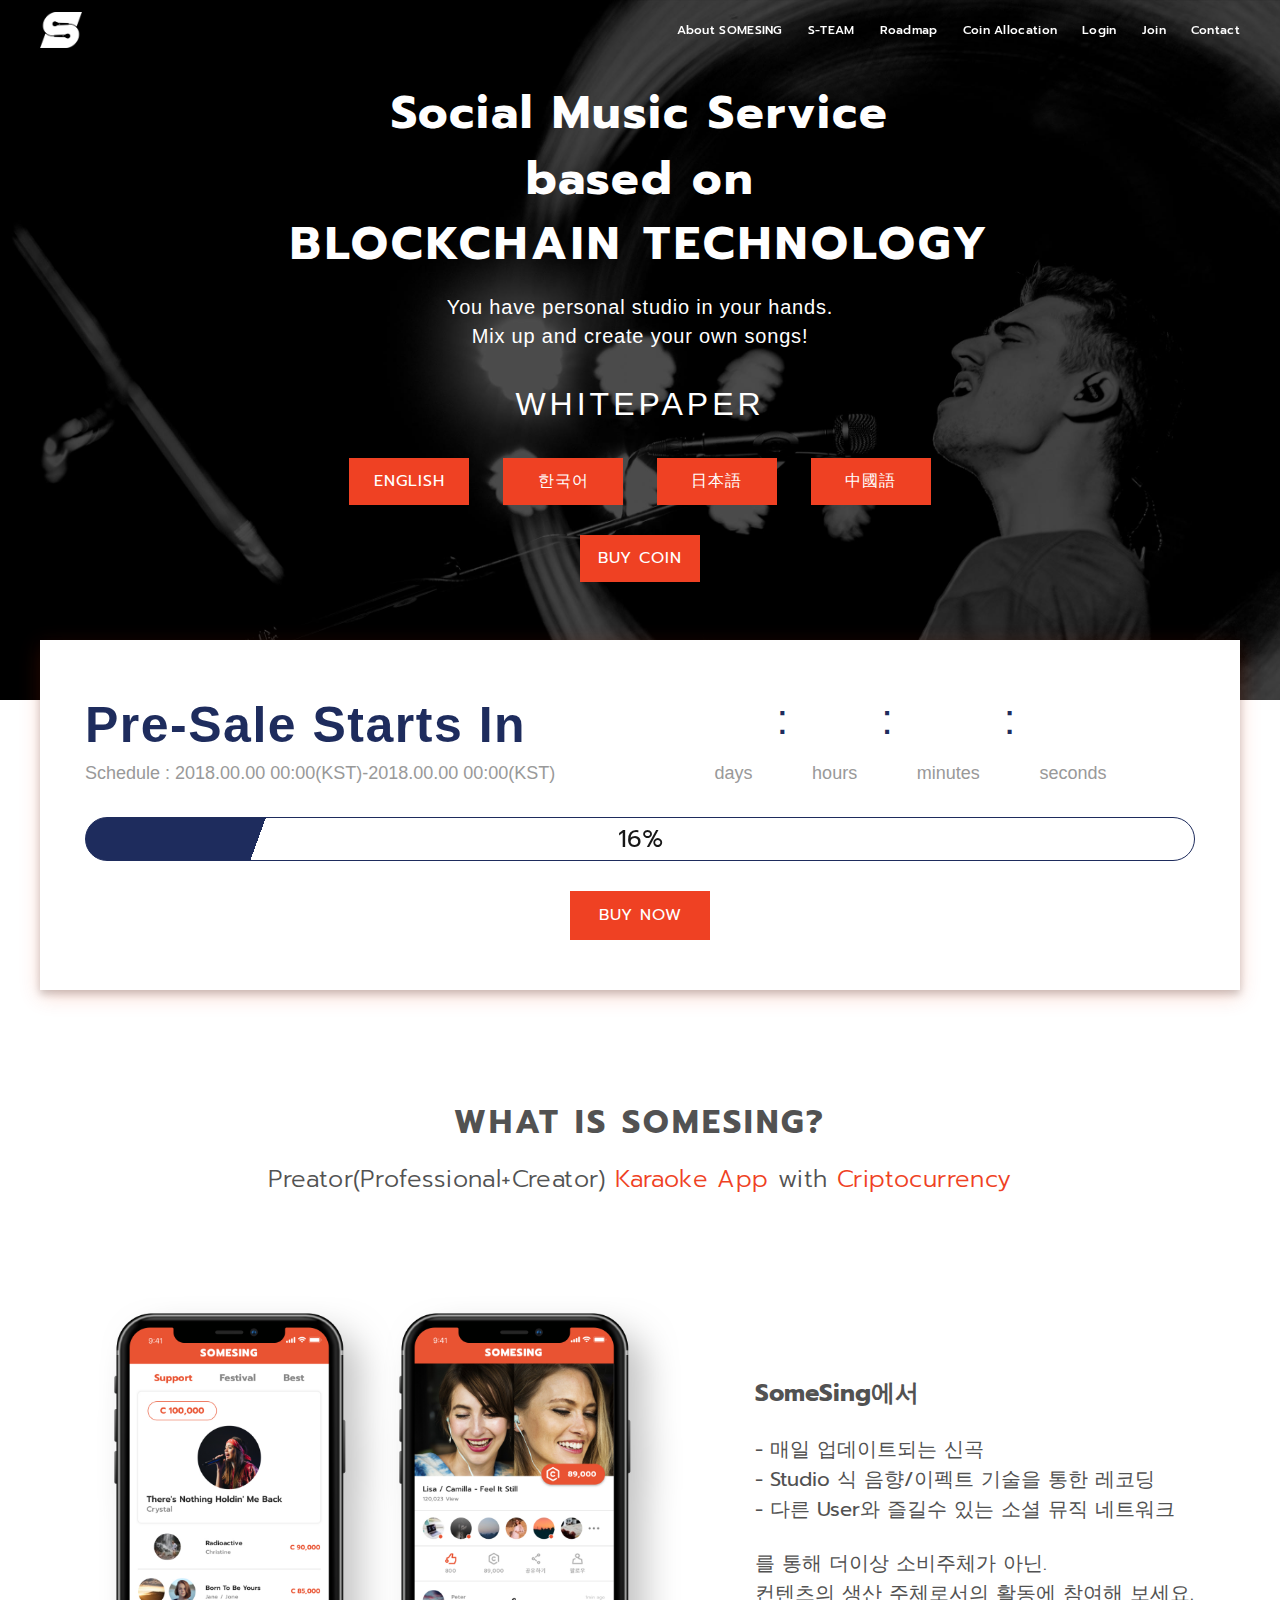
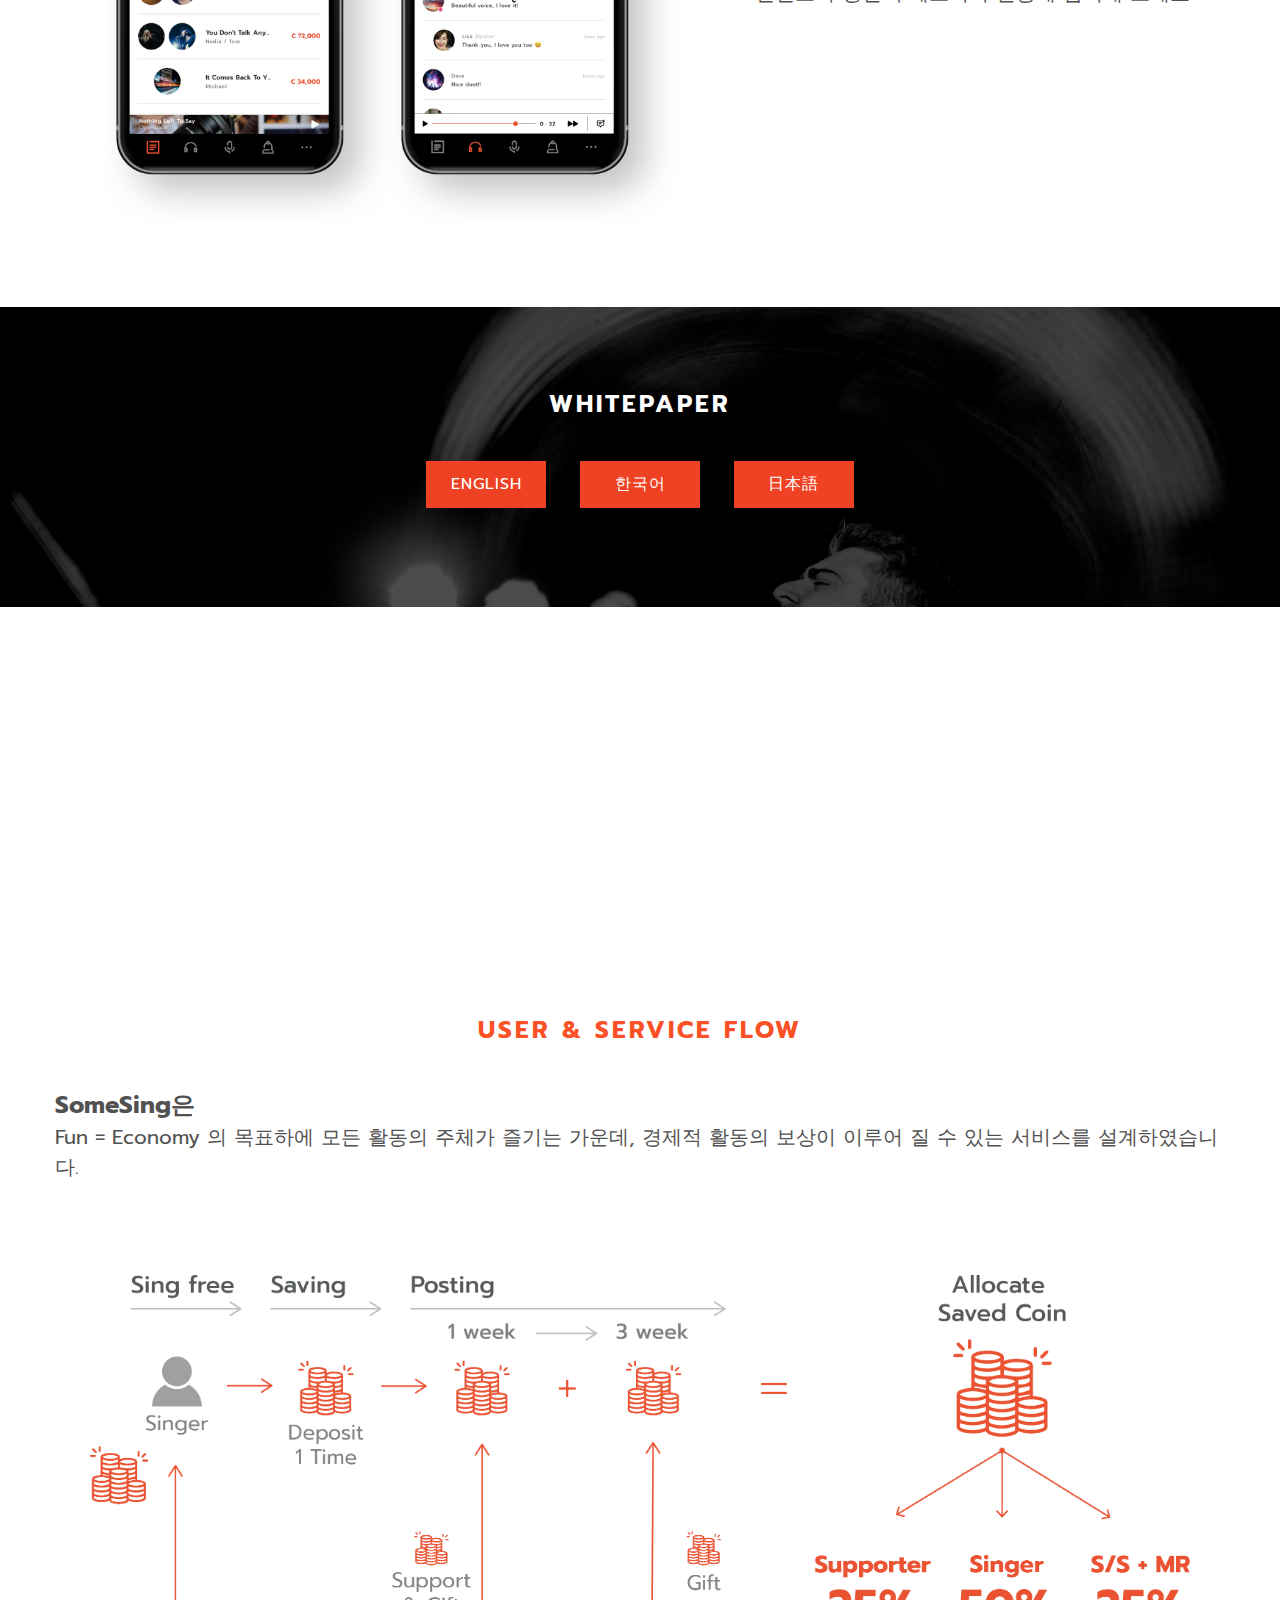
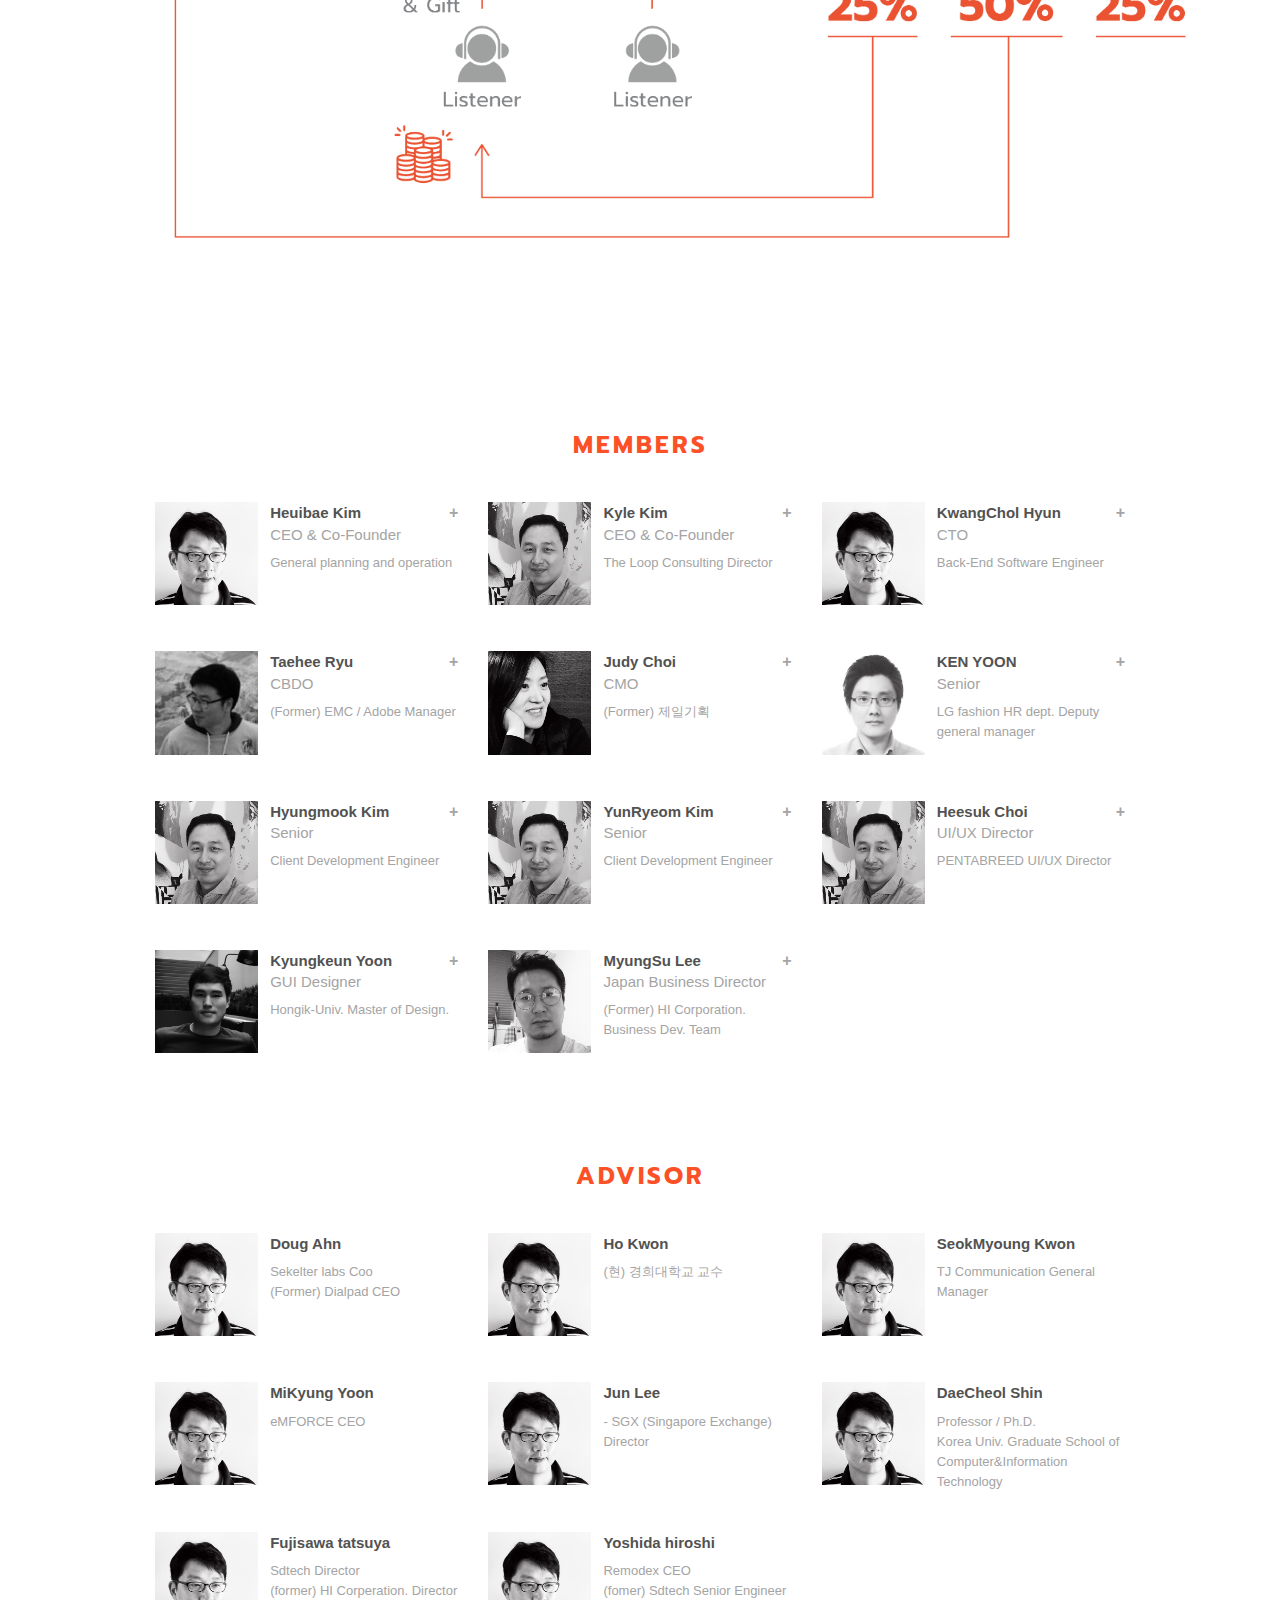
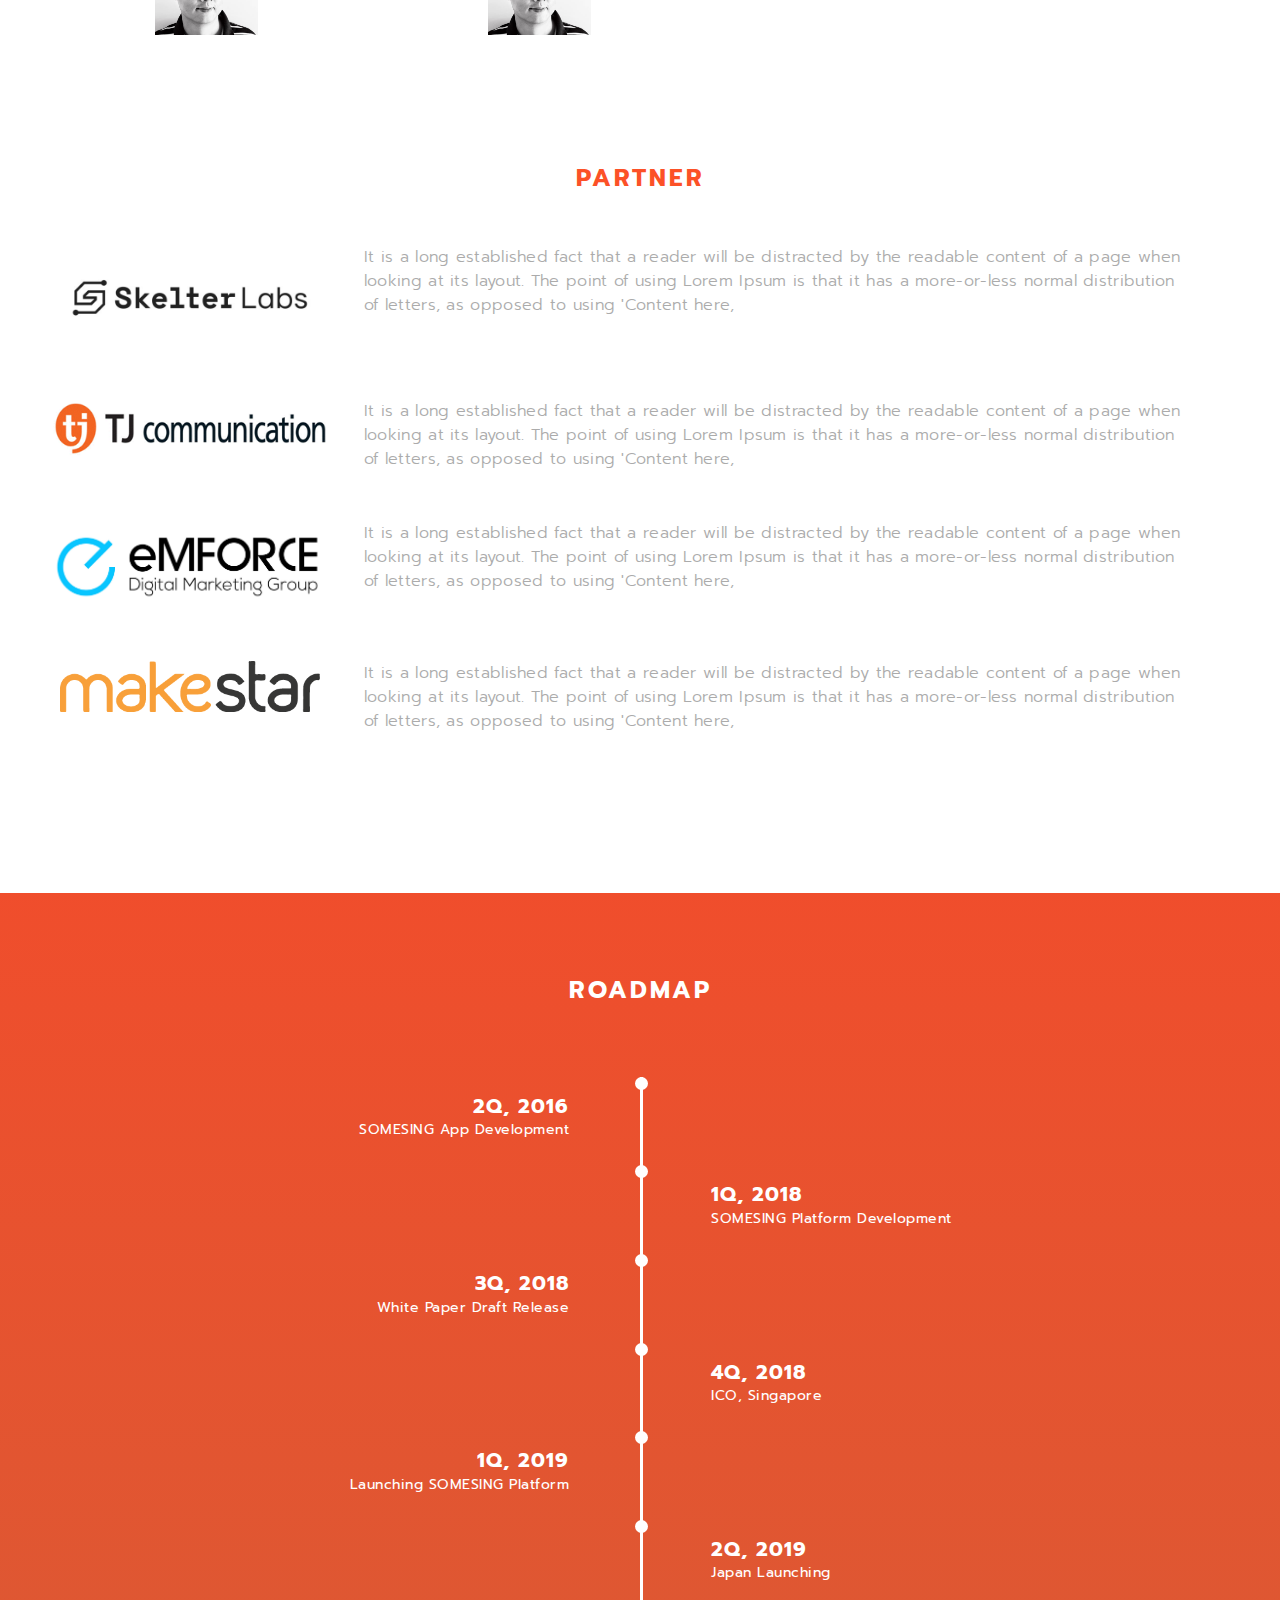
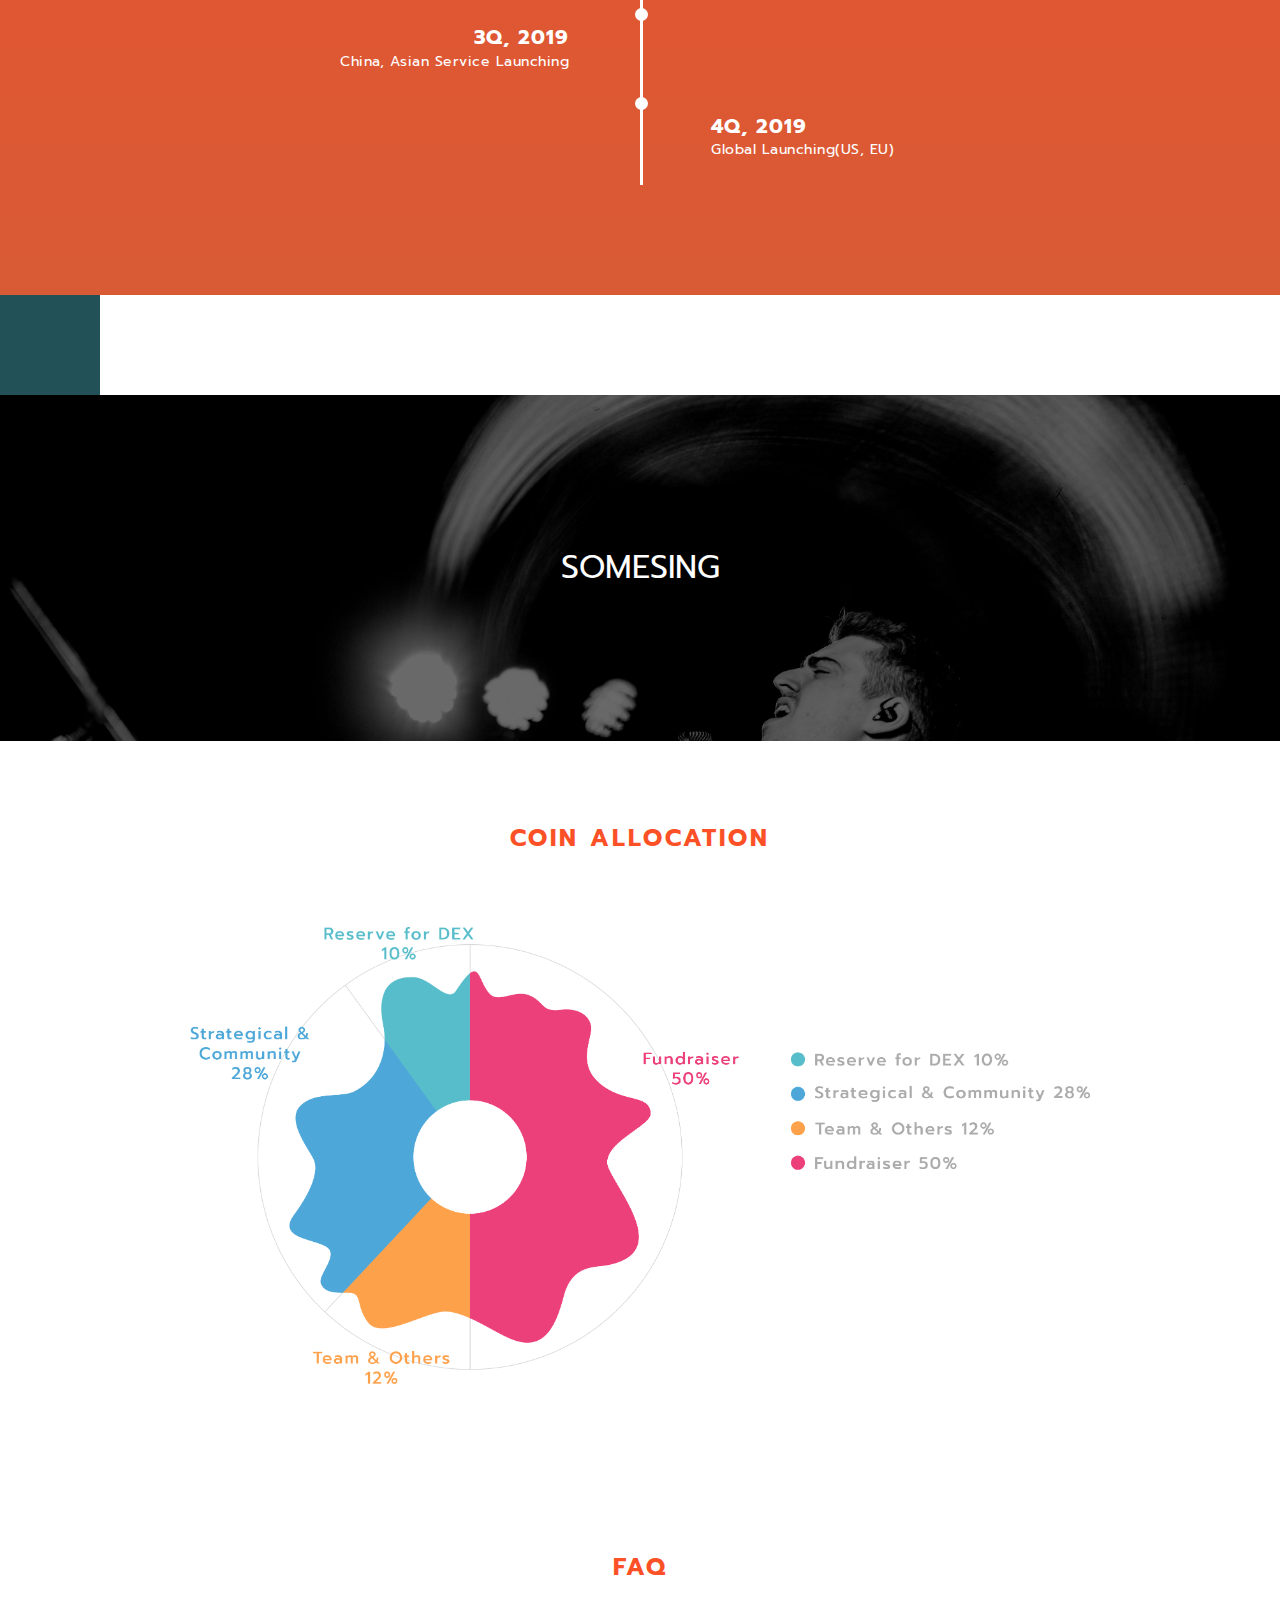
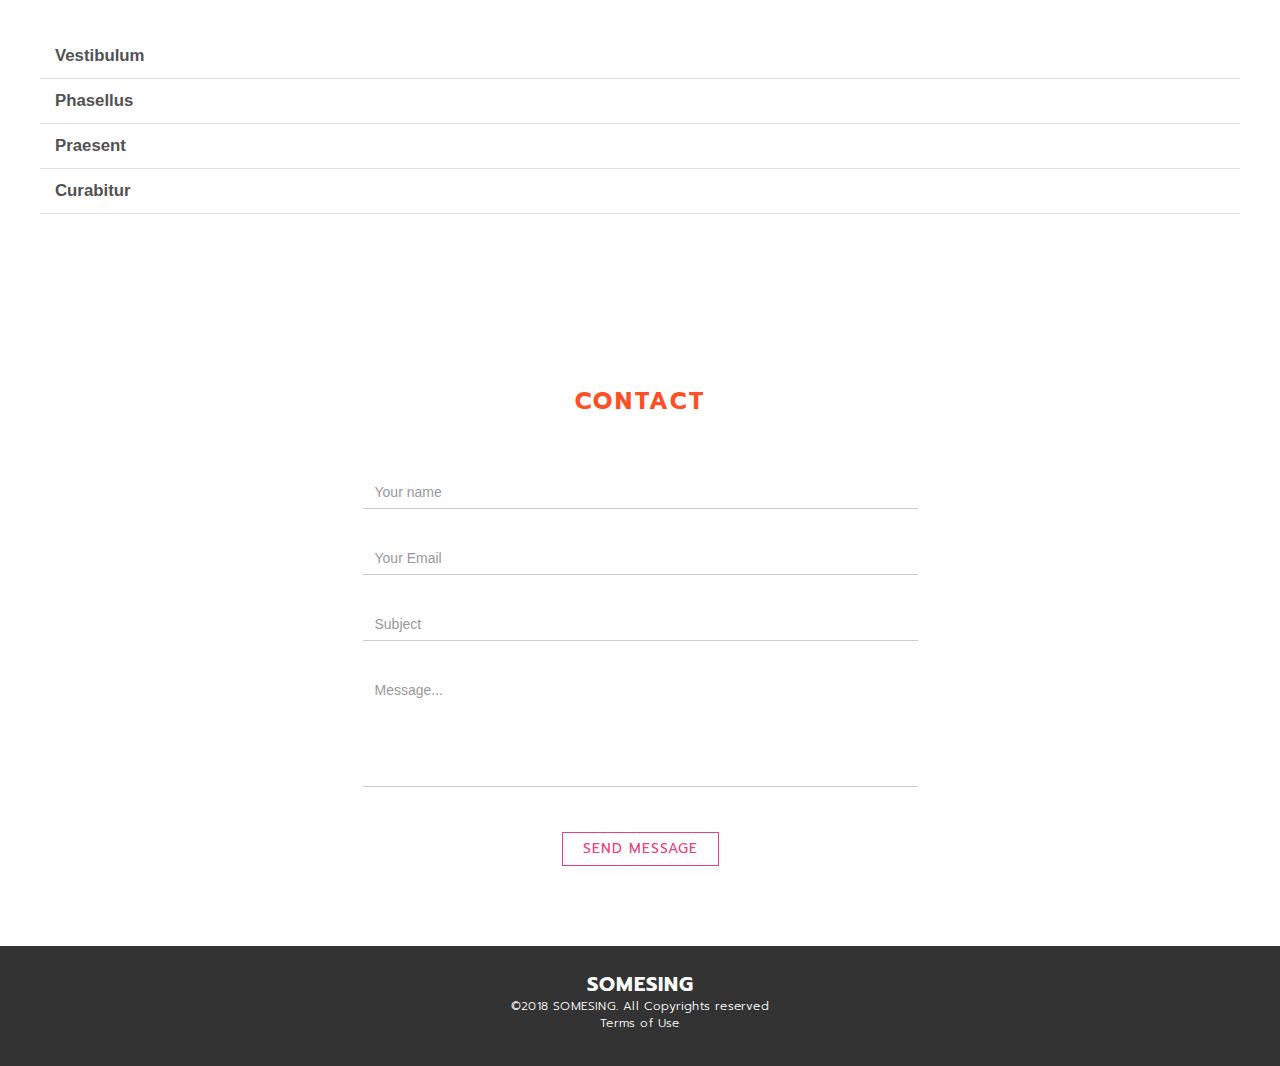
==== index.html @ 56b0cbe5 "화이트페이퍼 제목 추" ====
<!DOCTYPE html>
<html>

<head>
  <meta charset="utf-8">
  <meta name="viewport" content="width=device-width, user-scalable=no">

  <title>SOMESING</title>

  <!-- Font -->
  <link href="https://fonts.googleapis.com/css?family=Roboto" rel="stylesheet">
  <link href="https://fonts.googleapis.com/css?family=Prompt:400,700,900" rel="stylesheet">

  <!-- Custom StyleSheets -->
  <link rel="stylesheet" href="./resources/css/index/intro.css">
  <link rel="stylesheet" href="./resources/css/index/progressbar.css">
  <link rel="stylesheet" href="./resources/css/index/navi.css">
  <link rel="stylesheet" href="./resources/css/index/body.css">
  <link rel="stylesheet" href="./resources/css/index/article.css">
  <link rel="stylesheet" href="./resources/css/index/members.css">
  <link rel="stylesheet" href="./resources/css/index/partner.css">
  <link rel="stylesheet" href="./resources/css/index/footer.css">
  <link rel="stylesheet" href="./resources/css/index/faq.css">
  <link rel="stylesheet" href="./resources/css/index/contact.css">
  <link rel="stylesheet" href="./resources/css/index/roadmap.css">


  <!-- fontawesome StyleSheets -->
  <link rel="stylesheet" href="https://use.fontawesome.com/releases/v5.3.1/css/all.css" integrity="sha384-mzrmE5qonljUremFsqc01SB46JvROS7bZs3IO2EmfFsd15uHvIt+Y8vEf7N7fWAU" crossorigin="anonymous">

  <!-- animation StyleSheets -->
  <link rel="stylesheet" href="./resources/css/index/animation.css">

  <!-- BootStrap StyleSheets -->
  <link rel="stylesheet" href="./resources/css/bootstrap.css">

  <!-- Script -->


  <script src="./resources/js/scrollMagic/debug.addIndicators.js" language="javascript"></script>
  <script src="./resources/js/scrollMagic/highlight.pack.js" language="javascript"></script>
  <script src="./resources/js/scrollMagic/modernizr.custom.min.js" language="javascript"></script>
  <script src="./resources/js/scrollMagic/animation.velocity.js" language="javascript"></script>
  <script src="./resources/js/scrollMagic/TweenMax.min.js" language="javascript"></script>
  <script src="./resources/js/scrollMagic/jquery.ScrollMagic.js" language="javascript"></script>
  <script src="./resources/js/scrollMagic/scrollMagic.js" language="javascript"></script>
  <script src="./resources/js/scrollMagic/animation.gsap.js" language="javascript"></script>
  <script src="./resources/js/scrollMagic/TimelineMax.min.js" language="javascript"></script>
  <script src="./resources/js/scrollMagic/velocity.min.js" language="javascript"></script>

  <script src="./resources/js/jquery-3.3.1.min.js" language="javascript"></script>
  <script src="./resources/js/index.js" language="javascript"></script>

</head>

<body>


  <!-- 내비 바 -->
  <nav class="naviBar">
    <div class="naviContainer">
      <!-- 썸씽 로고 -->
      <div class="naviLogo"><a href="#none"><img src="/resources/img/index/intro/logo.png" alt="" class="someLogo"></a></div>




      <!-- 메뉴버튼들 -->


      <div class="naviLinkContainer">
        <ul class="naviLink">
          <li><a class="naviBtn sliding-link" id="somesing" href="#sectionSome">About SOMESING</a></li>
          <li><a class="naviBtn sliding-link" id="member" href="#sectionMember">S-TEAM</a></li>
          <li><a class="naviBtn sliding-link" id="advisor" href="#sectionRoadmap">Roadmap</a></li>
          <li><a class="naviBtn sliding-link" id="partner" href="#sectioncoin">Coin Allocation</a></li>
          <li><a class="naviBtn sliding-link" id="coin" href="#">Login</a></li>
          <li><a class="naviBtn sliding-link" id="faq" href="#">Join</a></li>
          <li><a class="naviBtn sliding-link" id="contact" href="#sectionContact">Contact</a></li>
        </ul>
      </div>


    </div>
  </nav>
  <div class="mainTitleBox">
    <div class="titleCommon maintitle">Social Music Service</div>
    <div class="titleCommon maintitle2">based on</div>
    <div class="titleCommon maintitle3">BLOCKCHAIN TECHNOLOGY</div>
    <div class="mainText">You have personal studio in your hands.<br> Mix up and create your own songs!</div>
    <div class="introWhitepaper">WHITEPAPER</div>

    <a href="#" class="someButton someB1">ENGLISH</a>
    <a href="#" class="someButton someB1">한국어</a>
    <a href="#" class="someButton someB1">日本語</a>
    <a href="#" class="someButton ">中國語</a><br>
    <a href="#" class="someButton someB2">BUY COIN</a>
  </div>


  <!-- 인트로 시작 -->

  <!-- 마우스 섹션 트리거 -->

  <div id="sectionHome" class="introBox">



    <div class="introParallax"></div>



  </div>
  <!-- 인트로 종료 -->

  <div id="counterSome" class="sectionSome">
    <div class="counterBox">
      <div class="counterRow">
        <div class="col-md-6">
          <div class="preSaleStart">Pre-Sale Starts In</div>
          <div class="preSaleStartText">Schedule : 2018.00.00 00:00(KST)-2018.00.00 00:00(KST)</div>

        </div>
        <div class="col-md-6 timerCol">
          <div id="timer" class="timerContainer clearfix">
            <div class="timeBox timeBoxMargin">
              <div><span id="days"></span></div>
              days
            </div>
            <div class="counterBorder">:</div>
            <div class="timeBox timeBoxMargin">
              <div><span id="hours"></span></div>
              hours
            </div>
            <div class="counterBorder">:</div>
            <div class="timeBox timeBoxMargin">
              <div><span id="minutes"></span></div>
              minutes
            </div>
            <div class="counterBorder">:</div>
            <div class="timeBox">
              <div><span id="seconds"></span></div>
              seconds
            </div>
          </div>
        </div>

        <div class="col-md-12 barBox">
          <div id="progressBar">
            <span id="progressText">
		<span id="progressCount">0</span>%
            </span>
          </div>
          <a href="#" class="someButtonInCounter">BUY NOW</a>
        </div>
      </div>
    </div>
  </div>

  <!-- 썸씽 설명 시작 -->
  <div id="sectionSome" class="articlecContainer1">
    <!-- 마우스트리거 -->
    <div class="articleBox">
      <div class="articleContainer">
        <div class="articleTitle article32px">WHAT IS SOMESING?</div>
        <div class="articleContent article24px">Preator(Professional+Creator) <span class="pointTitle">Karaoke App</span> with <span class="pointTitle">Criptocurrency</span></div>



        <!-- 상세설명 박스 -->
        <!--<img class="scFadeInUp articleVerticalImage" src="./resources/img/index/article1/service.png" />-->
        <div class="articleMockupBox">
          <div class="col-md-7 articleMockup">
            <div class="mockupBox">
              <img class="mockup1" src="./resources/img/index/article1/mockup1.png" alt="">
              <img class="mockup2" src="./resources/img/index/article1/mockup2.png" alt="">
            </div>
          </div>
          <div class="col-md-5 articleMockup">
            <div class="somesingApp"><strong>SomeSing에서</strong></div>
            <div class="somesingAppText">- 매일 업데이트되는 신곡<br> - Studio 식 음향/이펙트 기술을 통한 레코딩<br> - 다른 User와 즐길수 있는 소셜 뮤직 네트워크
            </div>
            <div class="somesingAppText2">
              를 통해 더이상 소비주체가 아닌.<br> 컨텐츠의 생산 주체로서의 활동에 참여해 보세요.

            </div>
          </div>

        </div>
      </div>
    </div>
  </div>
  <!--썸씽 설명 종료-->


  <!--화이트페이퍼 다운-->
  <div class="articleContainerWhite">

    <div class="articleBox whitPaperBox">
      <div class="whitePaperBcg"></div>


    </div>
    <div class="col-md-12 whitePaperContents">
      <div class="articleTitle whitepaperTitle">WHITEPAPER</div>
      <div>
        <a href="#" class="someButton whiteButton">ENGLISH</a>
        <a href="#" class="someButton whiteButton">한국어</a>
        <a href="#" class="someButton whiteButton">日本語</a>
      </div>
    </div>
  </div>
  <!--화이트페이퍼 다운 끝-->


  <!--에코시스템 시작-->
  <div class="articleDetailBox">
    <div class="fullArticle">

      <div class="ecoSystem">ECO SYSTEM</div>
      <div class="articleMockupBox mockupbox2">
        <div class="col-md-7 articleMockup">
          <div class="ecoSystemBox">
            <img class="scFadeInUp ecoSystemPng" src="./resources/img/index/article1/ecosystem.png" alt="">

          </div>
        </div>
        <div class="col-md-5 articleMockup">
          <div class="ecoSystemTitle"><strong>SomeSing에서는</strong></div>
          <div class="ecoSystemText">- 노래를 부르는 SomeSinger<br> - 가수를 후원하는 User인 SomeProducer<br> - 전문가적 Entertainment 집단인 SomeInvestor<br> - 이를 지원하는 SomeSing Service

          </div>
          <div class="ecoSystemText2">
            4개의 주체가 각자의 경제적 활동에 대한 상호 보완 및 보상이 적용될 수 있는 Echo-System을 지향하고 있습니다.

          </div>
        </div>

      </div>

    </div>
  </div>
  <!-- 에코시스템 종료 -->

  <!-- article 2 -->
  <div class="articleBox">
    <div class="articleContainer">
      <div class="articleTitle">USER & SERVICE FLOW</div>
      <div class="col-md-12 userFlow">
        <div class="someUser"><strong>SomeSing은</strong>

        </div>
        <div class="someUserText">Fun = Economy 의 목표하에 모든 활동의 주체가 즐기는 가운데, 경제적 활동의 보상이 이루어 질 수 있는 서비스를 설계하였습니다.</div>
      </div>
      <div class="col-md-12 userFlowBox">
        <img class="userFlow" src="./resources/img/index/article1/flow.png" alt="">

      </div>
    </div>
  </div>

  <!-- article 2 종료-->



  <!-- 맴버 시작 -->
  <div id="sectionMember" class="peopleContainer">
    <div class="peopleRow">
      <div class="pTitle">MEMBERS</div>
      <div class="memberTable">
        <div class="col-md-4 col-xs-12 box">
          <div class="imgContainer">
            <div class="zoom">
              <div class="peopleImgBox1">
                <img class="people" src="./resources/img/index/members/1.jpg" alt=""></div>
              <div class="peopleTitle2">Heuibae Kim
                <div class="plusButton" onclick="plusEx.show('hbKim');">
                  <a class="hoverPlus" href="#none">
                  +</a>
                </div>
              </div>
              <!--<hr class="peopleLine">-->
              <div class="peopleText">CEO & Co-Founder</div>
              <div class="peopleText2">General planning and operation</div>
              <div id="hbKim" class="plusEx">이전에는 동종 Karaoke App인 Karuso를 총괄기획 운영하면서 JTBC의 Hidden Singer Season3와 제휴 프로젝트를 진행하였다.</div>
            </div>
          </div>
        </div>
        <div class="col-md-4 col-xs-12 box">
          <div class="imgContainer">
            <div class="zoom">
              <div class="peopleImgBox1">
                <img class="people" src="./resources/img/index/members/2.jpg" alt=""></div>
              <div class="peopleTitle2">Kyle Kim
                <div class="plusButton" onclick="plusEx.show('kyleKim');">
                  <a class="hoverPlus" href="#none">
                  +</a>
                </div>
              </div>

              <div class="peopleText">CEO & Co-Founder</div>
              <div class="peopleText2">The Loop Consulting Director</div>
              <div id="kyleKim" class="plusEx">이전에는 동종 Karaoke App인 Karuso를 총괄기획 운영하면서 JTBC의 Hidden Singer Season3와 제휴 프로젝트를 진행하였다.</div>
            </div>
          </div>
        </div>
        <div class="col-md-4 col-xs-12 box">
          <div class="imgContainer">
            <div class="zoom">
              <div class="peopleImgBox1">
                <img class="people" src="./resources/img/index/members/3.jpg" alt=""></div>
              <div class="peopleTitle2">KwangChol Hyun
                <div class="plusButton" onclick="plusEx.show('kcHyun');">
                  <a class="hoverPlus" href="#none">
                  +</a>
                </div>
              </div>

              <div class="peopleText">CTO</div>
              <div class="peopleText2">Back-End Software Engineer</div>
              <div id="kcHyun" class="plusEx">이전에는 동종 Karaoke App인 Karuso를 총괄기획 운영하면서 JTBC의 Hidden Singer Season3와 제휴 프로젝트를 진행하였다.</div>
            </div>
          </div>
        </div>
        <div class="col-md-4 col-xs-12 box">
          <div class="imgContainer">
            <div class="zoom">
              <div class="peopleImgBox1">
                <img class="people" src="./resources/img/index/members/4.jpg" alt=""></div>
              <div class="peopleTitle2">Taehee Ryu
                <div class="plusButton" onclick="plusEx.show('thRyu');">
                  <a class="hoverPlus" href="#none">
                  +</a>
                </div>
              </div>

              <div class="peopleText">CBDO</div>
              <div class="peopleText2">(Former) EMC / Adobe Manager </div>
              <div id="thRyu" class="plusEx">이전에는 동종 Karaoke App인 Karuso를 총괄기획 운영하면서 JTBC의 Hidden Singer Season3와 제휴 프로젝트를 진행하였다.</div>
            </div>
          </div>
        </div>
        <div class="col-md-4 col-xs-12 box">
          <div class="imgContainer">
            <div class="zoom">
              <div class="peopleImgBox1">
                <img class="people" src="./resources/img/index/members/5.jpg" alt=""></div>
              <div class="peopleTitle2">Judy Choi
                <div class="plusButton" onclick="plusEx.show('judyChoi');">
                  <a class="hoverPlus" href="#none">
                  +</a>
                </div>
              </div>

              <div class="peopleText">CMO</div>
              <div class="peopleText2">(Former) 제일기획</div>
              <div id="judyChoi" class="plusEx">이전에는 동종 Karaoke App인 Karuso를 총괄기획 운영하면서 JTBC의 Hidden Singer Season3와 제휴 프로젝트를 진행하였다.</div>
            </div>
          </div>
        </div>
        <div class="col-md-4 col-xs-12 box">
          <div class="imgContainer">
            <div class="zoom">
              <div class="peopleImgBox1">
                <img class="people" src="./resources/img/index/members/6.jpg" alt=""></div>
              <div class="peopleTitle2">KEN YOON
                <div class="plusButton" onclick="plusEx.show('kenYoon');"><a class="hoverPlus" href="#none">
                  +</a>
                </div>
              </div>

              <div class="peopleText">Senior</div>
              <div class="peopleText2">LG fashion HR dept. Deputy general manager</div>
              <div id="kenYoon" class="plusEx">이전에는 동종 Karaoke App인 Karuso를 총괄기획 운영하면서 JTBC의 Hidden Singer Season3와 제휴 프로젝트를 진행하였다.</div>
            </div>
          </div>
        </div>
        <div class="col-md-4 col-xs-12 box">
          <div class="imgContainer">
            <div class="zoom">
              <div class="peopleImgBox1">
                <img class="people" src="./resources/img/index/members/7.jpg" alt=""></div>
              <div class="peopleTitle2">Hyungmook Kim
                <div class="plusButton" onclick="plusEx.show('hmKim');"><a class="hoverPlus" href="#none">
                  +</a>
                </div>
              </div>

              <div class="peopleText">Senior</div>
              <div class="peopleText2">Client Development Engineer</div>
              <div id="hmKim" class="plusEx">이전에는 동종 Karaoke App인 Karuso를 총괄기획 운영하면서 JTBC의 Hidden Singer Season3와 제휴 프로젝트를 진행하였다.</div>

            </div>
          </div>
        </div>
        <div class="col-md-4 col-xs-12 box">
          <div class="imgContainer">
            <div class="zoom">
              <div class="peopleImgBox1">
                <img class="people" src="./resources/img/index/members/8.jpg" alt=""></div>
              <div class="peopleTitle2">YunRyeom Kim
                <div class="plusButton" onclick="plusEx.show('yrKim');"><a class="hoverPlus" href="#none">
                  +</a>
                </div>
              </div>

              <div class="peopleText">Senior<br></div>
              <div class="peopleText2">Client Development Engineer</div>
              <div id="yrKim" class="plusEx">이전에는 동종 Karaoke App인 Karuso를 총괄기획 운영하면서 JTBC의 Hidden Singer Season3와 제휴 프로젝트를 진행하였다.</div>
            </div>
          </div>
        </div>
        <div class="col-md-4 col-xs-12 box">
          <div class="imgContainer">
            <div class="zoom">
              <div class="peopleImgBox1">
                <img class="people" src="./resources/img/index/members/9.jpg" alt=""></div>
              <div class="peopleTitle2">Heesuk Choi
                <div class="plusButton" onclick="plusEx.show('hsChoi');"><a class="hoverPlus" href="#none">
                  +</a>
                </div>
              </div>

              <div class="peopleText">UI/UX Director</div>
              <div class="peopleText2">PENTABREED UI/UX Director</div>
              <div id="hsChoi" class="plusEx">이전에는 동종 Karaoke App인 Karuso를 총괄기획 운영하면서 JTBC의 Hidden Singer Season3와 제휴 프로젝트를 진행하였다.</div>
            </div>
          </div>
        </div>
        <div class="col-md-4 col-xs-12 box">
          <div class="imgContainer">
            <div class="zoom">
              <div class="peopleImgBox1">
                <img class="people" src="./resources/img/index/members/10.jpg" alt=""></div>
              <div class="peopleTitle2">Kyungkeun Yoon
                <div class="plusButton" onclick="plusEx.show('kkYoon');"><a class="hoverPlus" href="#none">
                  +</a>
                </div>
              </div>

              <div class="peopleText">GUI Designer<br></div>
              <div class="peopleText2">Hongik-Univ. Master of Design.</div>
              <div id="kkYoon" class="plusEx">이전에는 동종 Karaoke App인 Karuso를 총괄기획 운영하면서 JTBC의 Hidden Singer Season3와 제휴 프로젝트를 진행하였다.</div>
            </div>
          </div>
        </div>
        <div class="col-md-4 col-xs-12 box">
          <div class="imgContainer">
            <div class="zoom">
              <div class="peopleImgBox1">
                <img class="people" src="./resources/img/index/members/11.jpg" alt=""></div>
              <div class="peopleTitle2">MyungSu Lee
                <div class="plusButton" onclick="plusEx.show('msLee');"><a class="hoverPlus" href="#none">
                  +</a>
                </div>
              </div>

              <div class="peopleText">Japan Business Director</div>
              <div class="peopleText2">(Former) HI Corporation. Business Dev. Team</div>
              <div id="msLee" class="plusEx">이전에는 동종 Karaoke App인 Karuso를 총괄기획 운영하면서 JTBC의 Hidden Singer Season3와 제휴 프로젝트를 진행하였다.</div>
            </div>
          </div>
        </div>

      </div>


    </div>
  </div>

  <!-- 맴버 끝 -->



  <!-- Adviser 시작 -->
  <div id="sectionAdvisor" class="peopleContainer">
    <div class="peopleRow">
      <div class="pTitle">ADVISOR</div>
      <div class="memberTable">
        <div class="col-md-4 col-xs-12 box">
          <div class="imgContainer">
            <div class="zoom">
              <div class="peopleImgBox1">
                <img class="people" src="./resources/img/index/members/1.jpg" alt=""></div>
              <div class="peopleTitle2">Doug Ahn</div>

              <div class="peopleText2">Sekelter labs Coo<br> (Former) Dialpad CEO</div>
            </div>
          </div>
        </div>
        <div class="col-md-4 col-xs-12 box">
          <div class="imgContainer">
            <div class="zoom">
              <div class="peopleImgBox1">
                <img class="people" src="./resources/img/index/members/1.jpg" alt=""></div>
              <div class="peopleTitle2">Ho Kwon</div>
              <div class="peopleText2">(현) 경희대학교 교수</div>
            </div>
          </div>
        </div>
        <div class="col-md-4 col-xs-12 box">
          <div class="imgContainer">
            <div class="zoom">
              <div class="peopleImgBox1">
                <img class="people" src="./resources/img/index/members/1.jpg" alt=""></div>
              <div class="peopleTitle2">SeokMyoung Kwon</div>
              <div class="peopleText2">TJ Communication General Manager</div>
            </div>
          </div>
        </div>
        <div class="col-md-4 col-xs-12 box">
          <div class="imgContainer">
            <div class="zoom">
              <div class="peopleImgBox1">
                <img class="people" src="./resources/img/index/members/1.jpg" alt=""></div>
              <div class="peopleTitle2">MiKyung Yoon</div>
              <div class="peopleText2">eMFORCE CEO</div>
            </div>
          </div>
        </div>
        <div class="col-md-4 col-xs-12 box">
          <div class="imgContainer">
            <div class="zoom">
              <div class="peopleImgBox1">
                <img class="people" src="./resources/img/index/members/1.jpg" alt=""></div>
              <div class="peopleTitle2">Jun Lee</div>
              <div class="peopleText2">- SGX (Singapore Exchange) Director
              </div>
            </div>
          </div>
        </div>
        <div class="col-md-4 col-xs-12 box">
          <div class="imgContainer">
            <div class="zoom">
              <div class="peopleImgBox1">
                <img class="people" src="./resources/img/index/members/1.jpg" alt=""></div>
              <div class="peopleTitle2">DaeCheol Shin</div>
              <div class="peopleText2">Professor / Ph.D.<br> Korea Univ. Graduate School of Computer&Information Technology</div>
            </div>
          </div>
        </div>

        <div class="col-md-4 col-xs-12 box">
          <div class="imgContainer">
            <div class="zoom">
              <div class="peopleImgBox1">
                <img class="people" src="./resources/img/index/members/1.jpg" alt=""></div>
              <div class="peopleTitle2">Fujisawa tatsuya</div>
              <div class="peopleText2">Sdtech Director<br> (former) HI Corperation. Director</div>
            </div>
          </div>
        </div>

        <div class="col-md-4 col-xs-12 box">
          <div class="imgContainer">
            <div class="zoom">
              <div class="peopleImgBox1">
                <img class="people" src="./resources/img/index/members/1.jpg" alt=""></div>
              <div class="peopleTitle2">Yoshida hiroshi</div>
              <div class="peopleText2">Remodex CEO<br> (fomer) Sdtech Senior Engineer</div>
            </div>
          </div>
        </div>

      </div>
    </div>
  </div>
  <!-- Adviser 종료 -->



  <!-- Partner 시작 -->
  <div id="sectionPartner" class="box">
    <!-- 마우스트리거 -->
    <div class="partnerBox">
      <div class="partnersContainer">
        <div class="partnerTitle">PARTNER</div>

        <div class="scFadeInUp partnerContainer">
          <div class="partnerImageContainer"><a href="https://www.skelterlabs.com" target="_blank"><img class="partnerImage" src="./resources/img/index/partners/skleter.jpg"></a></div>
          <div class="partnerContent">It is a long established fact that a reader will be distracted by the readable content of a page when looking at its layout. The point of using Lorem Ipsum is that it has a more-or-less normal distribution of letters, as opposed to using 'Content here,</div>
        </div>

        <div class="scFadeInUp partnerContainer">
          <div class="partnerImageContainer"><a href="http://www.ziller.co.kr" target="_blank"><img class="partnerImage" src="./resources/img/index/partners/tj.png"></a></div>
          <div class="partnerContent">It is a long established fact that a reader will be distracted by the readable content of a page when looking at its layout. The point of using Lorem Ipsum is that it has a more-or-less normal distribution of letters, as opposed to using 'Content here,</div>
        </div>

        <div class="scFadeInUp partnerContainer">
          <div class="partnerImageContainer"><a href="http://www.emforce.co.kr" target="_blank"><img class="partnerImage" src="./resources/img/index/partners/emforce.jpg"></a></div>
          <div class="partnerContent">It is a long established fact that a reader will be distracted by the readable content of a page when looking at its layout. The point of using Lorem Ipsum is that it has a more-or-less normal distribution of letters, as opposed to using 'Content here,</div>
        </div>

        <div class="scFadeInUp partnerContainer">
          <div class="partnerImageContainer makeStar"><a href="https://www.makestar.co/" target="_blank"><img class="partnerImage" src="./resources/img/index/partners/makestar.png"></a></div>
          <div class="partnerContent">It is a long established fact that a reader will be distracted by the readable content of a page when looking at its layout. The point of using Lorem Ipsum is that it has a more-or-less normal distribution of letters, as opposed to using 'Content here,</div>
        </div>
      </div>
    </div>
  </div>
  <!-- Partner 종료 -->




  <!-- article 3 시작 -->

  <div id="sectionRoadmap" class="box">
    <!-- 마우스트리거 -->
    <div class="articleBox hue">
      <div class="articleTitle roadmapTitle">ROADMAP</div>
      <div class="articleContent"></div>
      <div class="container">
        <div id="timeline">
          <div class="timeline-item">
            <div class="timeline-icon">
            </div>
            <div class="timeline-content timeOdd">
              <div class="timeTitle">2Q, 2016</div>
              <div class="timeText">
                SOMESING App Development
              </div>
            </div>
          </div>

          <div class="timeline-item">
            <div class="timeline-icon">
            </div>
            <div class="timeline-content right timeEven">
              <div class="timeTitle">1Q, 2018</div>
              <div class="timeText">
                SOMESING Platform Development
              </div>
            </div>
          </div>

          <div class="timeline-item">
            <div class="timeline-icon">
            </div>
            <div class="timeline-content timeOdd">
              <div class="timeTitle">3Q, 2018</div>
              <div class="timeText">
                White Paper Draft Release
              </div>
            </div>
          </div>
          <div class="timeline-item">
            <div class="timeline-icon">
            </div>
            <div class="timeline-content right timeEven">
              <div class="timeTitle">4Q, 2018</div>
              <div class="timeText">
                ICO, Singapore
              </div>
            </div>
          </div>
          <div class="timeline-item">
            <div class="timeline-icon">
            </div>
            <div class="timeline-content timeOdd">
              <div class="timeTitle">1Q, 2019</div>
              <div class="timeText">
                Launching SOMESING Platform
              </div>
            </div>
          </div>
          <div class="timeline-item">
            <div class="timeline-icon">
            </div>
            <div class="timeline-content right timeEven">
              <div class="timeTitle">2Q, 2019</div>
              <div class="timeText">
                Japan Launching
              </div>
            </div>
          </div>
          <div class="timeline-item">
            <div class="timeline-icon">
            </div>
            <div class="timeline-content timeOdd">
              <div class="timeTitle">3Q, 2019</div>
              <div class="timeText">
                China, Asian Service Launching
              </div>
            </div>
          </div>
          <div class="timeline-item">
            <div class="timeline-icon">
            </div>
            <div class="timeline-content right timeEven">
              <div class="timeTitle">4Q, 2019</div>
              <div class="timeText">
                Global Launching(US, EU)
              </div>
            </div>
          </div>


        </div>
      </div>
    </div>
  </div>
  <!-- article 3 종료 -->



  <!-- 패럴렉스 실험 -->
  <div id="trigger2" class="scale">
    <div id="animate2" class="scScaleBox scScaleUp"></div>
  </div>

  <!-- 패럴렉스 실험-->
  <div id="bgc-pa" class="bcg-parallax">
    <div id="bgc-pa2" class="bcg"></div>
    <div class="content-parall">
      SOMESING
    </div>

  </div>




  <!-- article 4 시작 -->
  <div id="sectionCoin" class="box">
    <!-- 마우스트리거 -->
    <div class="articleBox">
      <div class="articleTitle">COIN ALLOCATION</div>
      <div class="articleContent"></div>
      <img class="scFadeInUp articleWideFullSizeImage" src="./resources/img/index/article3/rate.png" />
      <!--<img class="scFadeInUp articleWideFullSizeImage" src="./resources/img/index/article3/chart.png" />-->

    </div>
  </div>
  <!-- article 4 종료 -->



  <!--  FAQ 시작 -->
  <div id="sectionFaq" class="box">
    <div class="faqBox">
      <div class="articleTitle">FAQ</div>
      <div class="accordion-container">

        <div class="set">
          <a href="#none">
      Vestibulum 
      <i class="fa fa-plus"></i>
    </a>
          <div class="content">
            <p>Lorem ipsum dolor sit amet, consectetur adipiscing elit, sed do eiusmod tempor incididunt ut labore et dolore magna.</p>
          </div>
        </div>
        <div class="set">
          <a href="#none">
      Phasellus 
      <i class="fa fa-plus"></i>
    </a>
          <div class="content">
            <p> Aliquam cursus vitae nulla non rhoncus. Nunc condimentum erat nec dictum tempus. Suspendisse aliquam erat hendrerit vehicula vestibulum.</p>
          </div>
        </div>
        <div class="set">
          <a href="#none">
      Praesent 
      <i class="fa fa-plus"></i>
    </a>
          <div class="content">
            <p>Pellentesque aliquam ligula libero, vitae imperdiet diam porta vitae. sed do eiusmod tempor incididunt ut labore et dolore magna.</p>
          </div>
        </div>
        <div class="set">
          <a href="#none">
      Curabitur 
      <i class="fa fa-plus"></i> 
    </a>
          <div class="content">
            <p> Donec tincidunt consectetur orci at dignissim. Proin auctor aliquam justo, vitae luctus odio pretium scelerisque. </p>
          </div>
        </div>
      </div>

    </div>
  </div>
  <!--  FAQ 종료 -->

  <!--  contact form 시작 -->
  <div id="sectionContact" class="box">
    <div class="faqBox contactbox">
      <div class="articleTitle">CONTACT</div>
      <div class="container">
        <div class="row">

        </div>
        <div class="row">
          <div class="col-xs-12 col-sm-12 col-md-6 col-lg-6 col-lg-offset-3">
            <form id="contact-form" class="form" action="#" method="POST" role="form">
              <div class="form-group">
                <label class="form-label" for="name">Your Name</label>
                <input type="text" class="form-control" id="name" name="name" placeholder="Your name" tabindex="1" required>
              </div>
              <div class="form-group">
                <label class="form-label" for="email">Your Email</label>
                <input type="email" class="form-control" id="email" name="email" placeholder="Your Email" tabindex="2" required>
              </div>
              <div class="form-group">
                <label class="form-label" for="subject">Subject</label>
                <input type="text" class="form-control" id="subject" name="subject" placeholder="Subject" tabindex="3">
              </div>
              <div class="form-group">
                <label class="form-label" for="message">Message</label>
                <textarea rows="5" cols="50" name="message" class="form-control" id="message" placeholder="Message..." tabindex="4" required></textarea>
              </div>
              <div class="text-center">
                <button type="submit" class="btn btn-start-order">Send Message</button>
              </div>
            </form>
          </div>
        </div>
      </div>
    </div>
  </div>
  <!--  contact form 종료 -->




  <!-- footer -->

  <div class="footerDefault">
    <div class="footerLogo">SOMESING</div>
    <div class="footerLicense">©2018 SOMESING. All Copyrights reserved<br/>Terms of Use</div>
  </div>

</body>

</html>
---- resources/css/index/intro.css ----
@charset "UTF-8";
/* CSS Document */

/*
* {
  font-family: 'prompt', sans-serif !important;

}*/

.introBox {
  height: 700px;
  vertical-align: middle;
  text-align: center;
  overflow: hidden;
  position: relative;
  background-color: #000;
  z-index: -2;
}



.introContainer {
  margin: 0 auto 0 auto;
  padding-top: 110px;
}



.introRightBorder {
  display: inline-block;
}

.mainTitleBox {
  position: absolute;
  height: 700px;
  padding: 80px;
  width: 100%;
  text-align: center;
}

.titleCommon {
  color: #fff;
  font-weight: 700;
  font-size: 46px;
  font-family: 'prompt', sans-serif;
  letter-spacing: 2px;
}

.maintitle3 {
  letter-spacing: 4px !important;
}

.mainText {
  color: #fff;
  font-size: 20px;
  font-weight: 400;
  letter-spacing: 0.8px;
  padding: 16px;
}

.introWhitepaper {
  color: #fff;
  font-size: 32px;
  letter-spacing: 4px;
  padding-top: 16px;
}

.someButton {
  background-color: #EF4123;
  border: none;
  color: white;
  width: 120px;
  padding: 12px 0;
  text-align: center;
  text-decoration: none;
  display: inline-block;
  font-size: 16px;
  font-family: 'prompt', sans-serif;
  letter-spacing: 1px;
  margin-top: 30px;
  z-index: 3;
}

.someB1 {
  margin-right: 30px;
}

/*패럴렉스 실험*/

.scScaleBox {
  width: 100px;
  height: 100px;
  background-color: #225158;

}

.bcg-parallax {
  padding: 150px 0;
  color: #fff;
  background-color: #000;
  text-align: center;
  vertical-align: middle;
  position: relative;
  overflow: hidden
}

.bcg {
  background: url('../../img/index/intro/intro.jpg') no-repeat;
  background-size: cover;
  position: absolute;
  width: 100%;
  height: 150%;
  top: 0;
  z-index: 1;
  opacity: 0.7;
}

.content-parall {
  width: 90%;
  margin: 0 auto;
  max-width: 1120px;
  position: relative;
  z-index: 2;
  font-size: 32px;
  font-family: 'prompt', sans-serif;
}

.someButtonInCounter {
  background-color: #EF4123;
  border: none;
  color: white;
  width: 200px;
  padding: 16px 0;
  text-align: center;
  text-decoration: none;
  display: inline-block;
  font-size: 16px;
  font-family: 'prompt', sans-serif;
  letter-spacing: 1px;
  margin-top: 60px;
}

/*패럴렉스 실험 끝*/

.introParallax {
  background: url('../../img/index/intro/intro.jpg') no-repeat;
  background-size: cover;
  position: absolute;
  width: 100%;
  height: 150%;
  top: 0;
  z-index: -1;
  opacity: 0.5;

}

/* 모바일 사이즈 때 적용되는 스타일 시트 */

@media (max-width: 1200px) {
  .introContainer {
    width: 992px;
  }
}


@media (max-width: 992px) {
  .introContainer {
    width: 768px;
  }
}


@media (max-width: 768px) {

  .introContainer {
    width: 576px;
    padding-top: 100px;
  }

  .introCounterSection {
    display: block;
  }

  .introWelcome {
    font-size: 35px;
  }

  .introCounterContrainer {
    width: 100px;
    height: 100px;
  }

  .introCounterCaption {
    height: 30px;
    font-size: 1.7rem;
  }

  .introCounterBar {
    height: 2px;
    width: 40px;
  }

  .introCounterValue {
    font-size: 40px;
    height: 60px;
  }

  .introContent {
    margin-top: 10px;
    font-size: 1.5rem;
    margin-left: 0;
  }
  .introCounterBar.introRightBorder {
    display: none;
  }
  div#home {
    text-align: center;
  }

  .introBox {
    height: 90vh;
    vertical-align: middle;
    background-repeat: no-repeat;
    background-position-x: -300px;
    background-position-y: 30px;
    text-align: center;
  }

  .introWelcome {
    font-size: 30px;
    text-align: center;
    margin-left: 0;
    letter-spacing: 3px;
    font-weight: 700;
    position: relative;
    top: 0;
    line-height: 36px;
    width: 100%;
  }
  .introCounterBox {
    /*	position: absolute;*/
    /*	width: 420px;*/
    margin: 25px auto 0 auto;
    text-align: left;
    display: inline-block;
    margin-left: 0;

  }


}

::placeholder {
  color: #ededed;
  opacity: 1;
  /* Firefox */
}

:-ms-input-placeholder {
  /* Internet Explorer 10-11 */
  color: #ededed;
}

::-ms-input-placeholder {
  /* Microsoft Edge */
  color: #ededed;
}

@media (max-width: 576px) {
  .introContainer {
    width: 360px;
  }


}
---- resources/css/index/progressbar.css ----
@charset "UTF-8";
/* CSS Document */

#counterSome {
  width: 1200px;
  overflow: auto;
  background-color: white;
  padding: 60px 0;
  margin: -20px auto;

}

.barBox {
  text-align: center;
}

.counterBox {
  background-color: white;
  position: absolute;
  width: 1200px;
  margin: -100px auto 0 auto;
  padding: 50px 30px;
  box-shadow: 0 4px 8px 0 rgba(0, 0, 0, 0.2), 0 6px 20px 0 rgba(232, 56, 13, 0.19);
}

.clearfix {
  clear: both;
}

.clearfix:after {
  clear: both;
  content: "";
  display: table;
}

.timerContainer {
  width: 78%;
  margin: 0 auto;
}

#timer {
  font-size: 18px;
  color: #999;
}

#timer span {
  font-size: 50px;
  color: #1E2C5D;
  margin: 0 3px 0 15px;
  font-weight: bold;
}

#timer span:first-child {
  margin-left: 0;
}

.timeBox {
  text-align: center;
  float: left;
}

.timeBoxMargin {
  margin-right: 24px;
}

.counterBorder {
  float: left;
  margin-right: 24px;
  font-size: 42px;
  color: #1E2C5D;
}


.preSaleStart {
  font-size: 50px;
  color: #1E2C5D;
  font-weight: bold;
  letter-spacing: 1.5px;
}

.preSaleStartText {
  color: #999;
  font-size: 18px;
}

#progressBar {
  margin: auto;

  border: solid 1px #1E2C5D;
  width: 100%;
  padding: 4px;
  border-radius: 100px;
  text-align: center;
  background: rgba( 255, 255, 255, 0.9);
}

#progressText {

  display: block;
  width: 100%;
  font-size: 24px;
  font-family: 'prompt', sans-serif;
  font-weight: 400;
  background: rgba( 0, 0, 0, 0.7);
  -webkit-background-clip: text;
  color: transparent;
}

.col-md-12.barBox {
  padding-top: 30px;
}

.someButtonInCounter {
  margin-top: 30px;
  width: 140px;
  padding: 13px 0;
}


@media (max-width: 768px) {


  @media (max-width: 576px) {
---- resources/css/index/navi.css ----
@charset "UTF-8";
/* CSS Document */

.rowMenu {
  display: none;
}

ul.list-inline {
  width: 100vw;
  position: relative;
  left: 50%;
  right: 50%;
  margin-left: -50vw;
  margin-right: -50vw;
  background-color: #fc5127;
}



.naviBar {
  height: 60px;
  line-height: 60px;
  position: fixed;
  width: 100%;
  z-index: 100;
  text-decoration: none;
  font-family: 'prompt', sans-serif;


}

.someLogo {
  height: 36px;
}

.naviBar.blur {
  background-color: #EF4123;
}

.naviContainer {
  width: 1200px;
  position: relative;
  margin: 0 auto 0 auto;
}

.naviLogo {
  top: 0px;
  left: 0px;

  width: 200px;
  height: 100%;
  text-align: left;


  font-weight: bold;
  letter-spacing: 0.6px;
  color: #fff;
  float: left;
}

.naviBtn {
  margin-left: 20px;
  font-size: 12px;
  font-weight: 500;
  letter-spacing: 0.3px;
  color: #fff;
}

.naviLinkContainer {
  float: right;

  height: 100%;
}

::placeholder {
  /* Chrome, Firefox, Opera, Safari 10.1+ */
  color: #d1d1d1;
  opacity: 1;
  /* Firefox */
}

.naviLink {
  list-style: none;
  text-align: right;
}

.naviLink > li {
  display: inline;
}

.naviBtn:hover {
  text-decoration: underline;
  font-weight: 400;
  color: #fff;
}



@media(max-width: 992px) {
  .naviBar {
    height: 100px;
  }

  .naviContainer {
    width: 768px;
  }

  .naviEmailContainer {
    width: 400px;
    left: 368px;

  }

  .naviLinkContainer {
    top: 40px;
    left: auto;
    right: 0px;
    width: 100%;
  }

  .naviLink {
    margin: 0 auto 0 auto;
  }
}

@media (max-width: 768px) {
  .naviContainer {
    width: 576px;
  }
  .naviEmailContainer {
    width: 250px;
    left: 326px;
  }
  ul.naviLink {
    padding: 0;
  }
  .naviLogo {
    font-size: 20px;
  }
  .rowMenu {
    display: block;
  }
  .naviLinkContainer {
    display: none;
  }
  .naviBar {
    height: 40px;
    line-height: 40px;
  }
  .naviBtn {
    font-size: 14px;
    margin: 0 2px 0 2px;
  }
}

@media (max-width: 576px) {
  .naviContainer {
    width: 360px;
    text-align: center;
  }

  .naviLogo {

    margin: 0 auto 0 auto;
  }


  .naviLink {
    text-align: center;
  }

  .naviLink > li {
    text-align: center;
  }


}
---- resources/css/index/body.css ----
@charset "UTF-8";
/* CSS Document */

#body {
  font-family: 'prompt', sans-serif;
  background-color: #fff;

  padding: 0px;
  margin: 0px;
}
---- resources/css/index/article.css ----
@charset "UTF-8";
/* CSS Document */

.pointTitle {
  color: #EF4123;
}

.a-1 {
  width: 120px;
  stroke: rgba(255, 255, 255, 0.5);

  fill: none;
  stroke-width: 0.7px;
  top: 250px;
  left: 90px;
  position: absolute;
  z-index: 999;
}

.a-2 {
  width: 120px;
  stroke: rgba(255, 255, 255, 0.5);

  fill: none;
  stroke-width: 0.7px;
  top: 80px;
  left: 1140px;
  position: absolute;
  z-index: 999;
}

.article32px {
  font-size: 32px !important;
  padding-bottom: 16px !important;
  color: #525252 !important;
}

.article24px {
  font-size: 24px !important;
}

.articlecContainer1 {
  margin-top: 240px;
}

.articleBox {
  padding-top: 80px;
  padding-bottom: 80px;
  background-color: #fff;
  text-align: center;
  color: #ababab;
  overflow: auto;

}

.articleContainer {
  width: 1200px;
  margin: 0 auto 0 auto;
}

.articleTitle {
  width: 100%;
  font-family: 'prompt', sans-serif;
  font-size: 24px;
  font-weight: 700;
  letter-spacing: 3px;
  color: #fc5127;
  text-align: center;
  padding-bottom: 40px;

}


.somesingApp {
  padding-top: 180px;
  font-size: 24px;
  text-align: left;
  color: #525252;
  font-weight: 400;
  font-family: 'prompt', sans-serif;
}

.somesingAppText {
  padding-top: 24px;
  text-align: left;
  font-size: 20px;
  font-family: 'prompt', sans-serif;
  padding-bottom: 12px;
  color: #525252;
  line-height: 30px;
}

.somesingAppText2 {
  padding-top: 12px;
  text-align: left;
  font-size: 20px;
  font-family: 'prompt', sans-serif;
  padding-bottom: 12px;
  color: #525252;
  line-height: 30px;
}

.ecoSystemTitle {
  padding-top: 130px;
  font-size: 24px;
  text-align: left;
  color: #525252;
  font-weight: 400;
  font-family: 'prompt', sans-serif;

}

.ecoSystemText {
  padding-top: 24px;
  text-align: left;
  font-size: 20px;
  font-family: 'prompt', sans-serif;
  line-height: 30px;
  padding-bottom: 12px;
  color: #525252;
}

.ecoSystemText2 {
  padding-top: 12px;
  text-align: left;
  font-size: 20px;
  font-family: 'prompt', sans-serif;
  padding-bottom: 12px;
  color: #525252;
  line-height: 30px;
}


.mockup1 {
  width: 45%;
  margin-top: 100px;
}

.mockup2 {
  width: 45%;
  margin-top: 100px;
  margin-left: -20px;
}

.articleContent {
  font-size: 20px;
  font-weight: 300;
  font-family: 'prompt', sans-serif;
  letter-spacing: 0.4px;
  color: #525252;
}

.articleImage {
  width: 670px;
  resize: auto;
}

.articleVerticalImage {
  width: 670px;
  resize: auto;
  margin: 30px auto 0 auto;
}

.articleWideImage {
  width: 800px;
  resize: auto;
  margin: 30px auto 0 auto;
}

.articleWideFullSizeImage {
  width: 900px;
  resize: auto;
  margin: 30px auto 0 auto;
}

/*.articleMockupBox {
  overflow: auto;
}*/

.fullArticle {
  width: 1200px;
  margin-top: 50px;
  margin-left: auto;
  margin-right: auto;
}

.ecoSystem {
  font-family: 'prompt', sans-serif;
  font-size: 24px;
  font-weight: 700;
  letter-spacing: 3px;
  color: #525252;
  text-align: center;
  padding-bottom: 40px;
}

.articleDetailBox {
  background-size: cover;
  background-repeat: no-repeat;
  overflow: hidden;
  position: relative;
  background-position-y: -120px;
}

.someUser {
  font-size: 24px;
  text-align: left;
  color: #525252;
  font-weight: 400;
  font-family: 'prompt', sans-serif;

}

.someUserText {
  padding-top: 0px;
  text-align: left;
  font-size: 20px;
  font-family: 'prompt', sans-serif;
  line-height: 30px;
  padding-bottom: 40px;
  color: #525252;

}

.articleBox.whitPaperBox {
  color: #fff;
  background-color: #000;
  text-align: center;
  vertical-align: middle;
  position: absolute;
  overflow: hidden;
  z-index: -2;
  width: 100%;
  height: 300px;

}

.whitePaperBcg {
  background: url('../../img/index/intro/intro.jpg') no-repeat;
  background-size: cover;
  position: absolute;
  width: 100%;
  height: 150%;
  top: 0;
  z-index: -1;
  opacity: 0.5;
}

a.someButton:nth-child(1),
a.someButton:nth-child(2) {
  margin-right: 30px;
}

.whitepaperTitle {
  color: #fff;
}

.whiteButton {
  margin-top: 0;
}

.whitePaperContents {
  position: absolute;
  top: 20px;
  text-align: center;
  padding-top: 60px;
}








@keyframes slideInUp {
  from {
    transform: translate3d(0, 100%, 0);
    visibility: visible;
  }

  to {
    transform: translate3d(0, 0, 0);
  }
}

.articleDetailContainer.slideInUp {
  animation-name: slideInUp;
}



.articleDetailTitle {
  font-size: 24px;
  font-weight: 500;
  letter-spacing: 0.5px;
  color: #fff;
  font-family: 'prompt', sans-serif;
}

.articleDetailContent {
  margin-top: 15px;
  font-family: 'prompt', sans-serif;
  font-size: 16px;
  font-weight: 500;
  line-height: 1.4;
  letter-spacing: 0.4px;
  text-align: left;
  color: #fff;
  width: 580px;
  margin-bottom: 40px;
}

.userFlow {
  width: 100%;
}

.userFlowBox {
  padding: 20px;
  /*border: 1px solid #fc5127;*/
}

.ecoSystemPng {
  width: 90%;
  padding-bottom: 50px;
  padding-top: 10px;
}

.ecoSystemBox {
  text-align: left;
}

.roadmapPink {
  background-color: #fc5127;
  padding-bottom: 80px;
}

.roadmapTitle {
  color: #fff;
}

.col-md-12.userFlowBox {
  padding: 50px;
}


@media (max-width: 1200px) {

  .articleContainer {
    width: 992px;
  }

  .articleVerticalImage {
    width: 600px;
  }

  .articleWideImage {
    width: 900px;
  }

  .articleWideFullSizeImage {
    width: 972px;
  }

  .articleDetailContainer {
    width: 314px;
  }

  .articleDetailContainerMargin {
    margin-left: 20px;
    margin-right: 20px;
  }
}


@media (max-width: 992px) {

  .articleVerticalImage {
    width: 500px;
  }

  .articleWideImage {
    width: 700px;
  }

  .articleWideFullSizeImage {
    width: 748px;
  }

  .articleContainer {
    width: 768px;
  }

  .articleDetailContainer {
    width: 768px;
  }

  .articleDetailContainerMargin {
    margin-left: 0px;
    margin-right: 0px;
  }
}


@media (max-width: 768px) {

  .articleVerticalImage {
    width: 450px;
  }

  .articleWideImage {
    width: 600px;
  }

  .articleWideFullSizeImage {
    width: 556px;
  }

  .articleContainer {
    width: 93%;
  }

  .articleDetailContainer {
    width: 576px;
  }

  .articleDetailContainerMargin {
    margin-left: 0px;
    margin-right: 0px;
  }
  .articleDetailBox {
    width: 100%;
  }
  .articleDetailContent {
    margin-top: 15px;
    height: 130px;
    font-family: 'prompt', sans-serif;
    font-size: 16px;
    font-weight: 500;
    line-height: 1.4;
    letter-spacing: 0.4px;
    text-align: left;
    color: #969696;
    width: 100%;
  }

  .articleDetailContainerMargin {
    margin-left: 0;
  }

  .articleDetailContainerMargin2 {
    margin-left: 0;
  }
  .fullArticle {
    width: 100%;
  }
  .articleBox {
    padding-top: 40px;
  }
  .somesingApp {
    font-size: 18px;
    padding-top: 40px;
  }
  .somesingAppText {
    padding-top: 8px;
    text-align: left;
    font-size: 16px;
    line-height: 28px;
    padding-bottom: 8px;
  }
  .somesingAppText2 {
    padding-top: 8px;
    text-align: left;
    font-size: 16px;
    line-height: 28px;
    padding-bottom: 8px;
  }
  .ecoSystemTitle {
    padding-top: 40px;
    font-size: 18px;
  }
  .ecoSystemText {
    padding-top: 8px;
    text-align: left;
    font-size: 16px;
    line-height: 28px;
    padding-bottom: 8px;
  }
  .ecoSystemText2 {
    padding-top: 8px;
    text-align: left;
    font-size: 16px;
    line-height: 28px;
    padding-bottom: 50px;
  }
  .someUser {
    font-size: 18px;
  }
  .someUserText {
    padding-top: 8px;
    text-align: left;
    font-size: 16px;
    line-height: 28px;
    padding-bottom: 8px;
  }
  .userFlow {
    width: 100%;
    margin-top: 0px;
    margin-left: 0px;
  }
  .ecoSystemPng {
    width: 100%;
    padding-bottom: 0px;
  }
  .article32px {
    font-size: 24px !important;
  }
  .article24px {
    font-size: 16px !important;
  }
  .mockup1 {
    width: 45%;
    margin-top: 20px;
    margin-left: -40px;
  }
  .mockup2 {
    width: 45%;
    margin-top: 20px;
    margin-left: -10px;
  }
  .col-md-5.articleMockup {
    padding: 0;
  }
  .articleMockupBox.mockupbox2 {
    width: 93%;
    margin: auto;
  }
  .col-md-12.userFlow {
    padding: 0;
  }
  .articleDetailBox {
    background-size: cover;
    background-repeat: no-repeat;
    overflow: hidden;
    position: relative;
    background-position-y: 0px;
    background-position-x: -300px;
  }
}


@media (max-width: 576px) {
  .articleContainer {
    width: 93%;
  }

  .articleWideFullSizeImage {
    width: 350px;
  }

  .articleTitle {
    font-size: 20px;
  }

  .articleContent {
    font-size: 16px;
  }

  .articleDetailTitle {
    font-size: 20px;
  }

  .articleDetailContent {
    font-size: 16px;
  }

  .articleVerticalImage {
    width: 360px;
  }

  .articleWideImage {
    width: 360px;
  }

  .articleDetailContainer {
    width: 350px;
    margin-top: 50px;
  }
}
---- resources/css/index/members.css ----
@charset "UTF-8";
/* CSS Document */

.peopleContainer {
  width: 1230px;
  overflow: auto;
  padding-top: 60px;
  margin: 0 auto;
}


img.people {
  max-width: 100%;

}

.pTitle {
  font-family: 'prompt', sans-serif;
  font-size: 24px;
  font-weight: 700;
  letter-spacing: 3px;
  text-align: center;
  padding-bottom: 40px;
  color: #fc5127;
}

.imgContainer {
  position: relative;
  padding-bottom: 40px;
  overflow: hidden;
}

.peopleImgBox1 {
  overflow: hidden;
  width: 34%;
  float: left;
  margin-bottom: 6px;
  margin-right: 12px;
}

.peopleRow {
  position: relative;
  display: block;
  width: inherit;
  margin-left: 0;
  margin-right: 0;
  overflow: auto;
}

.peopleLine {
  margin: 8px 0 7px 0;
  width: 6%;
  border-top: 2px solid #525252;
}

.peopleTitle2 {
  padding-top: 0px;
  font-size: 1.5rem;
  color: #525252;
  font-weight: 700;
}

.peopleTitle {
  padding-top: 0px;
  font-size: 2rem;
  color: #fa5326;
  font-weight: 700;
}

.peoplePosition {
  padding-top: 20px;
  font-size: 2rem;
  color: #fa5326;
  font-weight: 500;
}

.peopleText {
  font-weight: 500;
  font-size: 1.5rem;
  color: #a4a4a4;
  padding-top: 0;
  transition: transform .3s;
}

.peopleText2 {
  padding-top: 8px;
  font-weight: 400;
  font-size: 1.3rem;
  color: #a4a4a4;
  line-height: 2rem;
  transition: transform .3s;
}

img.people {
  transition: transform .3s;
}

div.zoom:hover img {
  transform: scale(1.1);
}

div.zoom:hover .peopleText {
  color: #5e5e5e;
}

a:hover {
  text-decoration: none !important;
}

.memberTable {
  width: 1000px;
  display: flex;
  flex-wrap: wrap;
  margin: auto;
}




.memberImageDetail {
  width: 100%;
  height: 100%;
  padding: 25px 25px 25px 25px;

  position: absolute;
  top: 0px;
  left: 0px;

  font-size: 16px;
  line-height: 1.25;
  letter-spacing: 0.3px;
  text-align: left;
  color: #ffffff;

  background-color: rgba(0, 0, 0, 0.5);

  animation: turnoff 0.3s linear forwards;
}

.memberImageDetail:hover {
  animation: turnon 0.3s linear forwards;
}

@keyframes turnon {
  from {
    opacity: 0;
  }
  to {
    opacity: 1;
  }
}

@keyframes turnoff {
  from {
    opacity: 1;
  }
  to {
    opacity: 0;
  }
}


.plusButton {
  float: right;
  color: #a4a4a4;
  font-size: 16px;
}

.plusEx {
  padding: 24px 0 0 0;
  font-size: 1.3rem;
  color: #a4a4a4;
  width: 100%;
  display: none;
  font-weight: 300;
  letter-spacing: 0.3px;
  animation: turnon 0.3s linear forwards;
}

.hoverPlus {
  color: #a4a4a4;
}

.hoverPlus:hover {
  color: #fc5127;
}

.hoverPlus:focus {
  color: #fc5127;
}

.hoverPlus:-webkit-any-link {
  text-decoration: none;
}


@media (max-width: 1200px) {
  .membersContainer {
    width: 992px;
  }

  .memberContainer {
    width: 314px;

  }
  .memberImageContainer {
    width: 314px;
    height: 314px;
  }

}


@media (max-width: 992px) {}

@media (max-width: 768px) {
  .peopleContainer {
    width: 100%;
    margin-left: auto;
    margin-right: auto;
  }
  .peopleRow {
    width: 93%;
    margin-left: auto;
    margin-right: auto;
  }
  .box {
    padding: 0 5px !important;
  }
  .peopleTitle {
    padding-top: 0;
    font-size: 1.6rem;

    font-weight: 700;
  }
  .peopleTitle2 {
    padding-top: 0;
    font-size: 1.5rem;

    font-weight: 700;
  }
  .peopleImgBox1 {
    overflow: hidden;
    width: 24%;
    float: left;
    margin-bottom: 30px;
    margin-right: 12px;
  }


  .peoplePosition {
    padding-top: 8px;
    font-size: 1.6rem;

    font-weight: 500;
  }
  .peopleText {
    padding-top: 4px;
    padding-bottom: 8px;
    font-size: 1.4rem;
    color: #a4a4a4;
  }
  .imgContainer {
    padding-bottom: 20px;
  }
  .memberTable {
    width: 100%;
  }
}

@media (max-width: 576px) {}
---- resources/css/index/partner.css ----
@charset "UTF-8";
/* CSS Document */

.partnerBox {
  width: 100%;
  padding-top: 80px;
  padding-bottom: 160px;
  text-align: center;
  background-color: #fff;
}

.partnersContainer {
  width: 1200px;
  margin: 0 auto 0 auto;
}

.partnerTitle {
  width: 100%;
  font-family: 'prompt', sans-serif;
  font-size: 24px;
  font-weight: 700;
  letter-spacing: 3px;
  color: #fc5127;
}

.partnerContent {
  font-family: 'prompt', sans-serif;
  font-size: 20px;
  font-weight: 300;
  letter-spacing: 0.4px;
  color: #ababab;
}


.partnerContainer {
  width: 100%;
  margin-top: 50px;
  line-height: 100%;
  text-align: justify;
}

.partnerImageContainer {
  display: inline-block;

  width: 25%;
  height: 100%;


}

.partnerImage {
  width: 100%;
  height: auto;
  resize: both;
  margin: auto;

}

.partnerContent {
  display: inline-block;

  width: 70%;
  padding-left: 20px;

  vertical-align: top;

  font-family: 'prompt', sans-serif;
  font-size: 16px;
  font-weight: 300;
  line-height: 1.5;
  letter-spacing: 0.3px;
  text-align: left;
  color: #ababab;
}

.makeStar {
  padding: 0 20px;
}

@media (max-width: 1200px) {
  .partnersContainer {
    width: 992px;
  }
}


@media (max-width: 992px) {
  .partnersContainer {
    width: 768px;
  }
}

@media (max-width: 768px) {
  .partnersContainer {
    width: 92%;
  }

  .partnerContainer {
    text-align: center;
    margin-top: 50px;
  }

  .partnerImageContainer {
    width: 250px;
    height: 60px;

  }

  .partnerContent {
    width: 100%;
    padding: 0px;
    margin-top: 20px;
  }
  .partnerContent {
    font-size: 1.3rem;
  }
  .partnerBox {
    padding-top: 80px;
  }
}



@media (max-width: 576px) {
  .partnersContainer {
    width: 92%;
  }



  .partnerContent {
    width: 100%;
    padding: 0px;
    margin-top: 20px;
  }
}
---- resources/css/index/footer.css ----
@charset "UTF-8";
/* CSS Document */

.footerDefault {

  width: 100%;
  height: 120px;

  background-color: #333333;
  font-family: 'Prompt', sans-serif;
  text-align: center;
}

.footerLicense {
  font-size: 12px;
  font-weight: 300;
  letter-spacing: 0.2px;

  color: #fefefe;

}

.footerLogo {
  padding-top: 24px;

  font-size: 20px;
  font-weight: bold;
  letter-spacing: 1px;
  color: #fefefe;
}
---- resources/css/index/faq.css ----
@charset "UTF-8";
/* CSS Document */

.accordion-container {
  position: relative;
  max-width: 1200px;
  height: auto;
  margin: 10px auto;
}

.accordion-container > h2 {
  text-align: center;
  color: #fff;
  padding-bottom: 5px;
  margin-bottom: 20px;
  padding-bottom: 15px;
  border-bottom: 1px solid #ddd;
}

.set {
  position: relative;
  width: 100%;
  height: auto;
  background-color: #f5f5f5;
}

.set > a {
  display: block;
  padding: 10px 15px;
  text-decoration: none;
  color: #525252;
  font-weight: 600;
  border-bottom: 1px solid #ddd;
  -webkit-transition: all 0.2s linear;
  -moz-transition: all 0.2s linear;
  transition: all 0.2s linear;
  background-color: #fff;
  font-size: 1.2em;
}

.set > a i {
  float: right;
  margin-top: 2px;
}

.set > a i:hover,
.set > a:hover {
  color: #fc5127;
}

.set > a.active {
  background-color: #fc5124;
  color: #fff;
}

.content {
  background-color: #fff;
  border-bottom: 1px solid #ddd;
  display: none;
  font-size: 1.5rem;
}

.content p {
  padding: 10px 15px;
  margin: 0 0 20px 0;
  color: #333;
}

.faqBox {
  padding-top: 80px;
  padding-bottom: 80px;
  overflow: auto;
}
---- resources/css/index/contact.css ----
@charset "utf-8";
/* CSS Document */

textarea {
  resize: none;
}

.form-label {
  font-size: 1.2rem;
  color: #ec407a;
  margin: 0;
  display: block;
  opacity: 1;
  -webkit-transition: .333s ease top, .333s ease opacity;
  transition: .333s ease top, .333s ease opacity;
}

.form-control {
  border-radius: 0 !important;
  border-color: #ccc;
  border-width: 0 0 2px 0;
  border-style: none none solid none !important;
  box-shadow: none !important;
}

.form-control:focus {
  box-shadow: none !important;
  border-color: #ec407a !important;
}

.js-hide-label {
  opacity: 0;
}

.js-unhighlight-label {
  color: #999
}

.btn-start-order {
  background: 0 0 #ffffff;
  border: 1px solid #2f323a;
  border-radius: 3px;
  color: #2f323a;
  font-size: 16px;
  line-height: inherit;
  margin: 30px 0;
  padding: 10px 50px;
  text-transform: uppercase;
  transition: all 0.25s ease 0s;
}

.btn-start-order:hover,
.btn-start-order:active,
.btn-start-order:focus {
  border-color: #ec407a;
  color: #fff !important;
  background-color: #ec407a;
}

button.btn.btn-start-order {
  border: 1px solid #EC407A;
  color: #ec407a;
  letter-spacing: 1px;
  padding: 6px 20px;
  border-radius: 0;
  font-family: 'prompt', sans-serif;
}
---- resources/css/index/roadmap.css ----
@charset "UTF-8";
/* CSS Document */

#timeline .timeline-item:after,
header:before,
#timeline .timeline-item:before {
  content: '';
  display: block;
  width: 100%;
  clear: both;
}

/**,
*:before,
*:after {
  box-sizing: border-box;
  -webkit-box-sizing: border-box;
  -moz-box-sizing: border-box;
}*/

#timeline {
  width: 100%;
  margin: 30px auto;
  position: relative;
  padding: 0 10px;
  -webkit-transition: all 0.4s ease;
  -moz-transition: all 0.4s ease;
  -ms-transition: all 0.4s ease;
  transition: all 0.4s ease;
}

#timeline:before {
  content: "";
  width: 3px;
  height: 100%;
  background: #fff;
  left: 50%;
  top: 0;
  position: absolute;
}

#timeline:after {
  content: "";
  clear: both;
  display: table;
  width: 100%;
}

#timeline .timeline-item {
  margin-bottom: 10px;
  position: relative;
}

#timeline .timeline-item .timeline-icon {
  background: #fff;
  width: 13px;
  height: 13px;
  position: absolute;
  top: 0;
  left: 50%;
  overflow: hidden;
  margin-left: -5px;
  -webkit-border-radius: 50%;
  -moz-border-radius: 50%;
  -ms-border-radius: 50%;
  border-radius: 50%;
}

#timeline .timeline-item .timeline-icon svg {
  position: relative;
  top: 14px;
  left: 14px;
}

#timeline .timeline-item .timeline-content {
  width: 45%;
  padding: 20px;

  -webkit-transition: all 0.3s ease;
  -moz-transition: all 0.3s ease;
  -ms-transition: all 0.3s ease;
  transition: all 0.3s ease;
}

#timeline .timeline-item .timeline-content {
  padding: 15px;
  color: #fff;
  font-family: 'prompt', sans-serif;
  -webkit-border-radius: 3px 3px 0 0;
  -moz-border-radius: 3px 3px 0 0;
  -ms-border-radius: 3px 3px 0 0;
  border-radius: 3px 3px 0 0;
}

/*#timeline .timeline-item .timeline-content:before {
  content: '';
  position: absolute;
  left: 45%;
  top: 20px;
  width: 0;
  height: 0;
  border-top: 7px solid transparent;
  border-bottom: 7px solid transparent;
  border-left: 7px solid #ee4d4d;
}*/

#timeline .timeline-item .timeline-content.right {
  float: right;
}

/*#timeline .timeline-item .timeline-content.right:before {
  content: '';
  right: 45%;
  left: inherit;
  border-left: 0;
  border-right: 7px solid #ee4d4d;
}*/

.timeline-content.timeOdd {
  text-align: right;
}

.timeline-content.right.timeEven {
  text-align: left;
}

.timeTitle {
  font-size: 20px;
  font-weight: 700;
  letter-spacing: 1px;
}

.timeText {
  letter-spacing: 0.5px;
}

.hue {
  background-image: linear-gradient(rgba(252, 81, 39, 0.8), rgba(253, 131, 36, 0.4));
  background-color: hsl(0, 50%, 50%);
  animation: hue 10s infinite alternate;
  width: 100%;
  height: 100%;
}

@keyframes hue {
  20% {
    background-color: hsl(72, 50%, 50%);
  }
  40% {
    background-color: hsl(144, 50%, 50%);
  }
  60% {
    background-color: hsl(216, 50%, 50%);
  }
  80% {
    background-color: hsl(288, 50%, 50%);
  }
  100% {
    background-color: hsl(360, 50%, 50%);
  }
}



@media screen and (max-width: 768px) {
  #timeline {
    margin: 30px;
    padding: 0px;
    width: 90%;
  }
  #timeline:before {
    left: 0;
  }
  #timeline .timeline-item .timeline-content {
    width: 90%;
    float: right;
  }
  #timeline .timeline-item .timeline-content:before,
  #timeline .timeline-item .timeline-content.right:before {
    left: 10%;
    margin-left: -6px;
    border-left: 0;
    border-right: 7px solid #ee4d4d;
  }
  #timeline .timeline-item .timeline-icon {
    left: 0;
  }
  .timeline-content.timeOdd {
    text-align: left;
  }

}
---- resources/css/index/animation.css ----
@charset "utf-8";
/* CSS Document */

.turnRed {
  /*color: #fff;*/
  animation: animateTurnRed 0.3s linear forwards;
}


.scFadeInUp {
  animation: fadeInUp 0.3s linear forwards;
}


.scPreFadeInUp {
  opacity: 0.5;
  transform: translateY(10px);
}


.scFadeInLong {
  animation: fadeIn 2s linear forwards;
}

.scPreFadeIn {
  opacity: 0;
}

/*
.scScaleUp {
  animation: scaleUp 2s linear
}

.scPreScaleUp {
  transform: scale(1);
}*/

@keyframes animateTurnRed {
  to {
    color: #fff;
    text-decoration: underline;

  }
}


@keyframes fadeIn {
  to {
    opacity: 1
  }
}

@keyframes fadeInUp {
  to {
    opacity: 1;
    transform: translateY(-10px);
  }
}

@keyframes scaleUp {
  to {
    transform: scale(2);
  }
}
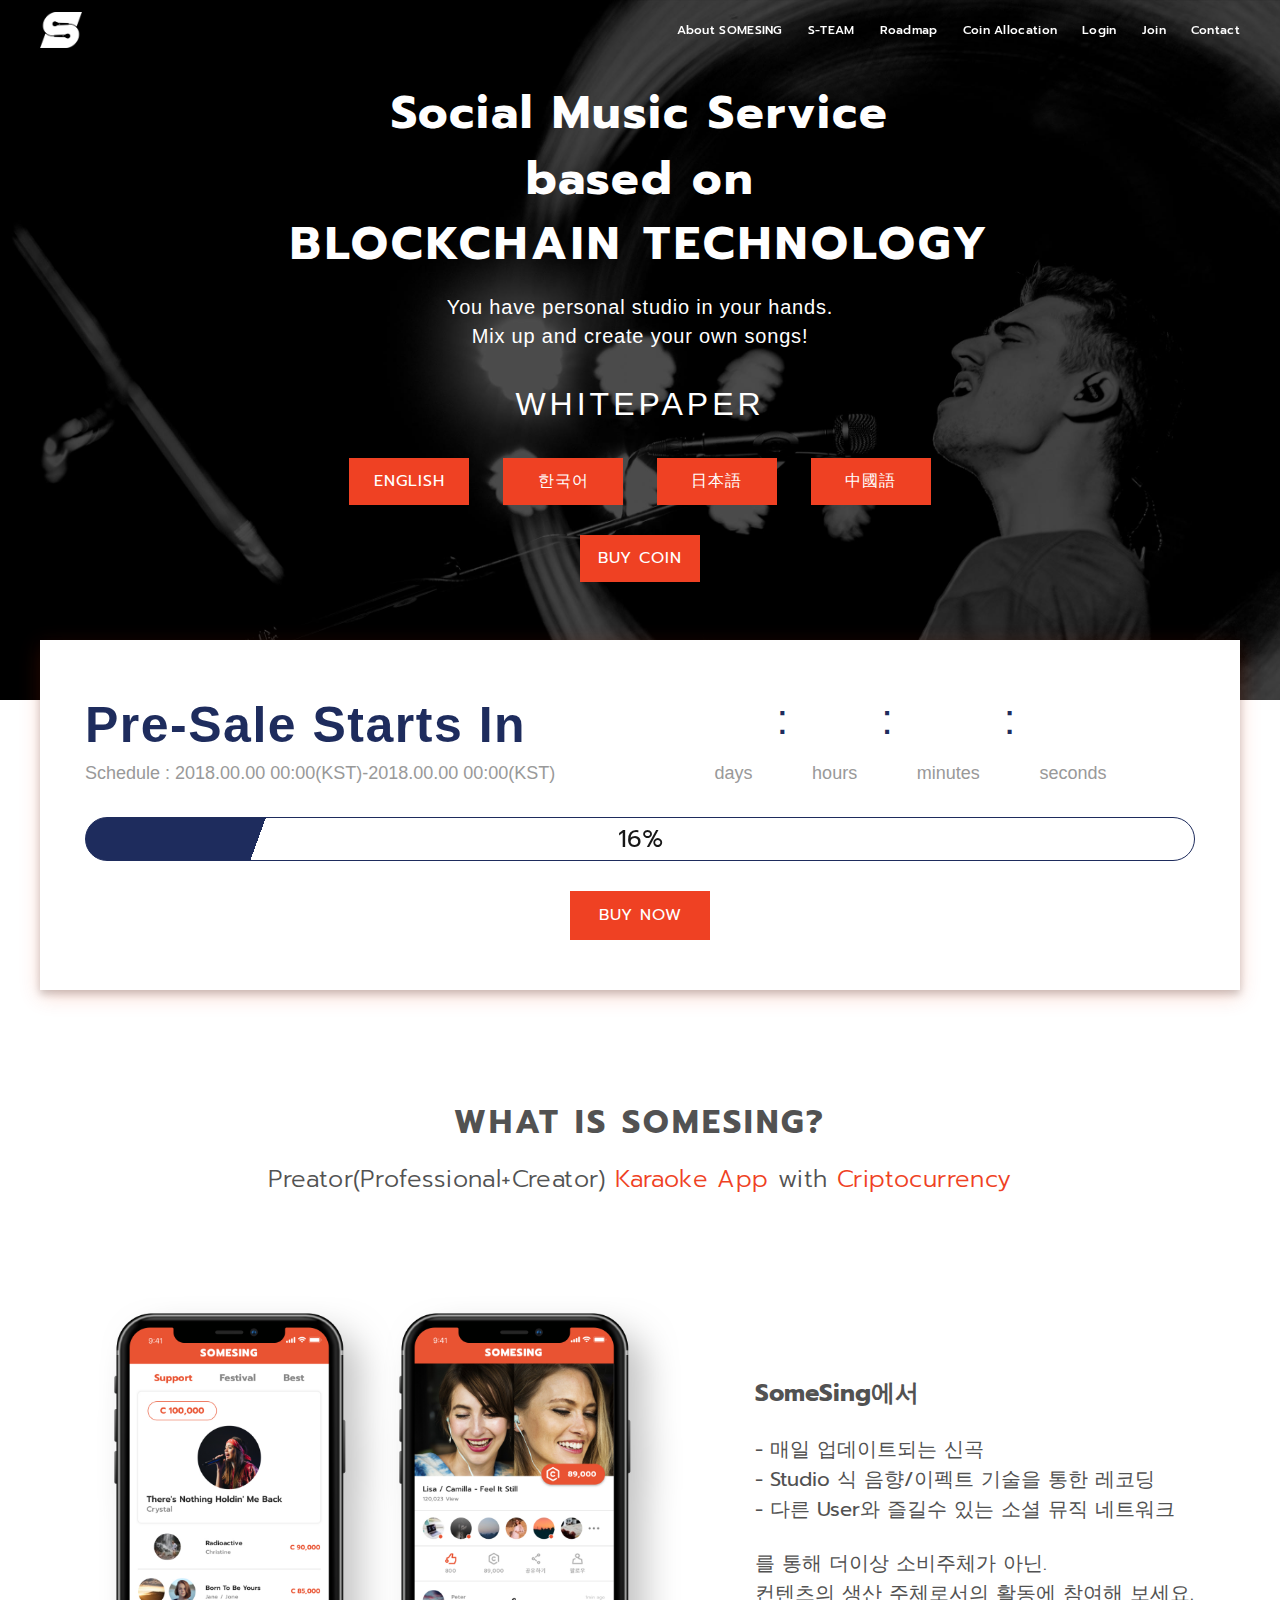
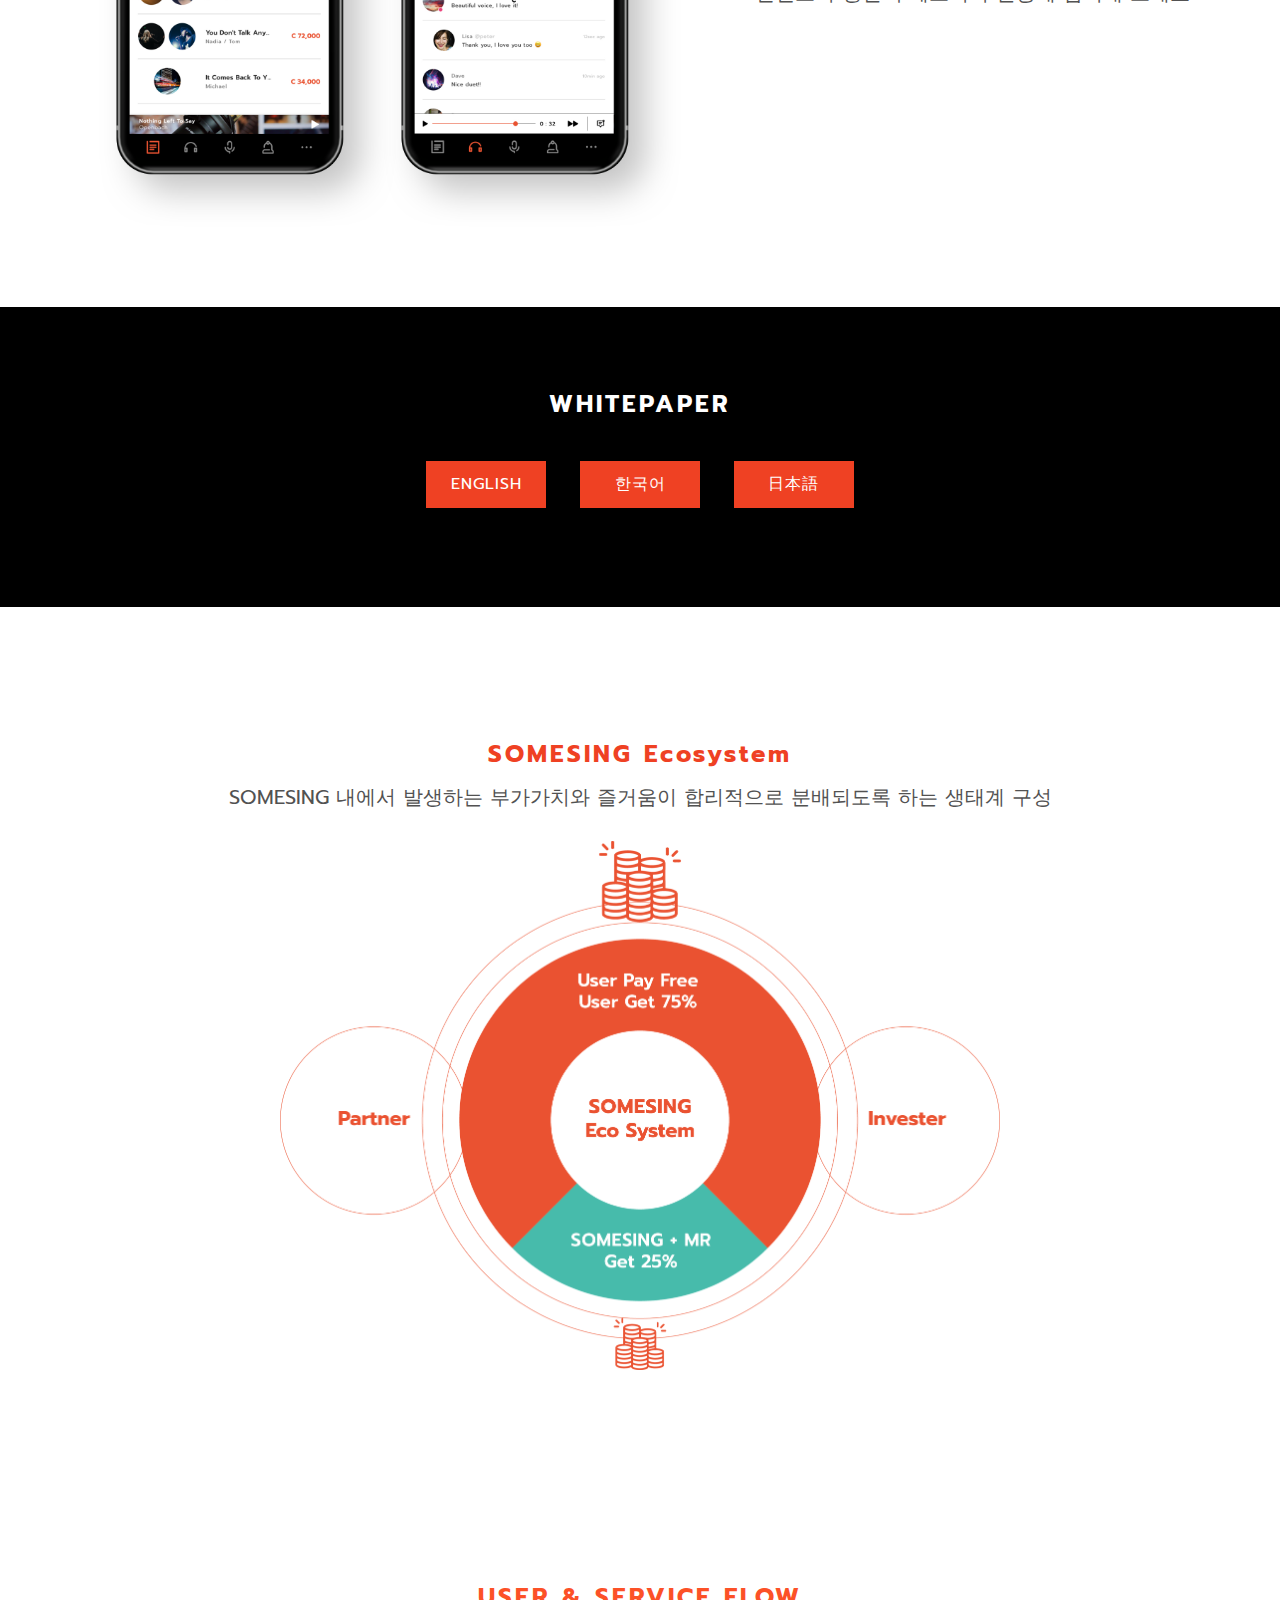
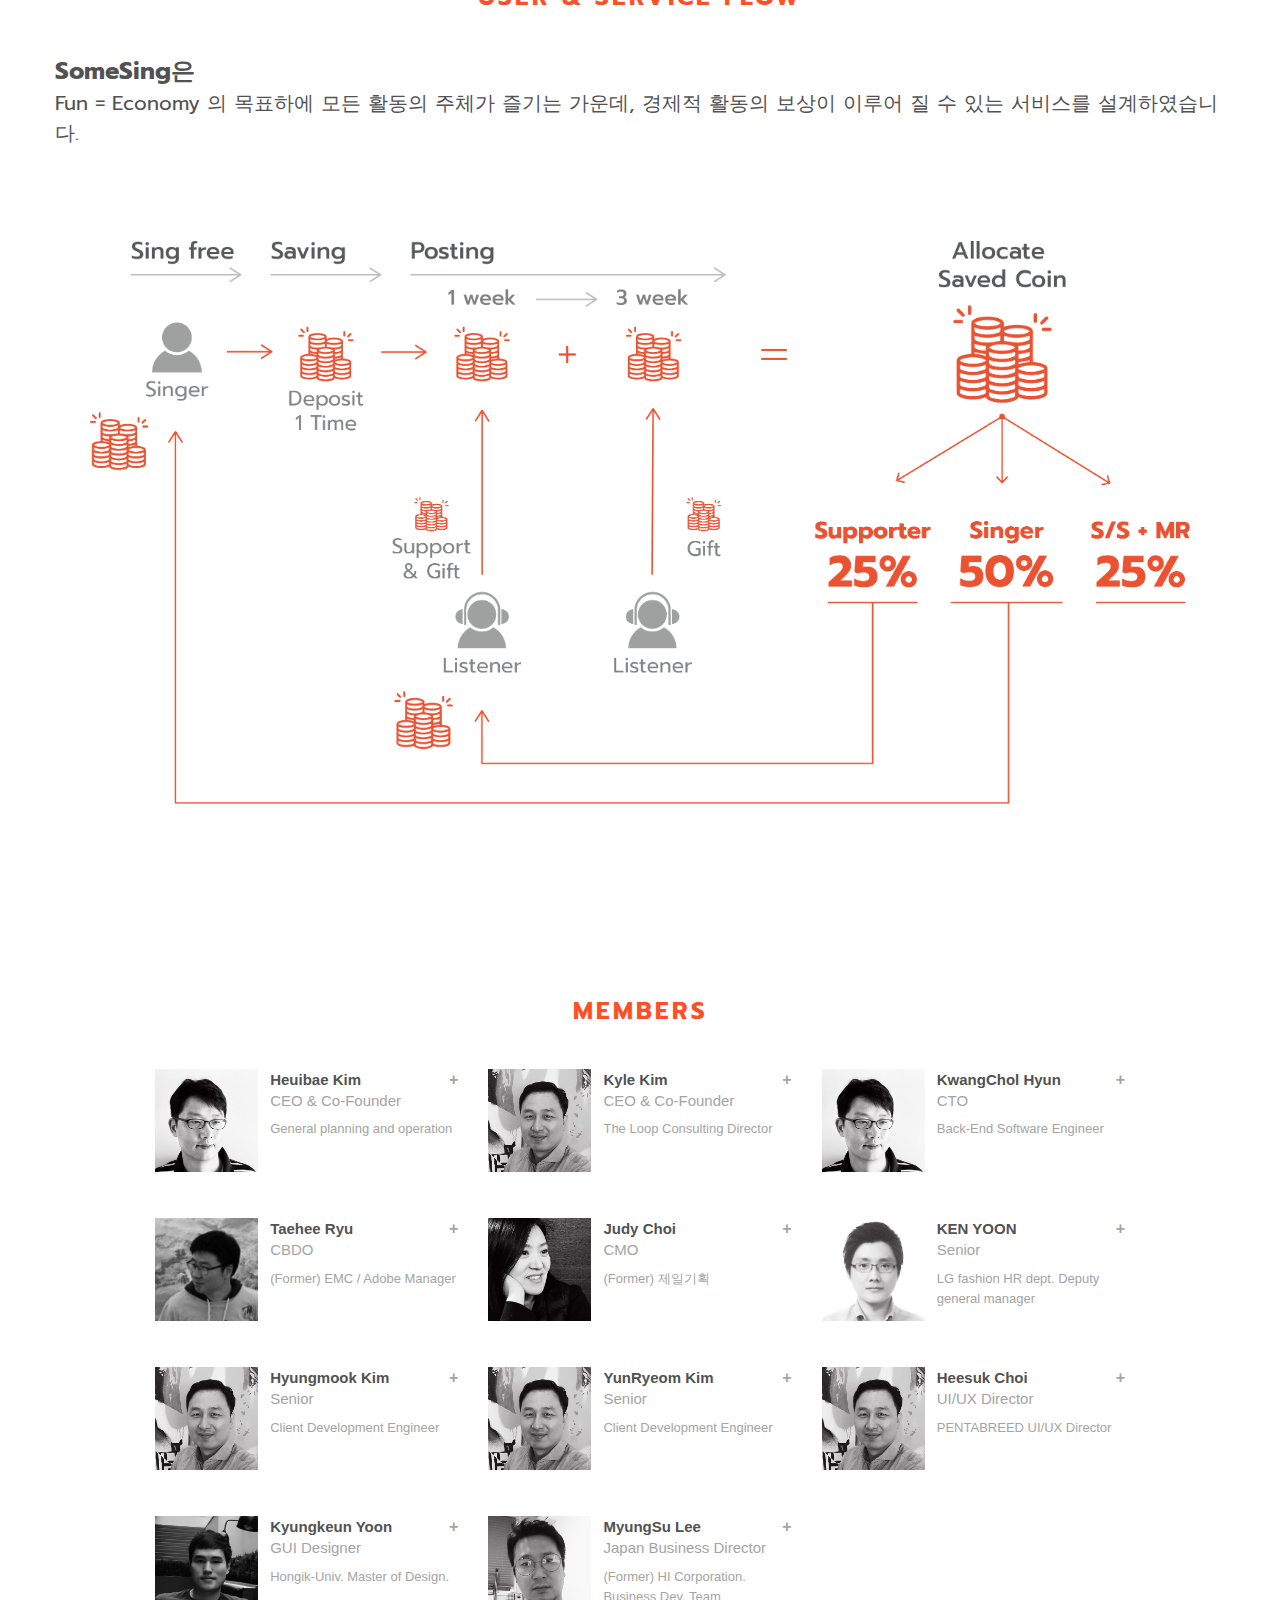
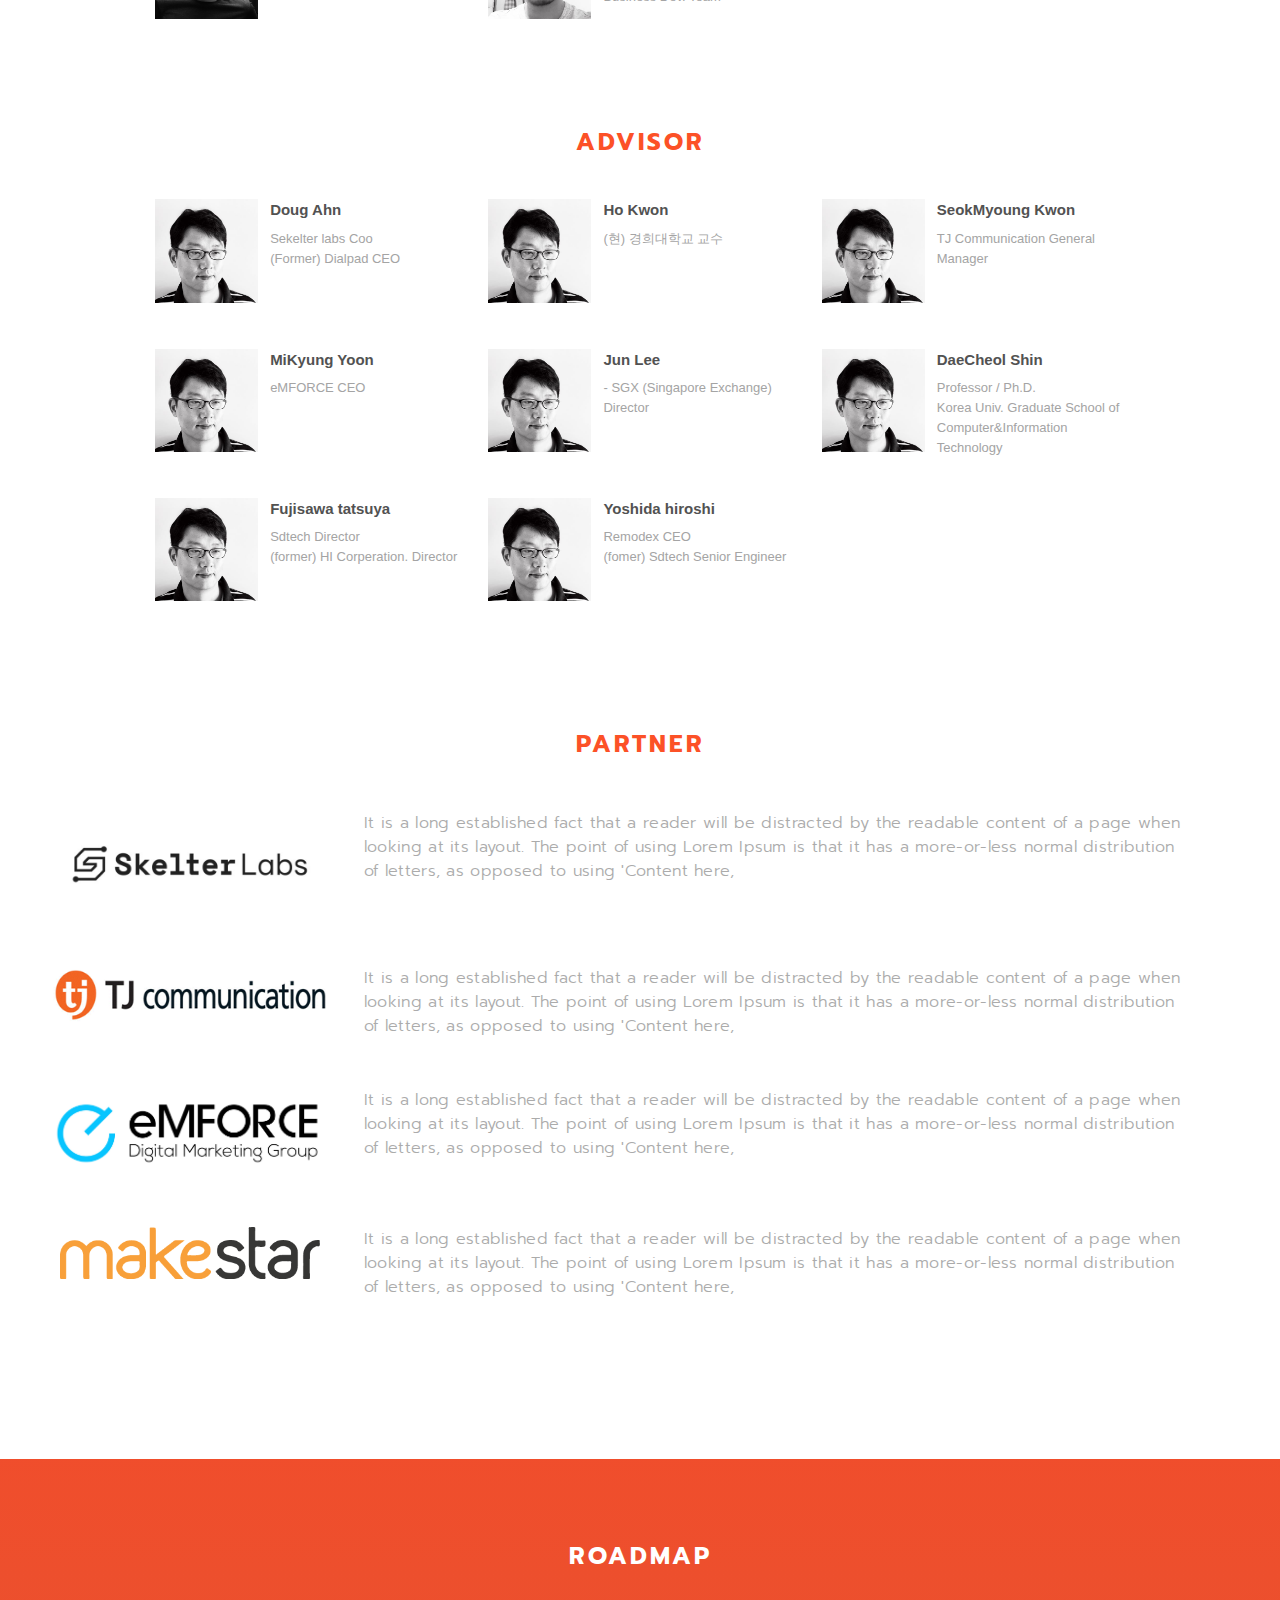
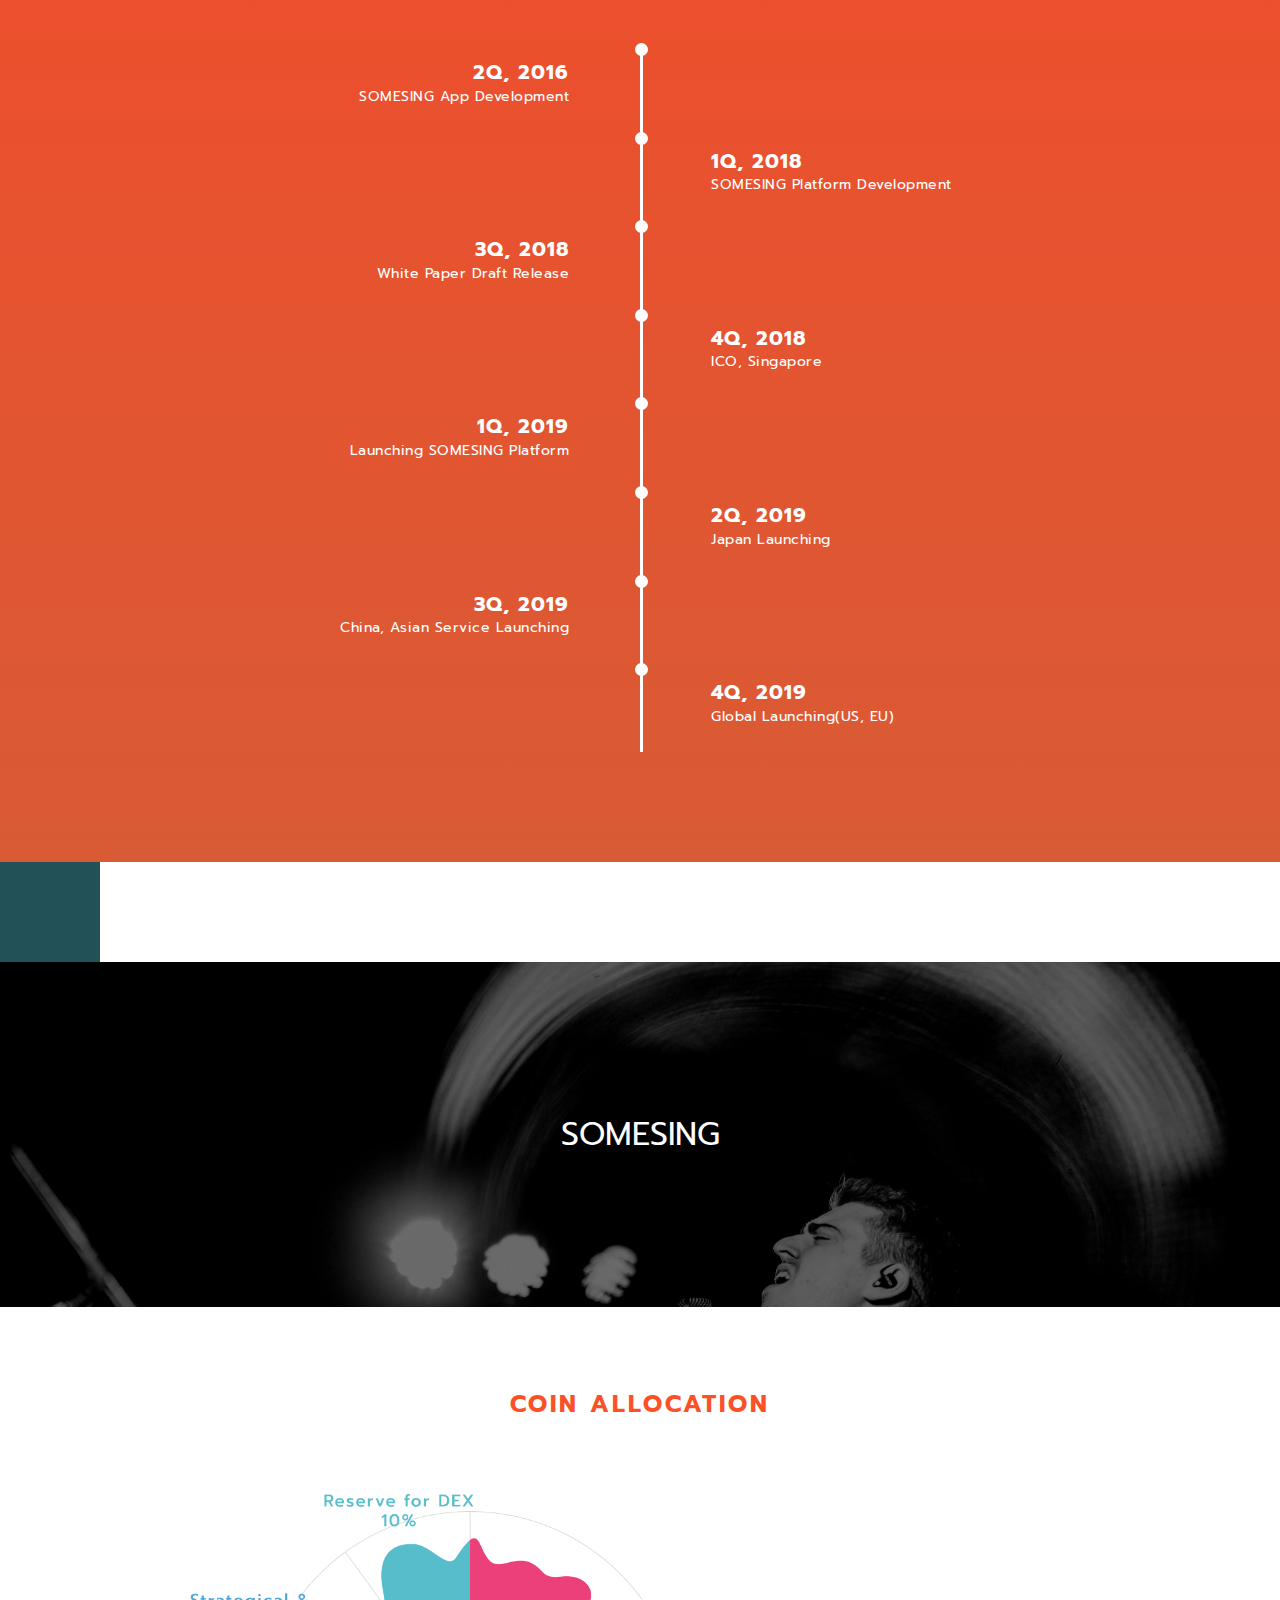
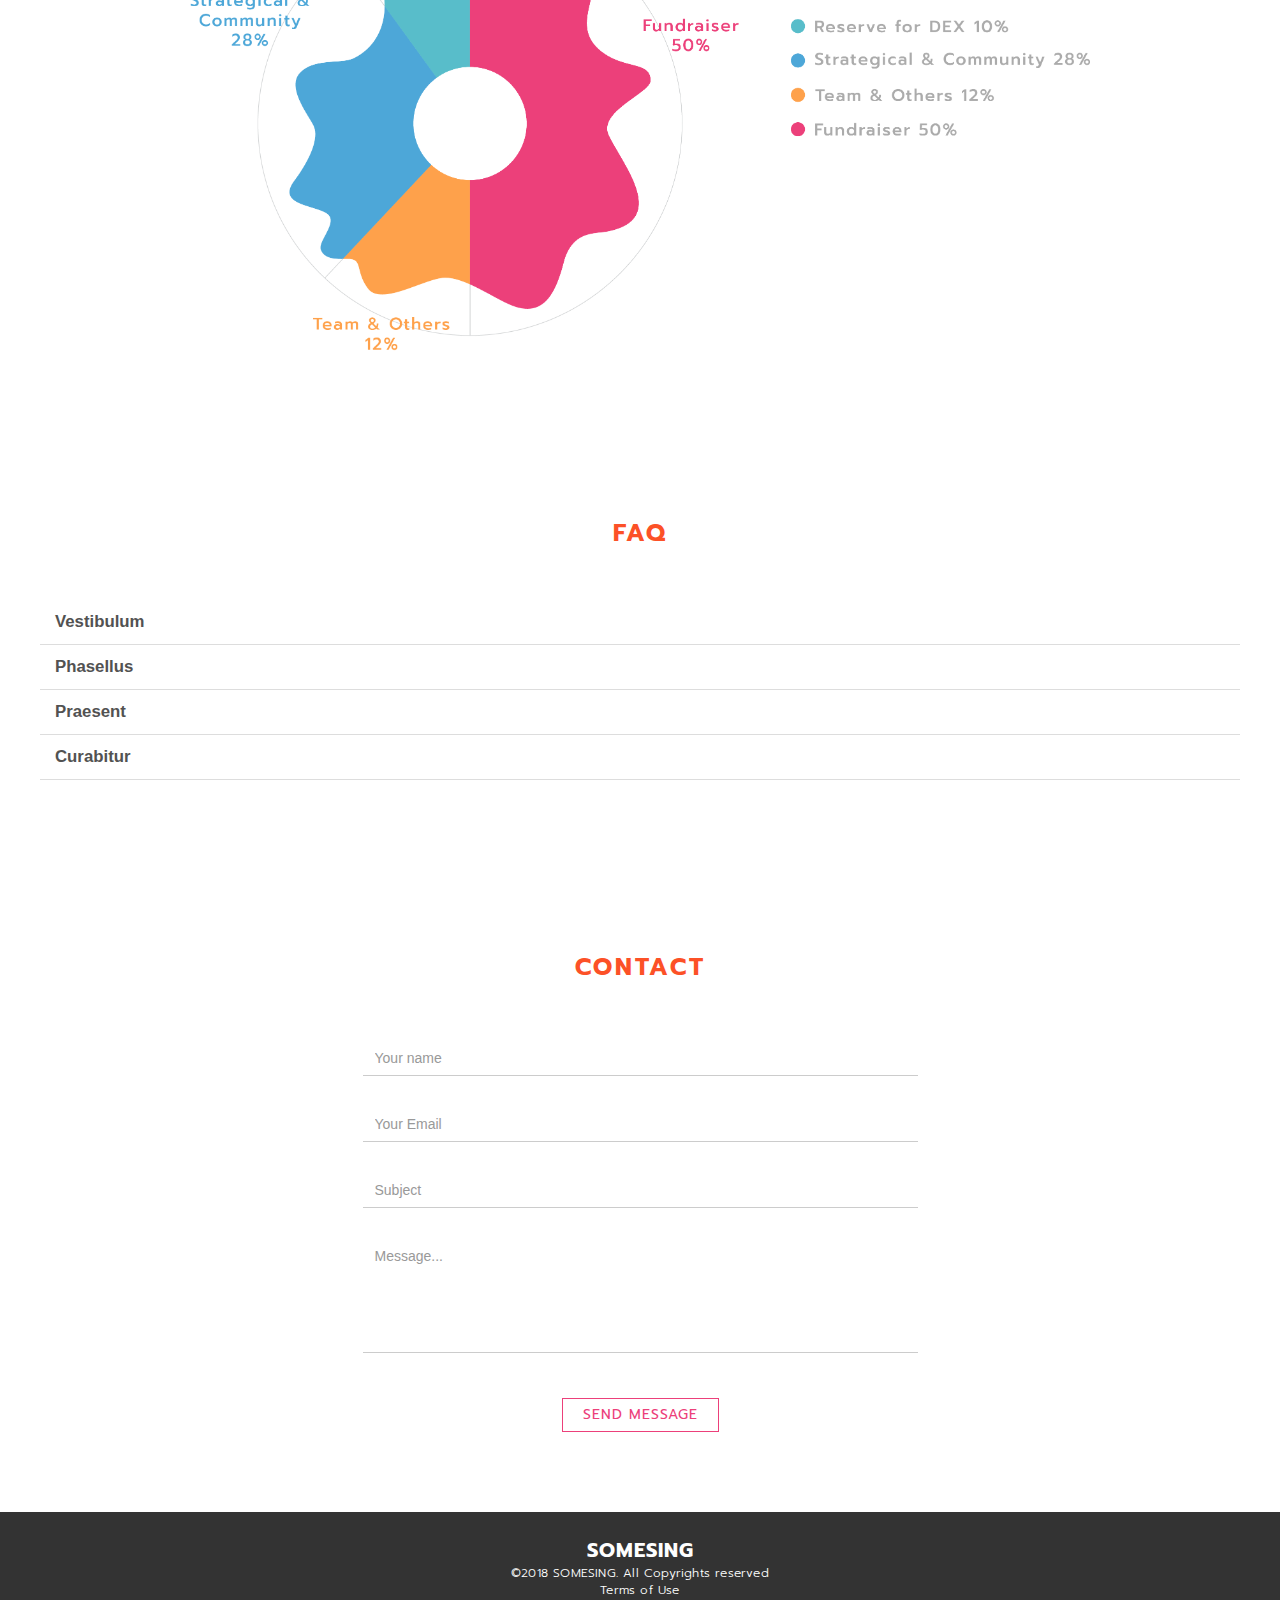
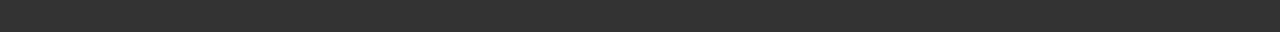
==== commit ff62ac8f: "링크 수정" ====
--- a/index.html
+++ b/index.html
@@ -12,44 +12,44 @@
   <link href="https://fonts.googleapis.com/css?family=Prompt:400,700,900" rel="stylesheet">
 
   <!-- Custom StyleSheets -->
-  <link rel="stylesheet" href="./resources/css/index/intro.css">
-  <link rel="stylesheet" href="./resources/css/index/progressbar.css">
-  <link rel="stylesheet" href="./resources/css/index/navi.css">
-  <link rel="stylesheet" href="./resources/css/index/body.css">
-  <link rel="stylesheet" href="./resources/css/index/article.css">
-  <link rel="stylesheet" href="./resources/css/index/members.css">
-  <link rel="stylesheet" href="./resources/css/index/partner.css">
-  <link rel="stylesheet" href="./resources/css/index/footer.css">
-  <link rel="stylesheet" href="./resources/css/index/faq.css">
-  <link rel="stylesheet" href="./resources/css/index/contact.css">
-  <link rel="stylesheet" href="./resources/css/index/roadmap.css">
+  <link rel="stylesheet" href="https://kkyoon86.github.io/web_v8/resources/css/index/intro.css">
+  <link rel="stylesheet" href="https://kkyoon86.github.io/web_v8/resources/css/index/progressbar.css">
+  <link rel="stylesheet" href="https://kkyoon86.github.io/web_v8/resources/css/index/navi.css">
+  <link rel="stylesheet" href="https://kkyoon86.github.io/web_v8/resources/css/index/body.css">
+  <link rel="stylesheet" href="https://kkyoon86.github.io/web_v8/resources/css/index/article.css">
+  <link rel="stylesheet" href="https://kkyoon86.github.io/web_v8/resources/css/index/members.css">
+  <link rel="stylesheet" href="https://kkyoon86.github.io/web_v8/resources/css/index/partner.css">
+  <link rel="stylesheet" href="https://kkyoon86.github.io/web_v8/resources/css/index/footer.css">
+  <link rel="stylesheet" href="https://kkyoon86.github.io/web_v8/resources/css/index/faq.css">
+  <link rel="stylesheet" href="https://kkyoon86.github.io/web_v8/resources/css/index/contact.css">
+  <link rel="stylesheet" href="https://kkyoon86.github.io/web_v8/resources/css/index/roadmap.css">
 
 
   <!-- fontawesome StyleSheets -->
   <link rel="stylesheet" href="https://use.fontawesome.com/releases/v5.3.1/css/all.css" integrity="sha384-mzrmE5qonljUremFsqc01SB46JvROS7bZs3IO2EmfFsd15uHvIt+Y8vEf7N7fWAU" crossorigin="anonymous">
 
   <!-- animation StyleSheets -->
-  <link rel="stylesheet" href="./resources/css/index/animation.css">
+  <link rel="stylesheet" href="https://kkyoon86.github.io/web_v8/resources/css/index/animation.css">
 
   <!-- BootStrap StyleSheets -->
-  <link rel="stylesheet" href="./resources/css/bootstrap.css">
+  <link rel="stylesheet" href="https://kkyoon86.github.io/web_v8/resources/css/bootstrap.css">
 
   <!-- Script -->
 
 
-  <script src="./resources/js/scrollMagic/debug.addIndicators.js" language="javascript"></script>
-  <script src="./resources/js/scrollMagic/highlight.pack.js" language="javascript"></script>
-  <script src="./resources/js/scrollMagic/modernizr.custom.min.js" language="javascript"></script>
-  <script src="./resources/js/scrollMagic/animation.velocity.js" language="javascript"></script>
-  <script src="./resources/js/scrollMagic/TweenMax.min.js" language="javascript"></script>
-  <script src="./resources/js/scrollMagic/jquery.ScrollMagic.js" language="javascript"></script>
-  <script src="./resources/js/scrollMagic/scrollMagic.js" language="javascript"></script>
-  <script src="./resources/js/scrollMagic/animation.gsap.js" language="javascript"></script>
-  <script src="./resources/js/scrollMagic/TimelineMax.min.js" language="javascript"></script>
-  <script src="./resources/js/scrollMagic/velocity.min.js" language="javascript"></script>
-
-  <script src="./resources/js/jquery-3.3.1.min.js" language="javascript"></script>
-  <script src="./resources/js/index.js" language="javascript"></script>
+  <script src="https://kkyoon86.github.io/web_v8/resources/js/scrollMagic/debug.addIndicators.js" language="javascript"></script>
+  <script src="https://kkyoon86.github.io/web_v8/resources/js/scrollMagic/highlight.pack.js" language="javascript"></script>
+  <script src="https://kkyoon86.github.io/web_v8/resources/js/scrollMagic/modernizr.custom.min.js" language="javascript"></script>
+  <script src="https://kkyoon86.github.io/web_v8/resources/js/scrollMagic/animation.velocity.js" language="javascript"></script>
+  <script src="https://kkyoon86.github.io/web_v8/resources/js/scrollMagic/TweenMax.min.js" language="javascript"></script>
+  <script src="https://kkyoon86.github.io/web_v8/resources/js/scrollMagic/jquery.ScrollMagic.js" language="javascript"></script>
+  <script src="https://kkyoon86.github.io/web_v8/resources/js/scrollMagic/scrollMagic.js" language="javascript"></script>
+  <script src="https://kkyoon86.github.io/web_v8/resources/js/scrollMagic/animation.gsap.js" language="javascript"></script>
+  <script src="https://kkyoon86.github.io/web_v8/resources/js/scrollMagic/TimelineMax.min.js" language="javascript"></script>
+  <script src="https://kkyoon86.github.io/web_v8/resources/js/scrollMagic/velocity.min.js" language="javascript"></script>
+
+  <script src="https://kkyoon86.github.io/web_v8/resources/js/jquery-3.3.1.min.js" language="javascript"></script>
+  <script src="https://kkyoon86.github.io/web_v8/resources/js/index.js" language="javascript"></script>
 
 </head>
 
@@ -60,7 +60,7 @@
   <nav class="naviBar">
     <div class="naviContainer">
       <!-- 썸씽 로고 -->
-      <div class="naviLogo"><a href="#none"><img src="/resources/img/index/intro/logo.png" alt="" class="someLogo"></a></div>
+      <div class="naviLogo"><a href="#none"><img src="./resources/img/index/intro/logo.png" alt="" class="someLogo"></a></div>
 
 
 
@@ -88,7 +88,7 @@
     <div class="titleCommon maintitle2">based on</div>
     <div class="titleCommon maintitle3">BLOCKCHAIN TECHNOLOGY</div>
     <div class="mainText">You have personal studio in your hands.<br> Mix up and create your own songs!</div>
-    <div class="introWhitepaper">WHITEPAPER</div>
+    <div class="introWhitePaper">WHITEPAPER</div>
 
     <a href="#" class="someButton someB1">ENGLISH</a>
     <a href="#" class="someButton someB1">한국어</a>
@@ -194,13 +194,13 @@
 
 
   <!--화이트페이퍼 다운-->
-  <div class="articleContainerWhite">
-
-    <div class="articleBox whitPaperBox">
-      <div class="whitePaperBcg"></div>
-
-
-    </div>
+
+
+  <div class="articleBox whitPaperBox">
+
+
+
+
     <div class="col-md-12 whitePaperContents">
       <div class="articleTitle whitepaperTitle">WHITEPAPER</div>
       <div>
@@ -210,31 +210,24 @@
       </div>
     </div>
   </div>
+
   <!--화이트페이퍼 다운 끝-->
 
 
   <!--에코시스템 시작-->
-  <div class="articleDetailBox">
+  <div class="articleBox">
     <div class="fullArticle">
 
-      <div class="ecoSystem">ECO SYSTEM</div>
+      <div class="ecoSystem">SOMESING Ecosystem</div>
+      <div class="ecoSystemText">SOMESING 내에서 발생하는 부가가치와 즐거움이 합리적으로 분배되도록 하는 생태계 구성</div>
       <div class="articleMockupBox mockupbox2">
-        <div class="col-md-7 articleMockup">
+        <div class="col-md-12 articleMockup">
           <div class="ecoSystemBox">
-            <img class="scFadeInUp ecoSystemPng" src="./resources/img/index/article1/ecosystem.png" alt="">
-
-          </div>
-        </div>
-        <div class="col-md-5 articleMockup">
-          <div class="ecoSystemTitle"><strong>SomeSing에서는</strong></div>
-          <div class="ecoSystemText">- 노래를 부르는 SomeSinger<br> - 가수를 후원하는 User인 SomeProducer<br> - 전문가적 Entertainment 집단인 SomeInvestor<br> - 이를 지원하는 SomeSing Service
-
-          </div>
-          <div class="ecoSystemText2">
-            4개의 주체가 각자의 경제적 활동에 대한 상호 보완 및 보상이 적용될 수 있는 Echo-System을 지향하고 있습니다.
-
-          </div>
-        </div>
+            <img class="ecoSystemPng" src="./resources/img/index/article1/ecosystem.png" alt="">
+
+          </div>
+        </div>
+
 
       </div>
 
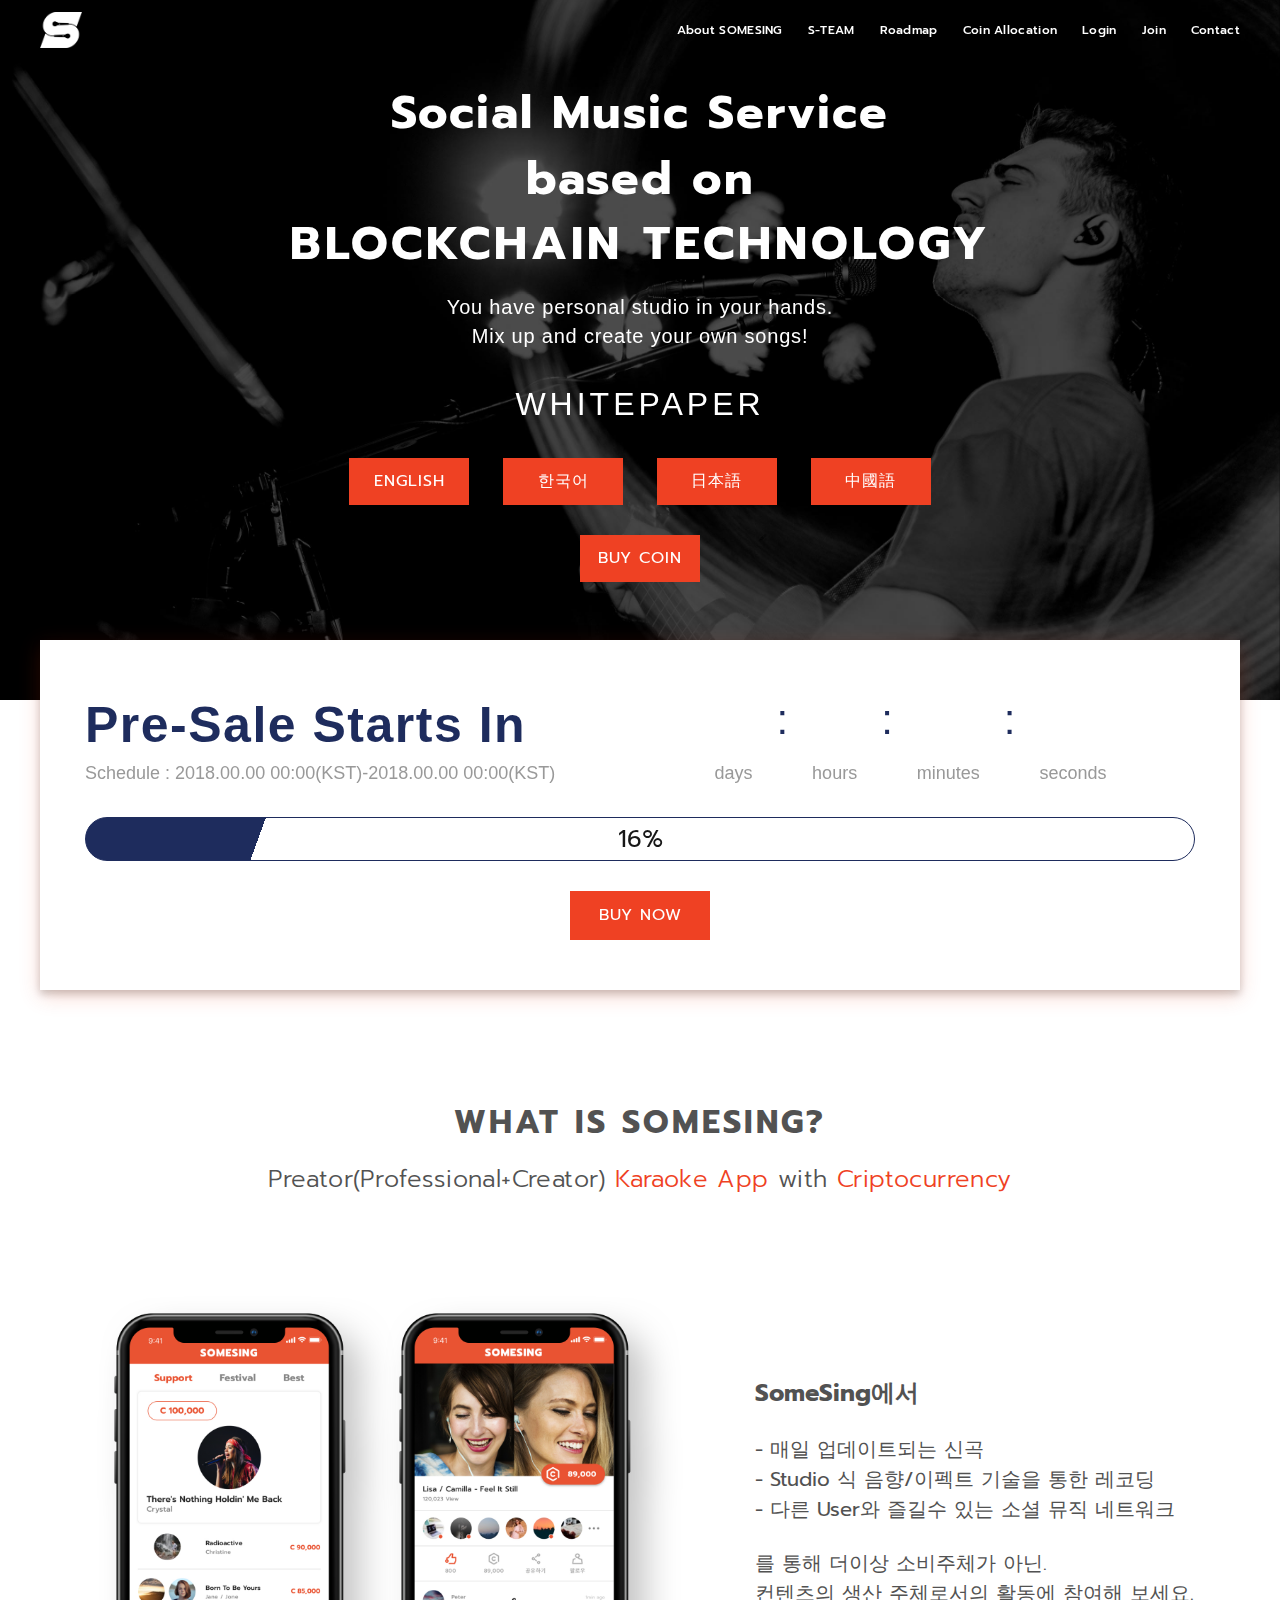
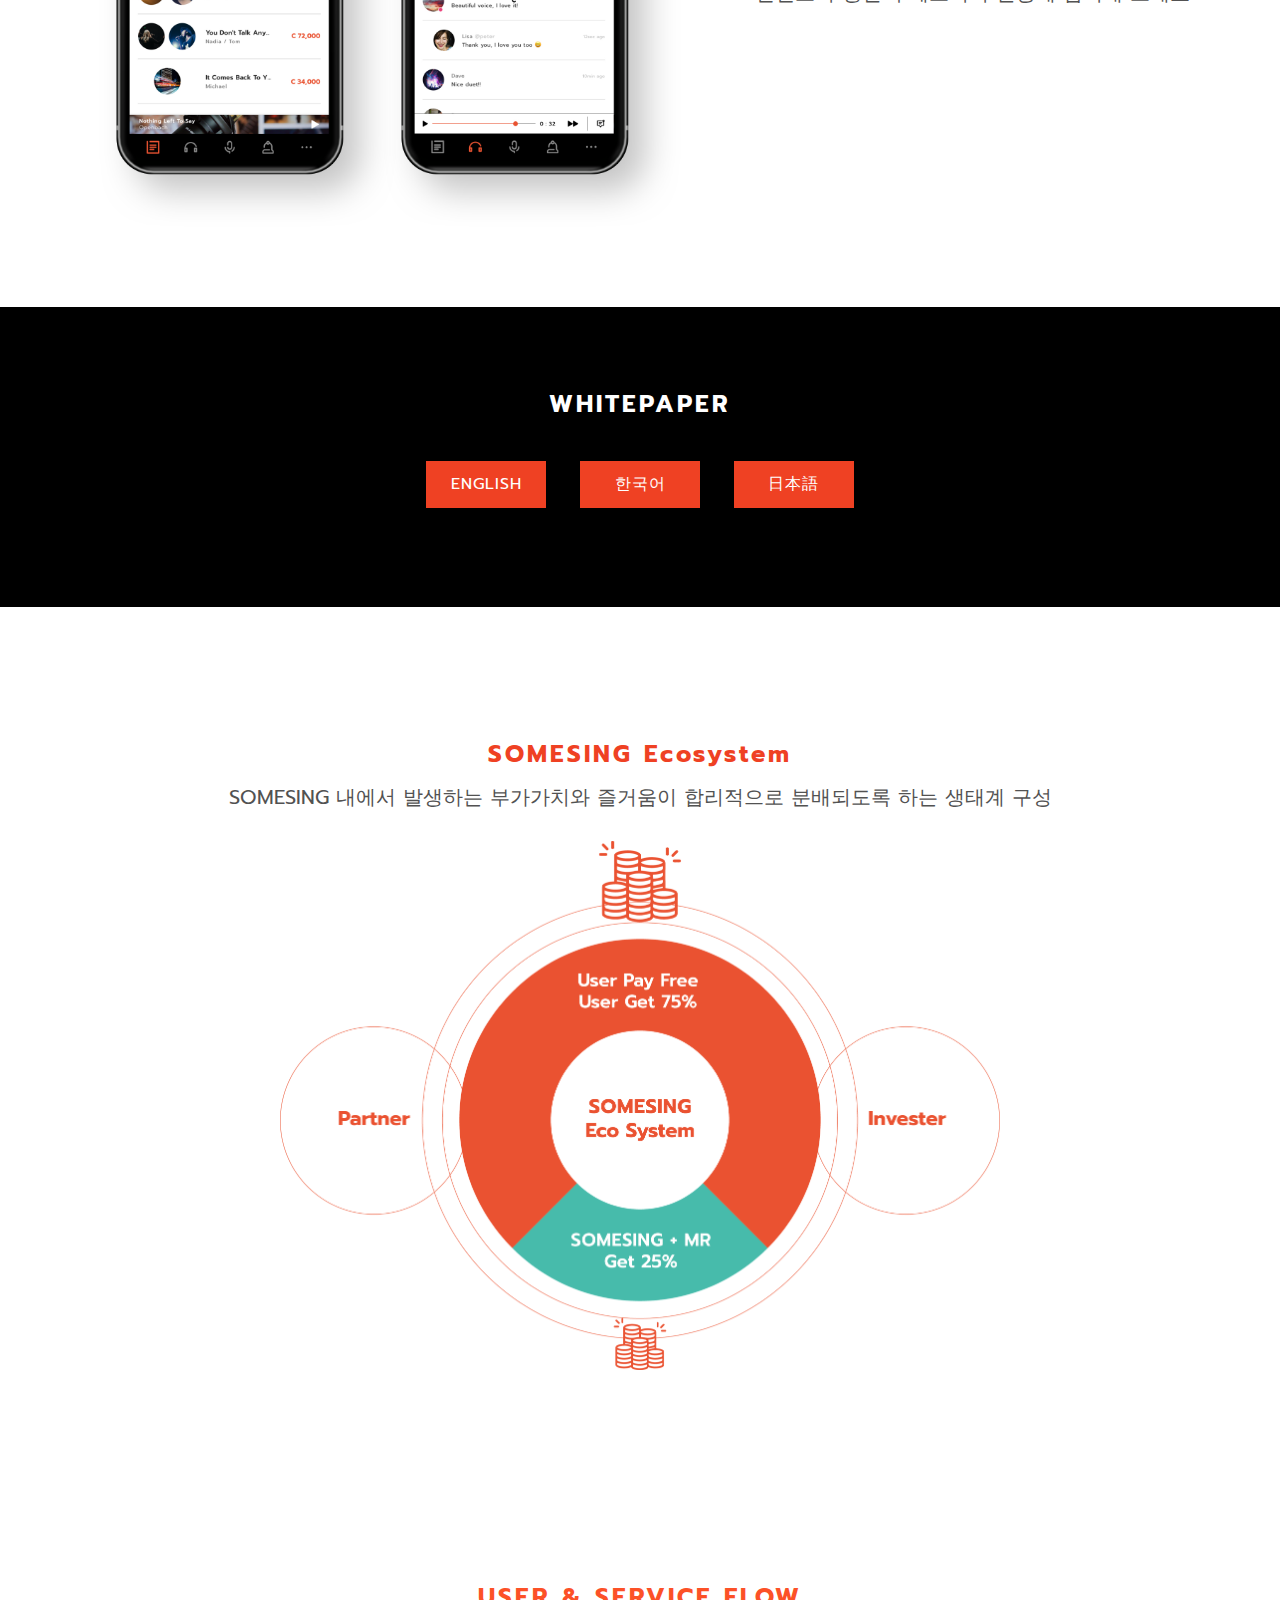
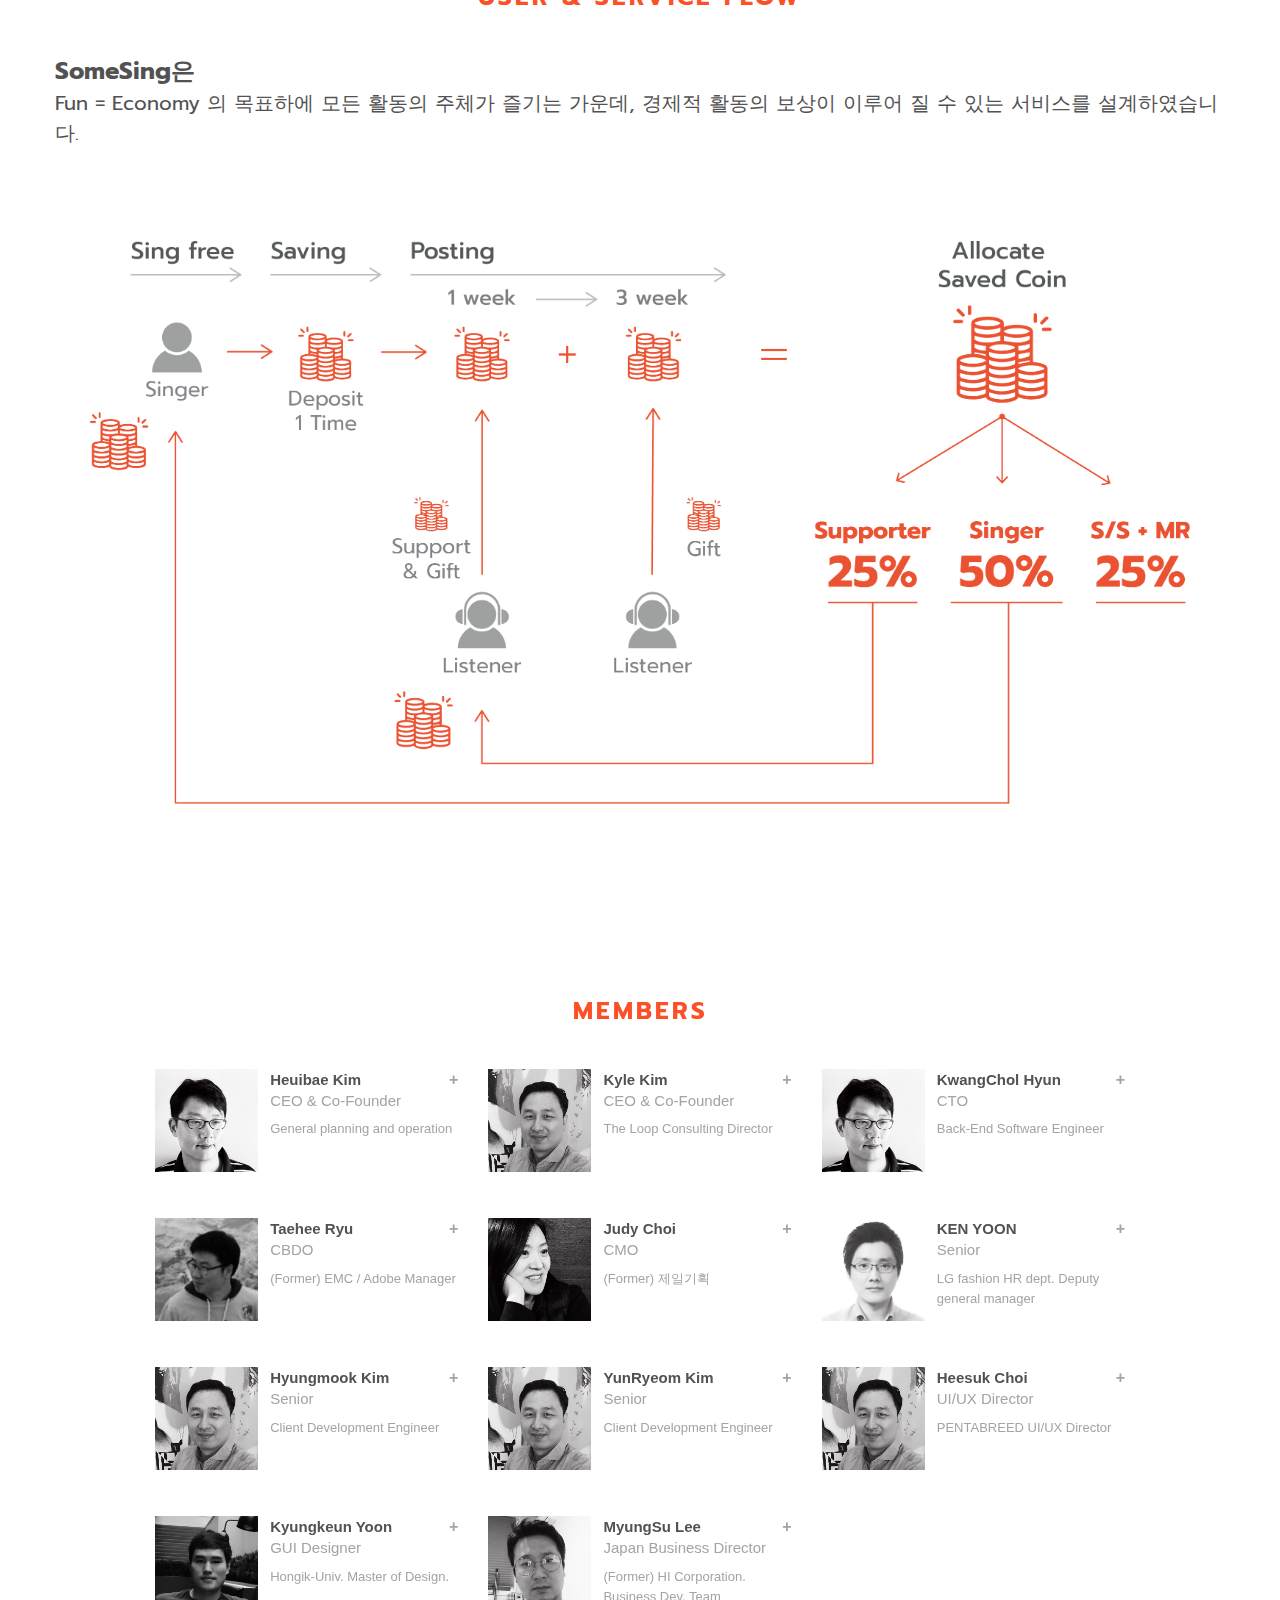
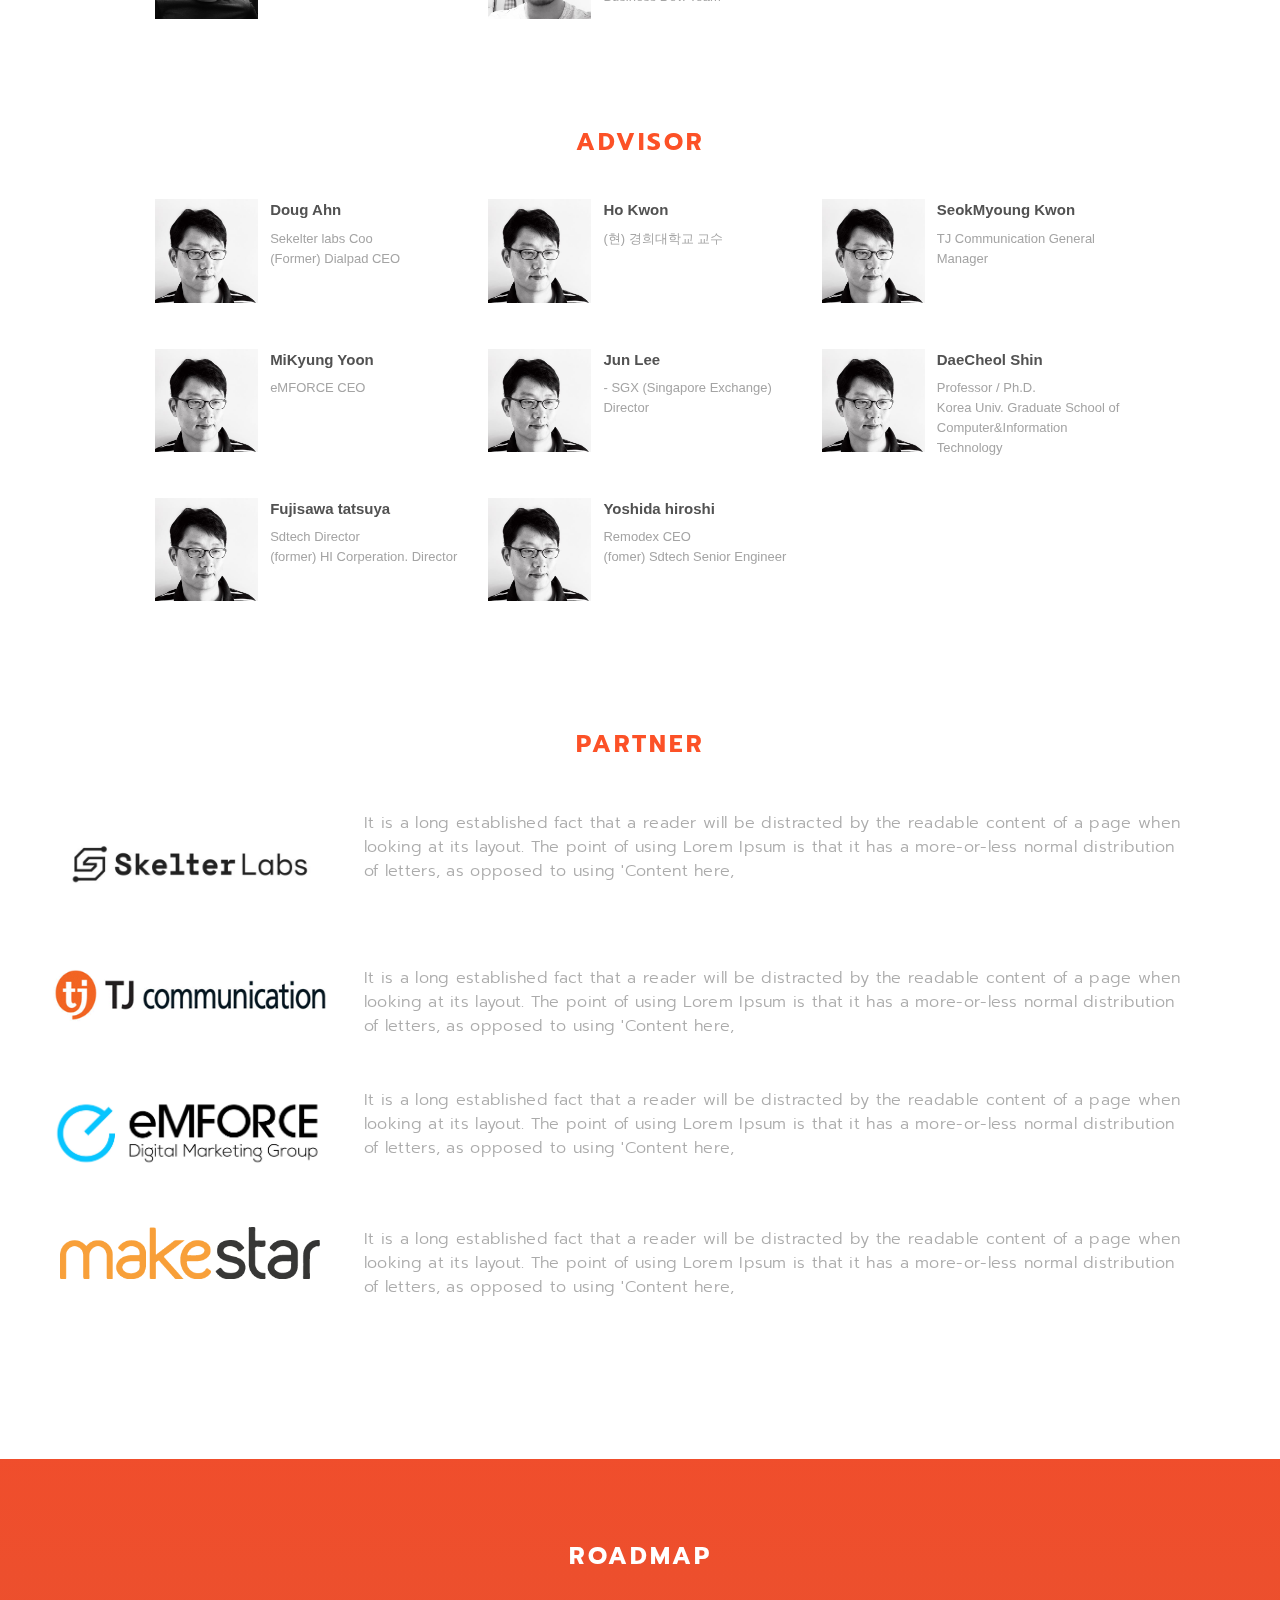
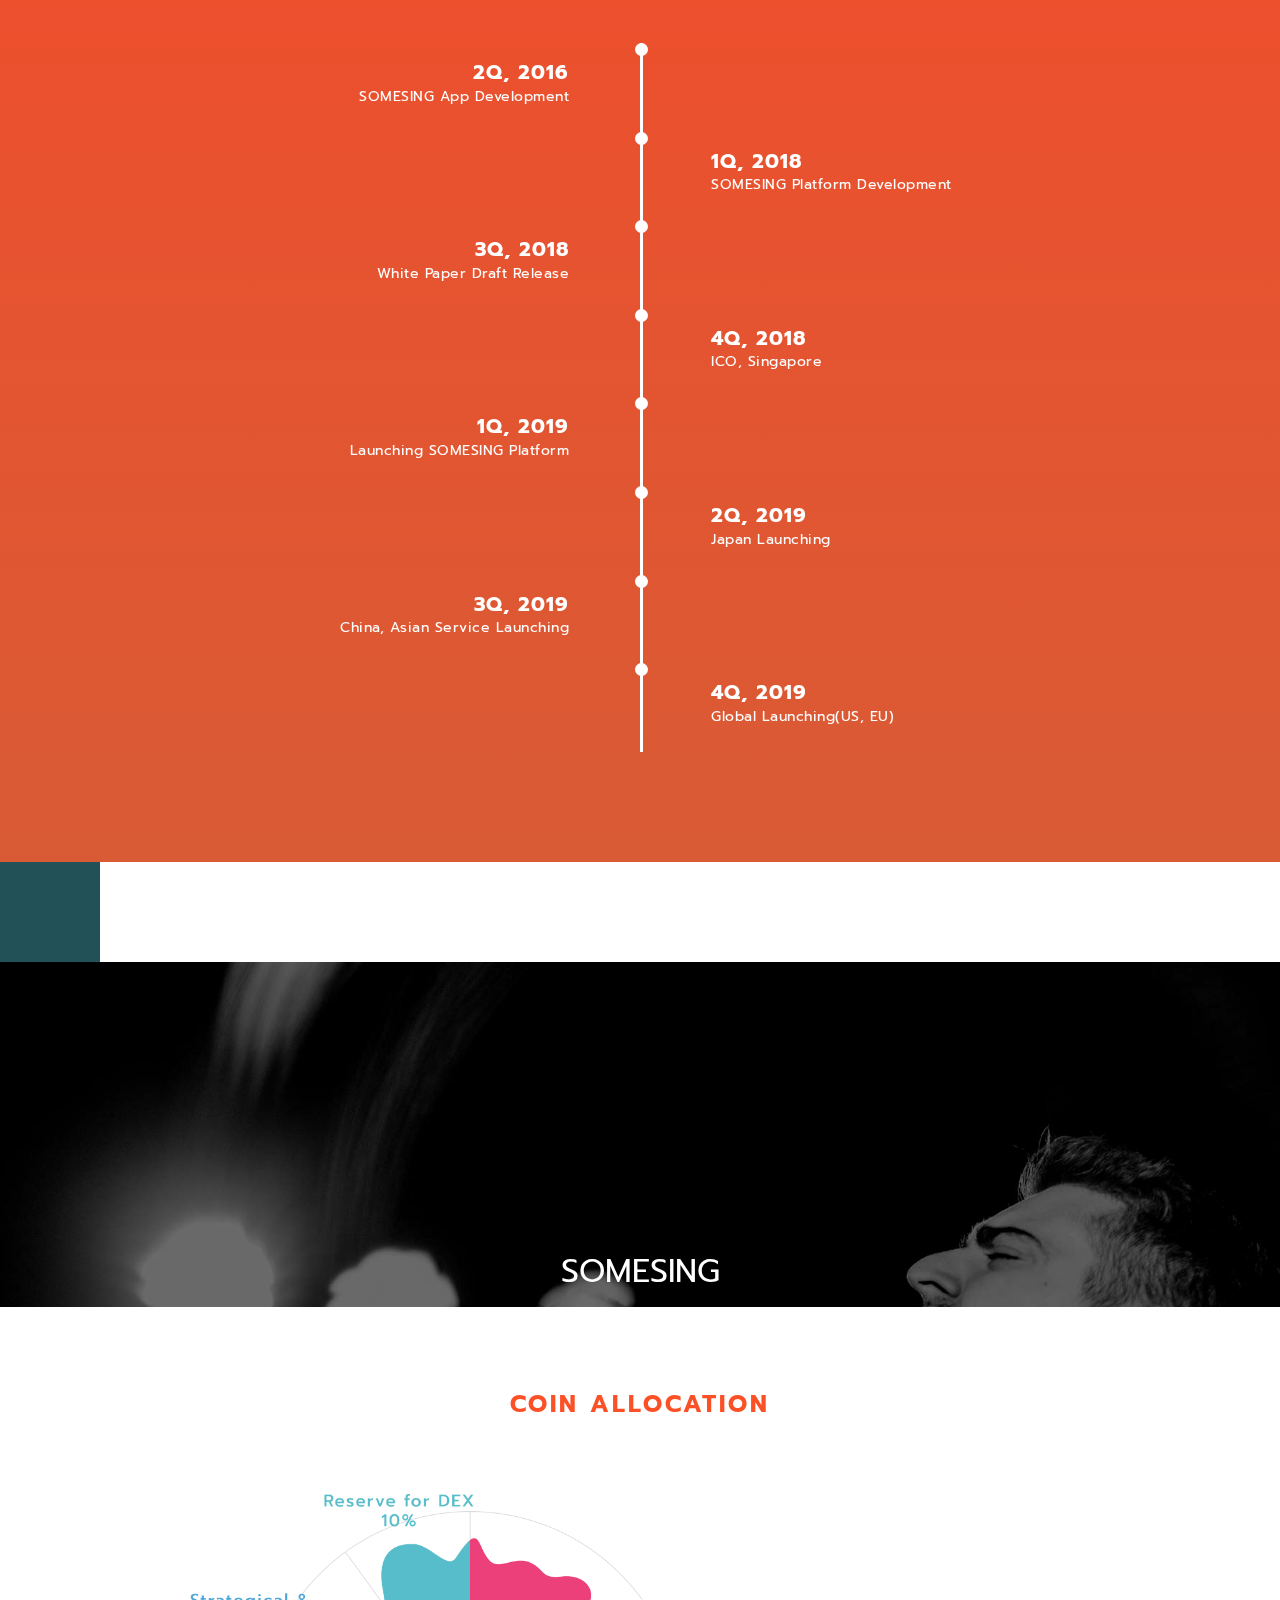
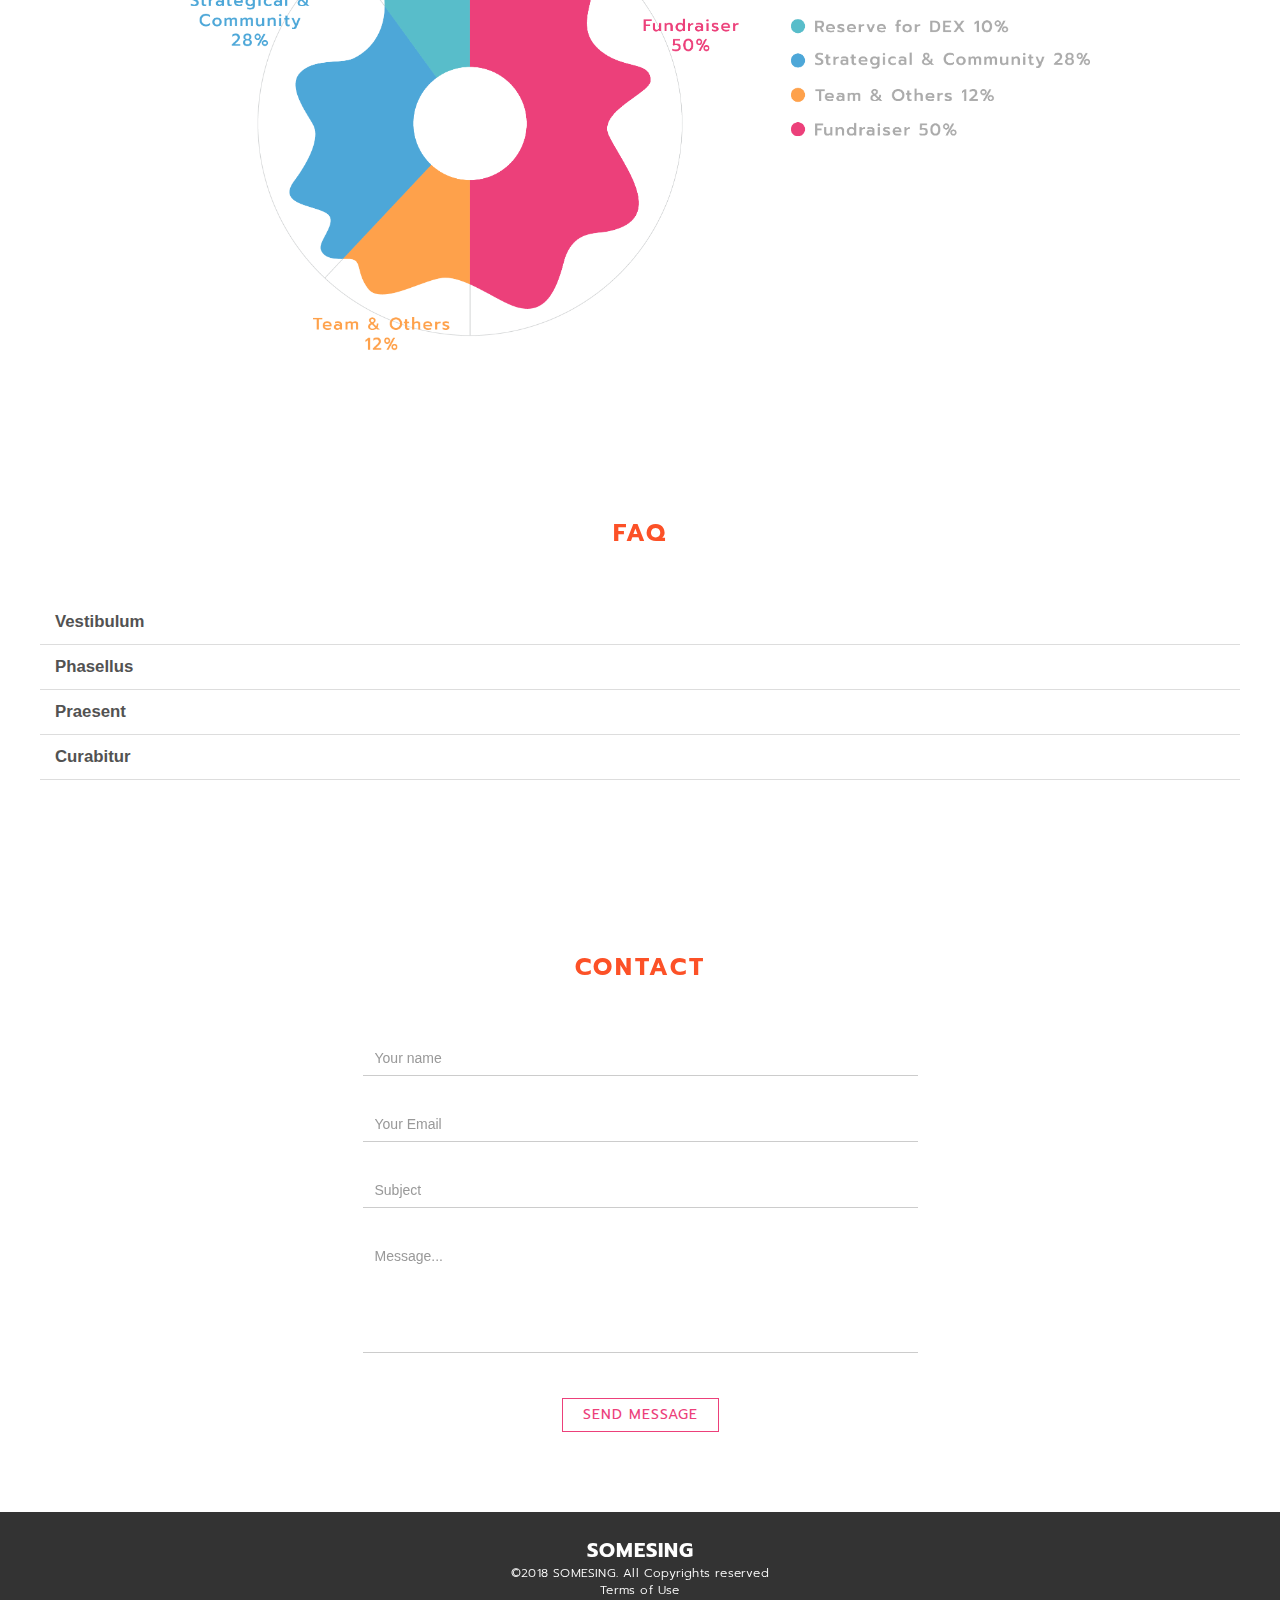
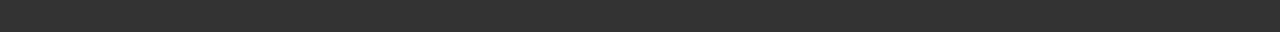
==== commit 4de572c7: "스크롤매직 대문자 수" ====
--- a/index.html
+++ b/index.html
@@ -43,7 +43,7 @@
   <script src="https://kkyoon86.github.io/web_v8/resources/js/scrollMagic/animation.velocity.js" language="javascript"></script>
   <script src="https://kkyoon86.github.io/web_v8/resources/js/scrollMagic/TweenMax.min.js" language="javascript"></script>
   <script src="https://kkyoon86.github.io/web_v8/resources/js/scrollMagic/jquery.ScrollMagic.js" language="javascript"></script>
-  <script src="https://kkyoon86.github.io/web_v8/resources/js/scrollMagic/scrollMagic.js" language="javascript"></script>
+  <script src="https://kkyoon86.github.io/web_v8/resources/js/scrollMagic/ScrollMagic.js" language="javascript"></script>
   <script src="https://kkyoon86.github.io/web_v8/resources/js/scrollMagic/animation.gsap.js" language="javascript"></script>
   <script src="https://kkyoon86.github.io/web_v8/resources/js/scrollMagic/TimelineMax.min.js" language="javascript"></script>
   <script src="https://kkyoon86.github.io/web_v8/resources/js/scrollMagic/velocity.min.js" language="javascript"></script>
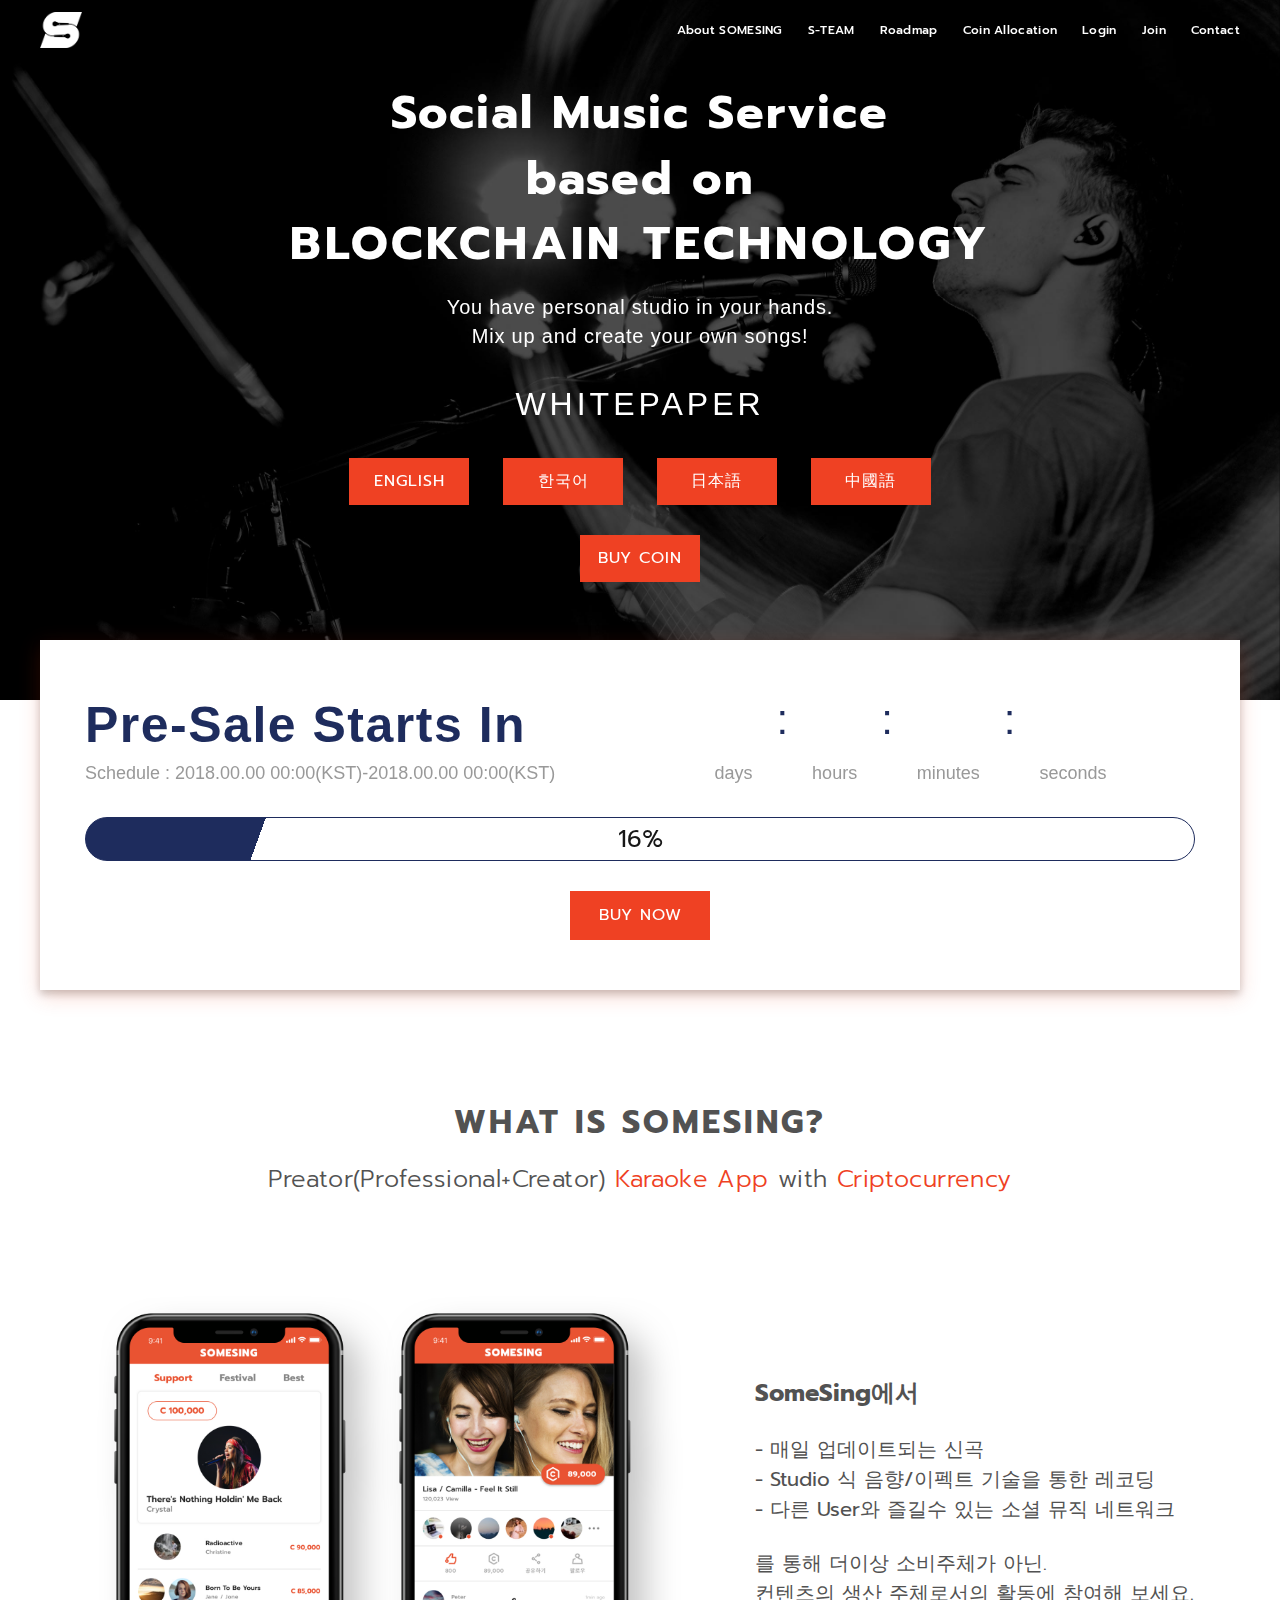
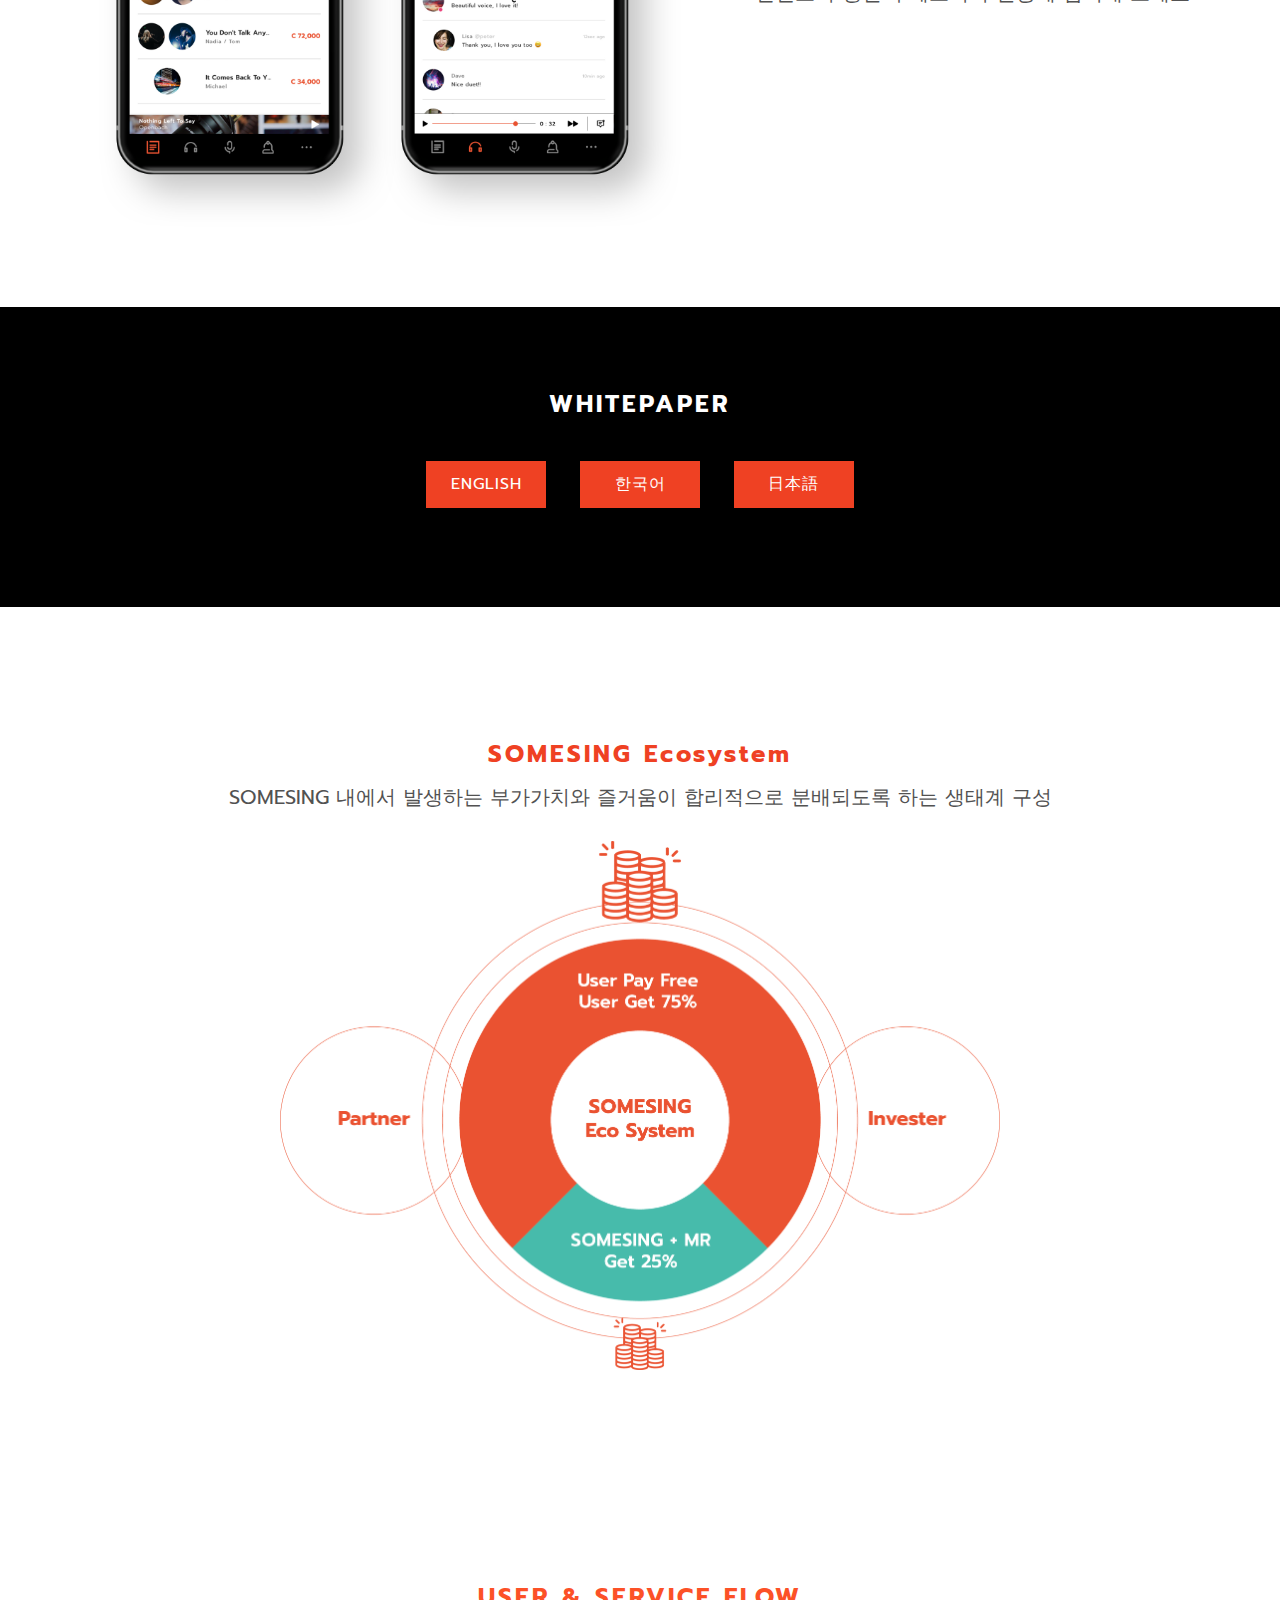
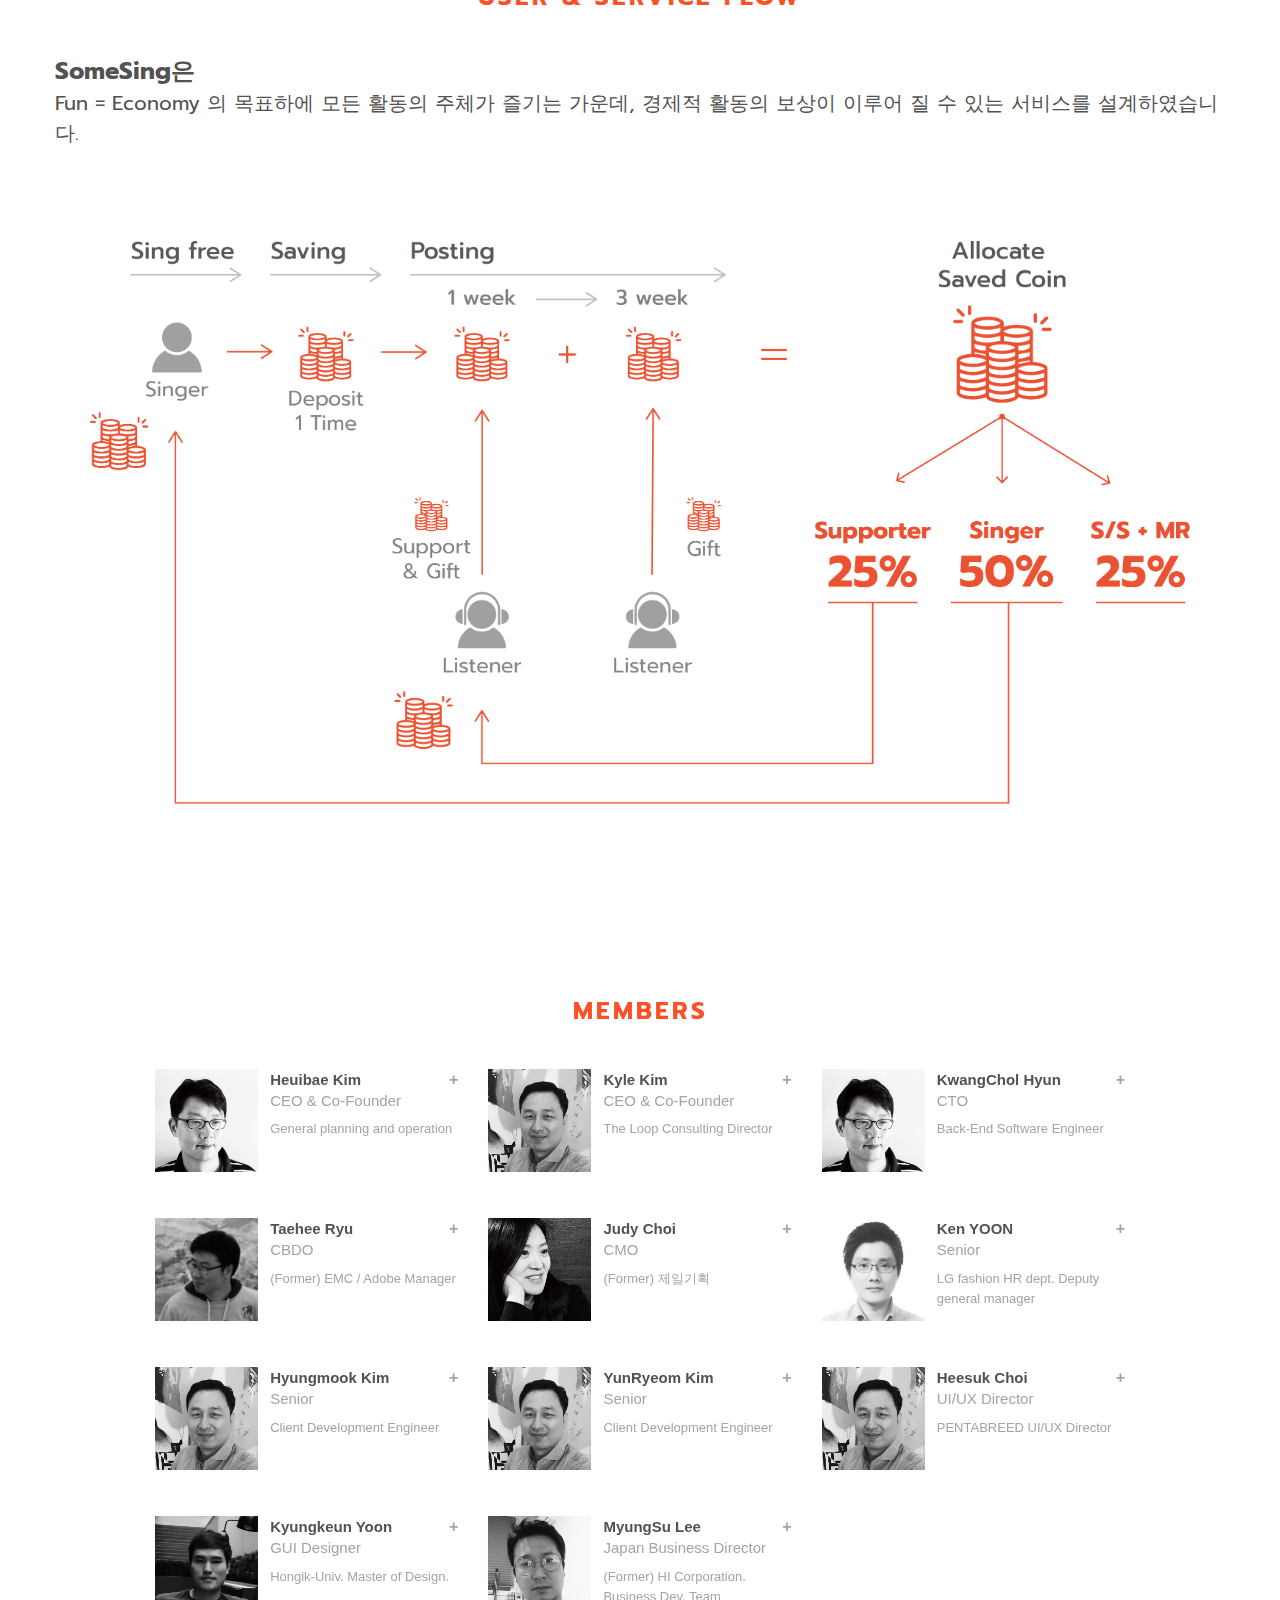
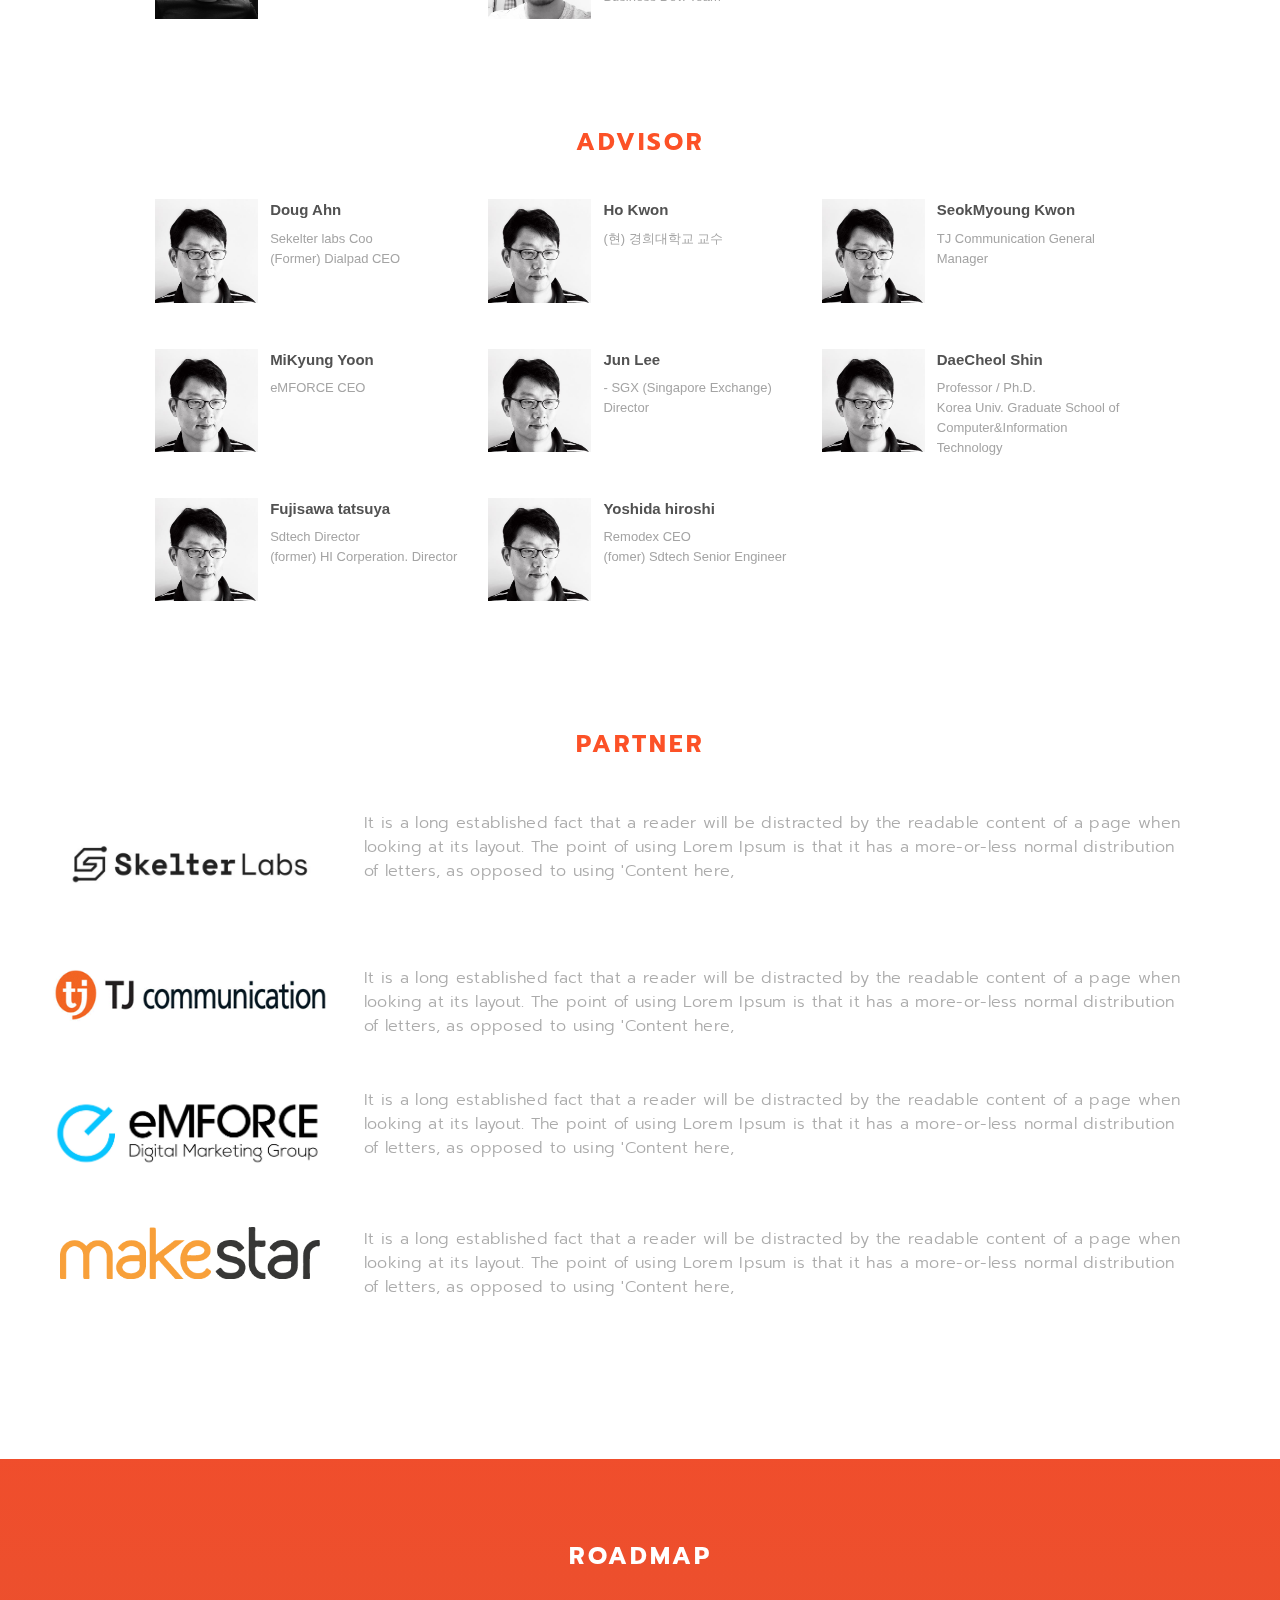
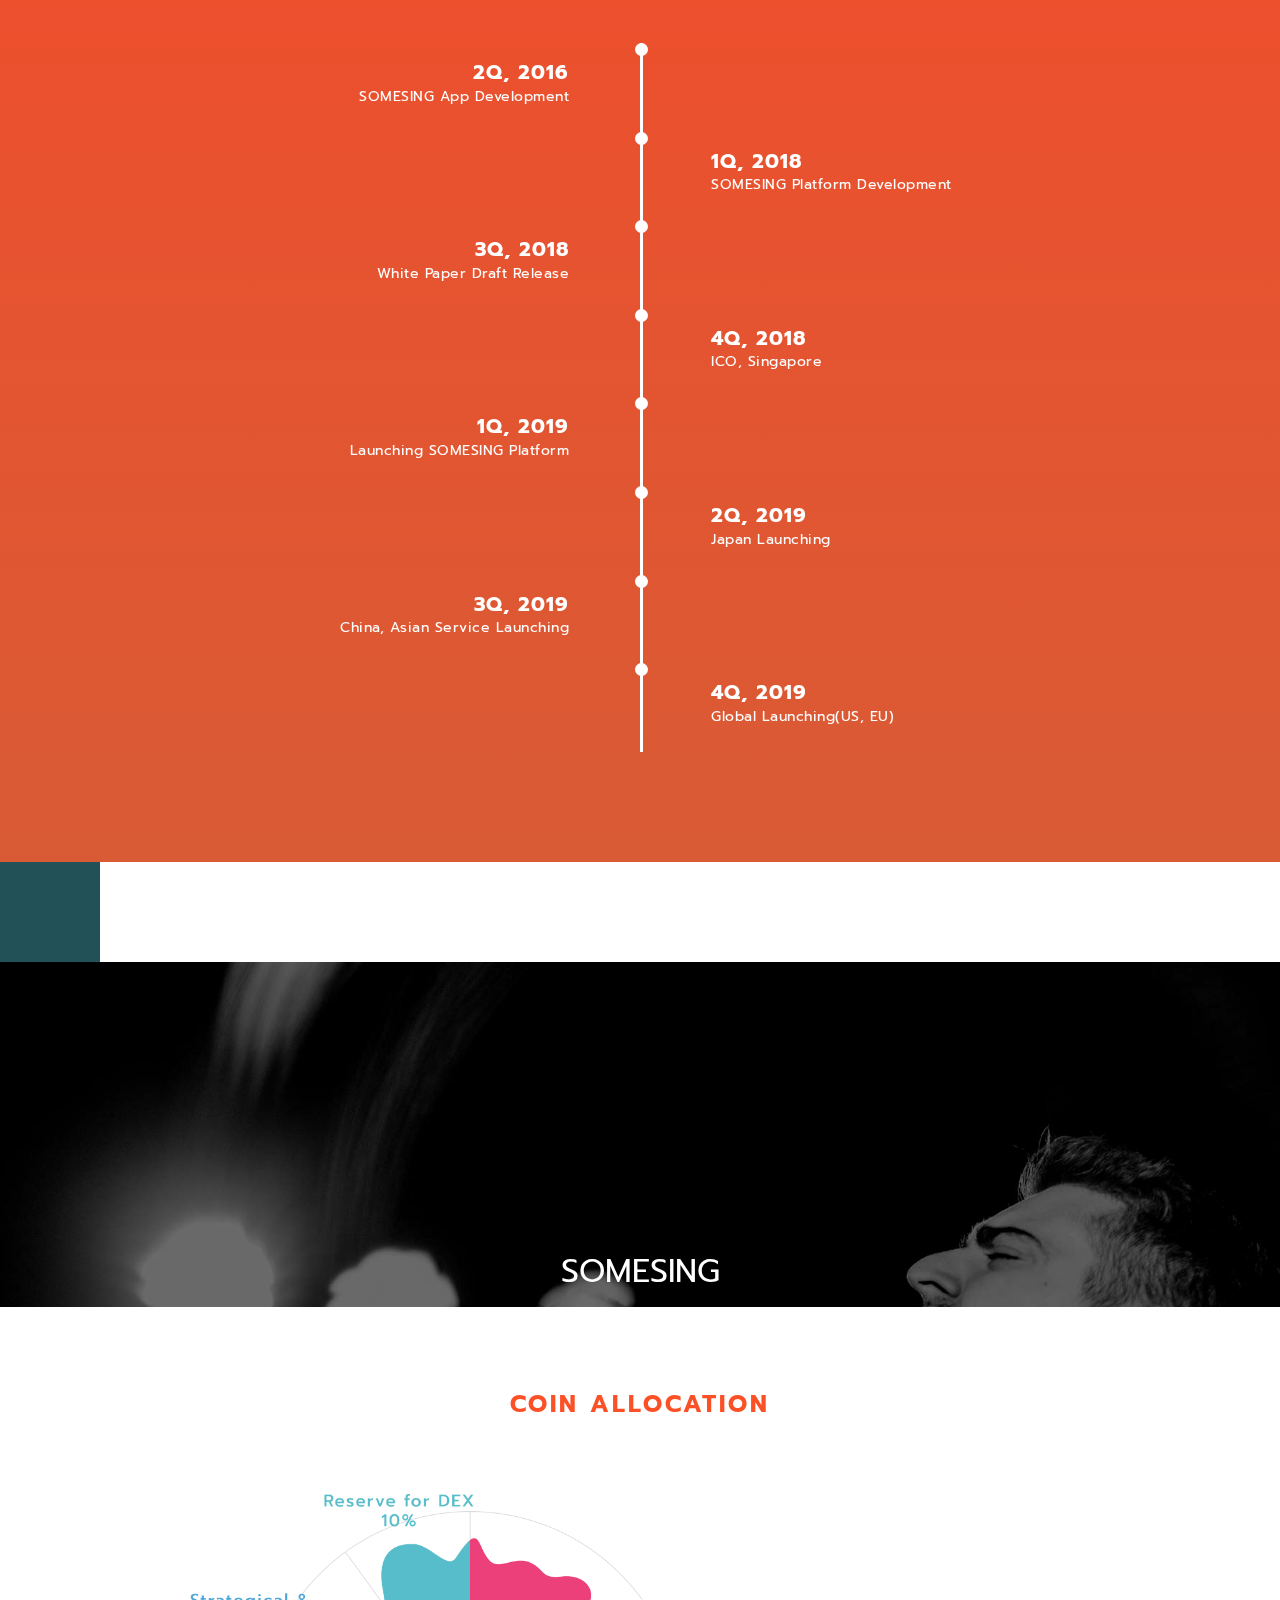
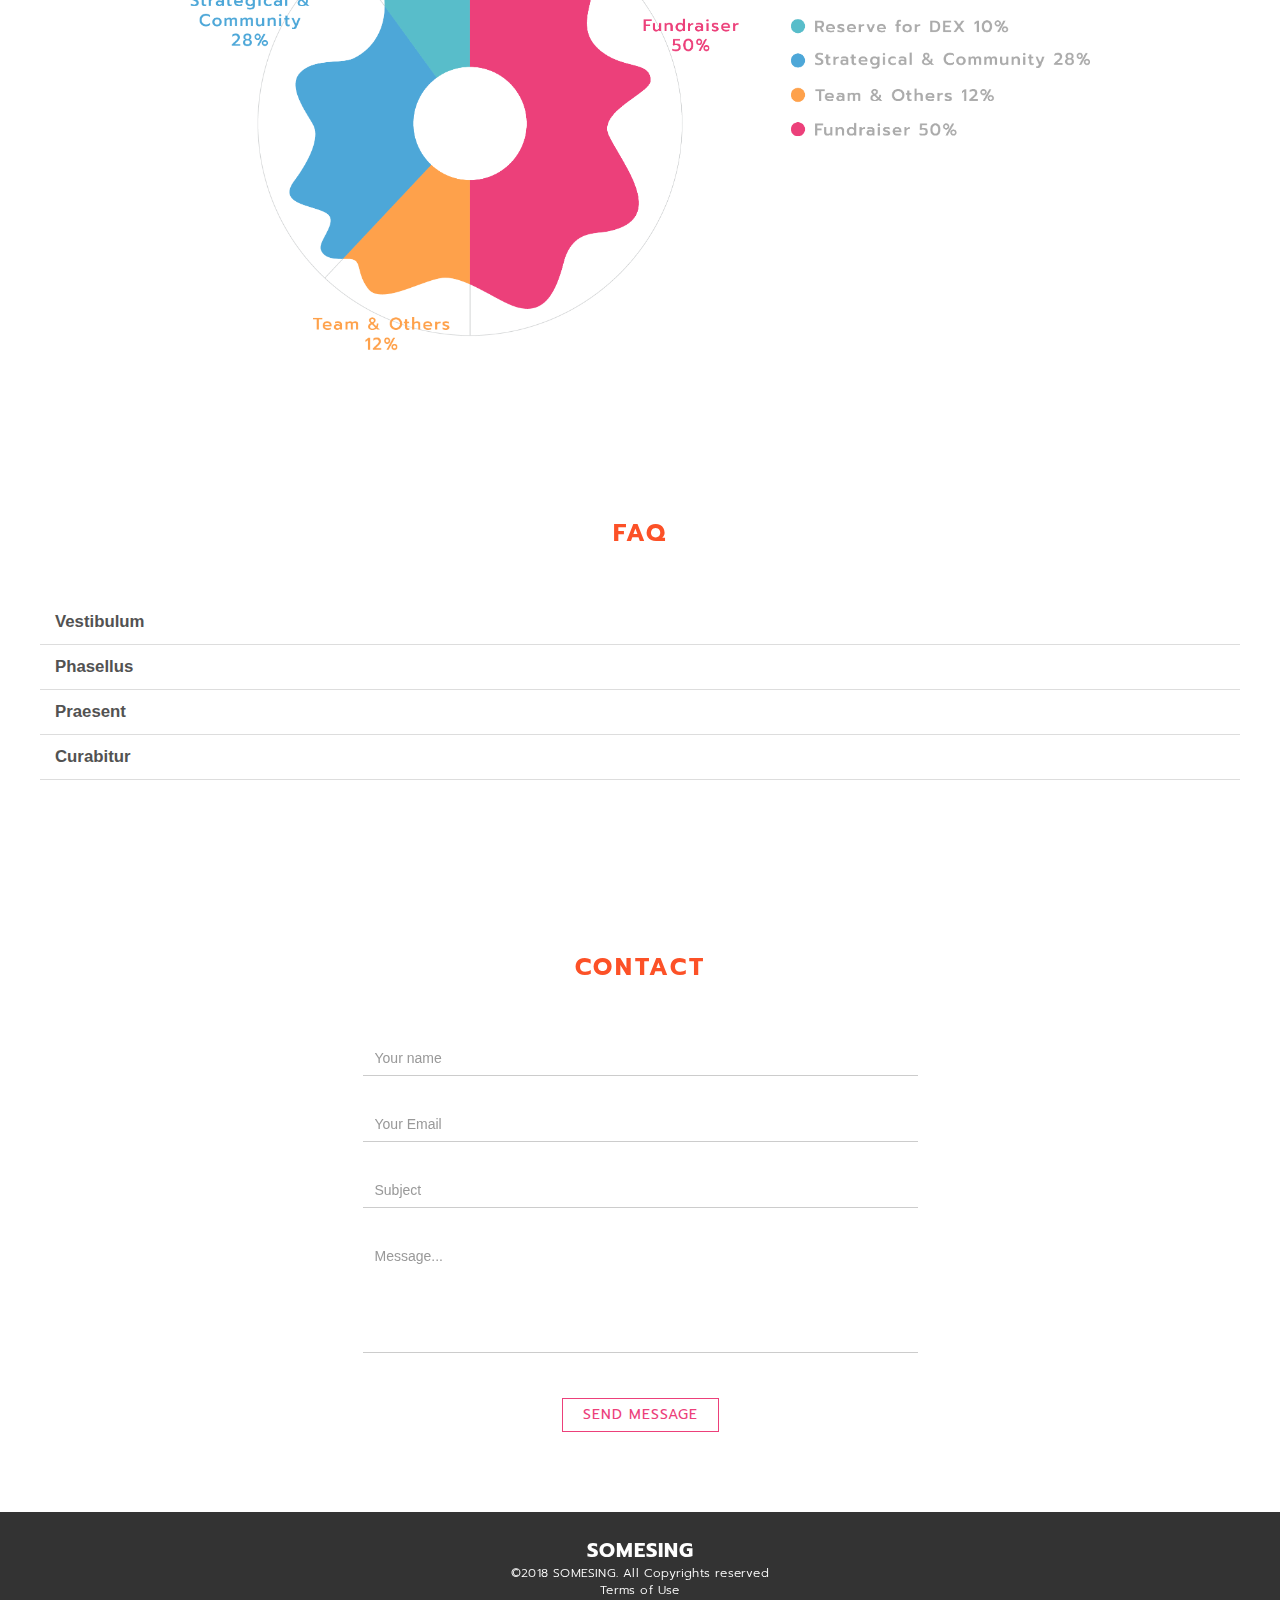
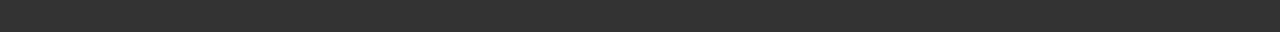
==== commit 77a1dfbd: "minor" ====
--- a/index.html
+++ b/index.html
@@ -356,7 +356,7 @@
             <div class="zoom">
               <div class="peopleImgBox1">
                 <img class="people" src="./resources/img/index/members/6.jpg" alt=""></div>
-              <div class="peopleTitle2">KEN YOON
+              <div class="peopleTitle2">Ken YOON
                 <div class="plusButton" onclick="plusEx.show('kenYoon');"><a class="hoverPlus" href="#none">
                   +</a>
                 </div>
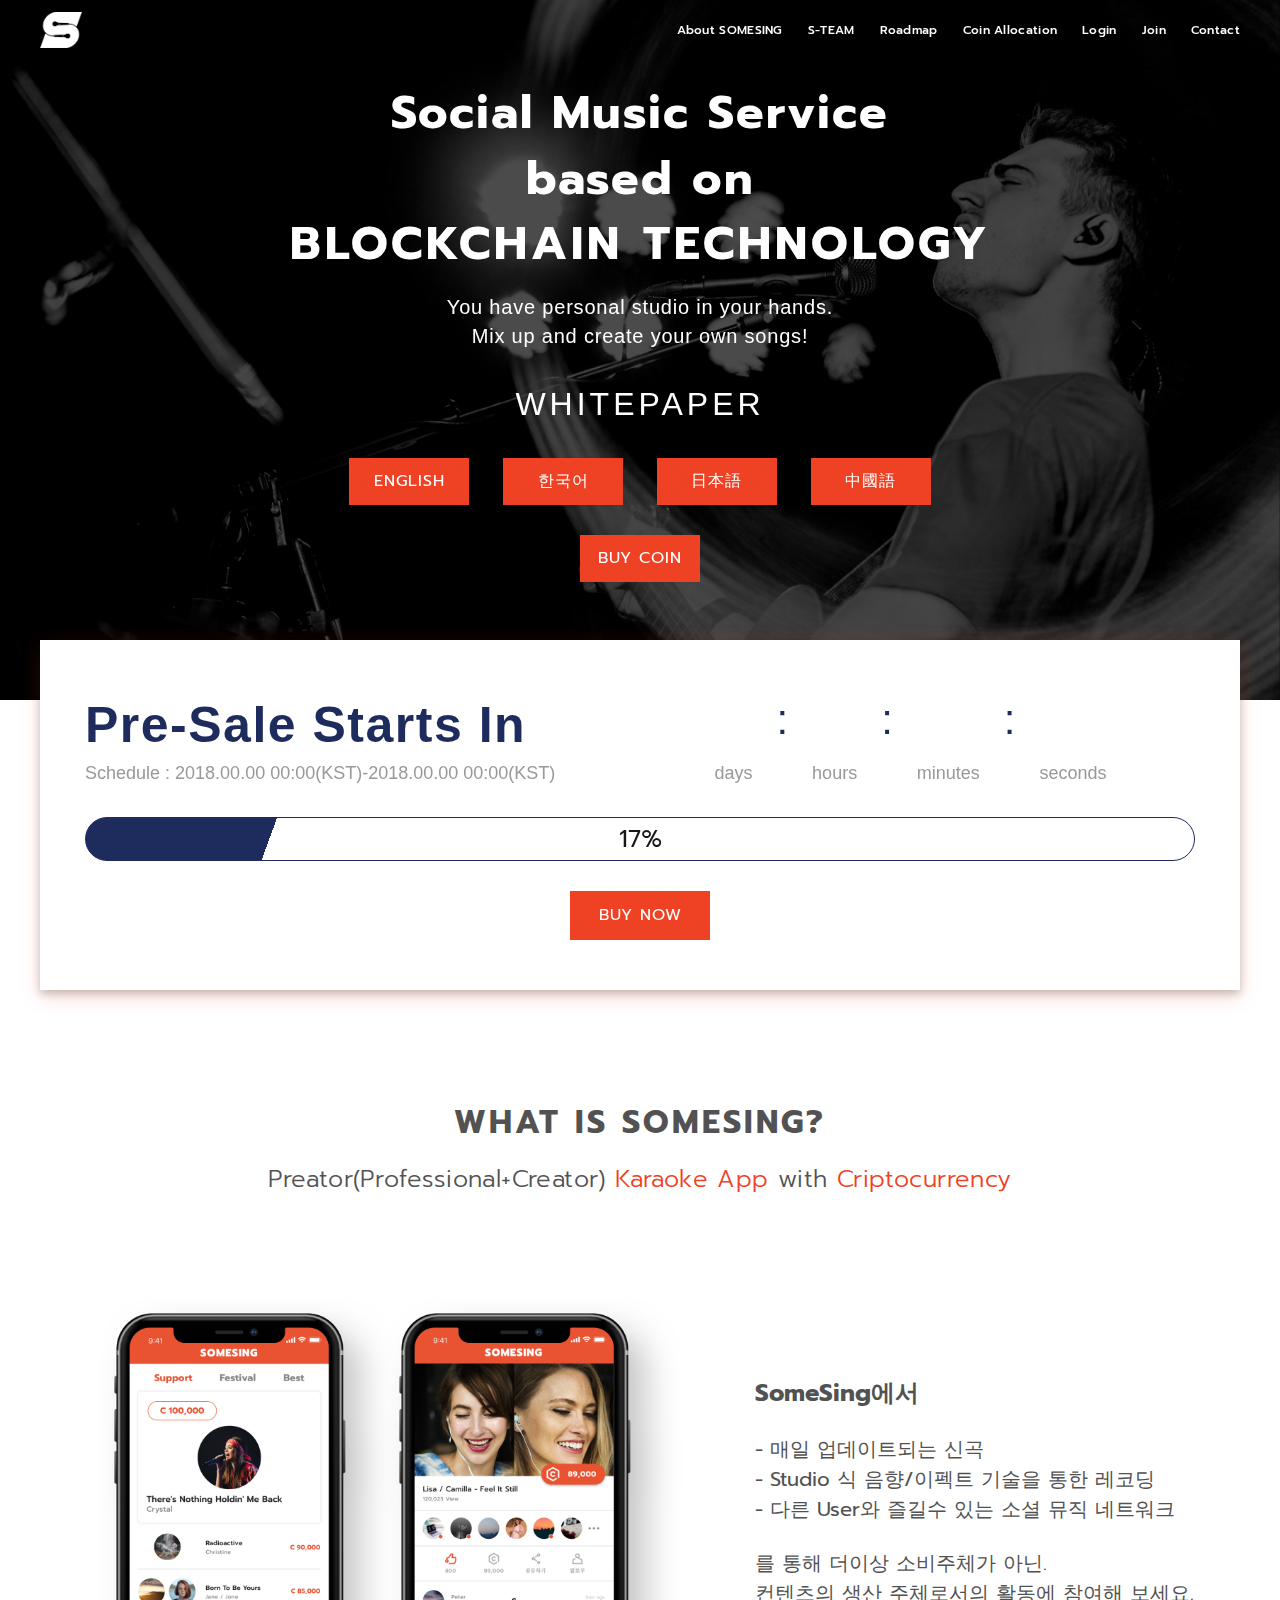
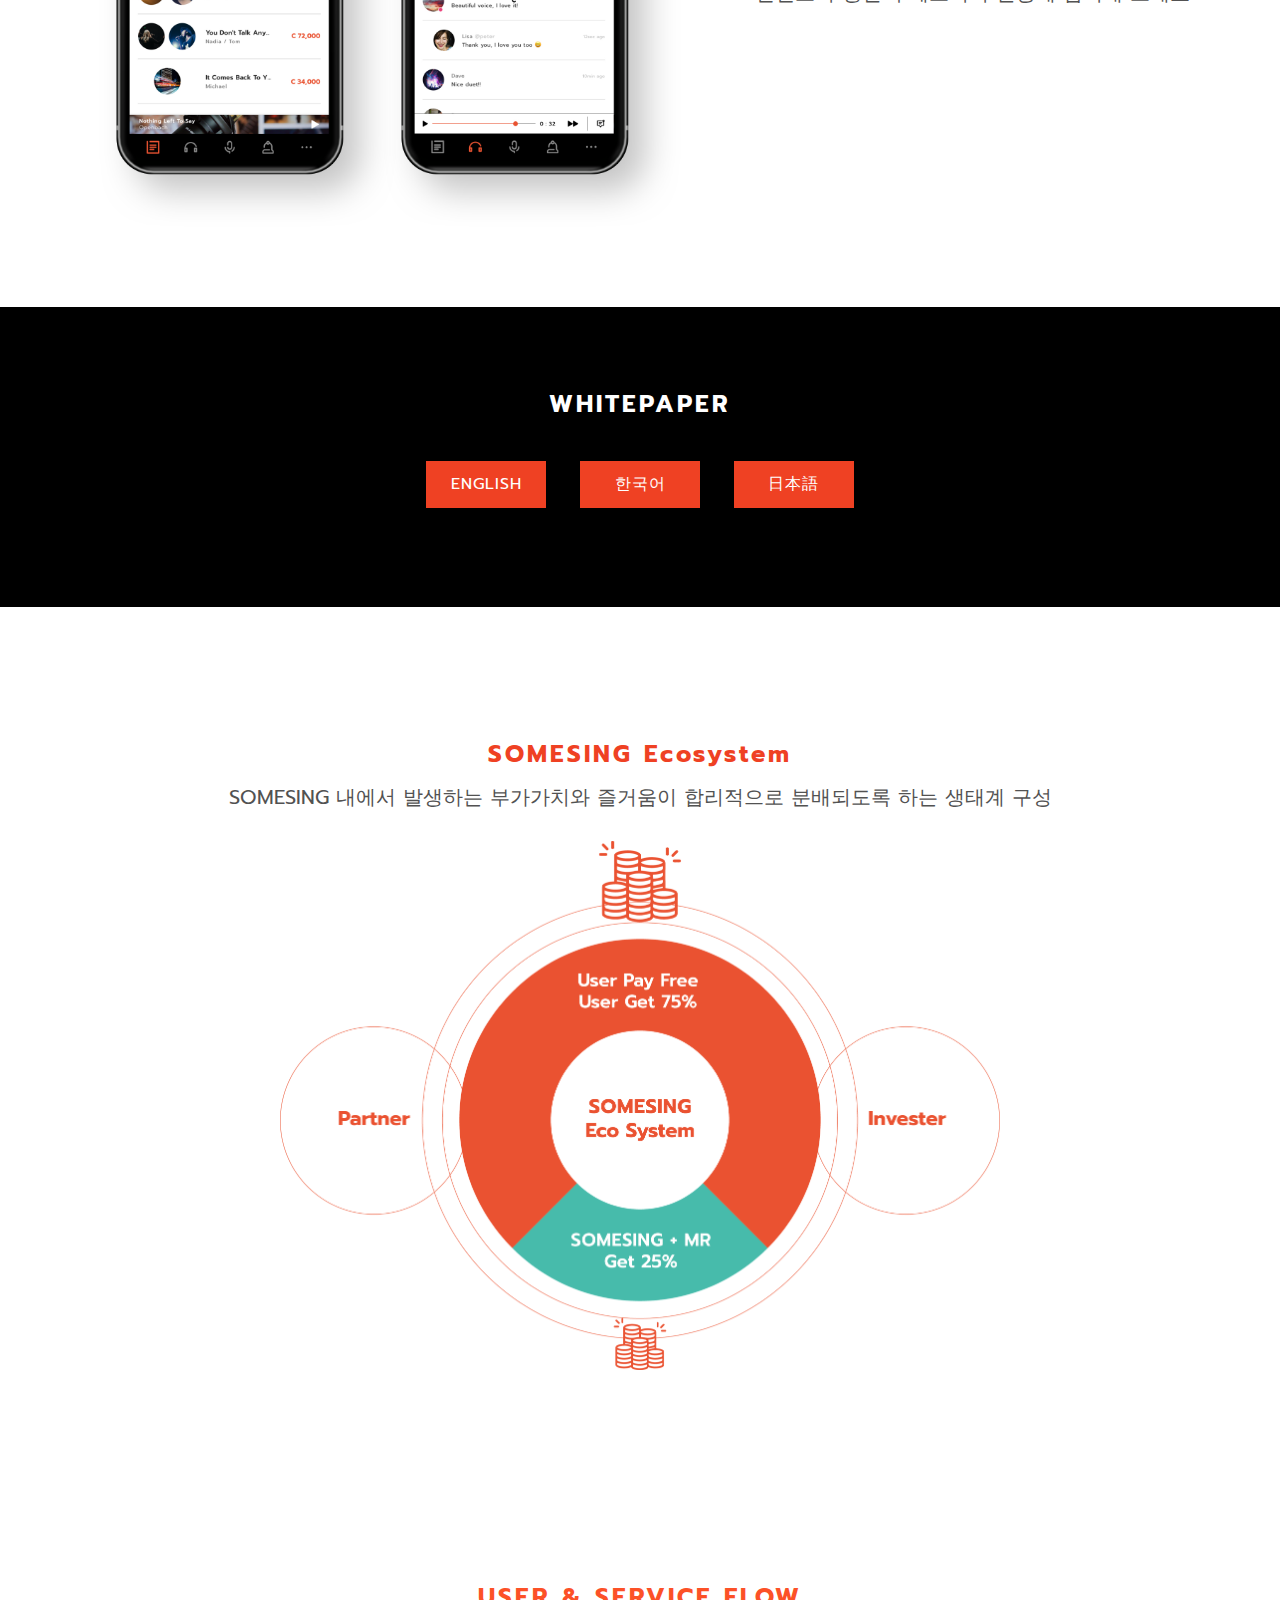
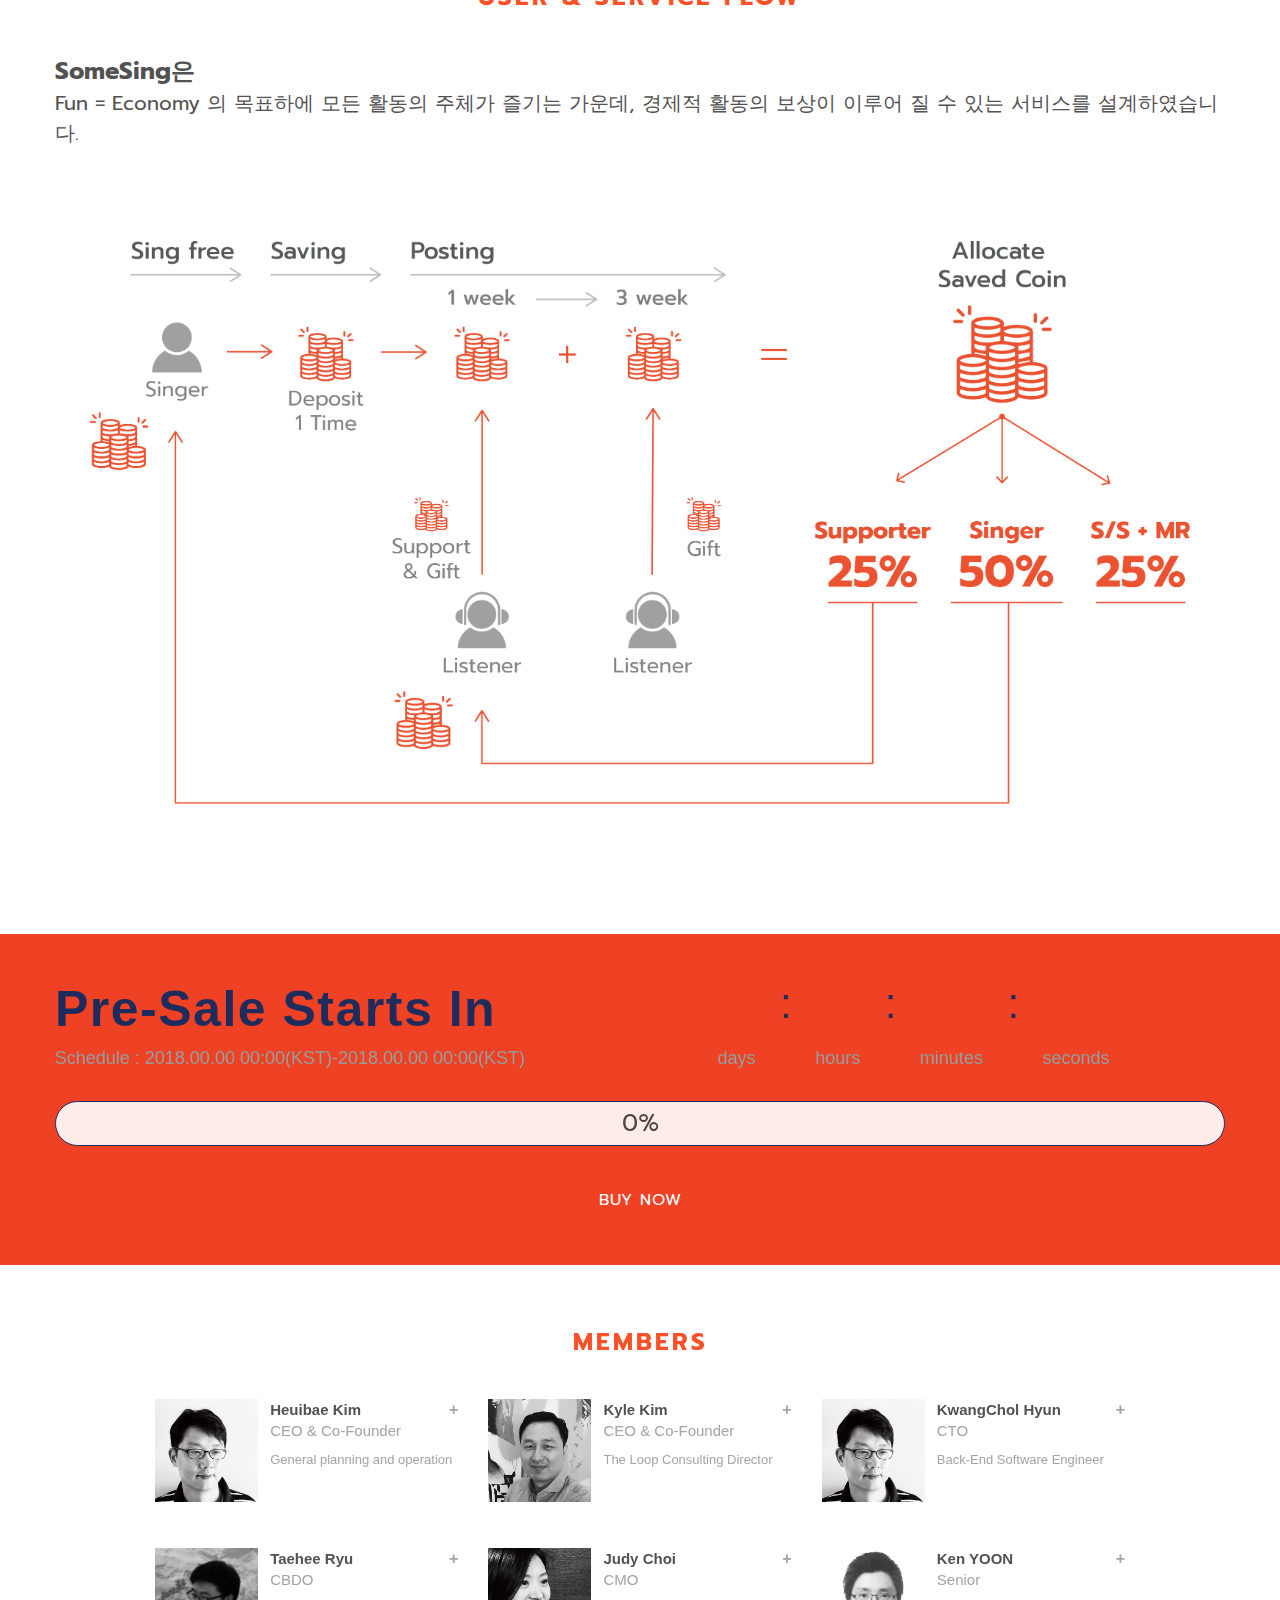
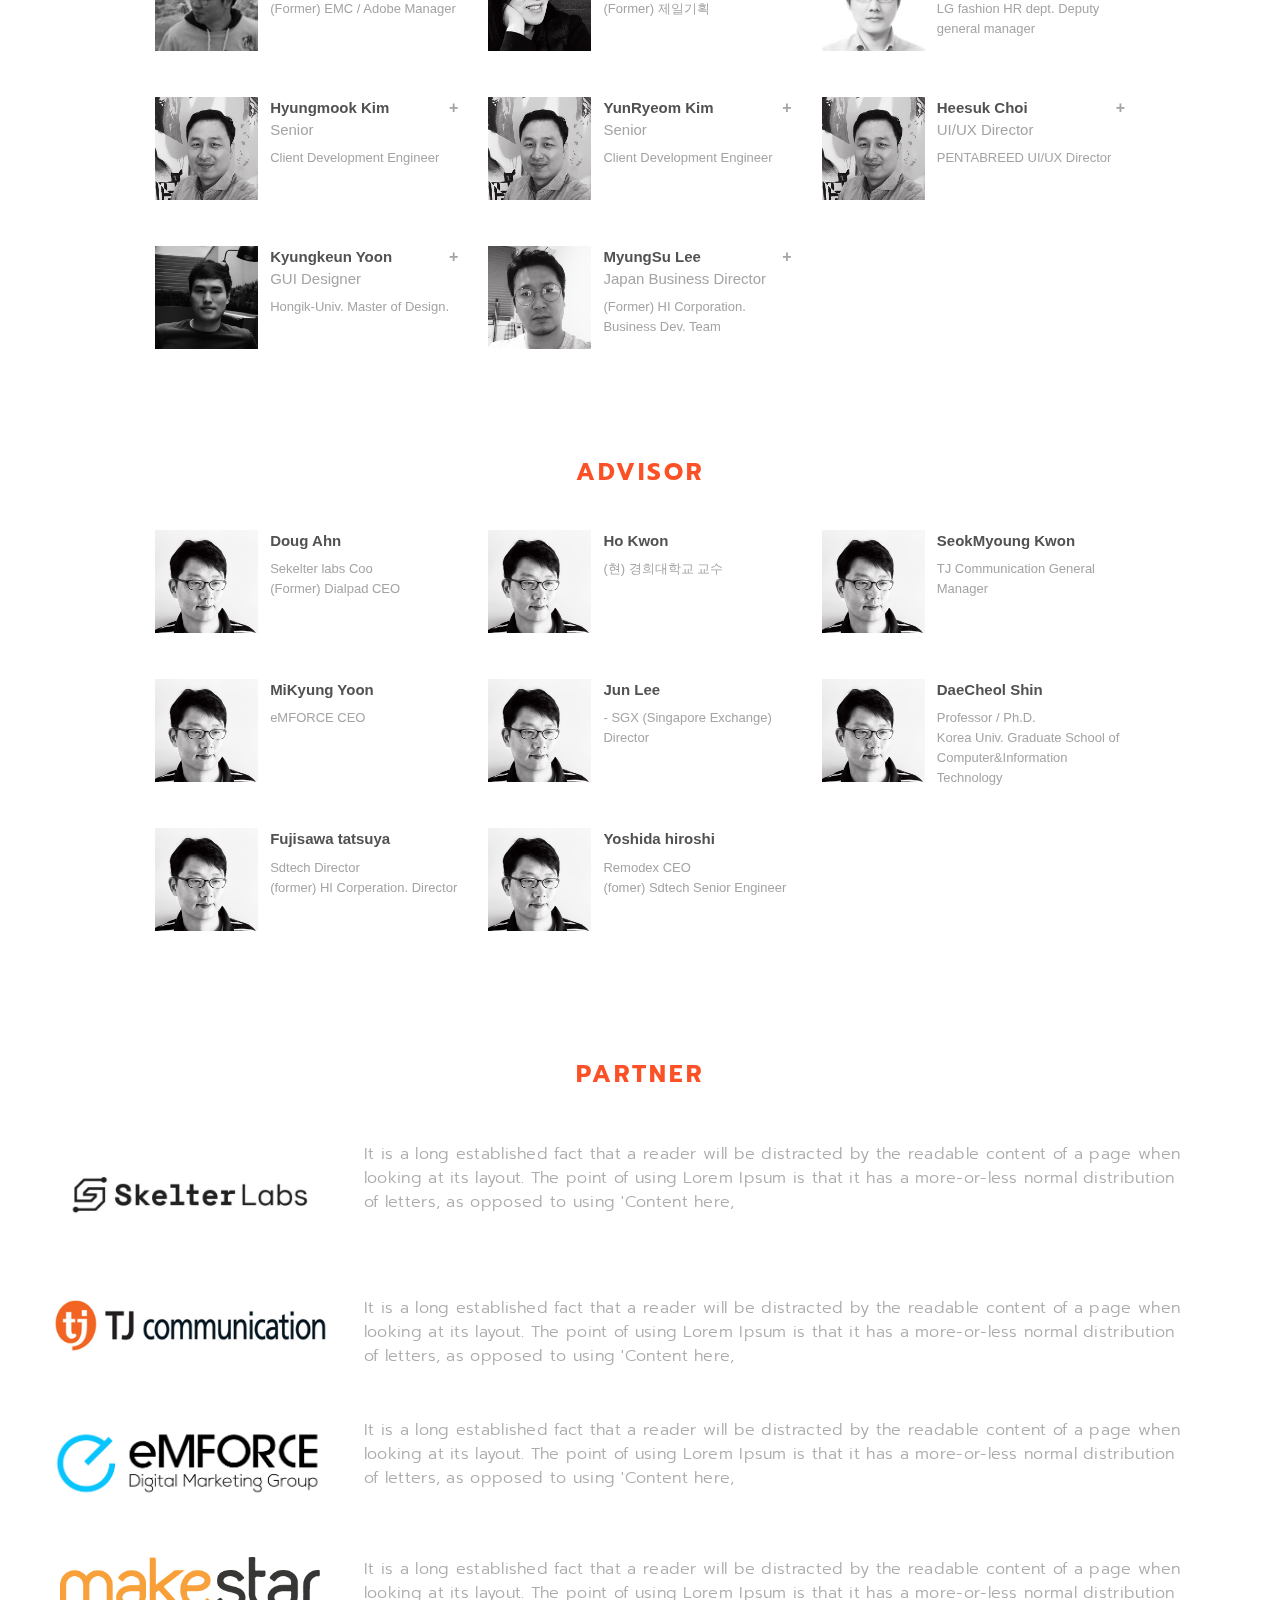
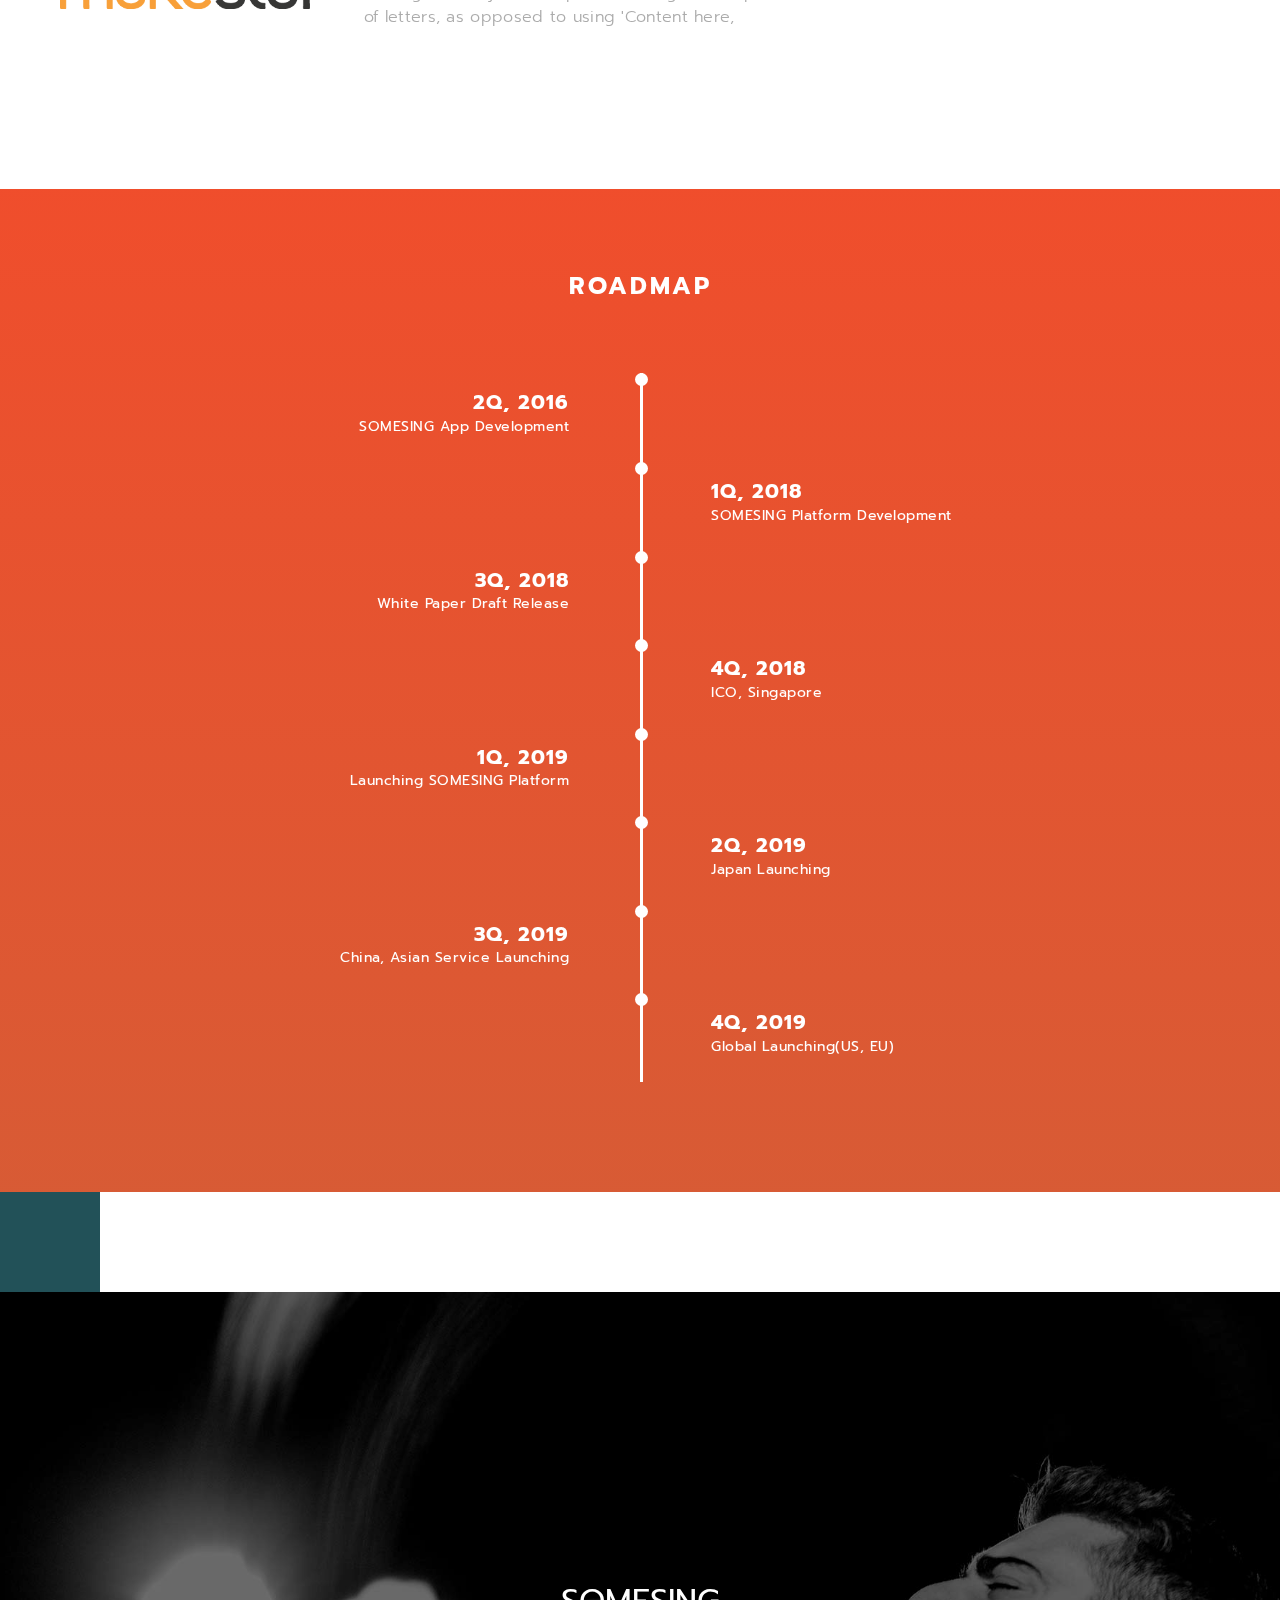
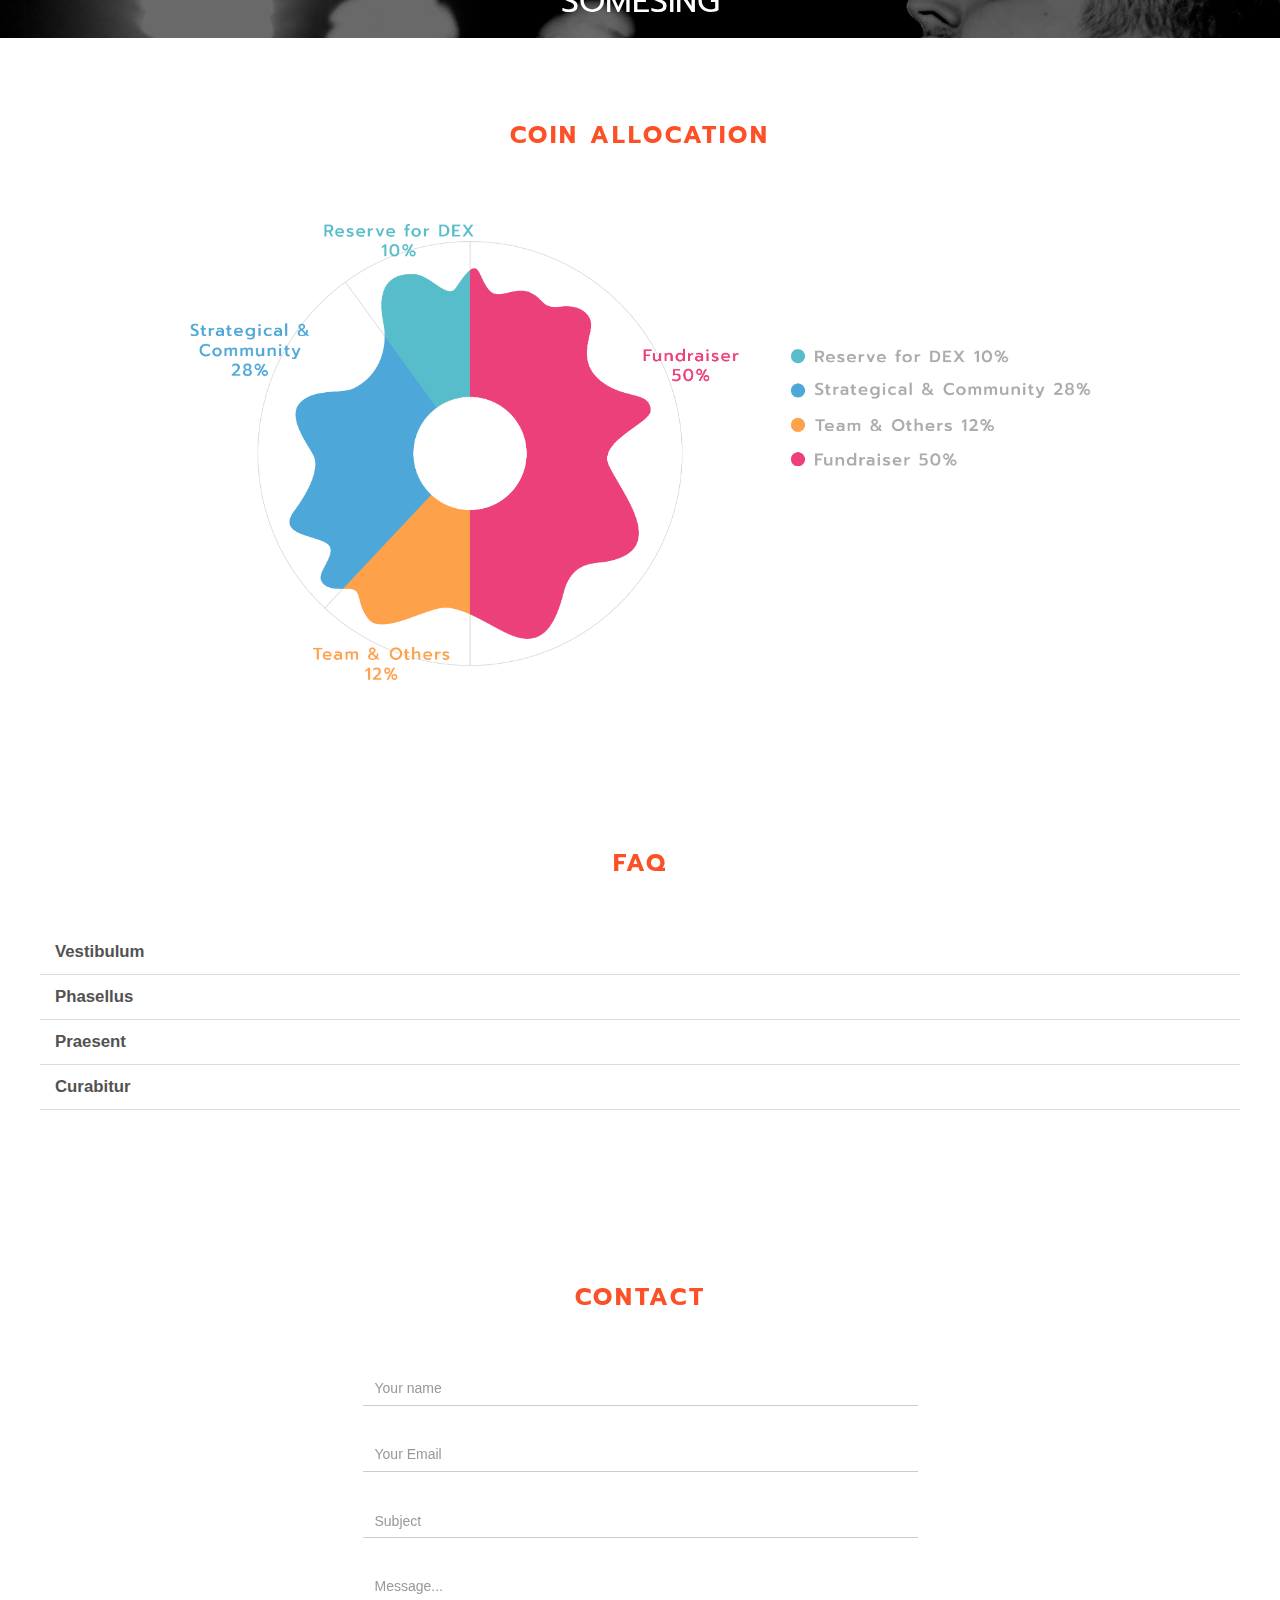
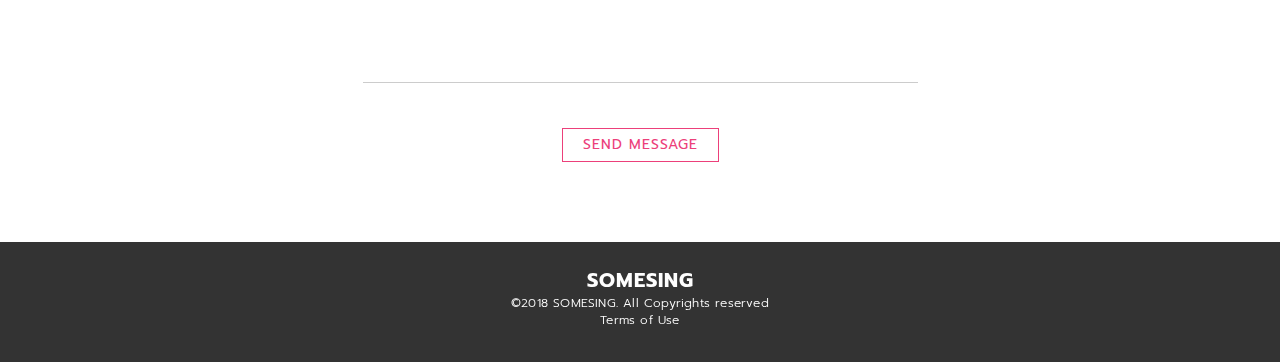
==== commit b76e6bf2: "링크수정, 시안 중간까지 추" ====
--- a/index.html
+++ b/index.html
@@ -12,17 +12,18 @@
   <link href="https://fonts.googleapis.com/css?family=Prompt:400,700,900" rel="stylesheet">
 
   <!-- Custom StyleSheets -->
-  <link rel="stylesheet" href="https://kkyoon86.github.io/web_v8/resources/css/index/intro.css">
-  <link rel="stylesheet" href="https://kkyoon86.github.io/web_v8/resources/css/index/progressbar.css">
-  <link rel="stylesheet" href="https://kkyoon86.github.io/web_v8/resources/css/index/navi.css">
-  <link rel="stylesheet" href="https://kkyoon86.github.io/web_v8/resources/css/index/body.css">
-  <link rel="stylesheet" href="https://kkyoon86.github.io/web_v8/resources/css/index/article.css">
-  <link rel="stylesheet" href="https://kkyoon86.github.io/web_v8/resources/css/index/members.css">
-  <link rel="stylesheet" href="https://kkyoon86.github.io/web_v8/resources/css/index/partner.css">
-  <link rel="stylesheet" href="https://kkyoon86.github.io/web_v8/resources/css/index/footer.css">
-  <link rel="stylesheet" href="https://kkyoon86.github.io/web_v8/resources/css/index/faq.css">
-  <link rel="stylesheet" href="https://kkyoon86.github.io/web_v8/resources/css/index/contact.css">
-  <link rel="stylesheet" href="https://kkyoon86.github.io/web_v8/resources/css/index/roadmap.css">
+  <link rel="stylesheet" href="./resources/css/index/intro.css">
+  <link rel="stylesheet" href="./resources/css/index/progressbar.css">
+  <link rel="stylesheet" href="./resources/css/index/navi.css">
+  <link rel="stylesheet" href="./resources/css/index/body.css">
+  <link rel="stylesheet" href="./resources/css/index/article.css">
+  <link rel="stylesheet" href="./resources/css/index/members.css">
+  <link rel="stylesheet" href="./resources/css/index/partner.css">
+  <link rel="stylesheet" href="./resources/css/index/footer.css">
+  <link rel="stylesheet" href="./resources/css/index/faq.css">
+  <link rel="stylesheet" href="./resources/css/index/contact.css">
+  <link rel="stylesheet" href="./resources/css/index/roadmap.css">
+  <link rel="stylesheet" href="./resources/css/index/middleprogress.css">
 
 
   <!-- fontawesome StyleSheets -->
@@ -253,7 +254,49 @@
   </div>
 
   <!-- article 2 종료-->
-
+  <div id="middleCounterSome" class="sectionSomeMiddle">
+    <div class="middleCounterBox">
+      <div class="middleCounterRow">
+        <div class="col-md-6">
+          <div class="preSaleStart">Pre-Sale Starts In</div>
+          <div class="preSaleStartText">Schedule : 2018.00.00 00:00(KST)-2018.00.00 00:00(KST)</div>
+
+        </div>
+        <div class="col-md-6 timerCol">
+          <div id="timer" class="timerContainer clearfix">
+            <div class="timeBox timeBoxMargin">
+              <div><span id="days"></span></div>
+              days
+            </div>
+            <div class="counterBorder">:</div>
+            <div class="timeBox timeBoxMargin">
+              <div><span id="hours"></span></div>
+              hours
+            </div>
+            <div class="counterBorder">:</div>
+            <div class="timeBox timeBoxMargin">
+              <div><span id="minutes"></span></div>
+              minutes
+            </div>
+            <div class="counterBorder">:</div>
+            <div class="timeBox">
+              <div><span id="seconds"></span></div>
+              seconds
+            </div>
+          </div>
+        </div>
+
+        <div class="col-md-12 barBox">
+          <div id="progressBar">
+            <span id="progressText">
+		<span id="progressCount">0</span>%
+            </span>
+          </div>
+          <a href="#" class="someButtonInCounter">BUY NOW</a>
+        </div>
+      </div>
+    </div>
+  </div>
 
 
   <!-- 맴버 시작 -->
--- a/resources/css/index/intro.css
+++ b/resources/css/index/intro.css
@@ -0,0 +1,275 @@
+@charset "UTF-8";
+/* CSS Document */
+
+/*
+* {
+  font-family: 'prompt', sans-serif !important;
+
+}*/
+
+.introBox {
+  height: 700px;
+  vertical-align: middle;
+  text-align: center;
+  overflow: hidden;
+  position: relative;
+  background-color: #000;
+  z-index: -2;
+}
+
+
+
+.introContainer {
+  margin: 0 auto 0 auto;
+  padding-top: 110px;
+}
+
+
+
+.introRightBorder {
+  display: inline-block;
+}
+
+.mainTitleBox {
+  position: absolute;
+  height: 700px;
+  padding: 80px;
+  width: 100%;
+  text-align: center;
+}
+
+.titleCommon {
+  color: #fff;
+  font-weight: 700;
+  font-size: 46px;
+  font-family: 'prompt', sans-serif;
+  letter-spacing: 2px;
+}
+
+.maintitle3 {
+  letter-spacing: 4px !important;
+}
+
+.mainText {
+  color: #fff;
+  font-size: 20px;
+  font-weight: 400;
+  letter-spacing: 0.8px;
+  padding: 16px;
+}
+
+.introWhitePaper {
+  color: #fff;
+  font-size: 32px;
+  letter-spacing: 4px;
+  padding-top: 16px;
+}
+
+.someButton {
+  background-color: #EF4123;
+  border: none;
+  color: white;
+  width: 120px;
+  padding: 12px 0;
+  text-align: center;
+  text-decoration: none;
+  display: inline-block;
+  font-size: 16px;
+  font-family: 'prompt', sans-serif;
+  letter-spacing: 1px;
+  margin-top: 30px;
+  z-index: 3;
+}
+
+.someB1 {
+  margin-right: 30px;
+}
+
+/*패럴렉스 실험*/
+
+.scScaleBox {
+  width: 100px;
+  height: 100px;
+  background-color: #225158;
+
+}
+
+.bcg-parallax {
+  padding: 150px 0;
+  color: #fff;
+  background-color: #000;
+  text-align: center;
+  vertical-align: middle;
+  position: relative;
+  overflow: hidden
+}
+
+.bcg {
+  background: url('../../img/index/intro/intro.jpg') no-repeat;
+  background-size: cover;
+  position: absolute;
+  width: 100%;
+  height: 150%;
+  top: 0;
+  z-index: 1;
+  opacity: 0.7;
+}
+
+.content-parall {
+  width: 90%;
+  margin: 0 auto;
+  max-width: 1120px;
+  position: relative;
+  z-index: 2;
+  font-size: 32px;
+  font-family: 'prompt', sans-serif;
+}
+
+.someButtonInCounter {
+  background-color: #EF4123;
+  border: none;
+  color: white;
+  width: 200px;
+  padding: 16px 0;
+  text-align: center;
+  text-decoration: none;
+  display: inline-block;
+  font-size: 16px;
+  font-family: 'prompt', sans-serif;
+  letter-spacing: 1px;
+  margin-top: 60px;
+}
+
+/*패럴렉스 실험 끝*/
+
+.introParallax {
+  background: url('../../img/index/intro/intro.jpg') no-repeat;
+  background-size: cover;
+  position: absolute;
+  width: 100%;
+  height: 150%;
+  top: 0;
+  z-index: -1;
+  opacity: 0.5;
+
+}
+
+/* 모바일 사이즈 때 적용되는 스타일 시트 */
+
+@media (max-width: 1200px) {
+  .introContainer {
+    width: 992px;
+  }
+}
+
+
+@media (max-width: 992px) {
+  .introContainer {
+    width: 768px;
+  }
+}
+
+
+@media (max-width: 768px) {
+
+  .introContainer {
+    width: 576px;
+    padding-top: 100px;
+  }
+
+  .introCounterSection {
+    display: block;
+  }
+
+  .introWelcome {
+    font-size: 35px;
+  }
+
+  .introCounterContrainer {
+    width: 100px;
+    height: 100px;
+  }
+
+  .introCounterCaption {
+    height: 30px;
+    font-size: 1.7rem;
+  }
+
+  .introCounterBar {
+    height: 2px;
+    width: 40px;
+  }
+
+  .introCounterValue {
+    font-size: 40px;
+    height: 60px;
+  }
+
+  .introContent {
+    margin-top: 10px;
+    font-size: 1.5rem;
+    margin-left: 0;
+  }
+  .introCounterBar.introRightBorder {
+    display: none;
+  }
+  div#home {
+    text-align: center;
+  }
+
+  .introBox {
+    height: 90vh;
+    vertical-align: middle;
+    background-repeat: no-repeat;
+    background-position-x: -300px;
+    background-position-y: 30px;
+    text-align: center;
+  }
+
+  .introWelcome {
+    font-size: 30px;
+    text-align: center;
+    margin-left: 0;
+    letter-spacing: 3px;
+    font-weight: 700;
+    position: relative;
+    top: 0;
+    line-height: 36px;
+    width: 100%;
+  }
+  .introCounterBox {
+    /*	position: absolute;*/
+    /*	width: 420px;*/
+    margin: 25px auto 0 auto;
+    text-align: left;
+    display: inline-block;
+    margin-left: 0;
+
+  }
+
+
+}
+
+::placeholder {
+  color: #ededed;
+  opacity: 1;
+  /* Firefox */
+}
+
+:-ms-input-placeholder {
+  /* Internet Explorer 10-11 */
+  color: #ededed;
+}
+
+::-ms-input-placeholder {
+  /* Microsoft Edge */
+  color: #ededed;
+}
+
+@media (max-width: 576px) {
+  .introContainer {
+    width: 360px;
+  }
+
+
+}
--- a/resources/css/index/progressbar.css
+++ b/resources/css/index/progressbar.css
@@ -0,0 +1,123 @@
+@charset "UTF-8";
+/* CSS Document */
+
+#counterSome {
+  width: 1200px;
+  overflow: auto;
+  background-color: white;
+  padding: 60px 0;
+  margin: -20px auto;
+
+}
+
+.barBox {
+  text-align: center;
+}
+
+.counterBox {
+  background-color: white;
+  position: absolute;
+  width: 1200px;
+  margin: -100px auto 0 auto;
+  padding: 50px 30px;
+  box-shadow: 0 4px 8px 0 rgba(0, 0, 0, 0.2), 0 6px 20px 0 rgba(232, 56, 13, 0.19);
+}
+
+.clearfix {
+  clear: both;
+}
+
+.clearfix:after {
+  clear: both;
+  content: "";
+  display: table;
+}
+
+.timerContainer {
+  width: 78%;
+  margin: 0 auto;
+}
+
+#timer {
+  font-size: 18px;
+  color: #999;
+}
+
+#timer span {
+  font-size: 50px;
+  color: #1E2C5D;
+  margin: 0 3px 0 15px;
+  font-weight: bold;
+}
+
+#timer span:first-child {
+  margin-left: 0;
+}
+
+.timeBox {
+  text-align: center;
+  float: left;
+}
+
+.timeBoxMargin {
+  margin-right: 24px;
+}
+
+.counterBorder {
+  float: left;
+  margin-right: 24px;
+  font-size: 42px;
+  color: #1E2C5D;
+}
+
+
+.preSaleStart {
+  font-size: 50px;
+  color: #1E2C5D;
+  font-weight: bold;
+  letter-spacing: 1.5px;
+}
+
+.preSaleStartText {
+  color: #999;
+  font-size: 18px;
+}
+
+#progressBar {
+  margin: auto;
+
+  border: solid 1px #1E2C5D;
+  width: 100%;
+  padding: 4px;
+  border-radius: 100px;
+  text-align: center;
+  background: rgba( 255, 255, 255, 0.9);
+}
+
+#progressText {
+
+  display: block;
+  width: 100%;
+  font-size: 24px;
+  font-family: 'prompt', sans-serif;
+  font-weight: 400;
+  background: rgba( 0, 0, 0, 0.7);
+  -webkit-background-clip: text;
+  color: transparent;
+}
+
+.col-md-12.barBox {
+  padding-top: 30px;
+}
+
+.someButtonInCounter {
+  margin-top: 30px;
+  width: 140px;
+  padding: 13px 0;
+}
+
+
+@media (max-width: 768px) {
+
+
+  @media (max-width: 576px) {
--- a/resources/css/index/navi.css
+++ b/resources/css/index/navi.css
@@ -0,0 +1,174 @@
+@charset "UTF-8";
+/* CSS Document */
+
+.rowMenu {
+  display: none;
+}
+
+ul.list-inline {
+  width: 100vw;
+  position: relative;
+  left: 50%;
+  right: 50%;
+  margin-left: -50vw;
+  margin-right: -50vw;
+  background-color: #fc5127;
+}
+
+
+
+.naviBar {
+  height: 60px;
+  line-height: 60px;
+  position: fixed;
+  width: 100%;
+  z-index: 100;
+  font-family: 'prompt', sans-serif;
+}
+
+.someLogo {
+  height: 36px;
+}
+
+.naviBar.blur {
+  background-color: #EF4123;
+}
+
+.naviContainer {
+  width: 1200px;
+  position: relative;
+  margin: 0 auto 0 auto;
+}
+
+.naviLogo {
+  top: 0px;
+  left: 0px;
+
+  width: 200px;
+  height: 100%;
+  text-align: left;
+
+
+  font-weight: bold;
+  letter-spacing: 0.6px;
+  color: #fff;
+  float: left;
+}
+
+.naviBtn {
+  margin-left: 20px;
+  font-size: 12px;
+  font-weight: 500;
+  letter-spacing: 0.3px;
+  color: #fff;
+}
+
+.naviLinkContainer {
+  float: right;
+
+  height: 100%;
+}
+
+::placeholder {
+  /* Chrome, Firefox, Opera, Safari 10.1+ */
+  color: #d1d1d1;
+  opacity: 1;
+  /* Firefox */
+}
+
+.naviLink {
+  list-style: none;
+  text-align: right;
+}
+
+.naviLink > li {
+  display: inline;
+}
+
+.naviBtn:hover {
+  text-decoration: underline !important;
+  font-weight: 400;
+  color: #fff;
+}
+
+
+
+@media(max-width: 992px) {
+  .naviBar {
+    height: 100px;
+  }
+
+  .naviContainer {
+    width: 768px;
+  }
+
+  .naviEmailContainer {
+    width: 400px;
+    left: 368px;
+
+  }
+
+  .naviLinkContainer {
+    top: 40px;
+    left: auto;
+    right: 0px;
+    width: 100%;
+  }
+
+  .naviLink {
+    margin: 0 auto 0 auto;
+  }
+}
+
+@media (max-width: 768px) {
+  .naviContainer {
+    width: 576px;
+  }
+  .naviEmailContainer {
+    width: 250px;
+    left: 326px;
+  }
+  ul.naviLink {
+    padding: 0;
+  }
+  .naviLogo {
+    font-size: 20px;
+  }
+  .rowMenu {
+    display: block;
+  }
+  .naviLinkContainer {
+    display: none;
+  }
+  .naviBar {
+    height: 40px;
+    line-height: 40px;
+  }
+  .naviBtn {
+    font-size: 14px;
+    margin: 0 2px 0 2px;
+  }
+}
+
+@media (max-width: 576px) {
+  .naviContainer {
+    width: 360px;
+    text-align: center;
+  }
+
+  .naviLogo {
+
+    margin: 0 auto 0 auto;
+  }
+
+
+  .naviLink {
+    text-align: center;
+  }
+
+  .naviLink > li {
+    text-align: center;
+  }
+
+
+}
--- a/resources/css/index/body.css
+++ b/resources/css/index/body.css
@@ -0,0 +1,10 @@
+@charset "UTF-8";
+/* CSS Document */
+
+#body {
+  font-family: 'prompt', sans-serif;
+  background-color: #fff;
+
+  padding: 0px;
+  margin: 0px;
+}
--- a/resources/css/index/article.css
+++ b/resources/css/index/article.css
@@ -0,0 +1,562 @@
+@charset "UTF-8";
+/* CSS Document */
+
+.pointTitle {
+  color: #EF4123;
+}
+
+.a-1 {
+  width: 120px;
+  stroke: rgba(255, 255, 255, 0.5);
+
+  fill: none;
+  stroke-width: 0.7px;
+  top: 250px;
+  left: 90px;
+  position: absolute;
+  z-index: 999;
+}
+
+.a-2 {
+  width: 120px;
+  stroke: rgba(255, 255, 255, 0.5);
+
+  fill: none;
+  stroke-width: 0.7px;
+  top: 80px;
+  left: 1140px;
+  position: absolute;
+  z-index: 999;
+}
+
+.article32px {
+  font-size: 32px !important;
+  padding-bottom: 16px !important;
+  color: #525252 !important;
+}
+
+.article24px {
+  font-size: 24px !important;
+}
+
+.articlecContainer1 {
+  margin-top: 240px;
+}
+
+.articleBox {
+  padding-top: 80px;
+  padding-bottom: 80px;
+  background-color: #fff;
+  text-align: center;
+  color: #ababab;
+  overflow: auto;
+
+}
+
+.articleContainer {
+  width: 1200px;
+  margin: 0 auto 0 auto;
+}
+
+.articleTitle {
+  width: 100%;
+  font-family: 'prompt', sans-serif;
+  font-size: 24px;
+  font-weight: 700;
+  letter-spacing: 3px;
+  color: #fc5127;
+  text-align: center;
+  padding-bottom: 40px;
+
+}
+
+
+.somesingApp {
+  padding-top: 180px;
+  font-size: 24px;
+  text-align: left;
+  color: #525252;
+  font-weight: 400;
+  font-family: 'prompt', sans-serif;
+}
+
+.somesingAppText {
+  padding-top: 24px;
+  text-align: left;
+  font-size: 20px;
+  font-family: 'prompt', sans-serif;
+  padding-bottom: 12px;
+  color: #525252;
+  line-height: 30px;
+}
+
+.somesingAppText2 {
+  padding-top: 12px;
+  text-align: left;
+  font-size: 20px;
+  font-family: 'prompt', sans-serif;
+  padding-bottom: 12px;
+  color: #525252;
+  line-height: 30px;
+}
+
+
+
+.ecoSystemText {
+
+  text-align: left;
+  font-size: 20px;
+  font-family: 'prompt', sans-serif;
+  padding: 12px 0 20px 0;
+  color: #525252;
+  text-align: center;
+}
+
+.ecoSystemText2 {
+  padding-top: 12px;
+  text-align: left;
+  font-size: 20px;
+  font-family: 'prompt', sans-serif;
+  padding-bottom: 12px;
+  color: #525252;
+  line-height: 30px;
+}
+
+
+.mockup1 {
+  width: 45%;
+  margin-top: 100px;
+}
+
+.mockup2 {
+  width: 45%;
+  margin-top: 100px;
+  margin-left: -20px;
+}
+
+.articleContent {
+  font-size: 20px;
+  font-weight: 300;
+  font-family: 'prompt', sans-serif;
+  letter-spacing: 0.4px;
+  color: #525252;
+}
+
+.articleImage {
+  width: 670px;
+  resize: auto;
+}
+
+.articleVerticalImage {
+  width: 670px;
+  resize: auto;
+  margin: 30px auto 0 auto;
+}
+
+.articleWideImage {
+  width: 800px;
+  resize: auto;
+  margin: 30px auto 0 auto;
+}
+
+.articleWideFullSizeImage {
+  width: 900px;
+  resize: auto;
+  margin: 30px auto 0 auto;
+}
+
+/*.articleMockupBox {
+  overflow: auto;
+}*/
+
+.fullArticle {
+  width: 1200px;
+  margin-top: 50px;
+  margin-left: auto;
+  margin-right: auto;
+}
+
+.ecoSystem {
+  font-family: 'prompt', sans-serif;
+  font-size: 24px;
+  font-weight: 700;
+  letter-spacing: 3px;
+  color: #EF4123;
+  text-align: center;
+}
+
+.articleDetailBox {
+  background-size: cover;
+  background-repeat: no-repeat;
+  overflow: hidden;
+  position: relative;
+  background-position-y: -120px;
+}
+
+.someUser {
+  font-size: 24px;
+  text-align: left;
+  color: #525252;
+  font-weight: 400;
+  font-family: 'prompt', sans-serif;
+
+}
+
+.someUserText {
+  padding-top: 0px;
+  text-align: left;
+  font-size: 20px;
+  font-family: 'prompt', sans-serif;
+  line-height: 30px;
+  padding-bottom: 40px;
+  color: #525252;
+
+}
+
+.articleBox.whitPaperBox {
+  color: #fff;
+  background-color: #000;
+  text-align: center;
+  vertical-align: middle;
+  height: 300px;
+
+}
+
+
+a.someButton:nth-child(1),
+a.someButton:nth-child(2) {
+  margin-right: 30px;
+}
+
+.whitepaperTitle {
+  color: #fff;
+}
+
+.whiteButton {
+  margin-top: 0;
+}
+
+
+
+
+
+
+
+
+
+
+@keyframes slideInUp {
+  from {
+    transform: translate3d(0, 100%, 0);
+    visibility: visible;
+  }
+
+  to {
+    transform: translate3d(0, 0, 0);
+  }
+}
+
+.articleDetailContainer.slideInUp {
+  animation-name: slideInUp;
+}
+
+
+
+.articleDetailTitle {
+  font-size: 24px;
+  font-weight: 500;
+  letter-spacing: 0.5px;
+  color: #fff;
+  font-family: 'prompt', sans-serif;
+}
+
+.articleDetailContent {
+  margin-top: 15px;
+  font-family: 'prompt', sans-serif;
+  font-size: 16px;
+  font-weight: 500;
+  line-height: 1.4;
+  letter-spacing: 0.4px;
+  text-align: left;
+  color: #fff;
+  width: 580px;
+  margin-bottom: 40px;
+}
+
+.userFlow {
+  width: 100%;
+}
+
+.userFlowBox {
+  padding: 20px;
+  /*border: 1px solid #fc5127;*/
+}
+
+.ecoSystemPng {
+  width: 90%;
+  padding-bottom: 50px;
+  padding-top: 10px;
+}
+
+.ecoSystemBox {
+  max-width: 800px;
+  margin: 0 auto;
+}
+
+.roadmapPink {
+  background-color: #fc5127;
+  padding-bottom: 80px;
+}
+
+.roadmapTitle {
+  color: #fff;
+}
+
+.col-md-12.userFlowBox {
+  padding: 50px;
+}
+
+
+@media (max-width: 1200px) {
+
+  .articleContainer {
+    width: 992px;
+  }
+
+  .articleVerticalImage {
+    width: 600px;
+  }
+
+  .articleWideImage {
+    width: 900px;
+  }
+
+  .articleWideFullSizeImage {
+    width: 972px;
+  }
+
+  .articleDetailContainer {
+    width: 314px;
+  }
+
+  .articleDetailContainerMargin {
+    margin-left: 20px;
+    margin-right: 20px;
+  }
+}
+
+
+@media (max-width: 992px) {
+
+  .articleVerticalImage {
+    width: 500px;
+  }
+
+  .articleWideImage {
+    width: 700px;
+  }
+
+  .articleWideFullSizeImage {
+    width: 748px;
+  }
+
+  .articleContainer {
+    width: 768px;
+  }
+
+  .articleDetailContainer {
+    width: 768px;
+  }
+
+  .articleDetailContainerMargin {
+    margin-left: 0px;
+    margin-right: 0px;
+  }
+}
+
+
+@media (max-width: 768px) {
+
+  .articleVerticalImage {
+    width: 450px;
+  }
+
+  .articleWideImage {
+    width: 600px;
+  }
+
+  .articleWideFullSizeImage {
+    width: 556px;
+  }
+
+  .articleContainer {
+    width: 93%;
+  }
+
+  .articleDetailContainer {
+    width: 576px;
+  }
+
+  .articleDetailContainerMargin {
+    margin-left: 0px;
+    margin-right: 0px;
+  }
+  .articleDetailBox {
+    width: 100%;
+  }
+  .articleDetailContent {
+    margin-top: 15px;
+    height: 130px;
+    font-family: 'prompt', sans-serif;
+    font-size: 16px;
+    font-weight: 500;
+    line-height: 1.4;
+    letter-spacing: 0.4px;
+    text-align: left;
+    color: #969696;
+    width: 100%;
+  }
+
+  .articleDetailContainerMargin {
+    margin-left: 0;
+  }
+
+  .articleDetailContainerMargin2 {
+    margin-left: 0;
+  }
+  .fullArticle {
+    width: 100%;
+  }
+  .articleBox {
+    padding-top: 40px;
+  }
+  .somesingApp {
+    font-size: 18px;
+    padding-top: 40px;
+  }
+  .somesingAppText {
+    padding-top: 8px;
+    text-align: left;
+    font-size: 16px;
+    line-height: 28px;
+    padding-bottom: 8px;
+  }
+  .somesingAppText2 {
+    padding-top: 8px;
+    text-align: left;
+    font-size: 16px;
+    line-height: 28px;
+    padding-bottom: 8px;
+  }
+  .ecoSystemTitle {
+    padding-top: 40px;
+    font-size: 18px;
+  }
+  .ecoSystemText {
+    padding-top: 8px;
+    text-align: left;
+    font-size: 16px;
+    line-height: 28px;
+    padding-bottom: 8px;
+  }
+  .ecoSystemText2 {
+    padding-top: 8px;
+    text-align: left;
+    font-size: 16px;
+    line-height: 28px;
+    padding-bottom: 50px;
+  }
+  .someUser {
+    font-size: 18px;
+  }
+  .someUserText {
+    padding-top: 8px;
+    text-align: left;
+    font-size: 16px;
+    line-height: 28px;
+    padding-bottom: 8px;
+  }
+  .userFlow {
+    width: 100%;
+    margin-top: 0px;
+    margin-left: 0px;
+  }
+  .ecoSystemPng {
+    width: 100%;
+    padding-bottom: 0px;
+  }
+  .article32px {
+    font-size: 24px !important;
+  }
+  .article24px {
+    font-size: 16px !important;
+  }
+  .mockup1 {
+    width: 45%;
+    margin-top: 20px;
+    margin-left: -40px;
+  }
+  .mockup2 {
+    width: 45%;
+    margin-top: 20px;
+    margin-left: -10px;
+  }
+  .col-md-5.articleMockup {
+    padding: 0;
+  }
+  .articleMockupBox.mockupbox2 {
+    width: 93%;
+    margin: auto;
+  }
+  .col-md-12.userFlow {
+    padding: 0;
+  }
+  .articleDetailBox {
+    background-size: cover;
+    background-repeat: no-repeat;
+    overflow: hidden;
+    position: relative;
+    background-position-y: 0px;
+    background-position-x: -300px;
+  }
+}
+
+
+@media (max-width: 576px) {
+  .articleContainer {
+    width: 93%;
+  }
+
+  .articleWideFullSizeImage {
+    width: 350px;
+  }
+
+  .articleTitle {
+    font-size: 20px;
+  }
+
+  .articleContent {
+    font-size: 16px;
+  }
+
+  .articleDetailTitle {
+    font-size: 20px;
+  }
+
+  .articleDetailContent {
+    font-size: 16px;
+  }
+
+  .articleVerticalImage {
+    width: 360px;
+  }
+
+  .articleWideImage {
+    width: 360px;
+  }
+
+  .articleDetailContainer {
+    width: 350px;
+    margin-top: 50px;
+  }
+}
--- a/resources/css/index/members.css
+++ b/resources/css/index/members.css
@@ -0,0 +1,271 @@
+@charset "UTF-8";
+/* CSS Document */
+
+.peopleContainer {
+  width: 1230px;
+  overflow: auto;
+  padding-top: 60px;
+  margin: 0 auto;
+}
+
+
+img.people {
+  max-width: 100%;
+
+}
+
+.pTitle {
+  font-family: 'prompt', sans-serif;
+  font-size: 24px;
+  font-weight: 700;
+  letter-spacing: 3px;
+  text-align: center;
+  padding-bottom: 40px;
+  color: #fc5127;
+}
+
+.imgContainer {
+  position: relative;
+  padding-bottom: 40px;
+  overflow: hidden;
+}
+
+.peopleImgBox1 {
+  overflow: hidden;
+  width: 34%;
+  float: left;
+  margin-bottom: 6px;
+  margin-right: 12px;
+}
+
+.peopleRow {
+  position: relative;
+  display: block;
+  width: inherit;
+  margin-left: 0;
+  margin-right: 0;
+  overflow: auto;
+}
+
+.peopleLine {
+  margin: 8px 0 7px 0;
+  width: 6%;
+  border-top: 2px solid #525252;
+}
+
+.peopleTitle2 {
+  padding-top: 0px;
+  font-size: 1.5rem;
+  color: #525252;
+  font-weight: 700;
+}
+
+.peopleTitle {
+  padding-top: 0px;
+  font-size: 2rem;
+  color: #fa5326;
+  font-weight: 700;
+}
+
+.peoplePosition {
+  padding-top: 20px;
+  font-size: 2rem;
+  color: #fa5326;
+  font-weight: 500;
+}
+
+.peopleText {
+  font-weight: 500;
+  font-size: 1.5rem;
+  color: #a4a4a4;
+  padding-top: 0;
+  transition: transform .3s;
+}
+
+.peopleText2 {
+  padding-top: 8px;
+  font-weight: 400;
+  font-size: 1.3rem;
+  color: #a4a4a4;
+  line-height: 2rem;
+  transition: transform .3s;
+}
+
+img.people {
+  transition: transform .3s;
+}
+
+div.zoom:hover img {
+  transform: scale(1.1);
+}
+
+div.zoom:hover .peopleText {
+  color: #5e5e5e;
+}
+
+a:hover {
+  text-decoration: none !important;
+}
+
+.memberTable {
+  width: 1000px;
+  display: flex;
+  flex-wrap: wrap;
+  margin: auto;
+}
+
+
+
+
+.memberImageDetail {
+  width: 100%;
+  height: 100%;
+  padding: 25px 25px 25px 25px;
+
+  position: absolute;
+  top: 0px;
+  left: 0px;
+
+  font-size: 16px;
+  line-height: 1.25;
+  letter-spacing: 0.3px;
+  text-align: left;
+  color: #ffffff;
+
+  background-color: rgba(0, 0, 0, 0.5);
+
+  animation: turnoff 0.3s linear forwards;
+}
+
+.memberImageDetail:hover {
+  animation: turnon 0.3s linear forwards;
+}
+
+@keyframes turnon {
+  from {
+    opacity: 0;
+  }
+  to {
+    opacity: 1;
+  }
+}
+
+@keyframes turnoff {
+  from {
+    opacity: 1;
+  }
+  to {
+    opacity: 0;
+  }
+}
+
+
+.plusButton {
+  float: right;
+  color: #a4a4a4;
+  font-size: 16px;
+}
+
+.plusEx {
+  padding: 24px 0 0 0;
+  font-size: 1.3rem;
+  color: #a4a4a4;
+  width: 100%;
+  display: none;
+  font-weight: 300;
+  letter-spacing: 0.3px;
+  animation: turnon 0.3s linear forwards;
+}
+
+.hoverPlus {
+  color: #a4a4a4;
+}
+
+.hoverPlus:hover {
+  color: #fc5127;
+}
+
+.hoverPlus:focus {
+  color: #fc5127;
+}
+
+.hoverPlus:-webkit-any-link {
+  text-decoration: none;
+}
+
+
+@media (max-width: 1200px) {
+  .membersContainer {
+    width: 992px;
+  }
+
+  .memberContainer {
+    width: 314px;
+
+  }
+  .memberImageContainer {
+    width: 314px;
+    height: 314px;
+  }
+
+}
+
+
+@media (max-width: 992px) {}
+
+@media (max-width: 768px) {
+  .peopleContainer {
+    width: 100%;
+    margin-left: auto;
+    margin-right: auto;
+  }
+  .peopleRow {
+    width: 93%;
+    margin-left: auto;
+    margin-right: auto;
+  }
+  .box {
+    padding: 0 5px !important;
+  }
+  .peopleTitle {
+    padding-top: 0;
+    font-size: 1.6rem;
+
+    font-weight: 700;
+  }
+  .peopleTitle2 {
+    padding-top: 0;
+    font-size: 1.5rem;
+
+    font-weight: 700;
+  }
+  .peopleImgBox1 {
+    overflow: hidden;
+    width: 24%;
+    float: left;
+    margin-bottom: 30px;
+    margin-right: 12px;
+  }
+
+
+  .peoplePosition {
+    padding-top: 8px;
+    font-size: 1.6rem;
+
+    font-weight: 500;
+  }
+  .peopleText {
+    padding-top: 4px;
+    padding-bottom: 8px;
+    font-size: 1.4rem;
+    color: #a4a4a4;
+  }
+  .imgContainer {
+    padding-bottom: 20px;
+  }
+  .memberTable {
+    width: 100%;
+  }
+}
+
+@media (max-width: 576px) {}
--- a/resources/css/index/partner.css
+++ b/resources/css/index/partner.css
@@ -0,0 +1,136 @@
+@charset "UTF-8";
+/* CSS Document */
+
+.partnerBox {
+  width: 100%;
+  padding-top: 80px;
+  padding-bottom: 160px;
+  text-align: center;
+  background-color: #fff;
+}
+
+.partnersContainer {
+  width: 1200px;
+  margin: 0 auto 0 auto;
+}
+
+.partnerTitle {
+  width: 100%;
+  font-family: 'prompt', sans-serif;
+  font-size: 24px;
+  font-weight: 700;
+  letter-spacing: 3px;
+  color: #fc5127;
+}
+
+.partnerContent {
+  font-family: 'prompt', sans-serif;
+  font-size: 20px;
+  font-weight: 300;
+  letter-spacing: 0.4px;
+  color: #ababab;
+}
+
+
+.partnerContainer {
+  width: 100%;
+  margin-top: 50px;
+  line-height: 100%;
+  text-align: justify;
+}
+
+.partnerImageContainer {
+  display: inline-block;
+
+  width: 25%;
+  height: 100%;
+
+
+}
+
+.partnerImage {
+  width: 100%;
+  height: auto;
+  resize: both;
+  margin: auto;
+
+}
+
+.partnerContent {
+  display: inline-block;
+
+  width: 70%;
+  padding-left: 20px;
+
+  vertical-align: top;
+
+  font-family: 'prompt', sans-serif;
+  font-size: 16px;
+  font-weight: 300;
+  line-height: 1.5;
+  letter-spacing: 0.3px;
+  text-align: left;
+  color: #ababab;
+}
+
+.makeStar {
+  padding: 0 20px;
+}
+
+@media (max-width: 1200px) {
+  .partnersContainer {
+    width: 992px;
+  }
+}
+
+
+@media (max-width: 992px) {
+  .partnersContainer {
+    width: 768px;
+  }
+}
+
+@media (max-width: 768px) {
+  .partnersContainer {
+    width: 92%;
+  }
+
+  .partnerContainer {
+    text-align: center;
+    margin-top: 50px;
+  }
+
+  .partnerImageContainer {
+    width: 250px;
+    height: 60px;
+
+  }
+
+  .partnerContent {
+    width: 100%;
+    padding: 0px;
+    margin-top: 20px;
+  }
+  .partnerContent {
+    font-size: 1.3rem;
+  }
+  .partnerBox {
+    padding-top: 80px;
+  }
+}
+
+
+
+@media (max-width: 576px) {
+  .partnersContainer {
+    width: 92%;
+  }
+
+
+
+  .partnerContent {
+    width: 100%;
+    padding: 0px;
+    margin-top: 20px;
+  }
+}
--- a/resources/css/index/footer.css
+++ b/resources/css/index/footer.css
@@ -0,0 +1,30 @@
+@charset "UTF-8";
+/* CSS Document */
+
+.footerDefault {
+
+  width: 100%;
+  height: 120px;
+
+  background-color: #333333;
+  font-family: 'Prompt', sans-serif;
+  text-align: center;
+}
+
+.footerLicense {
+  font-size: 12px;
+  font-weight: 300;
+  letter-spacing: 0.2px;
+
+  color: #fefefe;
+
+}
+
+.footerLogo {
+  padding-top: 24px;
+
+  font-size: 20px;
+  font-weight: bold;
+  letter-spacing: 1px;
+  color: #fefefe;
+}
--- a/resources/css/index/faq.css
+++ b/resources/css/index/faq.css
@@ -0,0 +1,73 @@
+@charset "UTF-8";
+/* CSS Document */
+
+.accordion-container {
+  position: relative;
+  max-width: 1200px;
+  height: auto;
+  margin: 10px auto;
+}
+
+.accordion-container > h2 {
+  text-align: center;
+  color: #fff;
+  padding-bottom: 5px;
+  margin-bottom: 20px;
+  padding-bottom: 15px;
+  border-bottom: 1px solid #ddd;
+}
+
+.set {
+  position: relative;
+  width: 100%;
+  height: auto;
+  background-color: #f5f5f5;
+}
+
+.set > a {
+  display: block;
+  padding: 10px 15px;
+  text-decoration: none;
+  color: #525252;
+  font-weight: 600;
+  border-bottom: 1px solid #ddd;
+  -webkit-transition: all 0.2s linear;
+  -moz-transition: all 0.2s linear;
+  transition: all 0.2s linear;
+  background-color: #fff;
+  font-size: 1.2em;
+}
+
+.set > a i {
+  float: right;
+  margin-top: 2px;
+}
+
+.set > a i:hover,
+.set > a:hover {
+  color: #fc5127;
+}
+
+.set > a.active {
+  background-color: #fc5124;
+  color: #fff;
+}
+
+.content {
+  background-color: #fff;
+  border-bottom: 1px solid #ddd;
+  display: none;
+  font-size: 1.5rem;
+}
+
+.content p {
+  padding: 10px 15px;
+  margin: 0 0 20px 0;
+  color: #333;
+}
+
+.faqBox {
+  padding-top: 80px;
+  padding-bottom: 80px;
+  overflow: auto;
+}
--- a/resources/css/index/contact.css
+++ b/resources/css/index/contact.css
@@ -0,0 +1,67 @@
+@charset "utf-8";
+/* CSS Document */
+
+textarea {
+  resize: none;
+}
+
+.form-label {
+  font-size: 1.2rem;
+  color: #ec407a;
+  margin: 0;
+  display: block;
+  opacity: 1;
+  -webkit-transition: .333s ease top, .333s ease opacity;
+  transition: .333s ease top, .333s ease opacity;
+}
+
+.form-control {
+  border-radius: 0 !important;
+  border-color: #ccc;
+  border-width: 0 0 2px 0;
+  border-style: none none solid none !important;
+  box-shadow: none !important;
+}
+
+.form-control:focus {
+  box-shadow: none !important;
+  border-color: #ec407a !important;
+}
+
+.js-hide-label {
+  opacity: 0;
+}
+
+.js-unhighlight-label {
+  color: #999
+}
+
+.btn-start-order {
+  background: 0 0 #ffffff;
+  border: 1px solid #2f323a;
+  border-radius: 3px;
+  color: #2f323a;
+  font-size: 16px;
+  line-height: inherit;
+  margin: 30px 0;
+  padding: 10px 50px;
+  text-transform: uppercase;
+  transition: all 0.25s ease 0s;
+}
+
+.btn-start-order:hover,
+.btn-start-order:active,
+.btn-start-order:focus {
+  border-color: #ec407a;
+  color: #fff !important;
+  background-color: #ec407a;
+}
+
+button.btn.btn-start-order {
+  border: 1px solid #EC407A;
+  color: #ec407a;
+  letter-spacing: 1px;
+  padding: 6px 20px;
+  border-radius: 0;
+  font-family: 'prompt', sans-serif;
+}
--- a/resources/css/index/roadmap.css
+++ b/resources/css/index/roadmap.css
@@ -0,0 +1,192 @@
+@charset "UTF-8";
+/* CSS Document */
+
+#timeline .timeline-item:after,
+header:before,
+#timeline .timeline-item:before {
+  content: '';
+  display: block;
+  width: 100%;
+  clear: both;
+}
+
+/**,
+*:before,
+*:after {
+  box-sizing: border-box;
+  -webkit-box-sizing: border-box;
+  -moz-box-sizing: border-box;
+}*/
+
+#timeline {
+  width: 100%;
+  margin: 30px auto;
+  position: relative;
+  padding: 0 10px;
+  -webkit-transition: all 0.4s ease;
+  -moz-transition: all 0.4s ease;
+  -ms-transition: all 0.4s ease;
+  transition: all 0.4s ease;
+}
+
+#timeline:before {
+  content: "";
+  width: 3px;
+  height: 100%;
+  background: #fff;
+  left: 50%;
+  top: 0;
+  position: absolute;
+}
+
+#timeline:after {
+  content: "";
+  clear: both;
+  display: table;
+  width: 100%;
+}
+
+#timeline .timeline-item {
+  margin-bottom: 10px;
+  position: relative;
+}
+
+#timeline .timeline-item .timeline-icon {
+  background: #fff;
+  width: 13px;
+  height: 13px;
+  position: absolute;
+  top: 0;
+  left: 50%;
+  overflow: hidden;
+  margin-left: -5px;
+  -webkit-border-radius: 50%;
+  -moz-border-radius: 50%;
+  -ms-border-radius: 50%;
+  border-radius: 50%;
+}
+
+#timeline .timeline-item .timeline-icon svg {
+  position: relative;
+  top: 14px;
+  left: 14px;
+}
+
+#timeline .timeline-item .timeline-content {
+  width: 45%;
+  padding: 20px;
+
+  -webkit-transition: all 0.3s ease;
+  -moz-transition: all 0.3s ease;
+  -ms-transition: all 0.3s ease;
+  transition: all 0.3s ease;
+}
+
+#timeline .timeline-item .timeline-content {
+  padding: 15px;
+  color: #fff;
+  font-family: 'prompt', sans-serif;
+  -webkit-border-radius: 3px 3px 0 0;
+  -moz-border-radius: 3px 3px 0 0;
+  -ms-border-radius: 3px 3px 0 0;
+  border-radius: 3px 3px 0 0;
+}
+
+/*#timeline .timeline-item .timeline-content:before {
+  content: '';
+  position: absolute;
+  left: 45%;
+  top: 20px;
+  width: 0;
+  height: 0;
+  border-top: 7px solid transparent;
+  border-bottom: 7px solid transparent;
+  border-left: 7px solid #ee4d4d;
+}*/
+
+#timeline .timeline-item .timeline-content.right {
+  float: right;
+}
+
+/*#timeline .timeline-item .timeline-content.right:before {
+  content: '';
+  right: 45%;
+  left: inherit;
+  border-left: 0;
+  border-right: 7px solid #ee4d4d;
+}*/
+
+.timeline-content.timeOdd {
+  text-align: right;
+}
+
+.timeline-content.right.timeEven {
+  text-align: left;
+}
+
+.timeTitle {
+  font-size: 20px;
+  font-weight: 700;
+  letter-spacing: 1px;
+}
+
+.timeText {
+  letter-spacing: 0.5px;
+}
+
+.hue {
+  background-image: linear-gradient(rgba(252, 81, 39, 0.8), rgba(253, 131, 36, 0.4));
+  background-color: hsl(0, 50%, 50%);
+  animation: hue 10s infinite alternate;
+  width: 100%;
+  height: 100%;
+}
+
+@keyframes hue {
+  20% {
+    background-color: hsl(72, 50%, 50%);
+  }
+  40% {
+    background-color: hsl(144, 50%, 50%);
+  }
+  60% {
+    background-color: hsl(216, 50%, 50%);
+  }
+  80% {
+    background-color: hsl(288, 50%, 50%);
+  }
+  100% {
+    background-color: hsl(360, 50%, 50%);
+  }
+}
+
+
+
+@media screen and (max-width: 768px) {
+  #timeline {
+    margin: 30px;
+    padding: 0px;
+    width: 90%;
+  }
+  #timeline:before {
+    left: 0;
+  }
+  #timeline .timeline-item .timeline-content {
+    width: 90%;
+    float: right;
+  }
+  #timeline .timeline-item .timeline-content:before,
+  #timeline .timeline-item .timeline-content.right:before {
+    left: 10%;
+    margin-left: -6px;
+    border-left: 0;
+    border-right: 7px solid #ee4d4d;
+  }
+  #timeline .timeline-item .timeline-icon {
+    left: 0;
+  }
+  .timeline-content.timeOdd {
+    text-align: left;
+  }
+
+}
--- a/resources/css/index/middleprogress.css
+++ b/resources/css/index/middleprogress.css
@@ -0,0 +1,14 @@
+@charset "UTF-8";
+/* CSS Document */
+
+div#middleCounterSome {
+  background-color: #EF4123;
+  overflow: auto;
+  padding: 40px;
+
+}
+
+.middleCounterBox {
+  width: 1200px;
+  margin: 0 auto;
+}
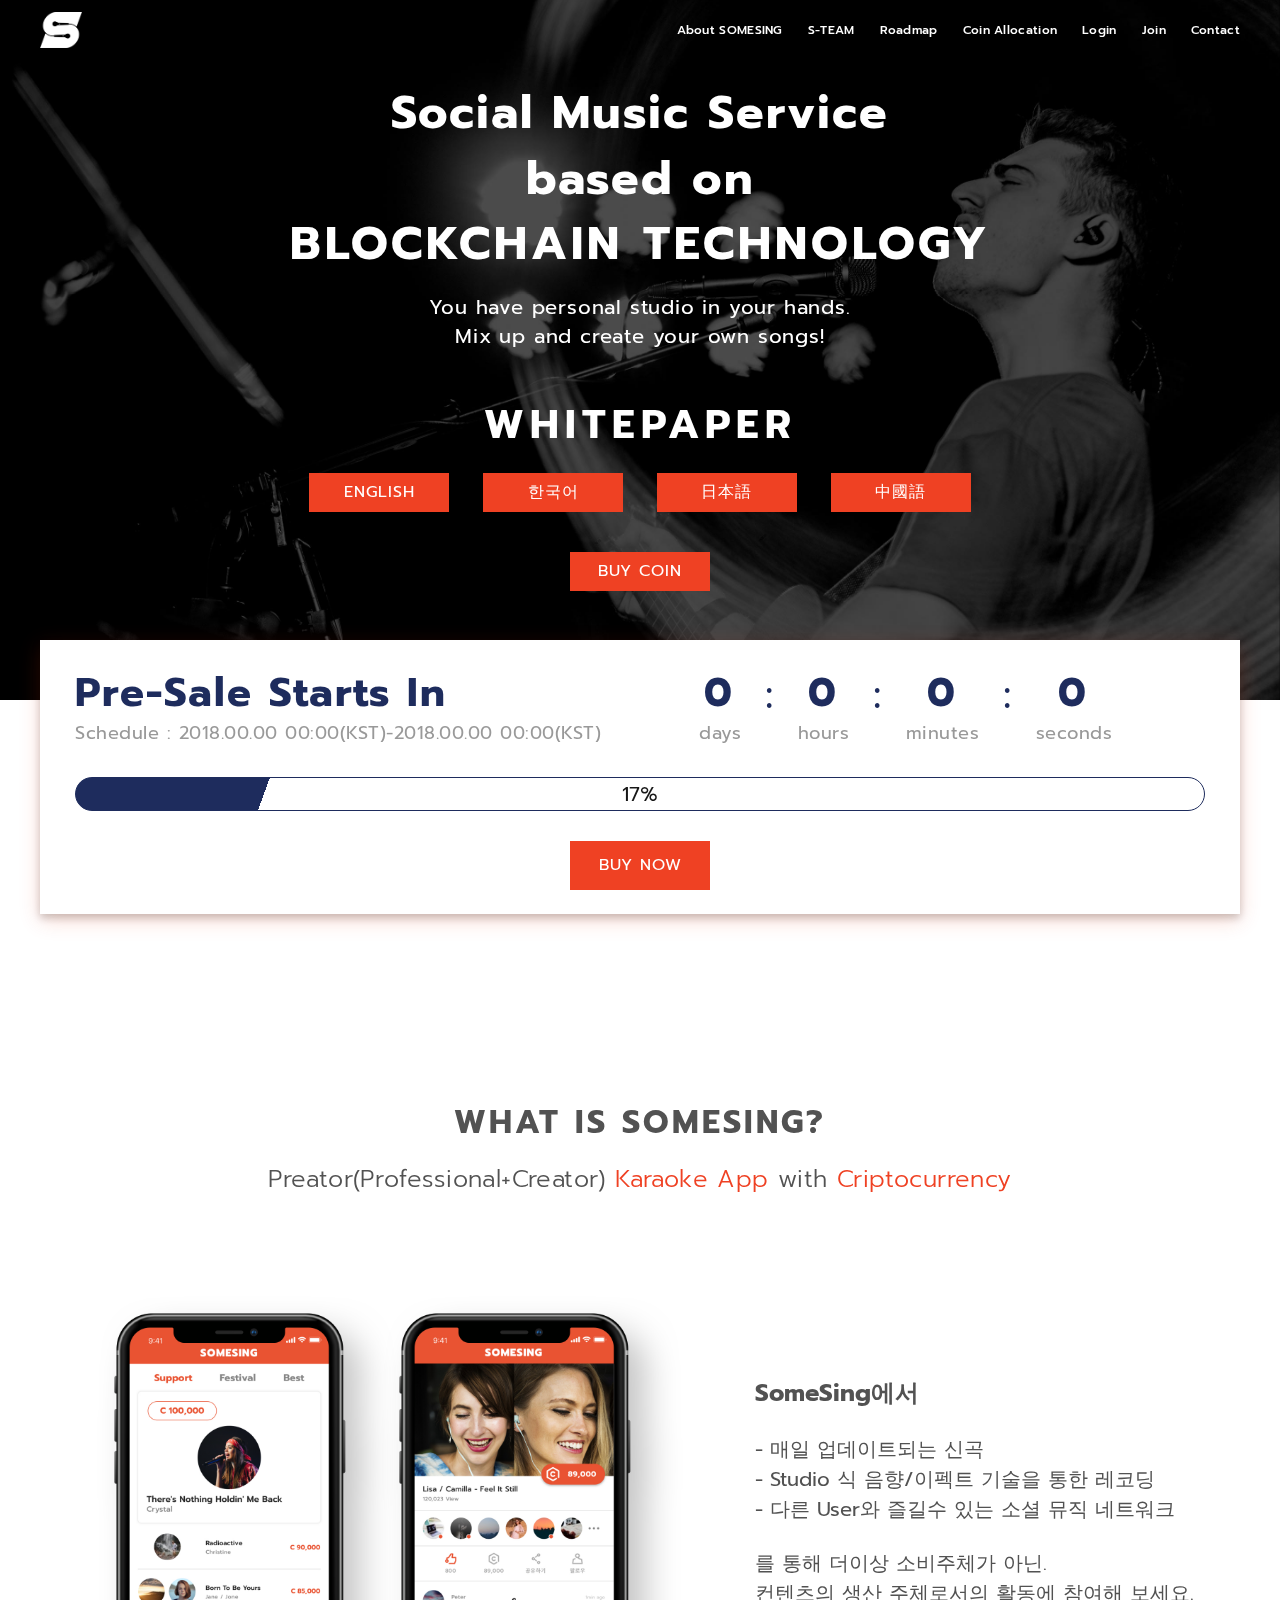
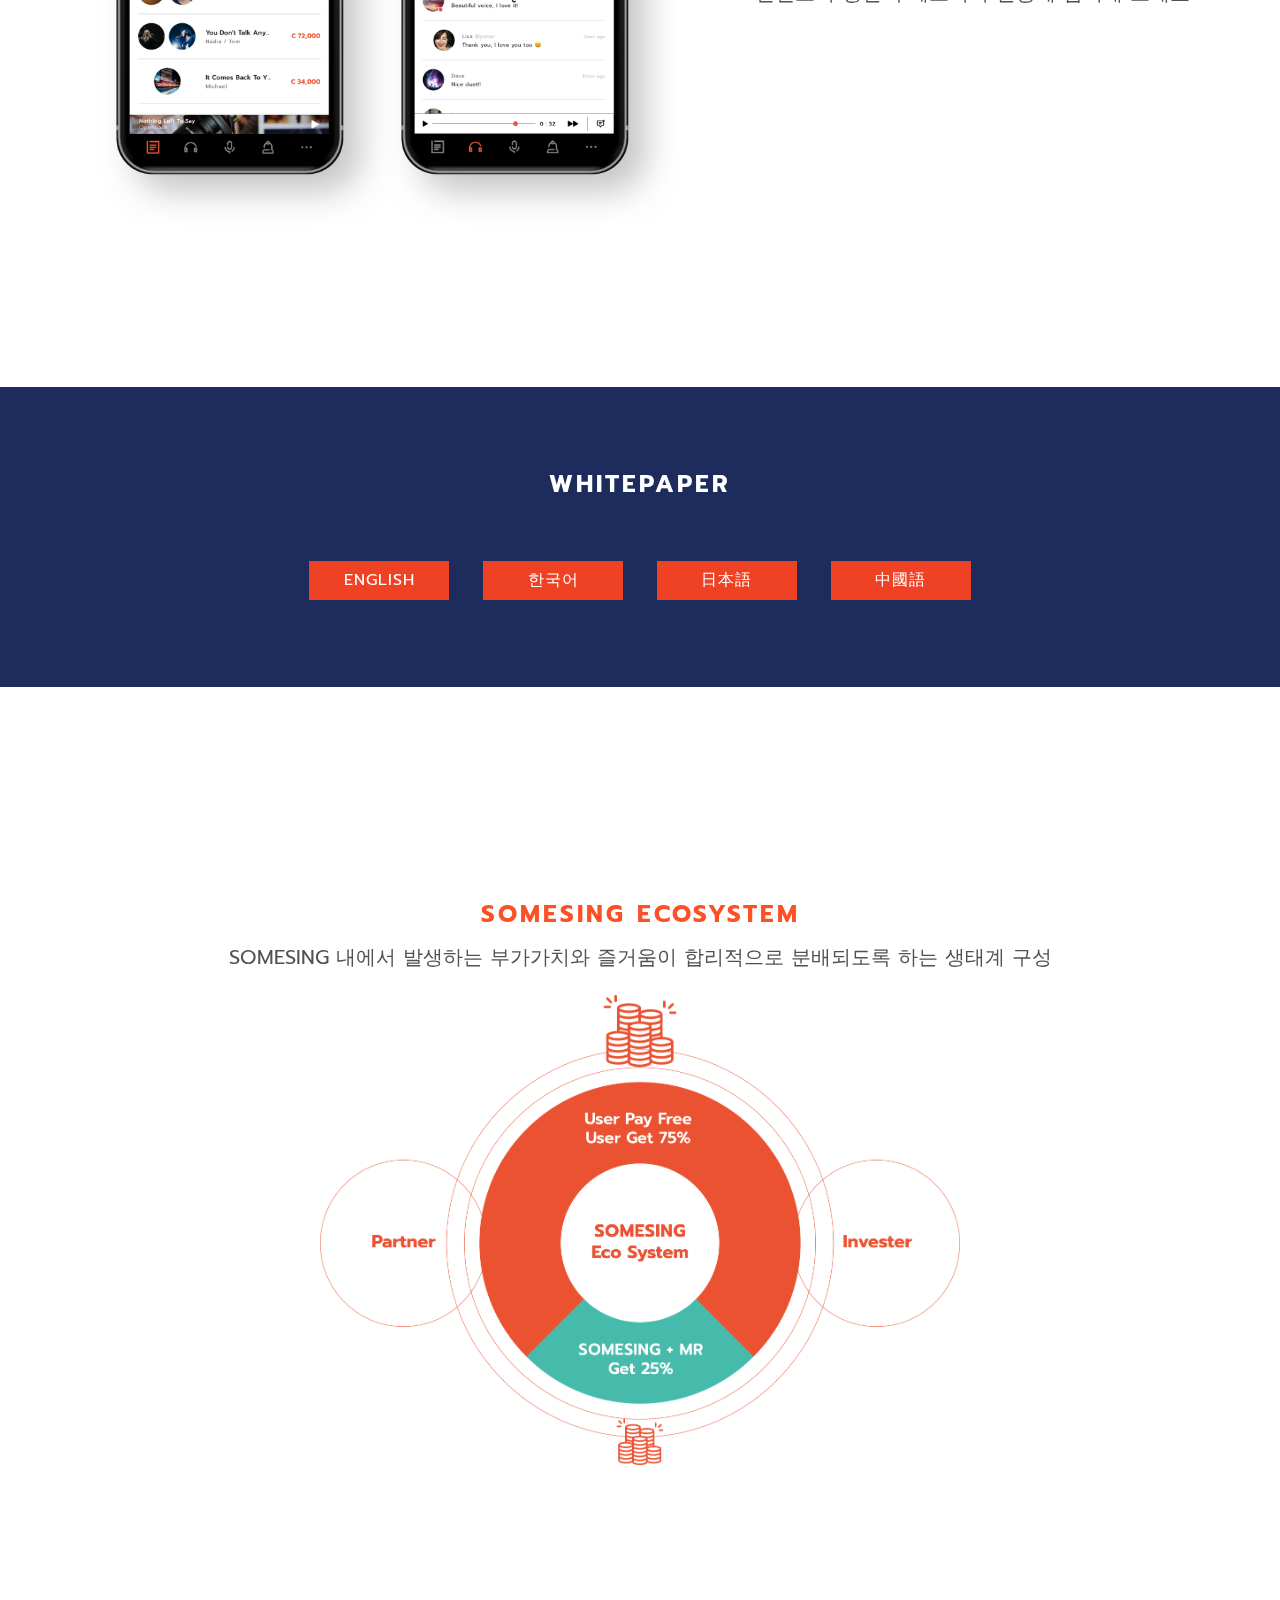
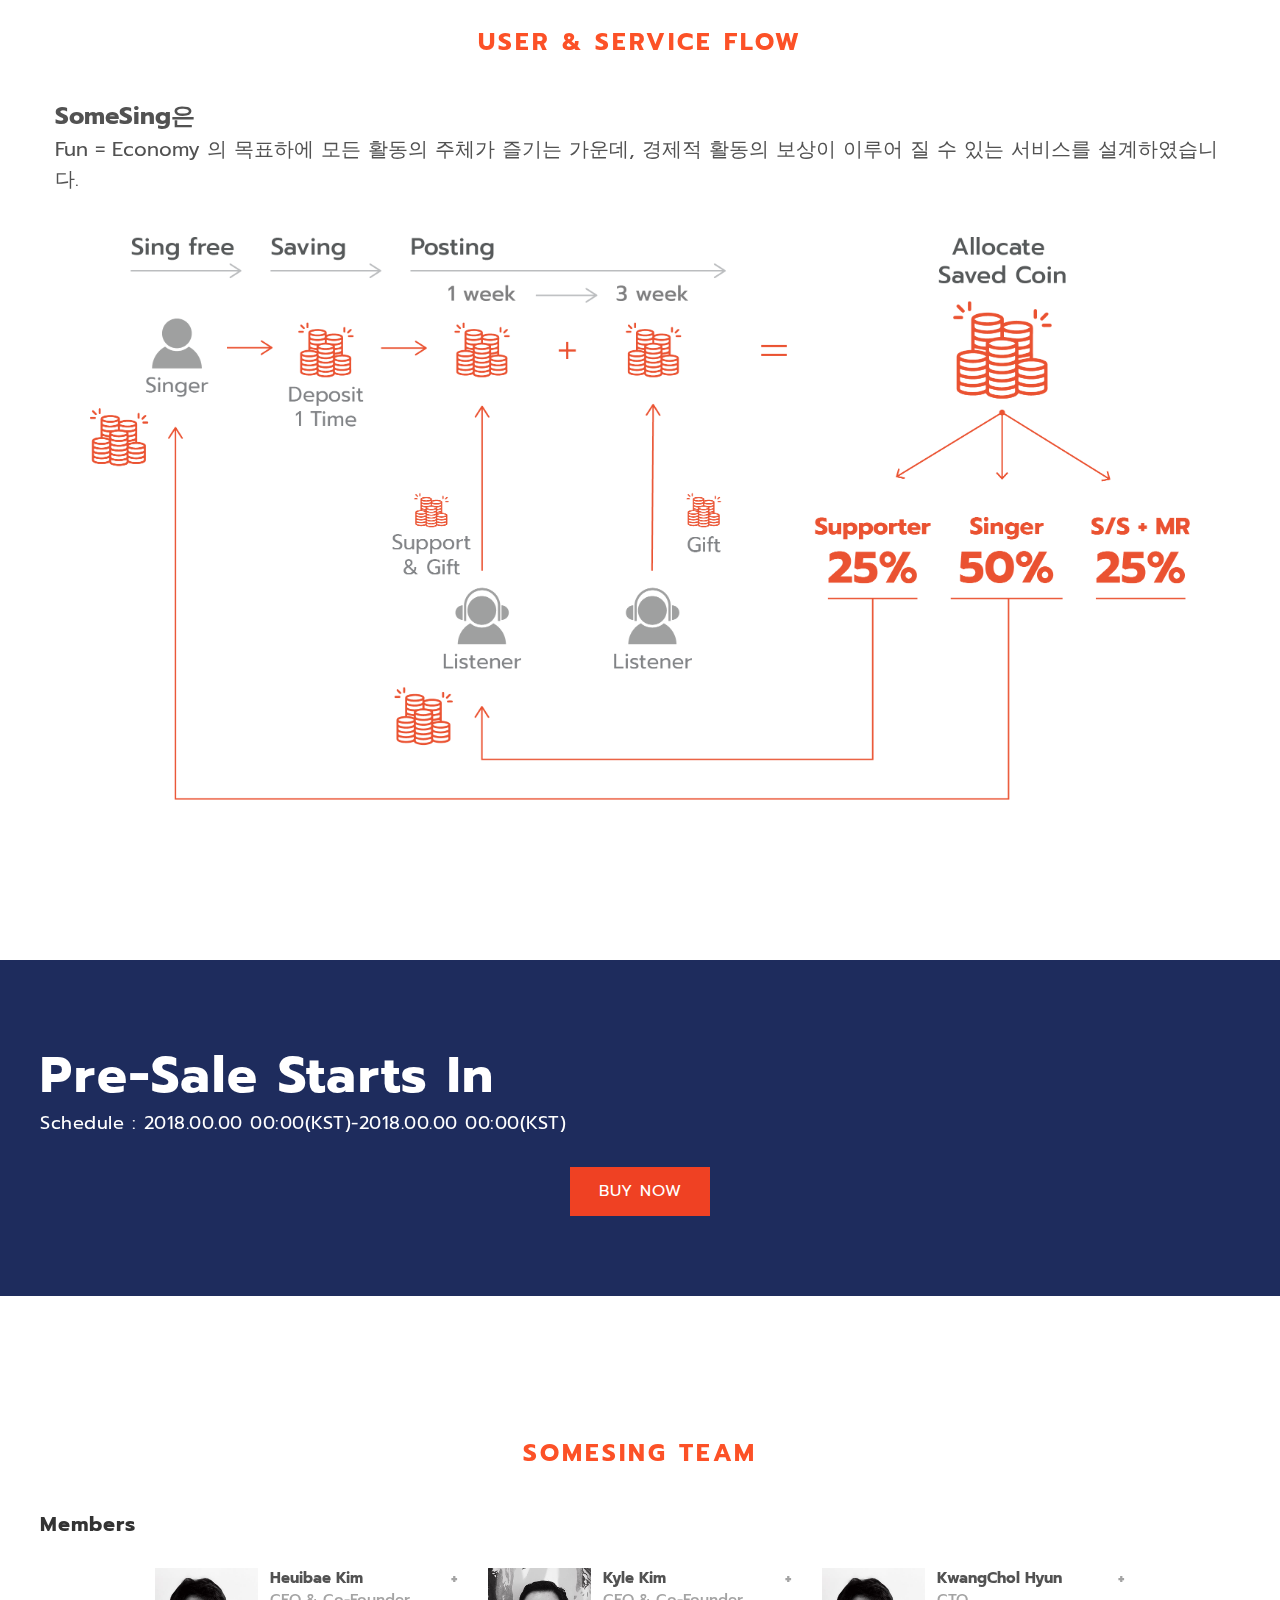
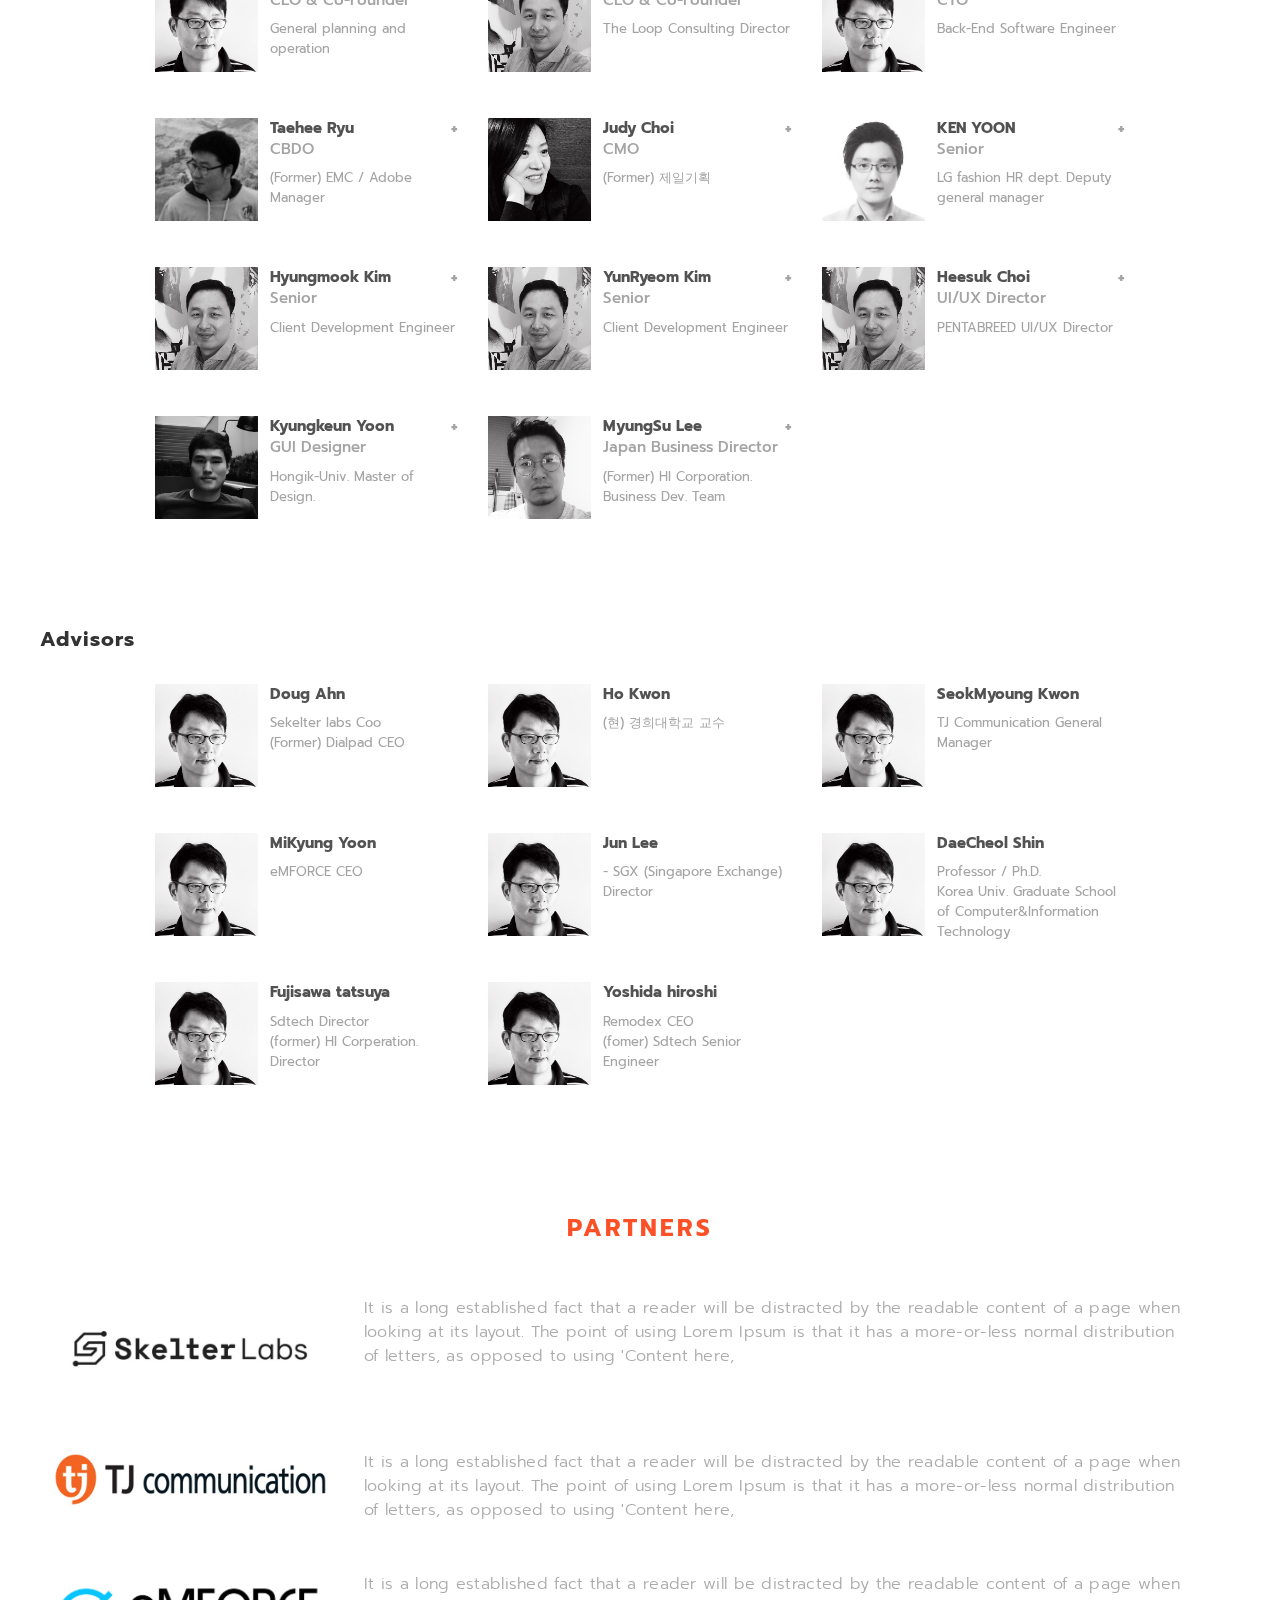
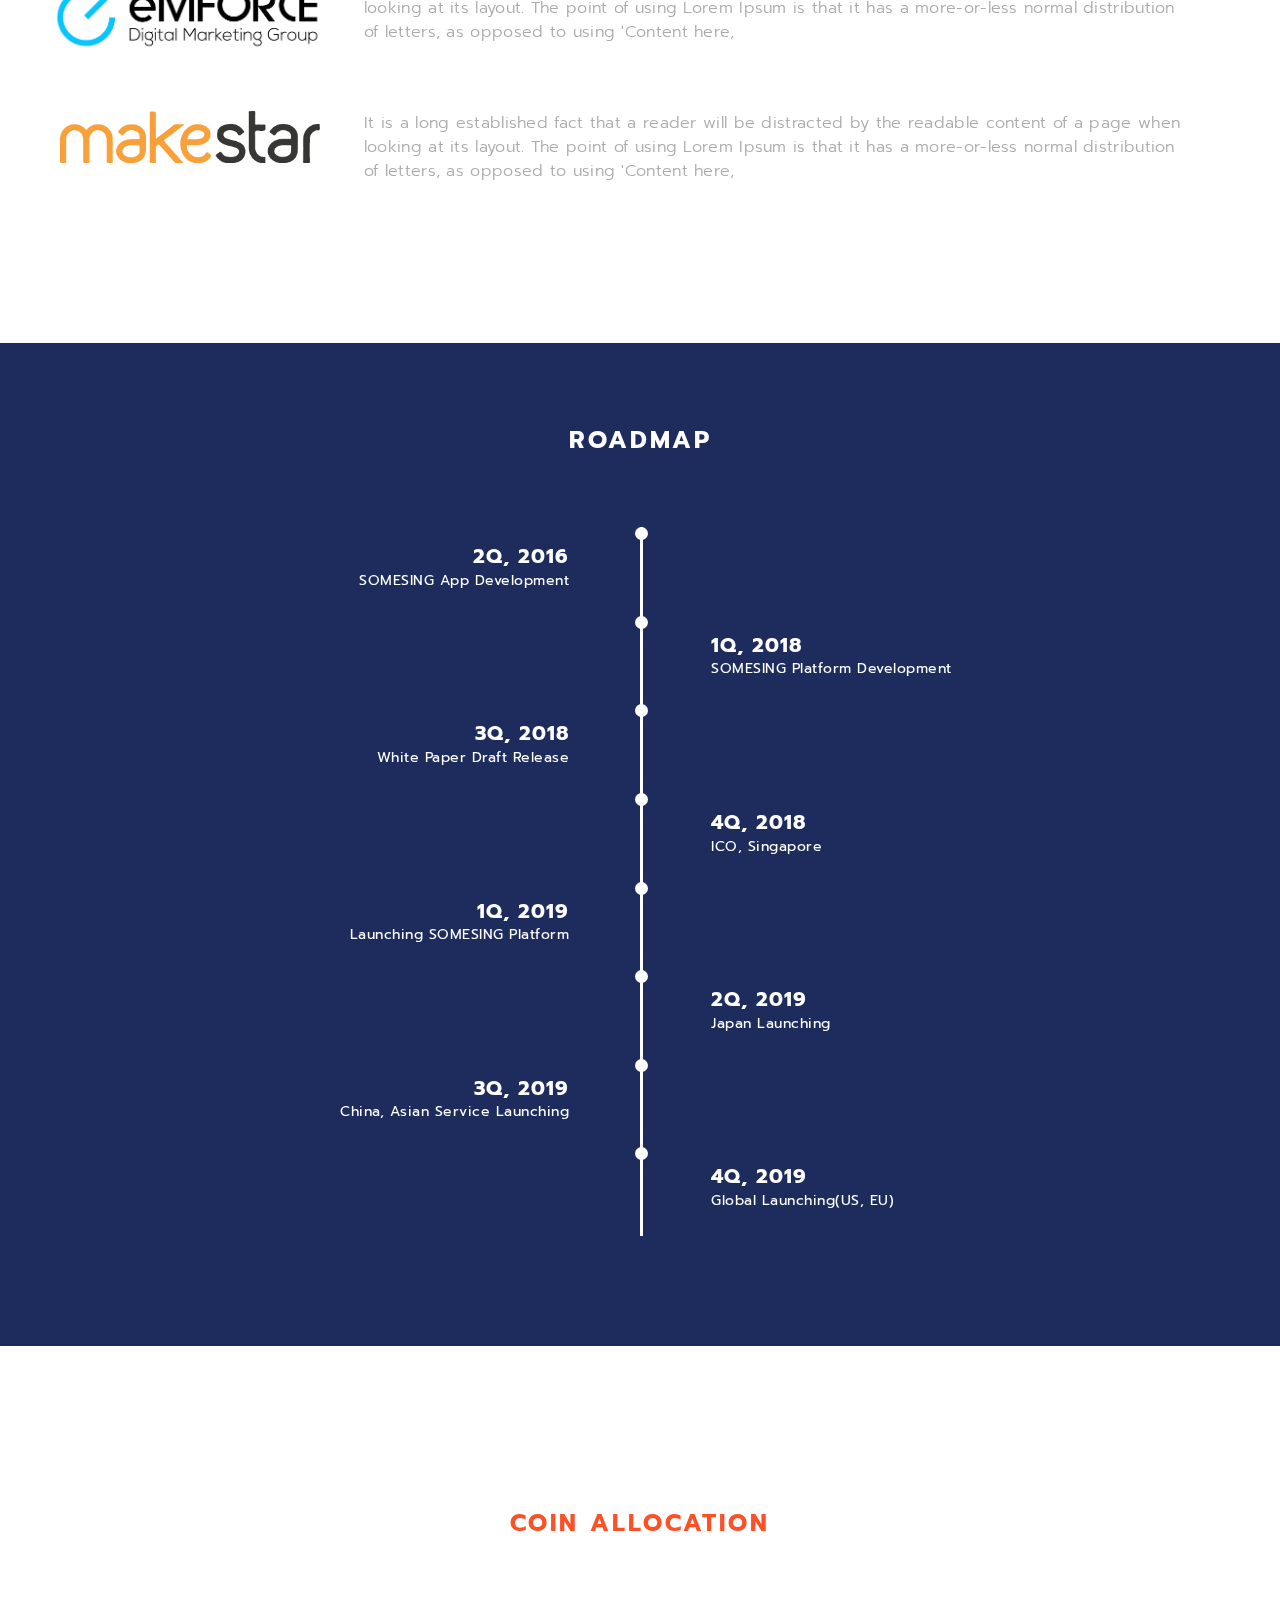
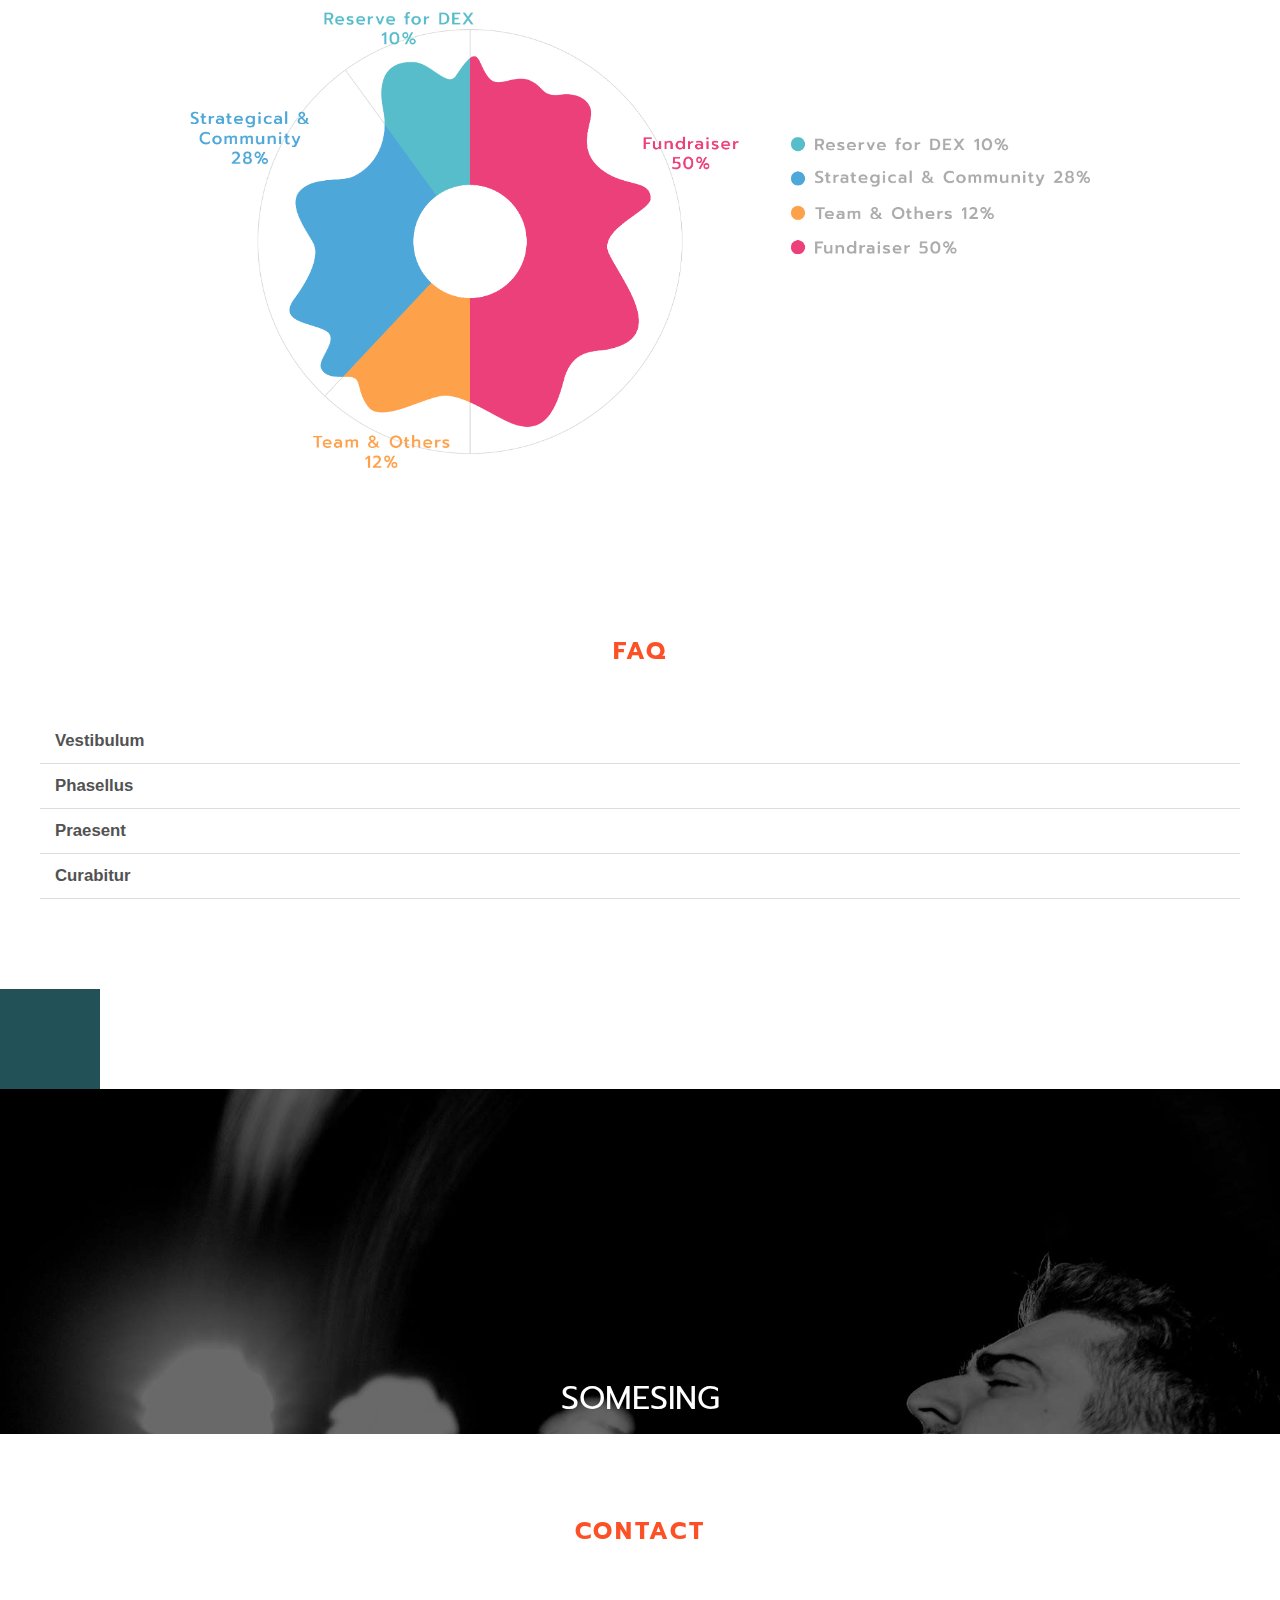
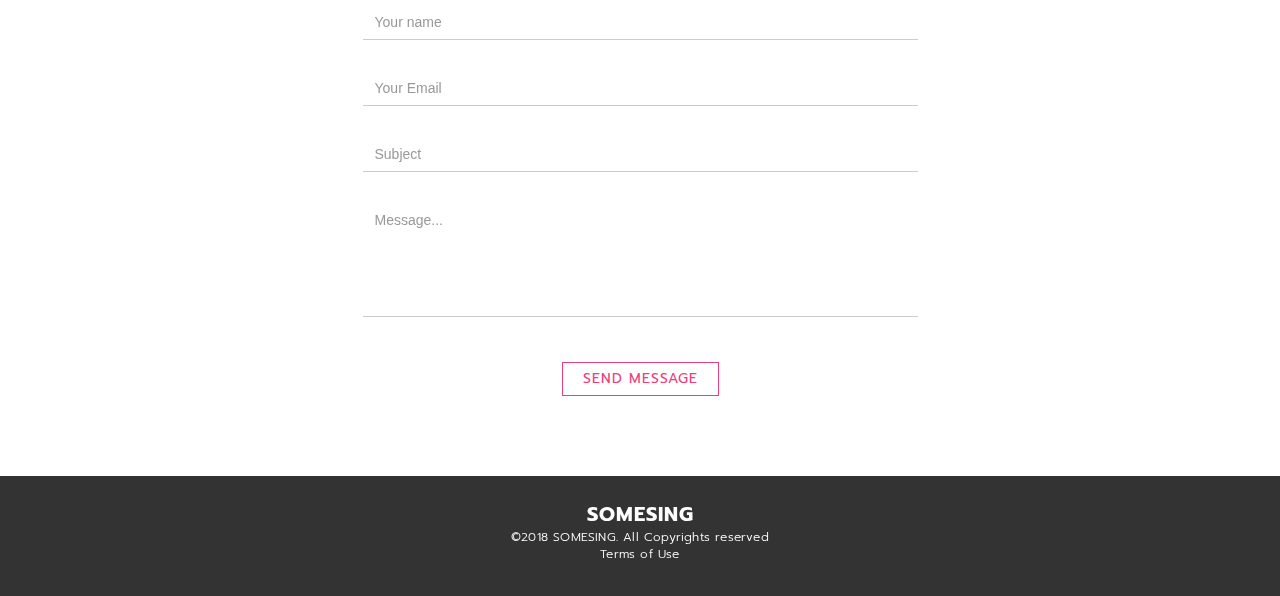
==== commit 58b64cb9: "희석님 가이드대로 대부분 수정완" ====
--- a/index.html
+++ b/index.html
@@ -23,34 +23,35 @@
   <link rel="stylesheet" href="./resources/css/index/faq.css">
   <link rel="stylesheet" href="./resources/css/index/contact.css">
   <link rel="stylesheet" href="./resources/css/index/roadmap.css">
-  <link rel="stylesheet" href="./resources/css/index/middleprogress.css">
+  <link rel="stylesheet" href="./resources/css/index/middlecount.css">
+
 
 
   <!-- fontawesome StyleSheets -->
   <link rel="stylesheet" href="https://use.fontawesome.com/releases/v5.3.1/css/all.css" integrity="sha384-mzrmE5qonljUremFsqc01SB46JvROS7bZs3IO2EmfFsd15uHvIt+Y8vEf7N7fWAU" crossorigin="anonymous">
 
   <!-- animation StyleSheets -->
-  <link rel="stylesheet" href="https://kkyoon86.github.io/web_v8/resources/css/index/animation.css">
+  <link rel="stylesheet" href="./resources/css/index/animation.css">
 
   <!-- BootStrap StyleSheets -->
-  <link rel="stylesheet" href="https://kkyoon86.github.io/web_v8/resources/css/bootstrap.css">
+  <link rel="stylesheet" href="./resources/css/bootstrap.css">
 
   <!-- Script -->
 
 
-  <script src="https://kkyoon86.github.io/web_v8/resources/js/scrollMagic/debug.addIndicators.js" language="javascript"></script>
-  <script src="https://kkyoon86.github.io/web_v8/resources/js/scrollMagic/highlight.pack.js" language="javascript"></script>
-  <script src="https://kkyoon86.github.io/web_v8/resources/js/scrollMagic/modernizr.custom.min.js" language="javascript"></script>
-  <script src="https://kkyoon86.github.io/web_v8/resources/js/scrollMagic/animation.velocity.js" language="javascript"></script>
-  <script src="https://kkyoon86.github.io/web_v8/resources/js/scrollMagic/TweenMax.min.js" language="javascript"></script>
-  <script src="https://kkyoon86.github.io/web_v8/resources/js/scrollMagic/jquery.ScrollMagic.js" language="javascript"></script>
-  <script src="https://kkyoon86.github.io/web_v8/resources/js/scrollMagic/ScrollMagic.js" language="javascript"></script>
-  <script src="https://kkyoon86.github.io/web_v8/resources/js/scrollMagic/animation.gsap.js" language="javascript"></script>
-  <script src="https://kkyoon86.github.io/web_v8/resources/js/scrollMagic/TimelineMax.min.js" language="javascript"></script>
-  <script src="https://kkyoon86.github.io/web_v8/resources/js/scrollMagic/velocity.min.js" language="javascript"></script>
-
-  <script src="https://kkyoon86.github.io/web_v8/resources/js/jquery-3.3.1.min.js" language="javascript"></script>
-  <script src="https://kkyoon86.github.io/web_v8/resources/js/index.js" language="javascript"></script>
+  <script src="./resources/js/scrollMagic/debug.addIndicators.js" language="javascript"></script>
+  <script src="./resources/js/scrollMagic/highlight.pack.js" language="javascript"></script>
+  <script src="./resources/js/scrollMagic/modernizr.custom.min.js" language="javascript"></script>
+  <script src="./resources/js/scrollMagic/animation.velocity.js" language="javascript"></script>
+  <script src="./resources/js/scrollMagic/TweenMax.min.js" language="javascript"></script>
+  <script src="./resources/js/scrollMagic/jquery.ScrollMagic.js" language="javascript"></script>
+  <script src="./resources/js/scrollMagic/ScrollMagic.js" language="javascript"></script>
+  <script src="./resources/js/scrollMagic/animation.gsap.js" language="javascript"></script>
+  <script src="./resources/js/scrollMagic/TimelineMax.min.js" language="javascript"></script>
+  <script src="./resources/js/scrollMagic/velocity.min.js" language="javascript"></script>
+
+  <script src="./resources/js/jquery-3.3.1.min.js" language="javascript"></script>
+  <script src="./resources/js/index.js" language="javascript"></script>
 
 </head>
 
@@ -74,7 +75,7 @@
           <li><a class="naviBtn sliding-link" id="somesing" href="#sectionSome">About SOMESING</a></li>
           <li><a class="naviBtn sliding-link" id="member" href="#sectionMember">S-TEAM</a></li>
           <li><a class="naviBtn sliding-link" id="advisor" href="#sectionRoadmap">Roadmap</a></li>
-          <li><a class="naviBtn sliding-link" id="partner" href="#sectioncoin">Coin Allocation</a></li>
+          <li><a class="naviBtn sliding-link" id="partner" href="#sectionCoin">Coin Allocation</a></li>
           <li><a class="naviBtn sliding-link" id="coin" href="#">Login</a></li>
           <li><a class="naviBtn sliding-link" id="faq" href="#">Join</a></li>
           <li><a class="naviBtn sliding-link" id="contact" href="#sectionContact">Contact</a></li>
@@ -125,22 +126,22 @@
         <div class="col-md-6 timerCol">
           <div id="timer" class="timerContainer clearfix">
             <div class="timeBox timeBoxMargin">
-              <div><span id="days"></span></div>
+              <div><span id="days">0</span></div>
               days
             </div>
             <div class="counterBorder">:</div>
             <div class="timeBox timeBoxMargin">
-              <div><span id="hours"></span></div>
+              <div><span id="hours">0</span></div>
               hours
             </div>
             <div class="counterBorder">:</div>
             <div class="timeBox timeBoxMargin">
-              <div><span id="minutes"></span></div>
+              <div><span id="minutes">0</span></div>
               minutes
             </div>
             <div class="counterBorder">:</div>
             <div class="timeBox">
-              <div><span id="seconds"></span></div>
+              <div><span id="seconds">0</span></div>
               seconds
             </div>
           </div>
@@ -195,23 +196,18 @@
 
 
   <!--화이트페이퍼 다운-->
-
-
   <div class="articleBox whitPaperBox">
-
-
-
 
     <div class="col-md-12 whitePaperContents">
       <div class="articleTitle whitepaperTitle">WHITEPAPER</div>
       <div>
         <a href="#" class="someButton whiteButton">ENGLISH</a>
         <a href="#" class="someButton whiteButton">한국어</a>
-        <a href="#" class="someButton whiteButton">日本語</a>
-      </div>
-    </div>
-  </div>
-
+        <a href="#" class="someButton someB1 whiteButton">日本語</a>
+        <a href="#" class="someButton ">中國語</a><br>
+      </div>
+    </div>
+  </div>
   <!--화이트페이퍼 다운 끝-->
 
 
@@ -219,7 +215,7 @@
   <div class="articleBox">
     <div class="fullArticle">
 
-      <div class="ecoSystem">SOMESING Ecosystem</div>
+      <div class="ecoSystem">SOMESING ECOSYSTEM</div>
       <div class="ecoSystemText">SOMESING 내에서 발생하는 부가가치와 즐거움이 합리적으로 분배되도록 하는 생태계 구성</div>
       <div class="articleMockupBox mockupbox2">
         <div class="col-md-12 articleMockup">
@@ -254,55 +250,38 @@
   </div>
 
   <!-- article 2 종료-->
-  <div id="middleCounterSome" class="sectionSomeMiddle">
-    <div class="middleCounterBox">
-      <div class="middleCounterRow">
-        <div class="col-md-6">
-          <div class="preSaleStart">Pre-Sale Starts In</div>
-          <div class="preSaleStartText">Schedule : 2018.00.00 00:00(KST)-2018.00.00 00:00(KST)</div>
-
-        </div>
-        <div class="col-md-6 timerCol">
-          <div id="timer" class="timerContainer clearfix">
-            <div class="timeBox timeBoxMargin">
-              <div><span id="days"></span></div>
-              days
-            </div>
-            <div class="counterBorder">:</div>
-            <div class="timeBox timeBoxMargin">
-              <div><span id="hours"></span></div>
-              hours
-            </div>
-            <div class="counterBorder">:</div>
-            <div class="timeBox timeBoxMargin">
-              <div><span id="minutes"></span></div>
-              minutes
-            </div>
-            <div class="counterBorder">:</div>
-            <div class="timeBox">
-              <div><span id="seconds"></span></div>
-              seconds
-            </div>
-          </div>
-        </div>
-
-        <div class="col-md-12 barBox">
-          <div id="progressBar">
-            <span id="progressText">
-		<span id="progressCount">0</span>%
-            </span>
-          </div>
-          <a href="#" class="someButtonInCounter">BUY NOW</a>
-        </div>
-      </div>
-    </div>
-  </div>
+
+
+
+  <!-- 중간 카운트다운 시작-->
+  <div class="articleBox middleCount">
+    <div class="middleCountBox">
+      <div class="col-md-6 middleCountRow">
+        <div class="preSaleStartSe">Pre-Sale Starts In</div>
+        <div class="preSaleStartTextSe">Schedule : 2018.00.00 00:00(KST)-2018.00.00 00:00(KST)</div>
+
+      </div>
+      <div class="col-md-6">
+        <ul id="timer2"></ul>
+      </div>
+      <div class="col-md-12">
+        <a href="#" class="someButtonInCounter">BUY NOW</a>
+
+
+      </div>
+    </div>
+  </div>
+  <!-- 중간 카운트다운 종료-->
+
+
+
 
 
   <!-- 맴버 시작 -->
   <div id="sectionMember" class="peopleContainer">
     <div class="peopleRow">
-      <div class="pTitle">MEMBERS</div>
+      <div class="pTitle">SOMESING TEAM</div>
+      <div class="pTitleSe">Members</div>
       <div class="memberTable">
         <div class="col-md-4 col-xs-12 box">
           <div class="imgContainer">
@@ -399,7 +378,7 @@
             <div class="zoom">
               <div class="peopleImgBox1">
                 <img class="people" src="./resources/img/index/members/6.jpg" alt=""></div>
-              <div class="peopleTitle2">Ken YOON
+              <div class="peopleTitle2">KEN YOON
                 <div class="plusButton" onclick="plusEx.show('kenYoon');"><a class="hoverPlus" href="#none">
                   +</a>
                 </div>
@@ -511,7 +490,7 @@
   <!-- Adviser 시작 -->
   <div id="sectionAdvisor" class="peopleContainer">
     <div class="peopleRow">
-      <div class="pTitle">ADVISOR</div>
+      <div class="pTitleSe">Advisors</div>
       <div class="memberTable">
         <div class="col-md-4 col-xs-12 box">
           <div class="imgContainer">
@@ -610,7 +589,7 @@
     <!-- 마우스트리거 -->
     <div class="partnerBox">
       <div class="partnersContainer">
-        <div class="partnerTitle">PARTNER</div>
+        <div class="partnerTitle">PARTNERS</div>
 
         <div class="scFadeInUp partnerContainer">
           <div class="partnerImageContainer"><a href="https://www.skelterlabs.com" target="_blank"><img class="partnerImage" src="./resources/img/index/partners/skleter.jpg"></a></div>
@@ -740,19 +719,6 @@
 
 
 
-  <!-- 패럴렉스 실험 -->
-  <div id="trigger2" class="scale">
-    <div id="animate2" class="scScaleBox scScaleUp"></div>
-  </div>
-
-  <!-- 패럴렉스 실험-->
-  <div id="bgc-pa" class="bcg-parallax">
-    <div id="bgc-pa2" class="bcg"></div>
-    <div class="content-parall">
-      SOMESING
-    </div>
-
-  </div>
 
 
 
@@ -820,6 +786,25 @@
   </div>
   <!--  FAQ 종료 -->
 
+
+  <!-- 패럴렉스 실험 -->
+  <div id="trigger2" class="scale">
+    <div id="animate2" class="scScaleBox scScaleUp"></div>
+  </div>
+
+  <!-- 패럴렉스 실험-->
+  <div id="bgc-pa" class="bcg-parallax">
+    <div id="bgc-pa2" class="bcg"></div>
+    <div class="content-parall">
+      SOMESING
+    </div>
+
+  </div>
+  <!-- 패럴렉스 실험  끝-->
+
+
+
+
   <!--  contact form 시작 -->
   <div id="sectionContact" class="box">
     <div class="faqBox contactbox">
--- a/resources/css/index/intro.css
+++ b/resources/css/index/intro.css
@@ -56,33 +56,40 @@
   font-weight: 400;
   letter-spacing: 0.8px;
   padding: 16px;
+  font-family: 'prompt', sans-serif;
 }
 
 .introWhitePaper {
-  color: #fff;
-  font-size: 32px;
-  letter-spacing: 4px;
-  padding-top: 16px;
+  font-family: 'prompt', sans-serif;
+  color: #fff;
+  font-size: 40px;
+  font-weight: 700;
+  letter-spacing: 6px;
+  padding-top: 30px
 }
 
 .someButton {
   background-color: #EF4123;
   border: none;
   color: white;
-  width: 120px;
-  padding: 12px 0;
+  width: 140px;
+  padding: 8px 0;
   text-align: center;
   text-decoration: none;
   display: inline-block;
   font-size: 16px;
   font-family: 'prompt', sans-serif;
   letter-spacing: 1px;
-  margin-top: 30px;
+  margin-top: 20px;
   z-index: 3;
 }
 
 .someB1 {
   margin-right: 30px;
+}
+
+.someB2 {
+  margin-top: 40px;
 }
 
 /*패럴렉스 실험*/
--- a/resources/css/index/progressbar.css
+++ b/resources/css/index/progressbar.css
@@ -19,8 +19,9 @@
   position: absolute;
   width: 1200px;
   margin: -100px auto 0 auto;
-  padding: 50px 30px;
+  padding: 24px 20px;
   box-shadow: 0 4px 8px 0 rgba(0, 0, 0, 0.2), 0 6px 20px 0 rgba(232, 56, 13, 0.19);
+  font-family: 'prompt', sans-serif;
 }
 
 .clearfix {
@@ -34,17 +35,18 @@
 }
 
 .timerContainer {
-  width: 78%;
+  width: 84%;
   margin: 0 auto;
 }
 
 #timer {
   font-size: 18px;
+  letter-spacing: 0.5px;
   color: #999;
 }
 
 #timer span {
-  font-size: 50px;
+  font-size: 40px;
   color: #1E2C5D;
   margin: 0 3px 0 15px;
   font-weight: bold;
@@ -72,15 +74,18 @@
 
 
 .preSaleStart {
-  font-size: 50px;
+  font-size: 40px;
   color: #1E2C5D;
   font-weight: bold;
-  letter-spacing: 1.5px;
+  letter-spacing: 2px;
+
 }
 
 .preSaleStartText {
   color: #999;
   font-size: 18px;
+
+  letter-spacing: 0.5px;
 }
 
 #progressBar {
@@ -88,7 +93,7 @@
 
   border: solid 1px #1E2C5D;
   width: 100%;
-  padding: 4px;
+  padding: 2px;
   border-radius: 100px;
   text-align: center;
   background: rgba( 255, 255, 255, 0.9);
@@ -98,7 +103,7 @@
 
   display: block;
   width: 100%;
-  font-size: 24px;
+  font-size: 20px;
   font-family: 'prompt', sans-serif;
   font-weight: 400;
   background: rgba( 0, 0, 0, 0.7);
--- a/resources/css/index/navi.css
+++ b/resources/css/index/navi.css
@@ -23,7 +23,10 @@
   position: fixed;
   width: 100%;
   z-index: 100;
+  text-decoration: none;
   font-family: 'prompt', sans-serif;
+
+
 }
 
 .someLogo {
@@ -86,7 +89,7 @@
 }
 
 .naviBtn:hover {
-  text-decoration: underline !important;
+  text-decoration: underline;
   font-weight: 400;
   color: #fff;
 }
--- a/resources/css/index/article.css
+++ b/resources/css/index/article.css
@@ -107,9 +107,15 @@
   text-align: left;
   font-size: 20px;
   font-family: 'prompt', sans-serif;
-  padding: 12px 0 20px 0;
-  color: #525252;
-  text-align: center;
+  padding: 12px 0 24px 0;
+  color: #525252;
+  text-align: center;
+}
+
+.ecoSystemBox {
+  text-align: center;
+  width: 50vw;
+  margin: 0 auto;
 }
 
 .ecoSystemText2 {
@@ -181,8 +187,9 @@
   font-size: 24px;
   font-weight: 700;
   letter-spacing: 3px;
-  color: #EF4123;
-  text-align: center;
+  color: #fc5127;
+  text-align: center;
+
 }
 
 .articleDetailBox {
@@ -215,12 +222,15 @@
 
 .articleBox.whitPaperBox {
   color: #fff;
-  background-color: #000;
+  background-color: #1E2C5D;
   text-align: center;
   vertical-align: middle;
+  width: 100%;
   height: 300px;
-
-}
+  margin: 80px 0;
+
+}
+
 
 
 a.someButton:nth-child(1),
@@ -236,7 +246,11 @@
   margin-top: 0;
 }
 
-
+.whitePaperContents {
+
+  text-align: center;
+
+}
 
 
 
@@ -293,27 +307,17 @@
 }
 
 .ecoSystemPng {
-  width: 90%;
-  padding-bottom: 50px;
-  padding-top: 10px;
-}
-
-.ecoSystemBox {
-  max-width: 800px;
-  margin: 0 auto;
-}
-
-.roadmapPink {
-  background-color: #fc5127;
-  padding-bottom: 80px;
-}
+  width: 100%;
+
+}
+
 
 .roadmapTitle {
   color: #fff;
 }
 
 .col-md-12.userFlowBox {
-  padding: 50px;
+  padding: 0 50px;
 }
 
 
--- a/resources/css/index/members.css
+++ b/resources/css/index/members.css
@@ -2,12 +2,19 @@
 /* CSS Document */
 
 .peopleContainer {
-  width: 1230px;
+  width: 1200px;
   overflow: auto;
   padding-top: 60px;
   margin: 0 auto;
-}
-
+  font-family: 'prompt', sans-serif;
+}
+
+.pTitleSe {
+  font-size: 20px;
+  padding-bottom: 30px;
+  font-weight: 700;
+  letter-spacing: 1px;
+}
 
 img.people {
   max-width: 100%;
--- a/resources/css/index/roadmap.css
+++ b/resources/css/index/roadmap.css
@@ -135,6 +135,15 @@
 }
 
 .hue {
+  background-color: #1E2C5D;
+}
+
+.articleBox.hue {
+  margin-bottom: 80px;
+}
+
+/*
+.hue {
   background-image: linear-gradient(rgba(252, 81, 39, 0.8), rgba(253, 131, 36, 0.4));
   background-color: hsl(0, 50%, 50%);
   animation: hue 10s infinite alternate;
@@ -160,7 +169,7 @@
   }
 }
 
-
+*/
 
 @media screen and (max-width: 768px) {
   #timeline {
--- a/resources/css/index/middlecount.css
+++ b/resources/css/index/middlecount.css
@@ -0,0 +1,70 @@
+@charset "UTF-8";
+/* CSS Document */
+
+.middleCountBox {
+  width: 1200px;
+  margin: 0 auto;
+  font-family: 'prompt', sans-serif;
+}
+
+.articleBox.middleCount {
+  background-color: #1E2C5D;
+  background-size: cover;
+  margin: 80px 0;
+}
+
+.preSaleStartSe {
+  font-size: 50px;
+  color: #fff;
+  font-weight: bold;
+  letter-spacing: 2px;
+  text-align: left;
+
+
+}
+
+.preSaleStartTextSe {
+  color: #fff;
+  font-size: 18px;
+  text-align: left;
+
+  letter-spacing: 0.5px
+}
+
+.middleCountRow {
+  padding: 0 !important;
+}
+
+
+/* Timer */
+
+#timer2 {
+  color: #fff;
+  margin: 0;
+  padding: 0;
+
+}
+
+#timer2 li.dot {
+  padding-top: 8px;
+  font-size: 32px;
+}
+
+#timer2 li {
+  display: inline-block;
+  text-align: center;
+  padding-left: 10px;
+  padding-right: 10px;
+  font-size: 18px;
+  vertical-align: top;
+
+  font-weight: 400;
+  letter-spacing: 0.5px
+}
+
+#timer2 li span {
+  display: block;
+  font-size: 50px;
+  font-weight: 700;
+
+}
--- a/resources/css/index/animation.css
+++ b/resources/css/index/animation.css
@@ -0,0 +1,64 @@
+@charset "utf-8";
+/* CSS Document */
+
+.turnRed {
+  /*color: #fff;*/
+  animation: animateTurnRed 0.3s linear forwards;
+}
+
+
+.scFadeInUp {
+  animation: fadeInUp 0.3s linear forwards;
+}
+
+
+.scPreFadeInUp {
+  opacity: 0.5;
+  transform: translateY(10px);
+}
+
+
+.scFadeInLong {
+  animation: fadeIn 2s linear forwards;
+}
+
+.scPreFadeIn {
+  opacity: 0;
+}
+
+/*
+.scScaleUp {
+  animation: scaleUp 2s linear
+}
+
+.scPreScaleUp {
+  transform: scale(1);
+}*/
+
+@keyframes animateTurnRed {
+  to {
+    color: #fff;
+    text-decoration: underline;
+
+  }
+}
+
+
+@keyframes fadeIn {
+  to {
+    opacity: 1
+  }
+}
+
+@keyframes fadeInUp {
+  to {
+    opacity: 1;
+    transform: translateY(-10px);
+  }
+}
+
+@keyframes scaleUp {
+  to {
+    transform: scale(2);
+  }
+}
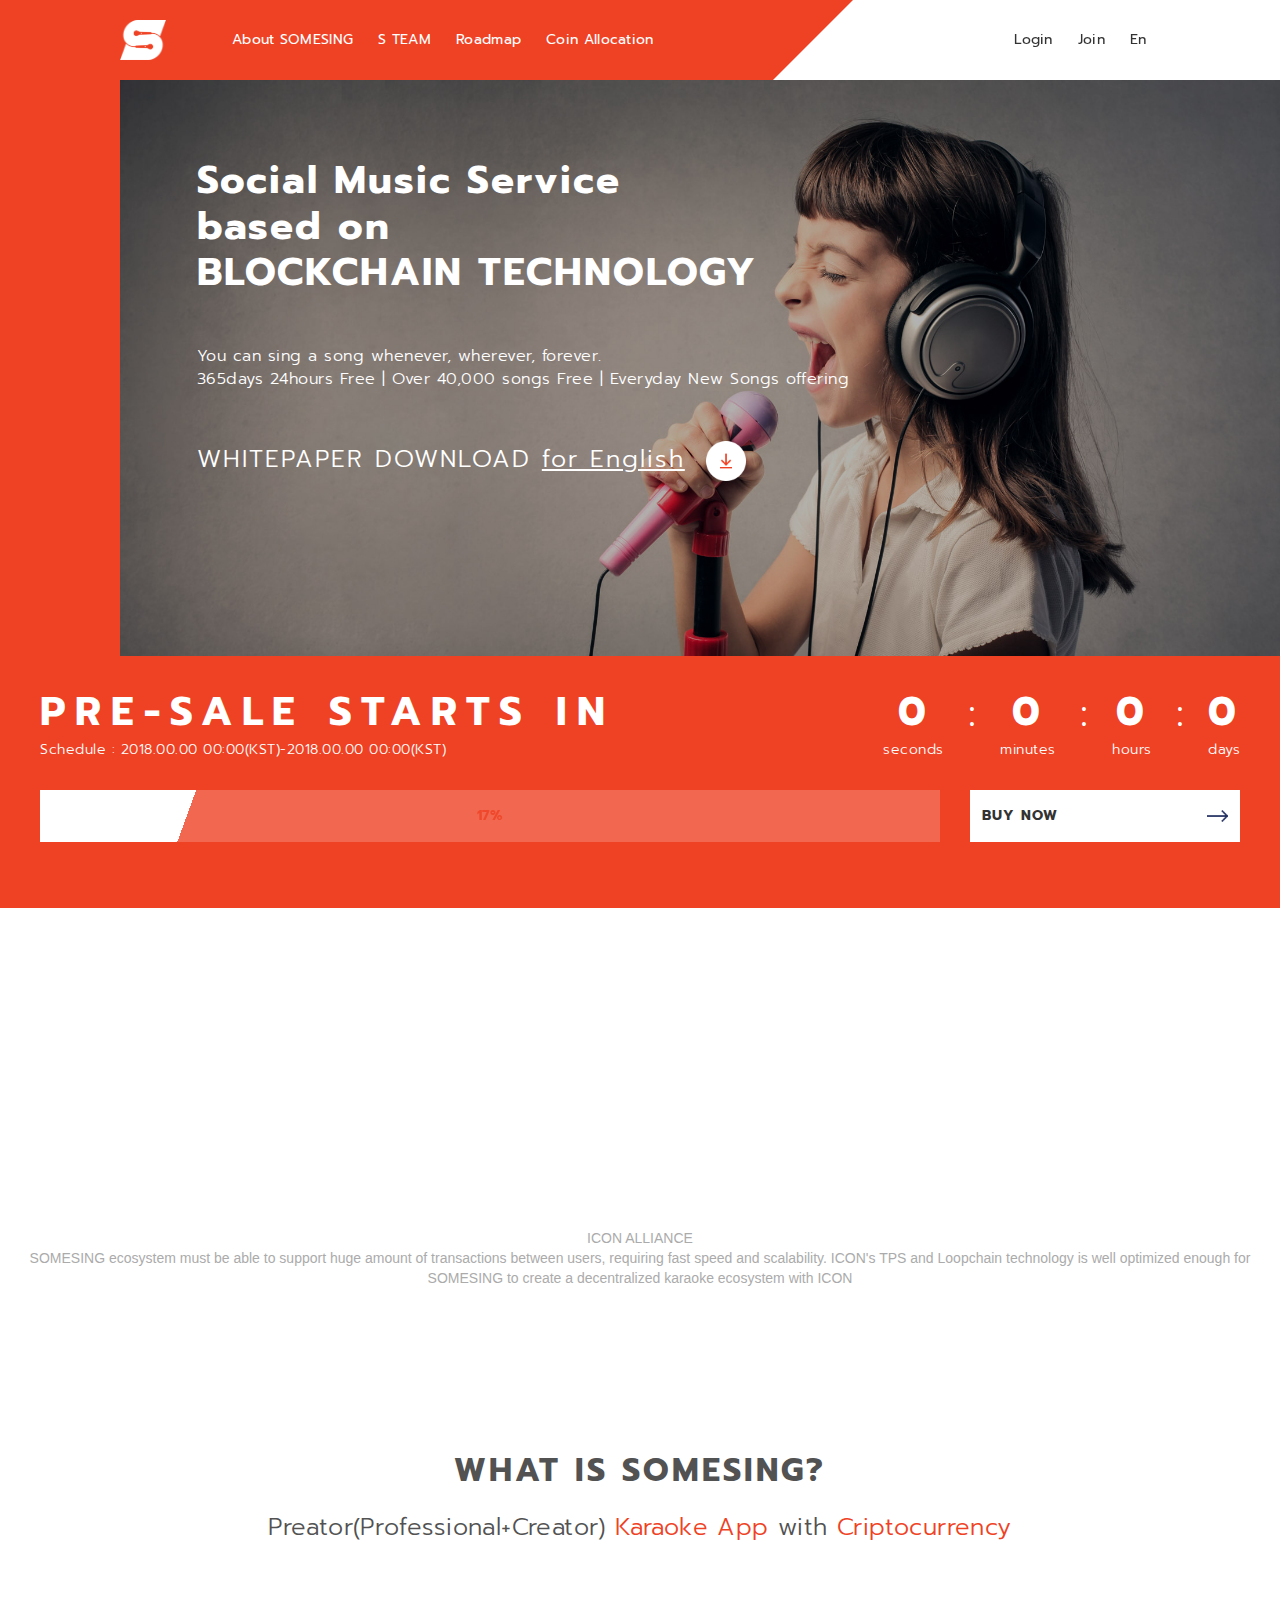
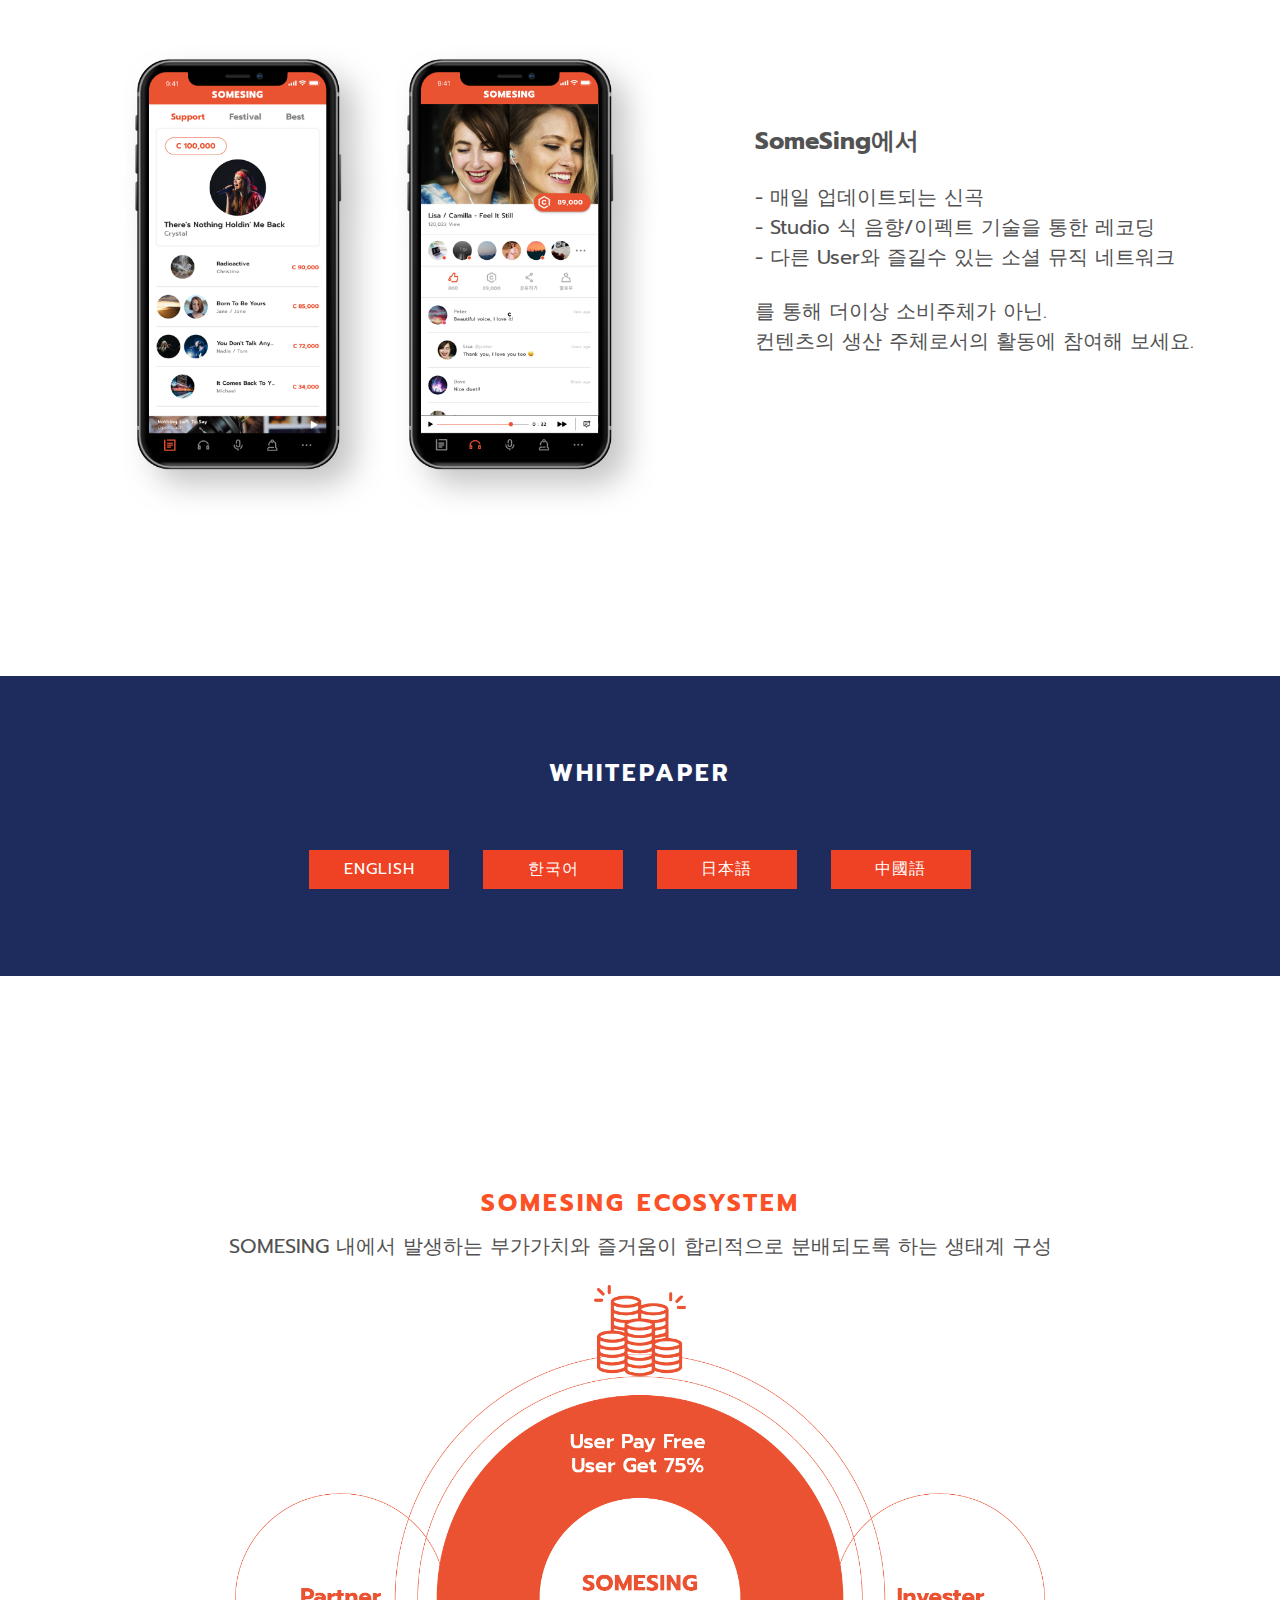
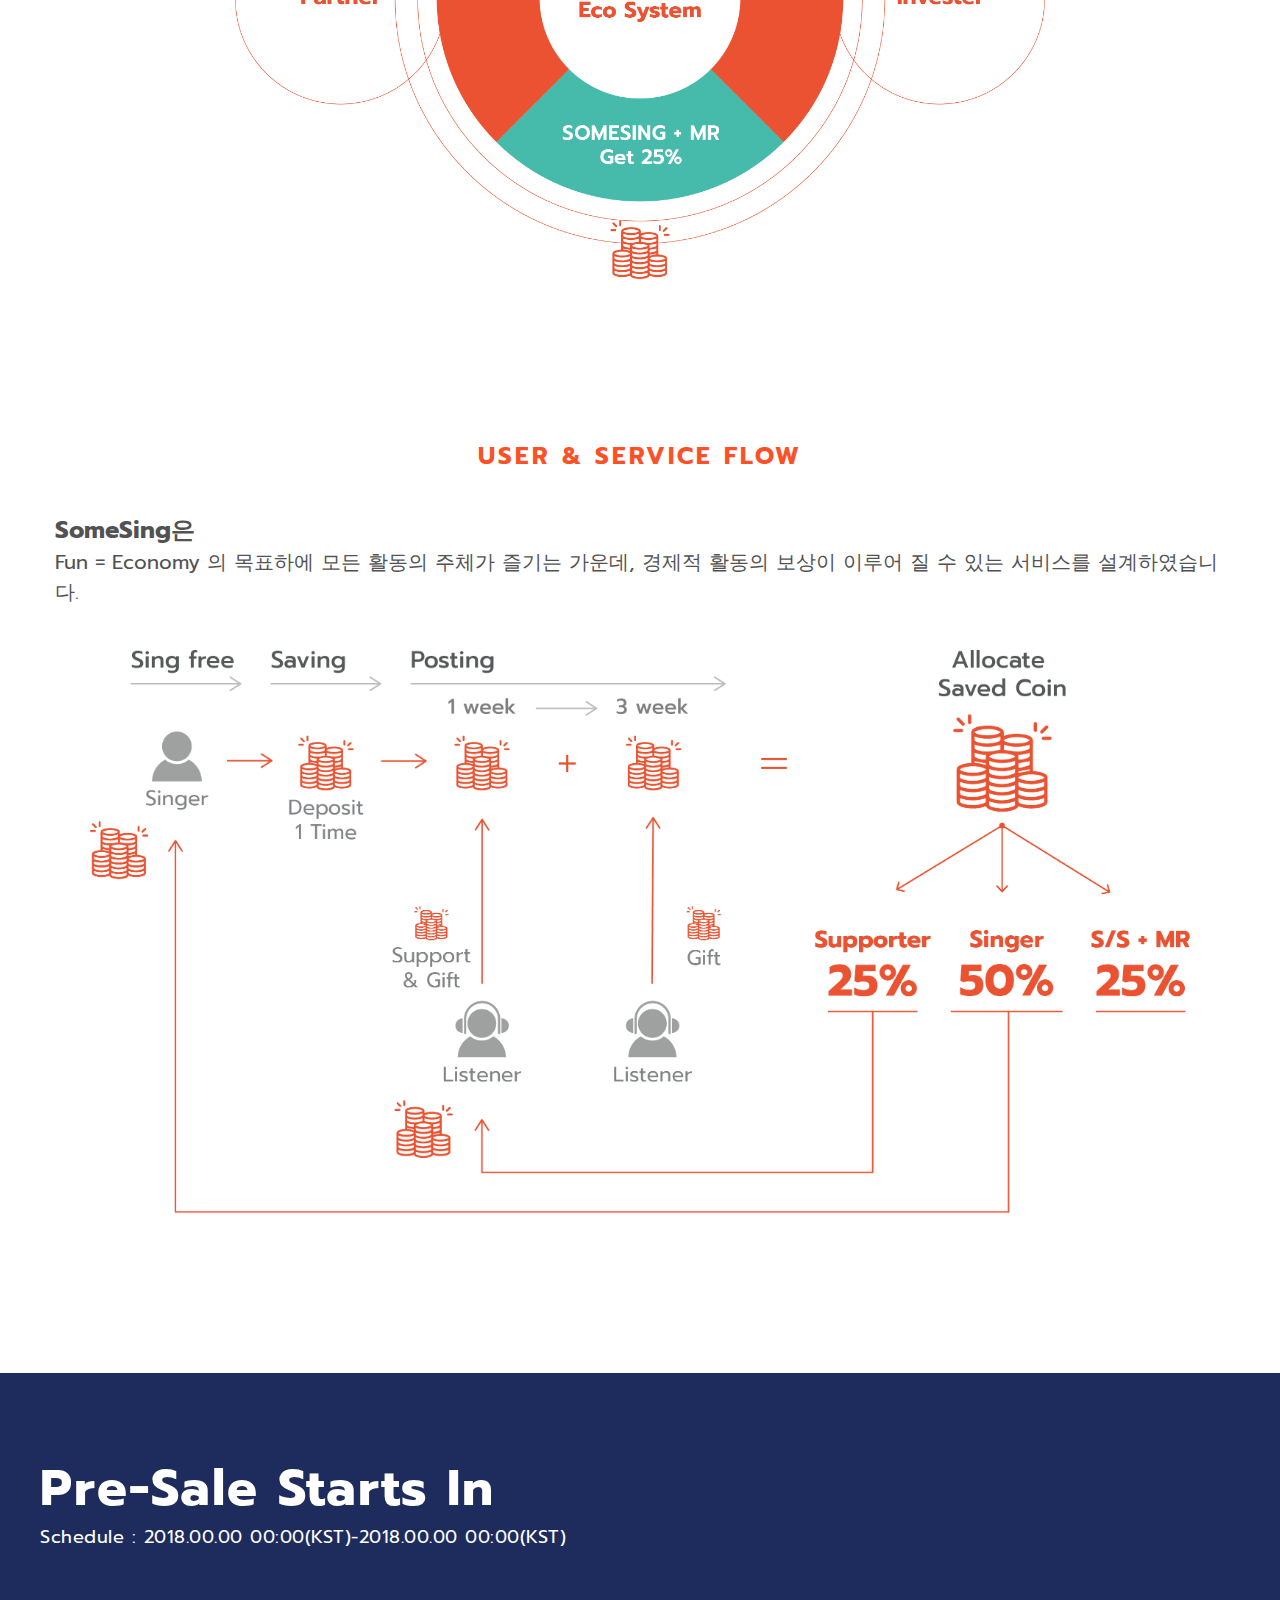
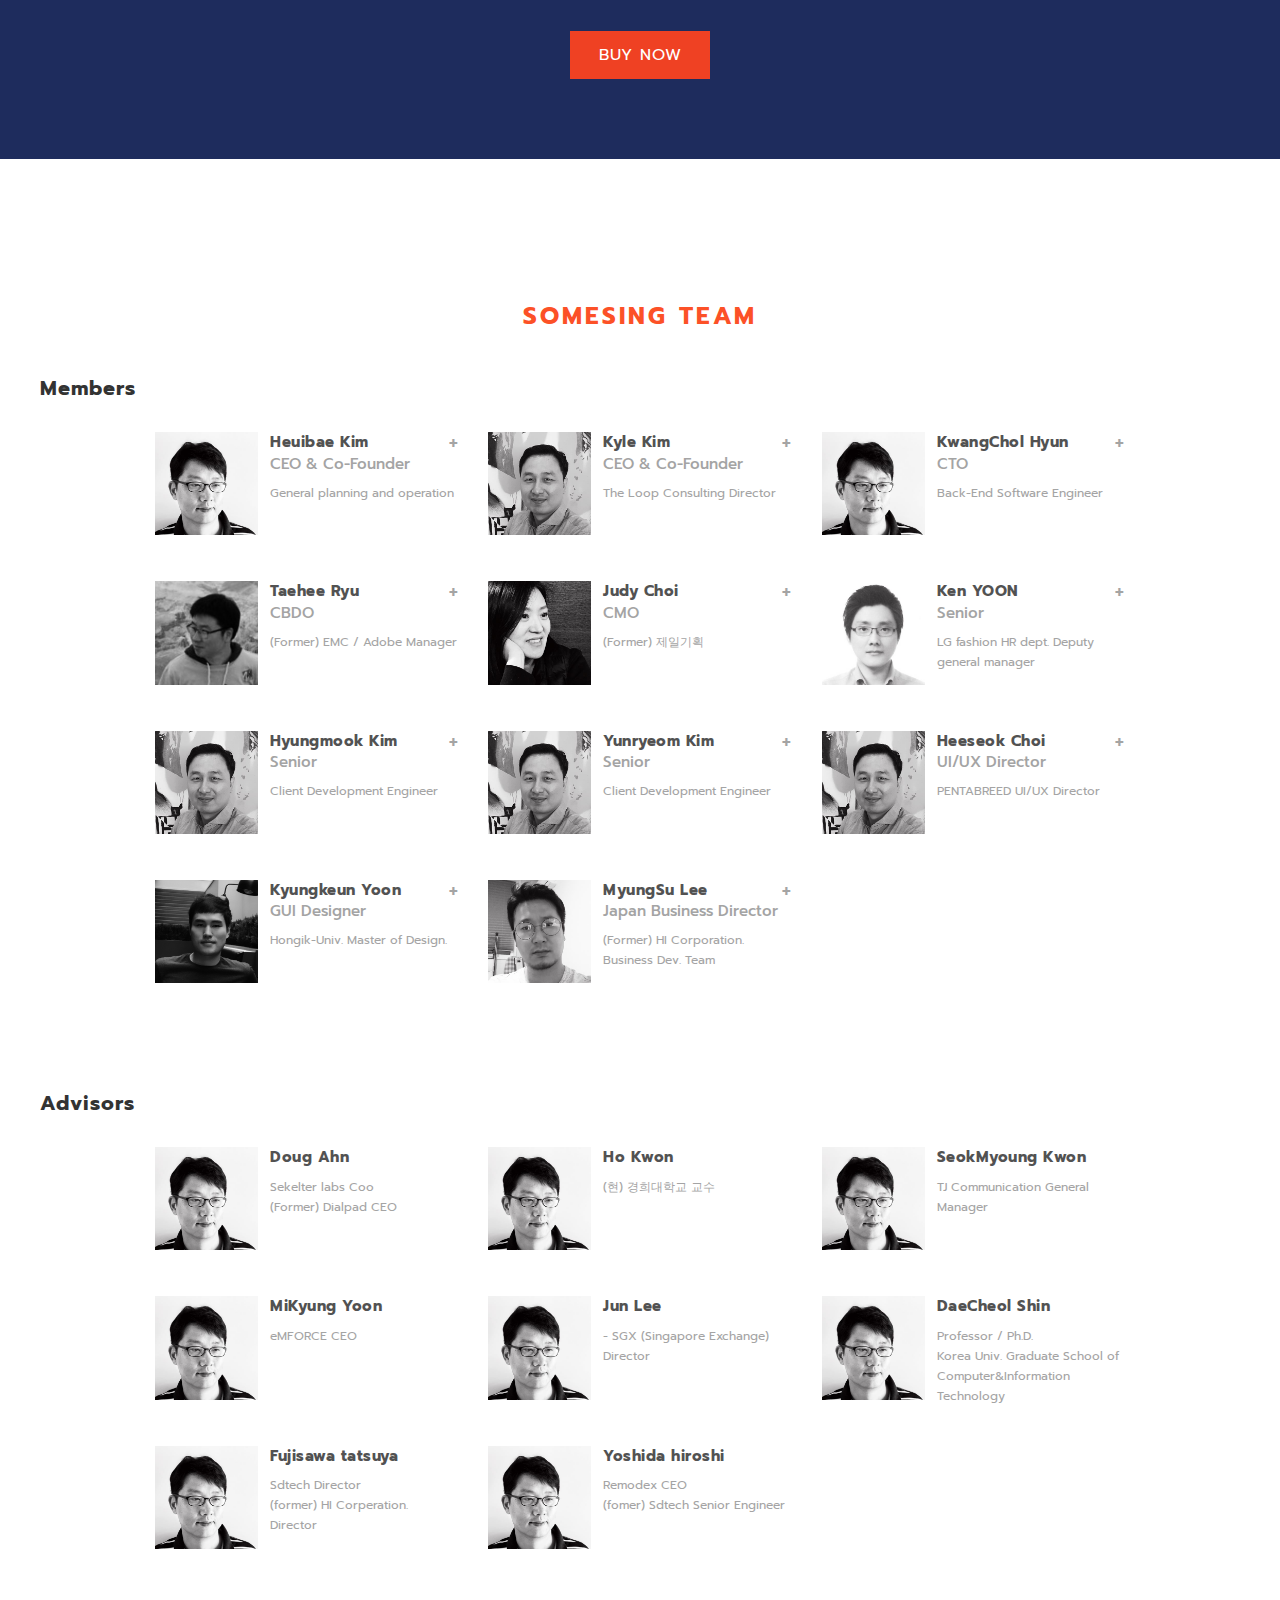
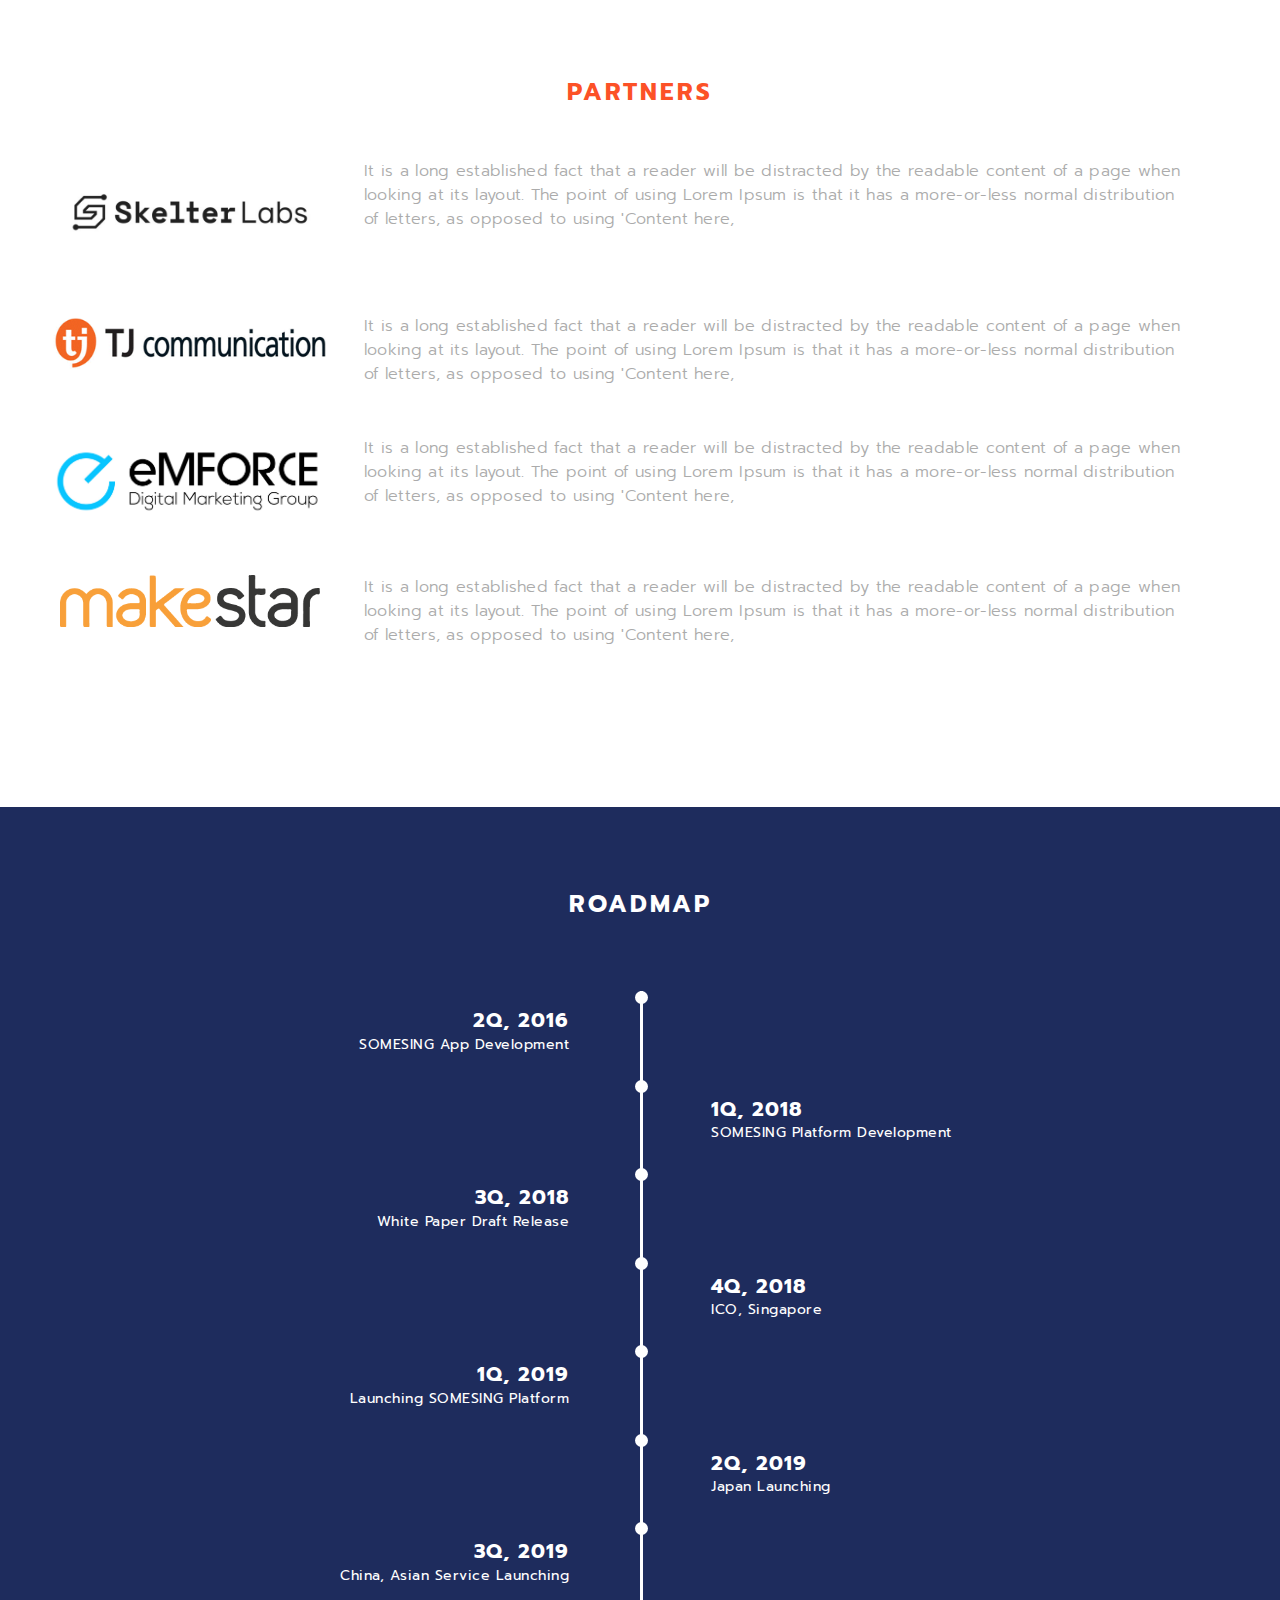
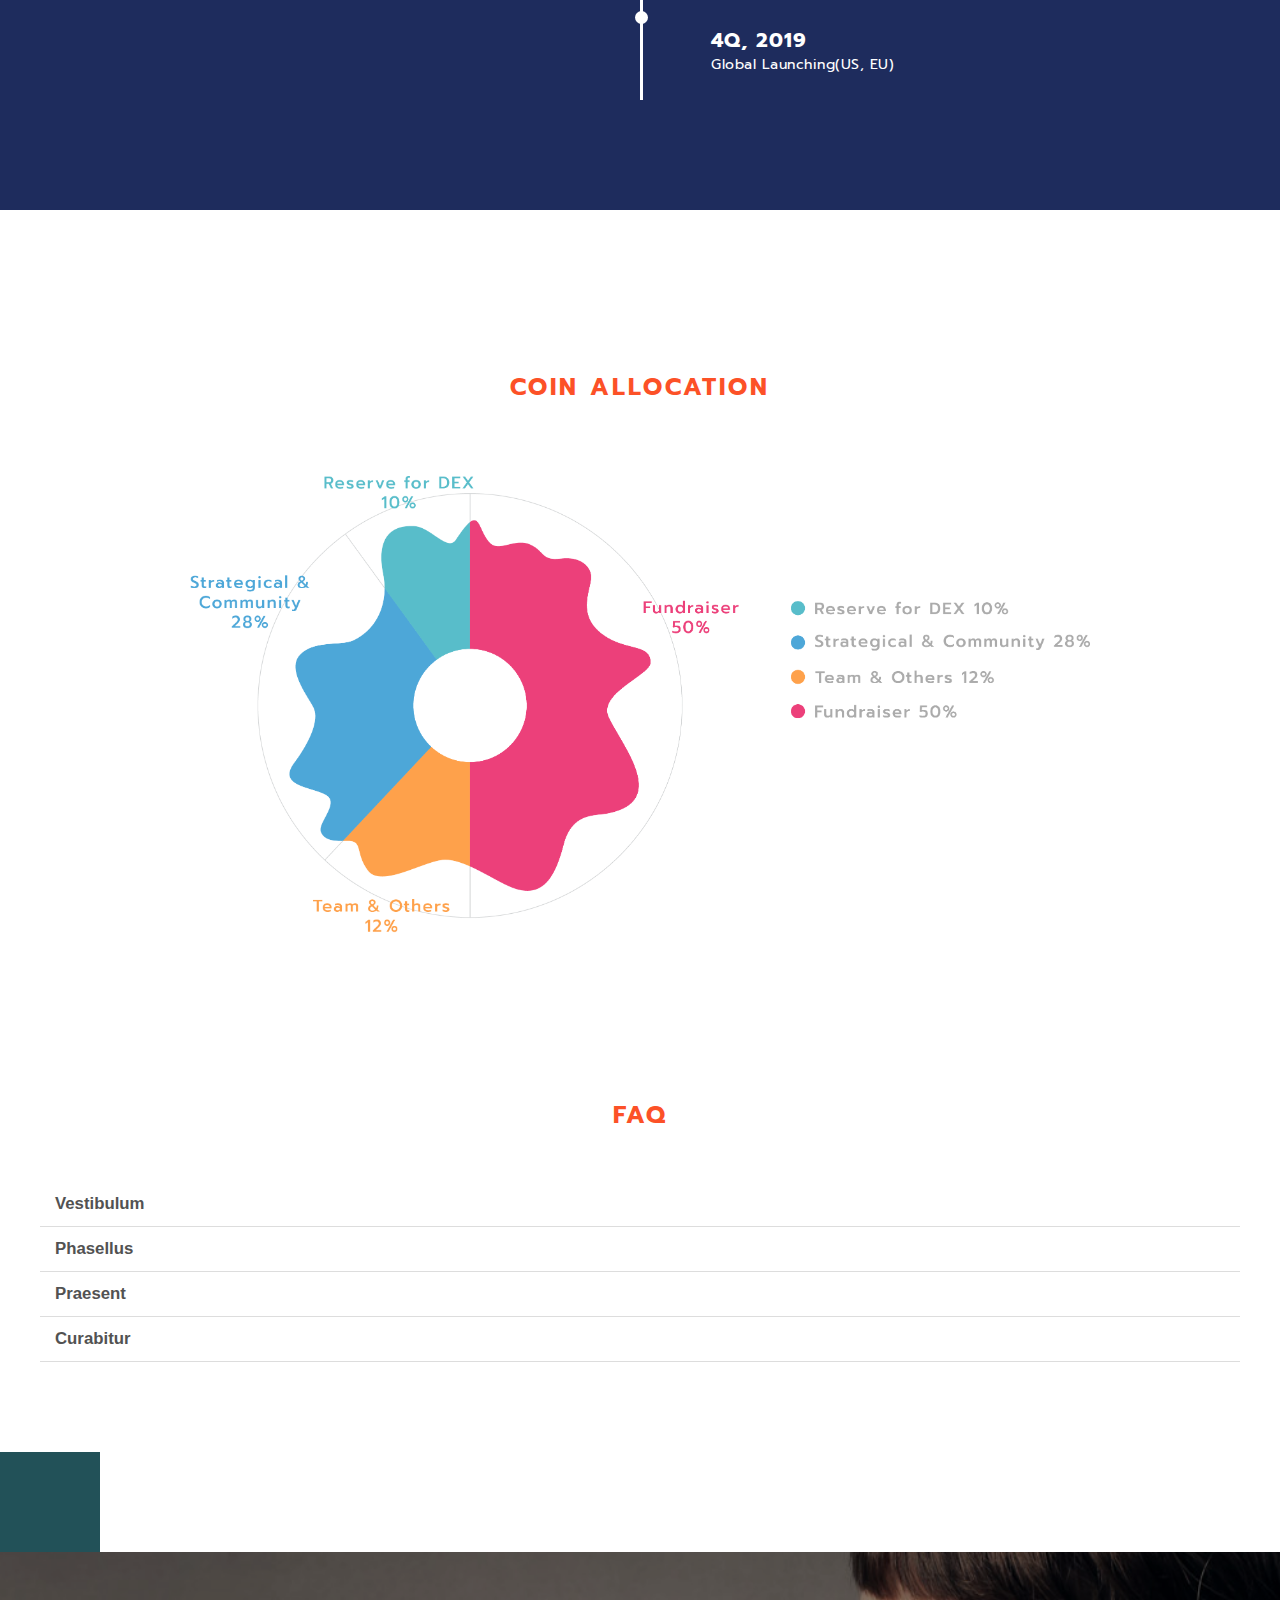
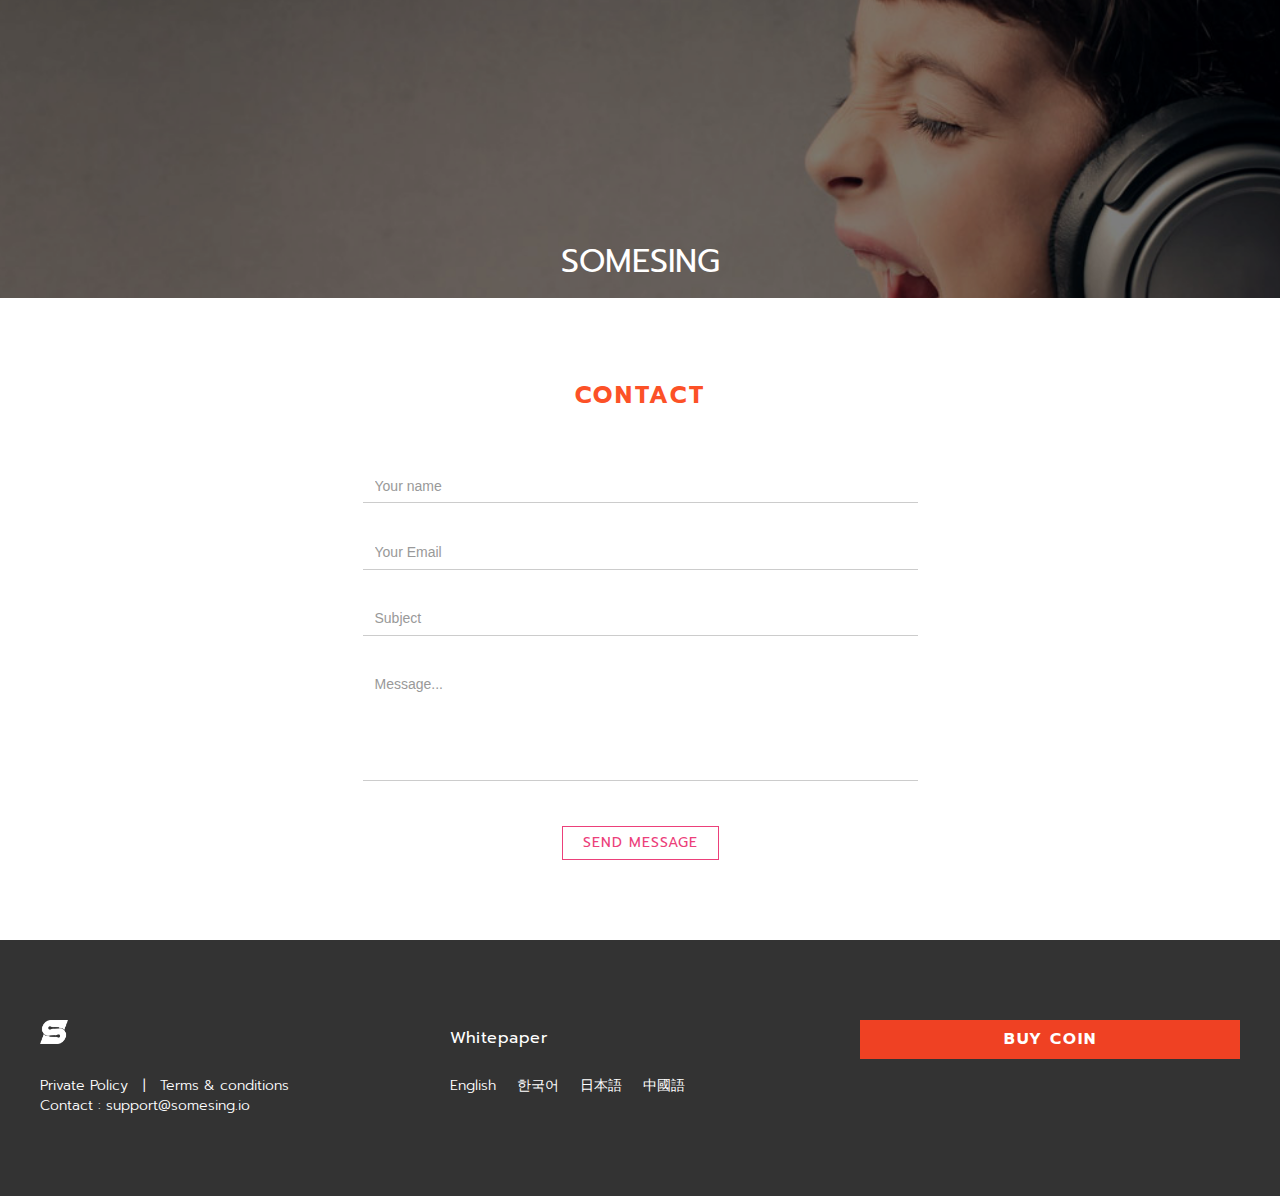
==== commit f0dd5f61: "희준씨 수정버전" ====
--- a/index.html
+++ b/index.html
@@ -9,7 +9,7 @@
 
   <!-- Font -->
   <link href="https://fonts.googleapis.com/css?family=Roboto" rel="stylesheet">
-  <link href="https://fonts.googleapis.com/css?family=Prompt:400,700,900" rel="stylesheet">
+  <link href="https://fonts.googleapis.com/css?family=Prompt:300,400,700" rel="stylesheet">
 
   <!-- Custom StyleSheets -->
   <link rel="stylesheet" href="./resources/css/index/intro.css">
@@ -59,67 +59,77 @@
 
 
   <!-- 내비 바 -->
-  <nav class="naviBar">
+  <header class="naviBar">
     <div class="naviContainer">
-      <!-- 썸씽 로고 -->
-      <div class="naviLogo"><a href="#none"><img src="./resources/img/index/intro/logo.png" alt="" class="someLogo"></a></div>
-
-
-
-
-      <!-- 메뉴버튼들 -->
-
-
       <div class="naviLinkContainer">
-        <ul class="naviLink">
-          <li><a class="naviBtn sliding-link" id="somesing" href="#sectionSome">About SOMESING</a></li>
-          <li><a class="naviBtn sliding-link" id="member" href="#sectionMember">S-TEAM</a></li>
-          <li><a class="naviBtn sliding-link" id="advisor" href="#sectionRoadmap">Roadmap</a></li>
-          <li><a class="naviBtn sliding-link" id="partner" href="#sectionCoin">Coin Allocation</a></li>
-          <li><a class="naviBtn sliding-link" id="coin" href="#">Login</a></li>
-          <li><a class="naviBtn sliding-link" id="faq" href="#">Join</a></li>
-          <li><a class="naviBtn sliding-link" id="contact" href="#sectionContact">Contact</a></li>
-        </ul>
-      </div>
-
-
-    </div>
-  </nav>
-  <div class="mainTitleBox">
-    <div class="titleCommon maintitle">Social Music Service</div>
-    <div class="titleCommon maintitle2">based on</div>
-    <div class="titleCommon maintitle3">BLOCKCHAIN TECHNOLOGY</div>
-    <div class="mainText">You have personal studio in your hands.<br> Mix up and create your own songs!</div>
-    <div class="introWhitePaper">WHITEPAPER</div>
-
-    <a href="#" class="someButton someB1">ENGLISH</a>
-    <a href="#" class="someButton someB1">한국어</a>
-    <a href="#" class="someButton someB1">日本語</a>
-    <a href="#" class="someButton ">中國語</a><br>
-    <a href="#" class="someButton someB2">BUY COIN</a>
-  </div>
-
+        <!-- 썸씽 로고 -->
+        <div class="naviLogo"><a href="#none"><img src="./resources/img/index/intro/logo.png" alt="" class="someLogo"></a></div>
+
+
+
+
+        <!-- 메뉴버튼들 -->
+
+
+
+        <div class="naviLinkBox">
+          <ul class="naviLink">
+            <li><a class="naviBtn sliding-link" id="somesing" href="#sectionSome">About SOMESING</a></li>
+            <li><a class="naviBtn sliding-link" id="member" href="#sectionMember">S TEAM</a></li>
+            <li><a class="naviBtn sliding-link" id="advisor" href="#sectionRoadmap">Roadmap</a></li>
+            <li><a class="naviBtn sliding-link" id="partner" href="#sectionCoin">Coin Allocation</a></li>
+
+
+          </ul>
+        </div>
+
+
+        <div class="naviContainerWhite">
+          <div class="naviLinkBox2">
+            <ul class="naviLink">
+              <li><a class="naviBtn2 sliding-link" id="coin" href="#">Login</a></li>
+              <li><a class="naviBtn2 sliding-link" id="faq" href="#">Join</a></li>
+              <li><select id="langSelect">
+        <option value="apple.com">En</option>
+		<option value="https://nike.com">Kr</option>
+        <option value=""> Jp </option>
+        
+    </select></li>
+
+            </ul>
+          </div>
+        </div>
+
+
+
+      </div>
+
+
+    </div>
+  </header>
 
   <!-- 인트로 시작 -->
-
-  <!-- 마우스 섹션 트리거 -->
-
-  <div id="sectionHome" class="introBox">
-
-
-
-    <div class="introParallax"></div>
-
-
-
-  </div>
-  <!-- 인트로 종료 -->
-
-  <div id="counterSome" class="sectionSome">
+  <div class="mainImgContainer">
+    <div class="mainTitleBox">
+      <div class="titleCommon maintitle">Social Music Service<br>based on<br>BLOCKCHAIN TECHNOLOGY</div>
+
+      <div class="mainText">You can sing a song whenever, wherever, forever. <br>365days 24hours Free | Over 40,000 songs Free | Everyday New Songs offering
+      </div>
+      <div class="introWhitePaper">WHITEPAPER DOWNLOAD <span class="whitePaperEn">for English</span>
+        <a href="#none" class="introWhiteDown">
+          <Img class="introWhiteDownImg" src="resources/img/index/intro/ico_arrow.png"></Img>
+        </a>
+      </div>
+
+      <!--<a href="#" class="someButton someB1">ENGLISH</a>
+      <a href="#" class="someButton someB1">한국어</a>
+      <a href="#" class="someButton someB1">日本語</a>
+      <a href="#" class="someButton ">中國語</a><br>-->
+    </div>
     <div class="counterBox">
       <div class="counterRow">
-        <div class="col-md-6">
-          <div class="preSaleStart">Pre-Sale Starts In</div>
+        <div class="col-md-6 preSaleStartCon">
+          <div class="preSaleStart">PRE-SALE STARTS IN</div>
           <div class="preSaleStartText">Schedule : 2018.00.00 00:00(KST)-2018.00.00 00:00(KST)</div>
 
         </div>
@@ -147,17 +157,49 @@
           </div>
         </div>
 
-        <div class="col-md-12 barBox">
-          <div id="progressBar">
-            <span id="progressText">
+        <div class="col-md-12 barCon">
+          <div class="col-md-9 barBox">
+            <div id="progressBar">
+              <span id="progressText">
 		<span id="progressCount">0</span>%
-            </span>
-          </div>
-          <a href="#" class="someButtonInCounter">BUY NOW</a>
-        </div>
-      </div>
-    </div>
-  </div>
+              </span>
+            </div>
+          </div>
+          <div class="col-md-3 introBuyButton">
+            <a href="#" class="introButton">BUY NOW <img class="buyArrow" src="./resources/img/index/intro/ico_buy_arrow.png" alt=""></a>
+          </div>
+
+        </div>
+      </div>
+    </div>
+
+  </div>
+
+
+
+
+  <!-- 뒷배경 -->
+
+  <div id="sectionHome" class="introBox">
+
+
+
+    <div class="introParallax"></div>
+
+
+
+  </div>
+  <!-- 인트로 종료 -->
+
+
+
+  <!--아이콘 얼라이언스-->
+  <div class="articleBox iconContainer">
+    <div class="iconTitle">ICON ALLIANCE</div>
+    <div class="iconText">SOMESING ecosystem must be able to support huge amount of transactions between users, requiring fast speed and scalability. ICON's TPS and Loopchain technology is well optimized enough for SOMESING to create a decentralized karaoke ecosystem with ICON</div>
+  </div>
+
+
 
   <!-- 썸씽 설명 시작 -->
   <div id="sectionSome" class="articlecContainer1">
@@ -173,9 +215,9 @@
         <!--<img class="scFadeInUp articleVerticalImage" src="./resources/img/index/article1/service.png" />-->
         <div class="articleMockupBox">
           <div class="col-md-7 articleMockup">
-            <div class="mockupBox">
-              <img class="mockup1" src="./resources/img/index/article1/mockup1.png" alt="">
-              <img class="mockup2" src="./resources/img/index/article1/mockup2.png" alt="">
+            <div id="mockupTrigger" class="mockupBox">
+              <img id="mockupEffect1" class="mockup1" src="./resources/img/index/article1/mockup1.png" alt="">
+              <img id="mockupEffect2" class="mockup2" src="./resources/img/index/article1/mockup2.png" alt="">
             </div>
           </div>
           <div class="col-md-5 articleMockup">
@@ -196,11 +238,11 @@
 
 
   <!--화이트페이퍼 다운-->
-  <div class="articleBox whitPaperBox">
+  <div id="whitePaperTrigger" class="articleBox whitPaperBox">
 
     <div class="col-md-12 whitePaperContents">
       <div class="articleTitle whitepaperTitle">WHITEPAPER</div>
-      <div>
+      <div class="whitePaperButtonBox">
         <a href="#" class="someButton whiteButton">ENGLISH</a>
         <a href="#" class="someButton whiteButton">한국어</a>
         <a href="#" class="someButton someB1 whiteButton">日本語</a>
@@ -378,7 +420,7 @@
             <div class="zoom">
               <div class="peopleImgBox1">
                 <img class="people" src="./resources/img/index/members/6.jpg" alt=""></div>
-              <div class="peopleTitle2">KEN YOON
+              <div class="peopleTitle2">Ken YOON
                 <div class="plusButton" onclick="plusEx.show('kenYoon');"><a class="hoverPlus" href="#none">
                   +</a>
                 </div>
@@ -413,7 +455,7 @@
             <div class="zoom">
               <div class="peopleImgBox1">
                 <img class="people" src="./resources/img/index/members/8.jpg" alt=""></div>
-              <div class="peopleTitle2">YunRyeom Kim
+              <div class="peopleTitle2">Yunryeom Kim
                 <div class="plusButton" onclick="plusEx.show('yrKim');"><a class="hoverPlus" href="#none">
                   +</a>
                 </div>
@@ -430,7 +472,7 @@
             <div class="zoom">
               <div class="peopleImgBox1">
                 <img class="people" src="./resources/img/index/members/9.jpg" alt=""></div>
-              <div class="peopleTitle2">Heesuk Choi
+              <div class="peopleTitle2">Heeseok Choi
                 <div class="plusButton" onclick="plusEx.show('hsChoi');"><a class="hoverPlus" href="#none">
                   +</a>
                 </div>
@@ -849,10 +891,34 @@
   <!-- footer -->
 
   <div class="footerDefault">
-    <div class="footerLogo">SOMESING</div>
-    <div class="footerLicense">©2018 SOMESING. All Copyrights reserved<br/>Terms of Use</div>
-  </div>
-
+    <div class="footerBox">
+      <div class="col-md-4 footer-1">
+        <img class="footerLogo" src="./resources/img/index/intro/logo.png" alt="">
+        <a href="" class="footerA privatePol">Private Policy</a>
+        <span class="footerI">|</span>
+        <a href="" class="footerA termsCondi">Terms & conditions</a>
+        <br>Contact : support@somesing.io
+
+      </div>
+      <div class="col-md-4 footer-2">
+        <div class="footer2Title">Whitepaper</div>
+        <ul class="footerWhitePaper">
+          <li>English</li>
+          <li>한국어</li>
+          <li>日本語</li>
+          <li>中國語</li>
+
+        </ul>
+
+      </div>
+      <div class="col-md-4 footer-3">
+        <a href="#" class="footerButton">BUY COIN</a>
+        <i class="fab fa-facebook-f"></i>
+        <i class="fab fa-medium-m"></i>
+      </div>
+
+    </div>
+  </div>
 </body>
 
 </html>
--- a/resources/css/index/intro.css
+++ b/resources/css/index/intro.css
@@ -7,14 +7,20 @@
 
 }*/
 
+a:focus {
+  color: inherit !improtant;
+  text-decoration: none !important;
+}
+
 .introBox {
-  height: 700px;
+  height: 92vh;
   vertical-align: middle;
   text-align: center;
   overflow: hidden;
   position: relative;
   background-color: #000;
   z-index: -2;
+  margin-top: 80px;
 }
 
 
@@ -31,41 +37,60 @@
 }
 
 .mainTitleBox {
-  position: absolute;
-  height: 700px;
-  padding: 80px;
-  width: 100%;
-  text-align: center;
+  position: relative;
+  height: 64vh;
+  padding: 6vw;
+  background: url(../../img/index/intro/intro.jpg);
+  background-size: cover;
+  margin-left: 120px;
 }
 
 .titleCommon {
   color: #fff;
   font-weight: 700;
-  font-size: 46px;
+  font-size: 3vw;
   font-family: 'prompt', sans-serif;
   letter-spacing: 2px;
-}
-
-.maintitle3 {
-  letter-spacing: 4px !important;
-}
+  line-height: 3.6vw;
+}
+
+.mainImgContainer {
+  position: absolute;
+  width: 100%;
+}
+
+
 
 .mainText {
   color: #fff;
-  font-size: 20px;
-  font-weight: 400;
-  letter-spacing: 0.8px;
-  padding: 16px;
+  font-size: 16px;
+  font-weight: 300;
+  letter-spacing: 0.5px;
+  padding-top: 50px;
   font-family: 'prompt', sans-serif;
 }
 
 .introWhitePaper {
   font-family: 'prompt', sans-serif;
   color: #fff;
-  font-size: 40px;
-  font-weight: 700;
-  letter-spacing: 6px;
-  padding-top: 30px
+  font-size: 24px;
+  font-weight: 300;
+  letter-spacing: 2px;
+  padding-top: 50px
+}
+
+.whitePaperEn {
+  text-decoration: underline;
+}
+
+a.introWhiteDown {
+  height: 40px;
+  margin-left: 10px;
+
+}
+
+img.introWhiteDownImg {
+  width: 40px;
 }
 
 .someButton {
@@ -84,6 +109,12 @@
   z-index: 3;
 }
 
+.someButton:hover {
+  color: #fff !important;
+  box-shadow: 0 4px 8px 2px rgba(232, 56, 13, 0.5), 0 6px 20px 0 rgba(232, 56, 13, 0.19);
+   !important;
+}
+
 .someB1 {
   margin-right: 30px;
 }
@@ -150,14 +181,14 @@
 /*패럴렉스 실험 끝*/
 
 .introParallax {
-  background: url('../../img/index/intro/intro.jpg') no-repeat;
+  background: #ef4123;
   background-size: cover;
   position: absolute;
   width: 100%;
   height: 150%;
-  top: 0;
+
   z-index: -1;
-  opacity: 0.5;
+  opacity: 1;
 
 }
 
--- a/resources/css/index/progressbar.css
+++ b/resources/css/index/progressbar.css
@@ -1,26 +1,12 @@
 @charset "UTF-8";
 /* CSS Document */
 
-#counterSome {
+.counterBox {
+  position: relative;
   width: 1200px;
-  overflow: auto;
-  background-color: white;
-  padding: 60px 0;
-  margin: -20px auto;
+  margin: 0 auto 0 auto;
+  padding: 3vh 0 0 0;
 
-}
-
-.barBox {
-  text-align: center;
-}
-
-.counterBox {
-  background-color: white;
-  position: absolute;
-  width: 1200px;
-  margin: -100px auto 0 auto;
-  padding: 24px 20px;
-  box-shadow: 0 4px 8px 0 rgba(0, 0, 0, 0.2), 0 6px 20px 0 rgba(232, 56, 13, 0.19);
   font-family: 'prompt', sans-serif;
 }
 
@@ -36,18 +22,19 @@
 
 .timerContainer {
   width: 84%;
-  margin: 0 auto;
+  float: right;
 }
 
 #timer {
-  font-size: 18px;
+  font-size: 14px;
   letter-spacing: 0.5px;
-  color: #999;
+  color: #fff;
+  font-weight: 300;
 }
 
 #timer span {
   font-size: 40px;
-  color: #1E2C5D;
+  color: #fff;
   margin: 0 3px 0 15px;
   font-weight: bold;
 }
@@ -58,65 +45,108 @@
 
 .timeBox {
   text-align: center;
-  float: left;
+  float: right;
 }
 
 .timeBoxMargin {
-  margin-right: 24px;
+  margin-left: 24px;
 }
 
 .counterBorder {
-  float: left;
-  margin-right: 24px;
+  float: right;
+  margin-left: 24px;
   font-size: 42px;
-  color: #1E2C5D;
+  color: #fff;
 }
 
 
 .preSaleStart {
   font-size: 40px;
-  color: #1E2C5D;
+  color: #fff;
   font-weight: bold;
-  letter-spacing: 2px;
+  letter-spacing: 10px;
 
 }
 
 .preSaleStartText {
-  color: #999;
-  font-size: 18px;
-
+  color: #fff;
+  font-size: 14px;
+  font-weight: 300;
   letter-spacing: 0.5px;
 }
 
 #progressBar {
   margin: auto;
 
-  border: solid 1px #1E2C5D;
+  border: none;
   width: 100%;
   padding: 2px;
-  border-radius: 100px;
+
   text-align: center;
-  background: rgba( 255, 255, 255, 0.9);
+  height: 52px;
+  line-height: 48px;
+  letter-spacing: 0.5px;
+
 }
 
 #progressText {
 
   display: block;
   width: 100%;
-  font-size: 20px;
+  font-size: 14px;
   font-family: 'prompt', sans-serif;
-  font-weight: 400;
-  background: rgba( 0, 0, 0, 0.7);
+  font-weight: 700;
+  background: rgba( 239, 65, 35, 0.8);
   -webkit-background-clip: text;
   color: transparent;
 }
 
-.col-md-12.barBox {
-  padding-top: 30px;
+.col-md-6.preSaleStartCon {
+  padding: 0;
 }
 
+.col-md-6.timerCol {
+  padding: 0;
+}
+
+.col-md-9.barBox {
+  padding: 0;
+}
+
+.col-md-12.barCon {
+  padding: 30px 0 0 0;
+}
+
+.col-md-3.introBuyButton {
+  padding: 0 0 0 30px;
+}
+
+img.buyArrow {
+  height: 12px;
+  float: right;
+  margin: 4px 0 0 0;
+}
+
+.introButton {
+  background-color: #fff;
+  border: none;
+  color: #333333;
+  width: 100%;
+  padding: 16px 12px;
+  text-align: left;
+  text-decoration: none;
+  display: inline-block;
+  font-size: 14px;
+  font-family: 'prompt', sans-serif;
+  letter-spacing: 1px;
+  font-weight: 700;
+  z-index: 3;
+
+}
+
+
 .someButtonInCounter {
-  margin-top: 30px;
+  margin-top: 80px;
   width: 140px;
   padding: 13px 0;
 }
--- a/resources/css/index/navi.css
+++ b/resources/css/index/navi.css
@@ -18,19 +18,19 @@
 
 
 .naviBar {
-  height: 60px;
-  line-height: 60px;
+  height: 80px;
+  line-height: 80px;
   position: fixed;
   width: 100%;
   z-index: 100;
   text-decoration: none;
   font-family: 'prompt', sans-serif;
-
-
+  background-color: #ef4123;
+  top: 0;
 }
 
 .someLogo {
-  height: 36px;
+  height: 40px;
 }
 
 .naviBar.blur {
@@ -38,39 +38,85 @@
 }
 
 .naviContainer {
-  width: 1200px;
   position: relative;
-  margin: 0 auto 0 auto;
-}
+  overflow: auto;
+  width: 100%;
+
+}
+
+.naviLinkContainer {
+  margin: 0 120px;
+}
+
+.naviLinkBox {
+  float: left;
+}
+
+.naviLinkBox2 {
+  float: right;
+  width: 24vw;
+
+  position: relative;
+  margin-right: 120px;
+}
+
+.naviContainerWhite {
+  position: fixed;
+  height: 0;
+  right: 0;
+
+  border-bottom: 80px solid #fff;
+  border-left: 80px solid transparent;
+}
+
+select {
+  width: 30px;
+  background-color: transparent;
+  border: 0px;
+  -webkit-appearance: none;
+  -moz-appearance: none;
+  appearance: none;
+  color: #333333 !important;
+  font-size: 14px !important;
+  font-weight: 400 !important;
+  letter-spacing: 0.3px !important;
+  background: url('../../img/index/intro/select.png') no-repeat 95% 50%;
+  background-size: 9px;
+}
+
+
+
+select::-ms-expand {
+  display: none;
+}
+
+
 
 .naviLogo {
   top: 0px;
   left: 0px;
-
-  width: 200px;
+  width: 92px;
   height: 100%;
-  text-align: left;
-
-
-  font-weight: bold;
-  letter-spacing: 0.6px;
   color: #fff;
   float: left;
 }
 
 .naviBtn {
   margin-left: 20px;
-  font-size: 12px;
-  font-weight: 500;
+  font-size: 14px;
+  font-weight: 400;
   letter-spacing: 0.3px;
-  color: #fff;
-}
-
-.naviLinkContainer {
-  float: right;
-
-  height: 100%;
-}
+  color: #fff !important;
+}
+
+.naviBtn2 {
+  margin-right: 20px;
+  font-size: 14px;
+  font-weight: 400;
+  letter-spacing: 0.3px;
+  color: #333333 !important;
+}
+
 
 ::placeholder {
   /* Chrome, Firefox, Opera, Safari 10.1+ */
@@ -82,6 +128,8 @@
 .naviLink {
   list-style: none;
   text-align: right;
+  padding: 0;
+  margin: 0;
 }
 
 .naviLink > li {
--- a/resources/css/index/article.css
+++ b/resources/css/index/article.css
@@ -1,5 +1,9 @@
 @charset "UTF-8";
 /* CSS Document */
+
+.iconContainer {
+  margin-top: 240px;
+}
 
 .pointTitle {
   color: #EF4123;
@@ -39,9 +43,6 @@
   font-size: 24px !important;
 }
 
-.articlecContainer1 {
-  margin-top: 240px;
-}
 
 .articleBox {
   padding-top: 80px;
@@ -114,7 +115,7 @@
 
 .ecoSystemBox {
   text-align: center;
-  width: 50vw;
+  width: 90vh;
   margin: 0 auto;
 }
 
@@ -130,14 +131,14 @@
 
 
 .mockup1 {
-  width: 45%;
+  width: 40%;
   margin-top: 100px;
 }
 
 .mockup2 {
-  width: 45%;
+  width: 40%;
   margin-top: 100px;
-  margin-left: -20px;
+
 }
 
 .articleContent {
--- a/resources/css/index/members.css
+++ b/resources/css/index/members.css
@@ -65,6 +65,7 @@
   font-size: 1.5rem;
   color: #525252;
   font-weight: 700;
+  letter-spacing: 0.5px;
 }
 
 .peopleTitle {
@@ -92,7 +93,7 @@
 .peopleText2 {
   padding-top: 8px;
   font-weight: 400;
-  font-size: 1.3rem;
+  font-size: 1.2rem;
   color: #a4a4a4;
   line-height: 2rem;
   transition: transform .3s;
@@ -171,10 +172,11 @@
   float: right;
   color: #a4a4a4;
   font-size: 16px;
+  font-family: 'Roboto', sans-serif !important;
 }
 
 .plusEx {
-  padding: 24px 0 0 0;
+  padding: 44px 0 0 0;
   font-size: 1.3rem;
   color: #a4a4a4;
   width: 100%;
--- a/resources/css/index/footer.css
+++ b/resources/css/index/footer.css
@@ -4,27 +4,75 @@
 .footerDefault {
 
   width: 100%;
-  height: 120px;
-
   background-color: #333333;
   font-family: 'Prompt', sans-serif;
-  text-align: center;
-}
-
-.footerLicense {
-  font-size: 12px;
+  padding: 80px 0;
+  overflow: auto;
   font-weight: 300;
-  letter-spacing: 0.2px;
-
-  color: #fefefe;
 
 }
 
+.footerBox {
+  width: 1230px;
+  margin: 0 auto;
+  overflow: auto;
+}
+
 .footerLogo {
-  padding-top: 24px;
+  height: 24px;
+  display: block;
+  margin-bottom: 32px;
+}
 
-  font-size: 20px;
-  font-weight: bold;
-  letter-spacing: 1px;
-  color: #fefefe;
+.footer-1,
+.footer-2,
+.footer-3 {
+  color: #fff;
 }
+
+.footerA {
+  color: #fff;
+}
+
+.footerI {
+  margin: 0 10px;
+}
+
+.footer2Title {
+  font-size: 16px;
+  font-weight: 400;
+  line-height: 36px;
+  margin-bottom: 20px;
+  letter-spacing: 0.5px;
+}
+
+.footerWhitePaper {
+  list-style-type: none;
+  margin: 0;
+  padding: 0;
+}
+
+.footerWhitePaper li {
+  display: inline-block;
+  margin-right: 16px;
+}
+
+.footerButton {
+  background-color: #EF4123;
+  border: none;
+  color: white;
+  width: 100%;
+  padding: 8px 0;
+  text-align: center;
+  text-decoration: none;
+  display: inline-block;
+  font-size: 16px;
+  font-family: 'prompt', sans-serif;
+  letter-spacing: 2px;
+  margin-bottom: 18px;
+  font-weight: 700;
+}
+
+.footerDefault a:hover {
+  color: #ef4123 !important;
+}
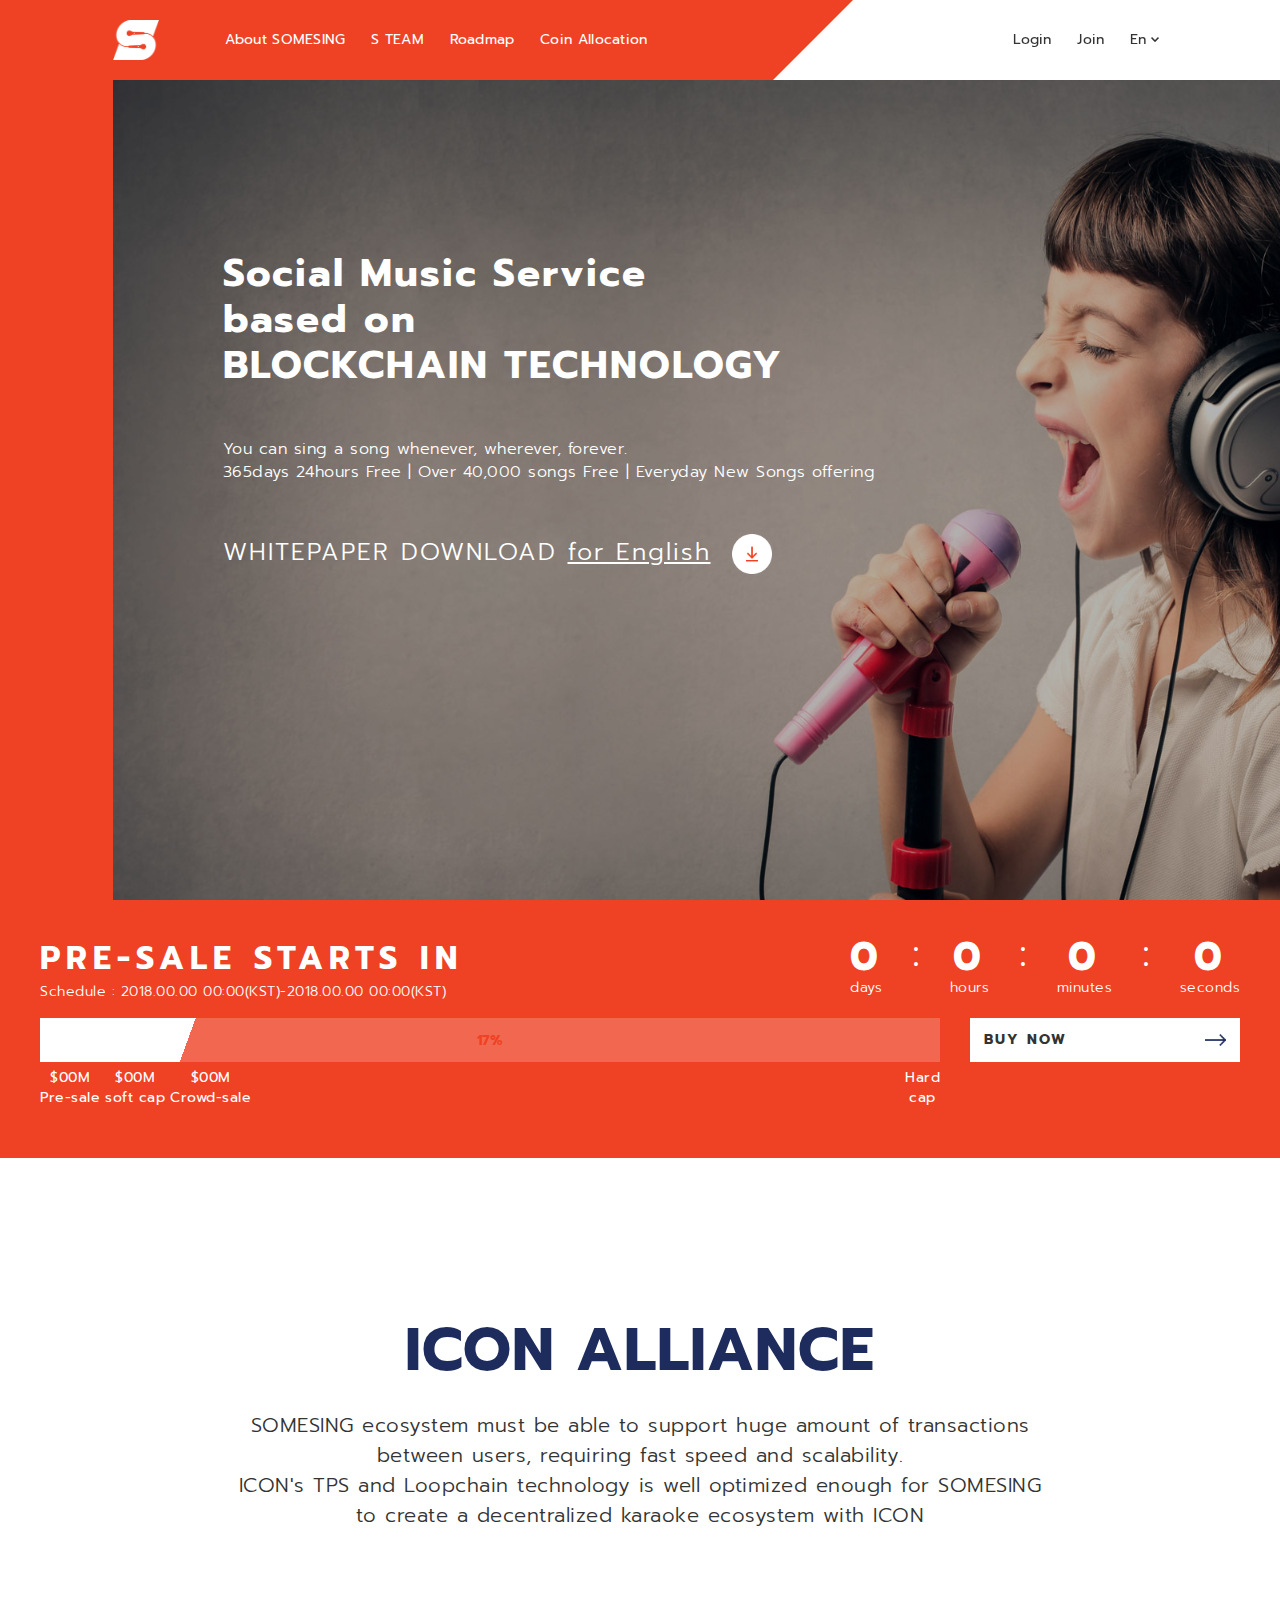
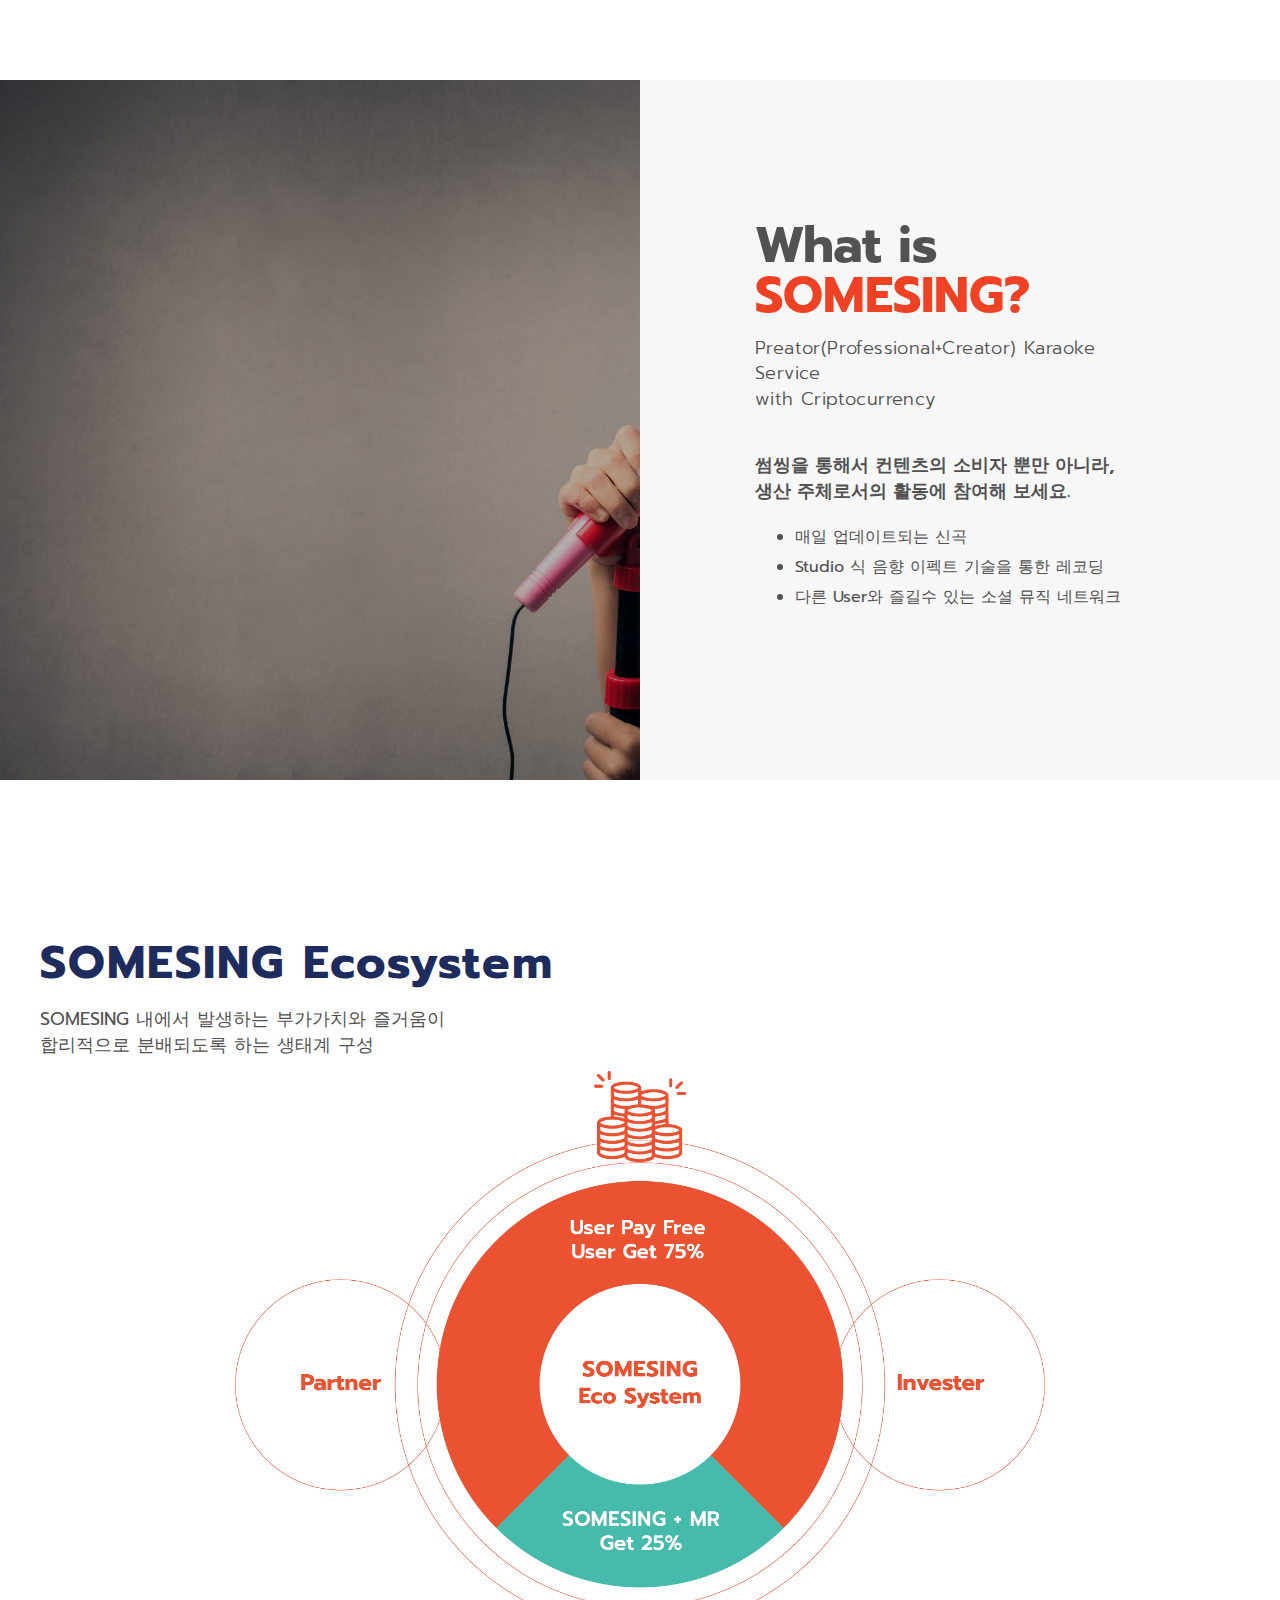
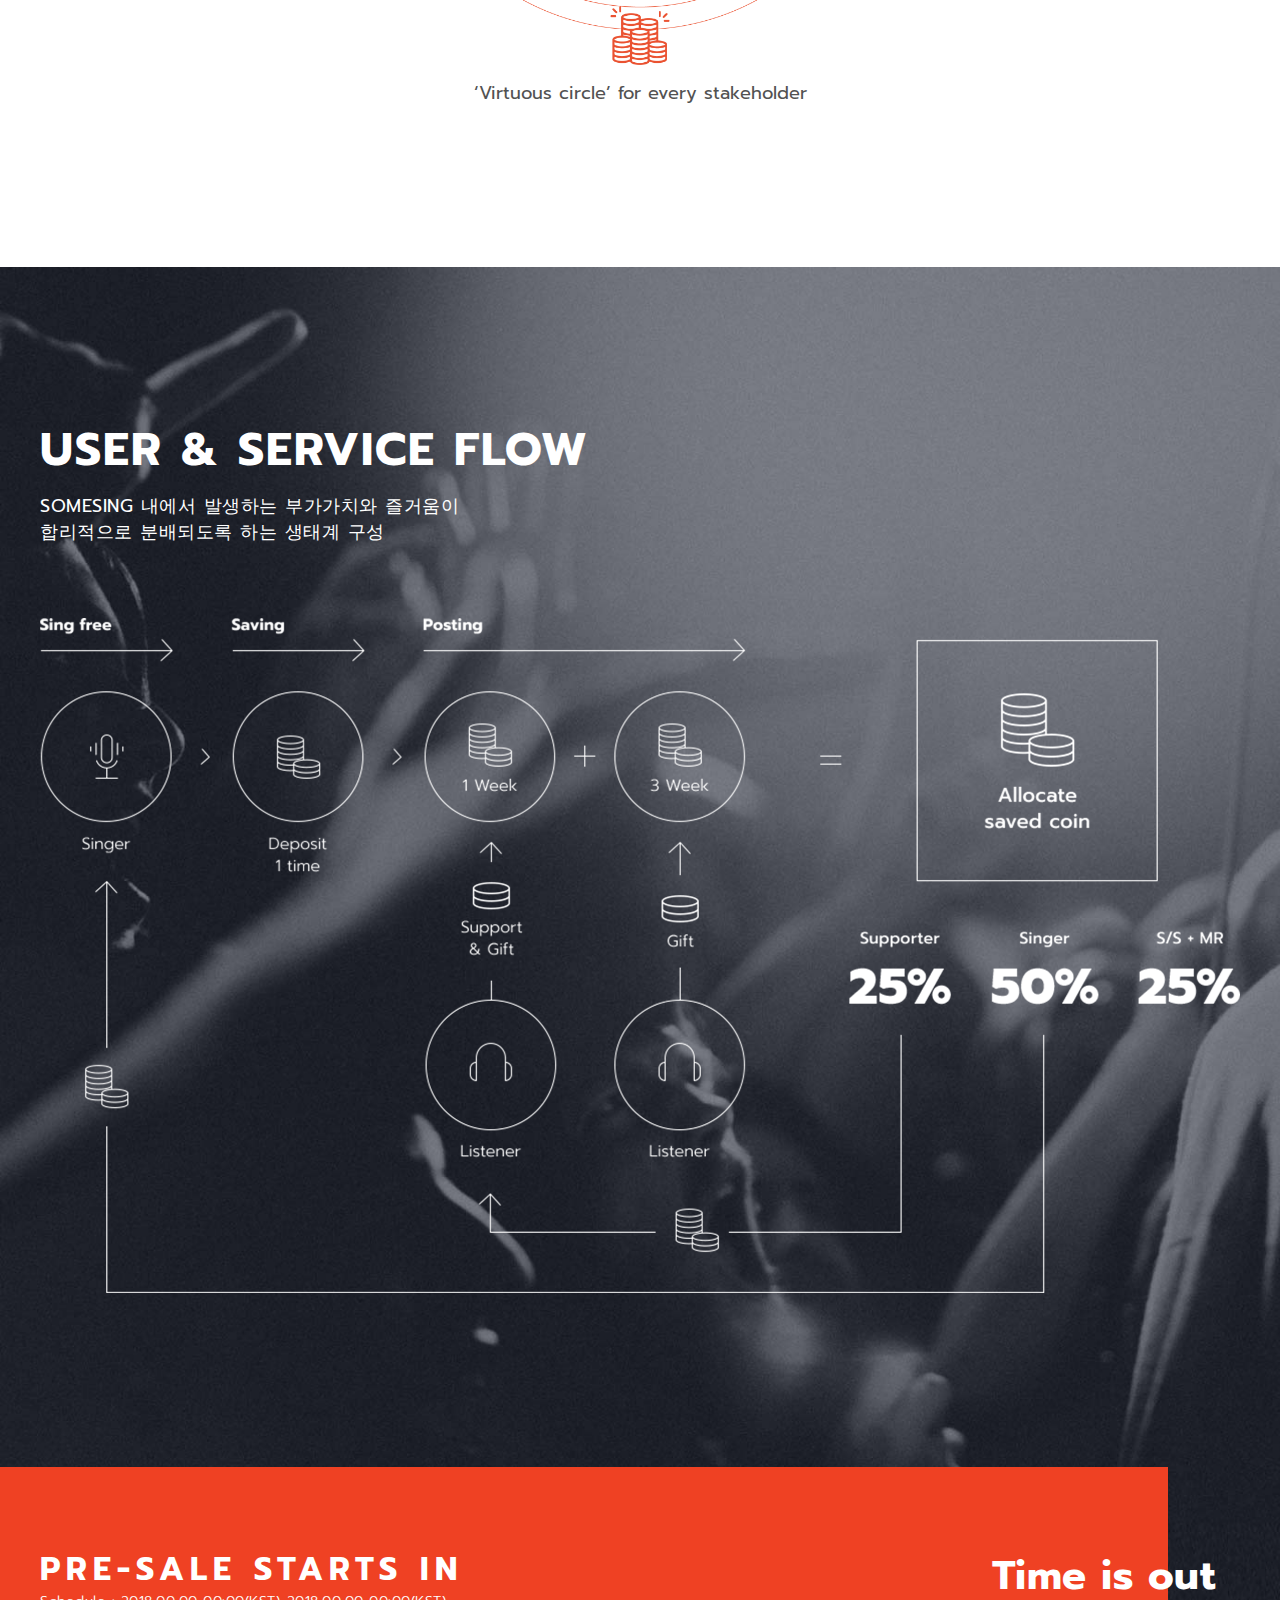
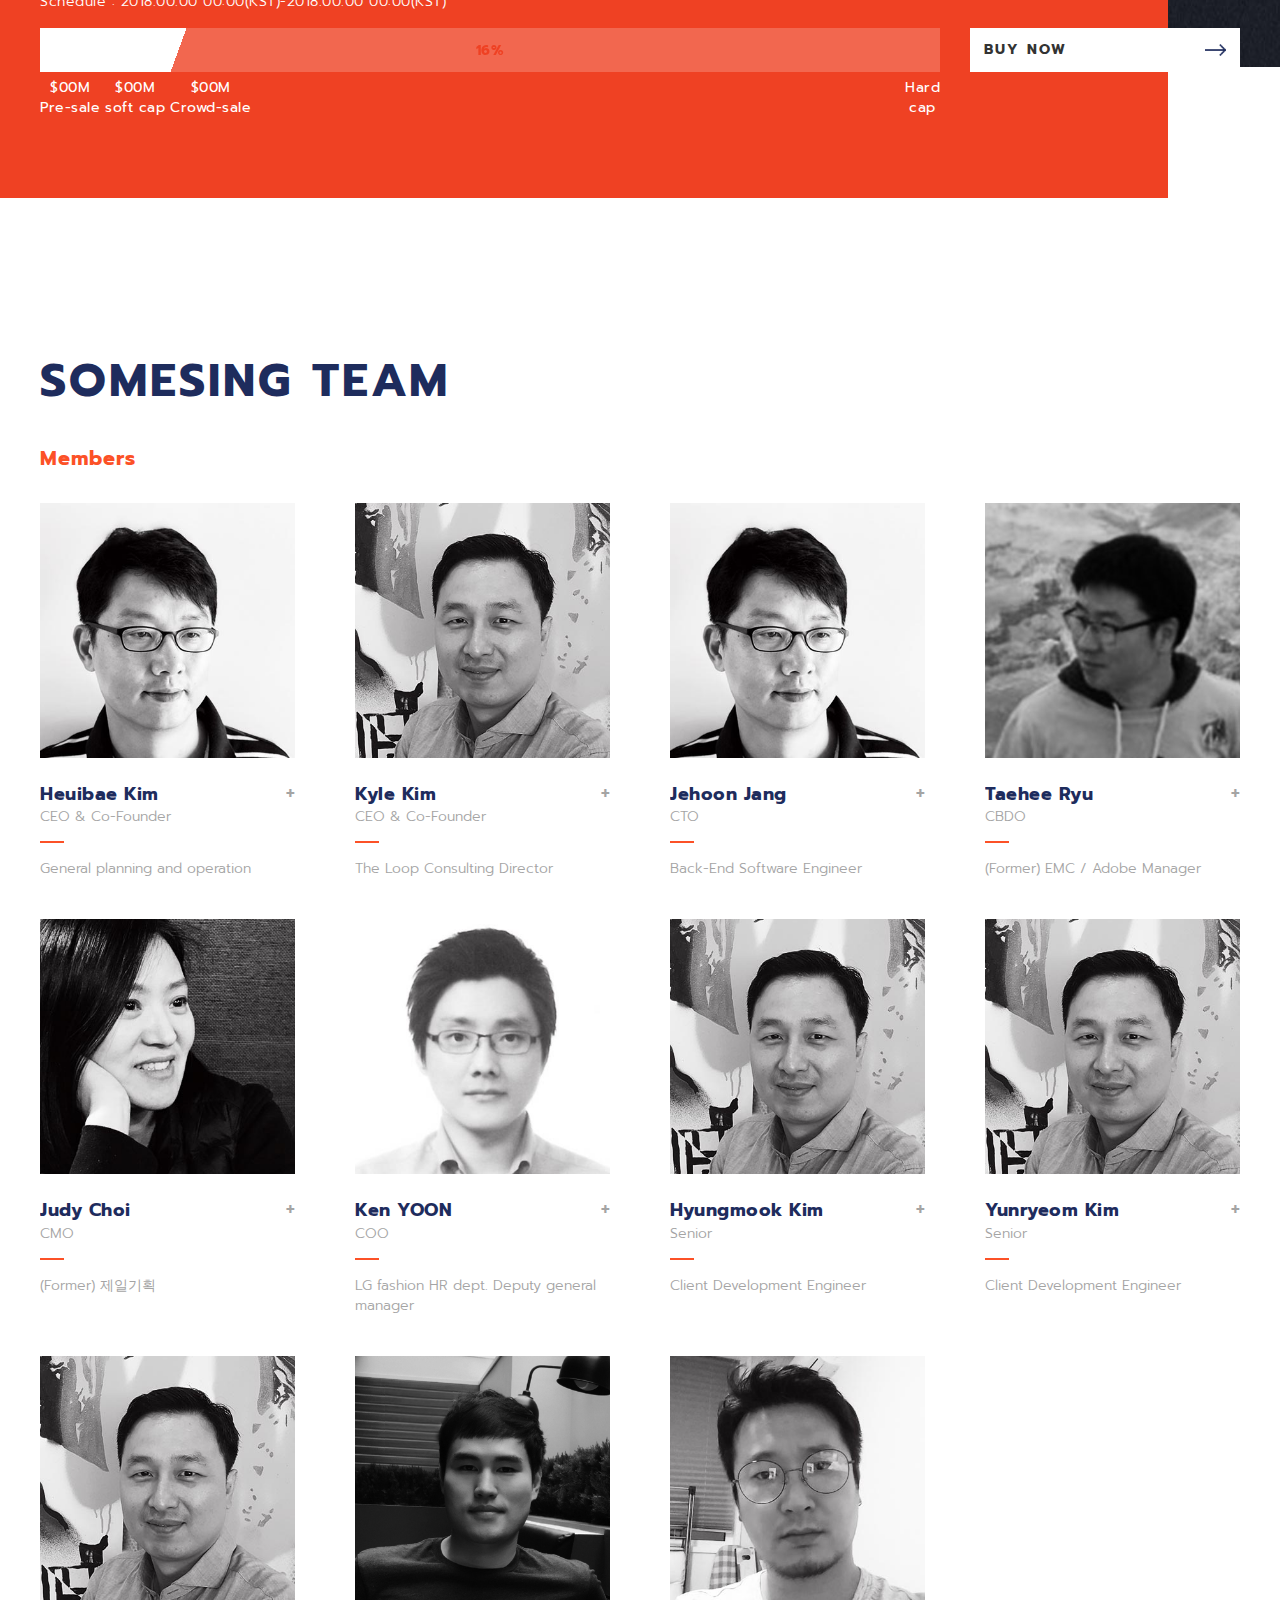
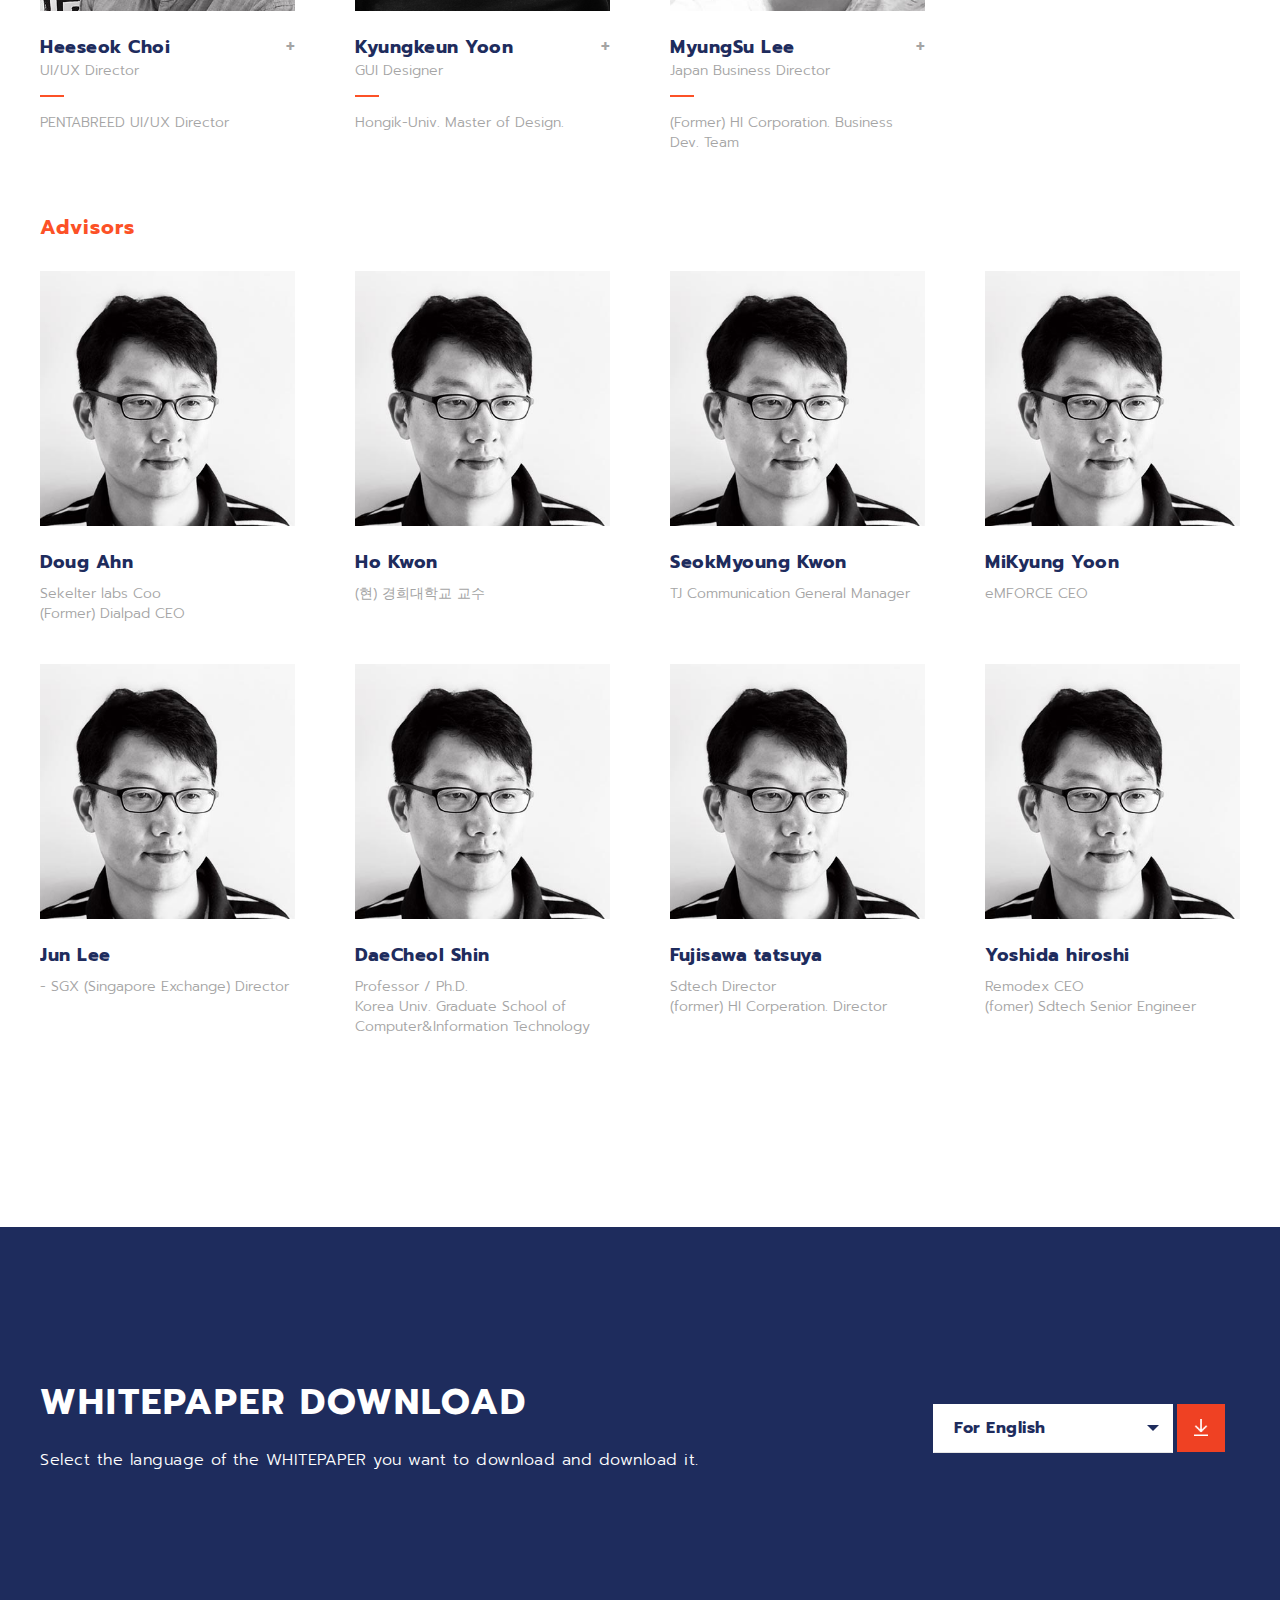
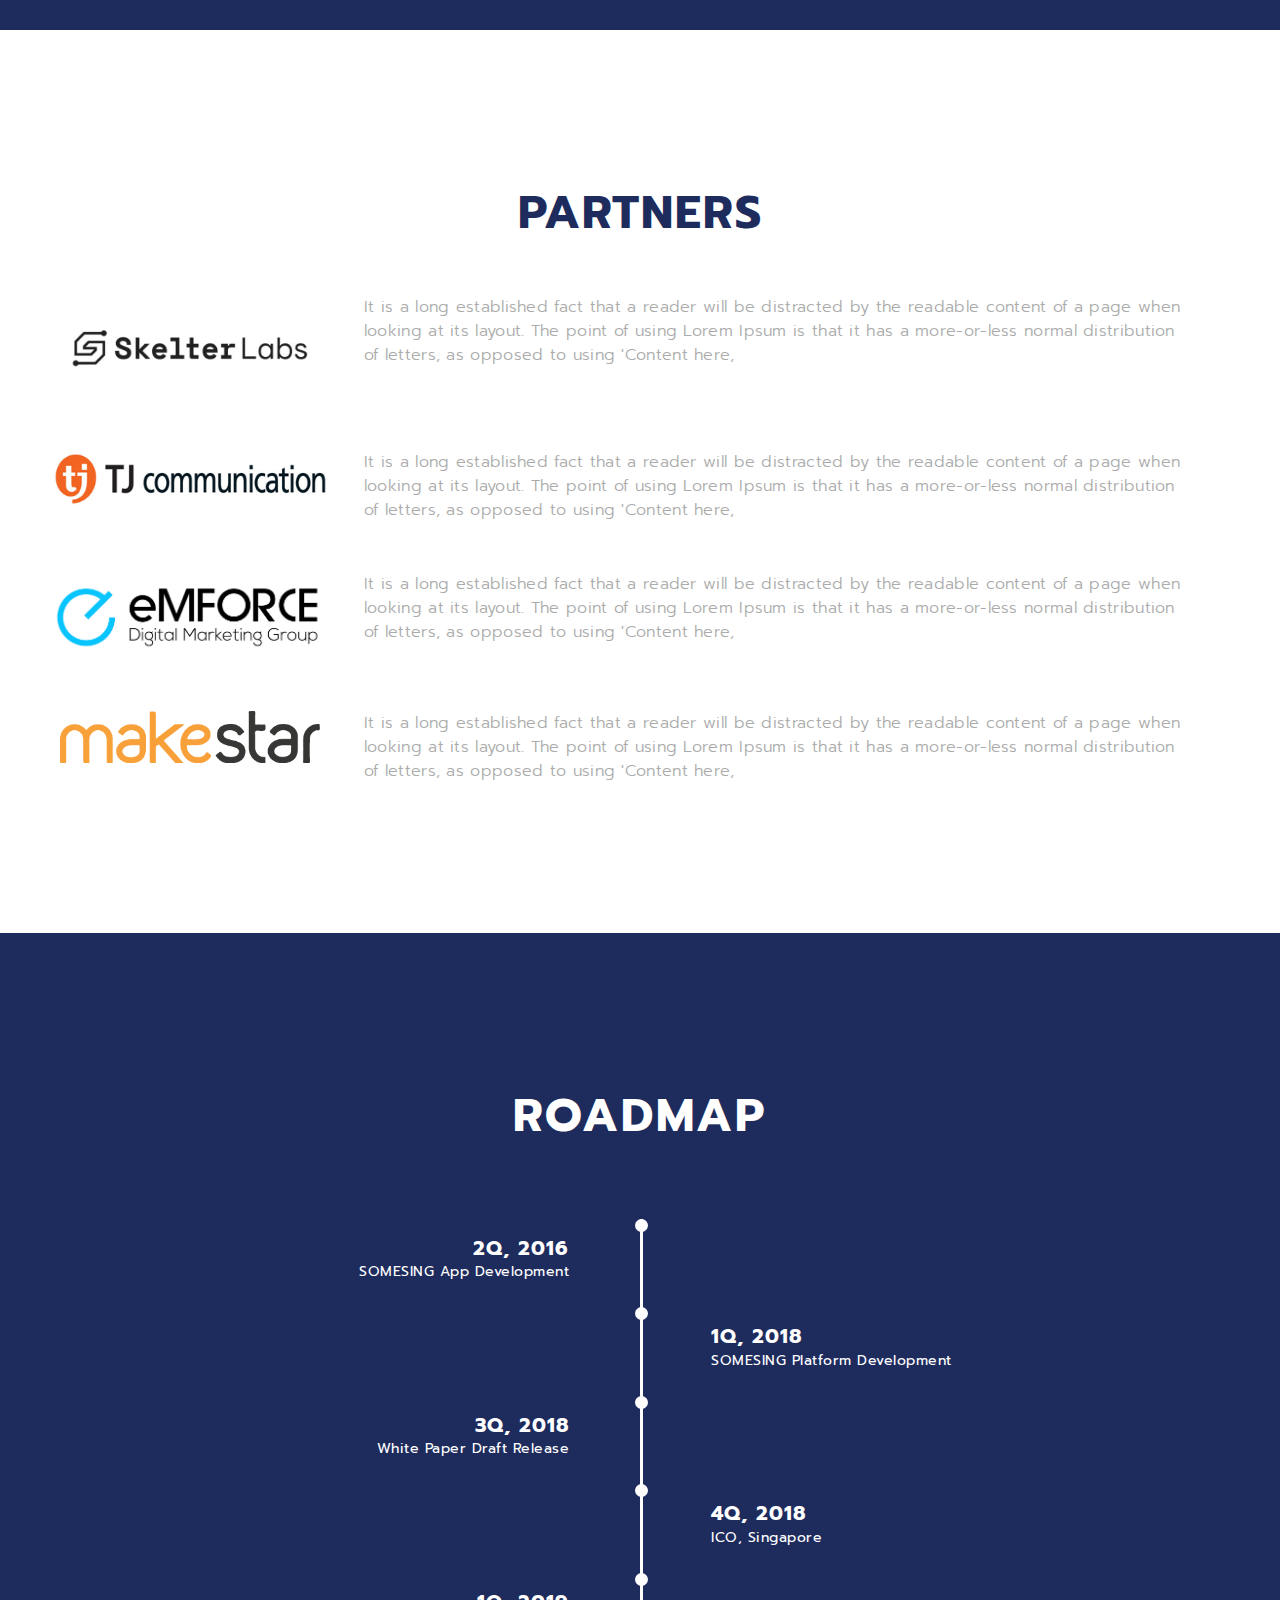
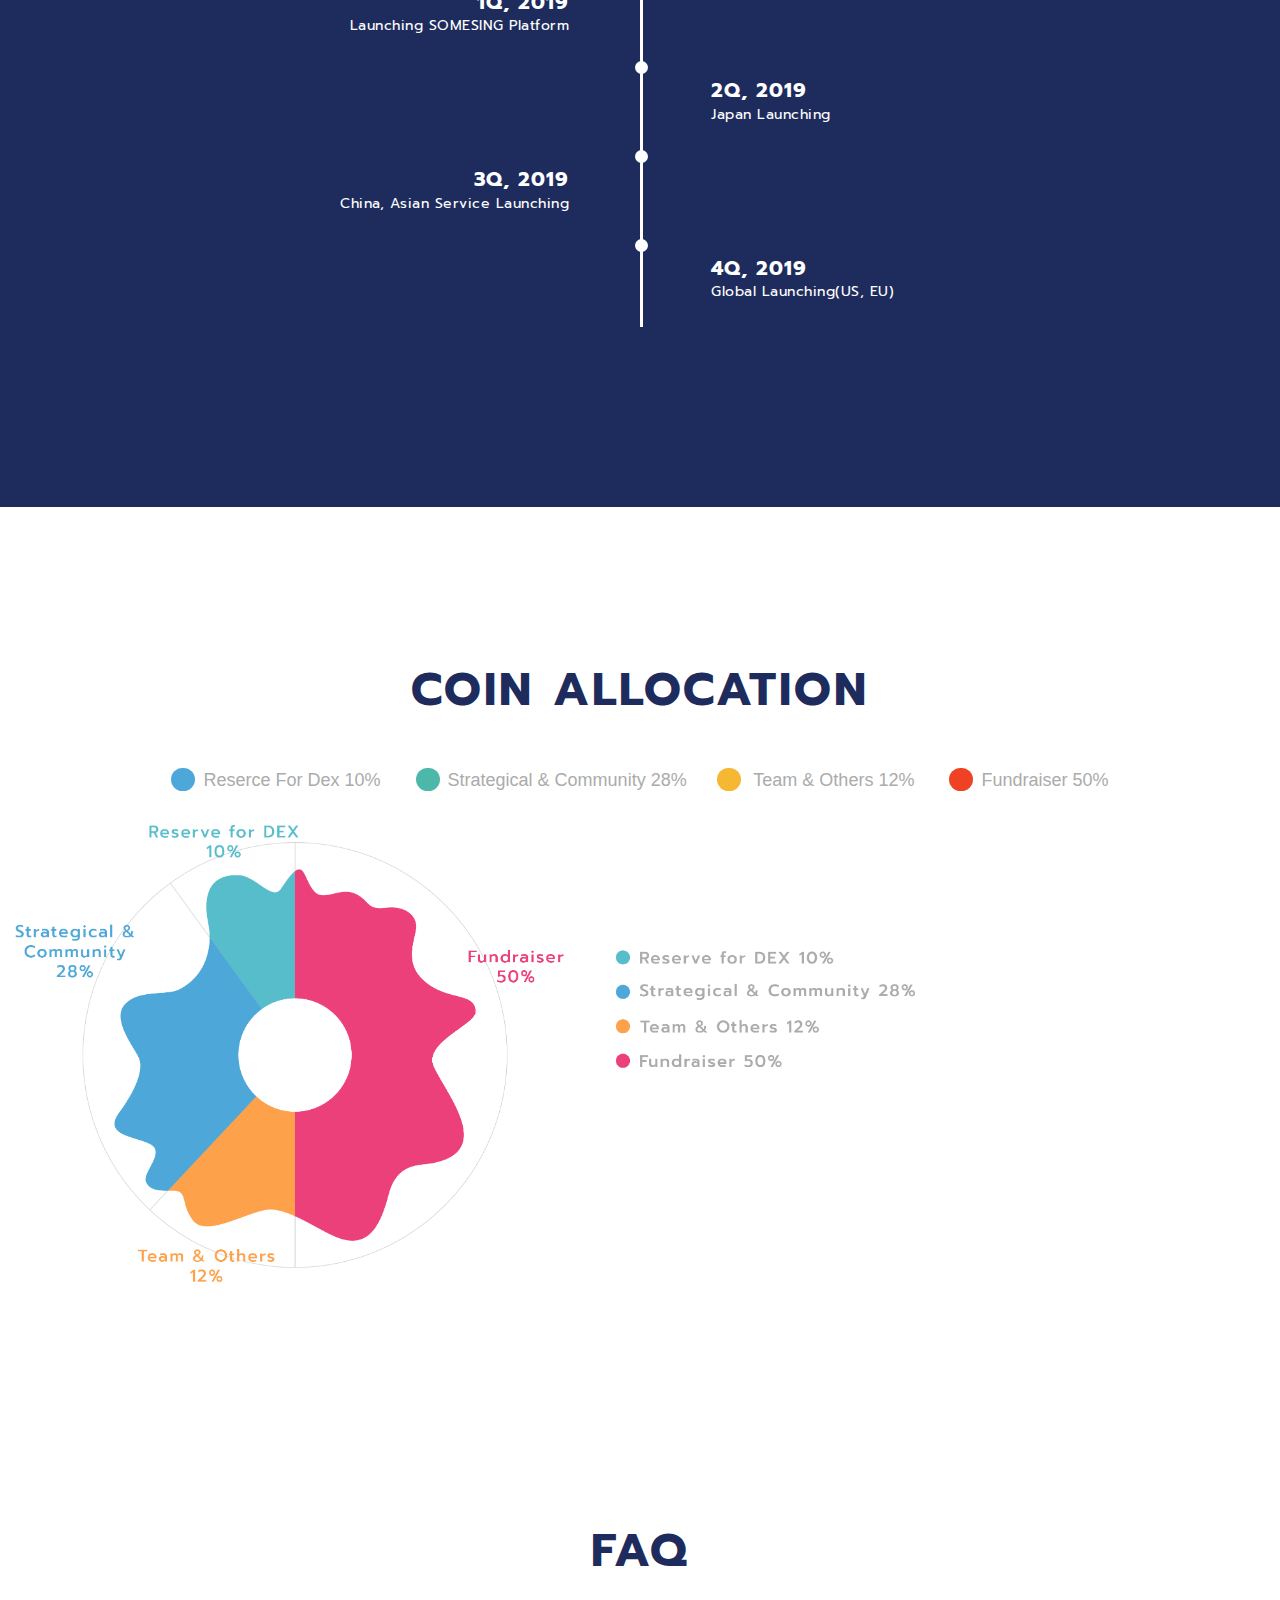
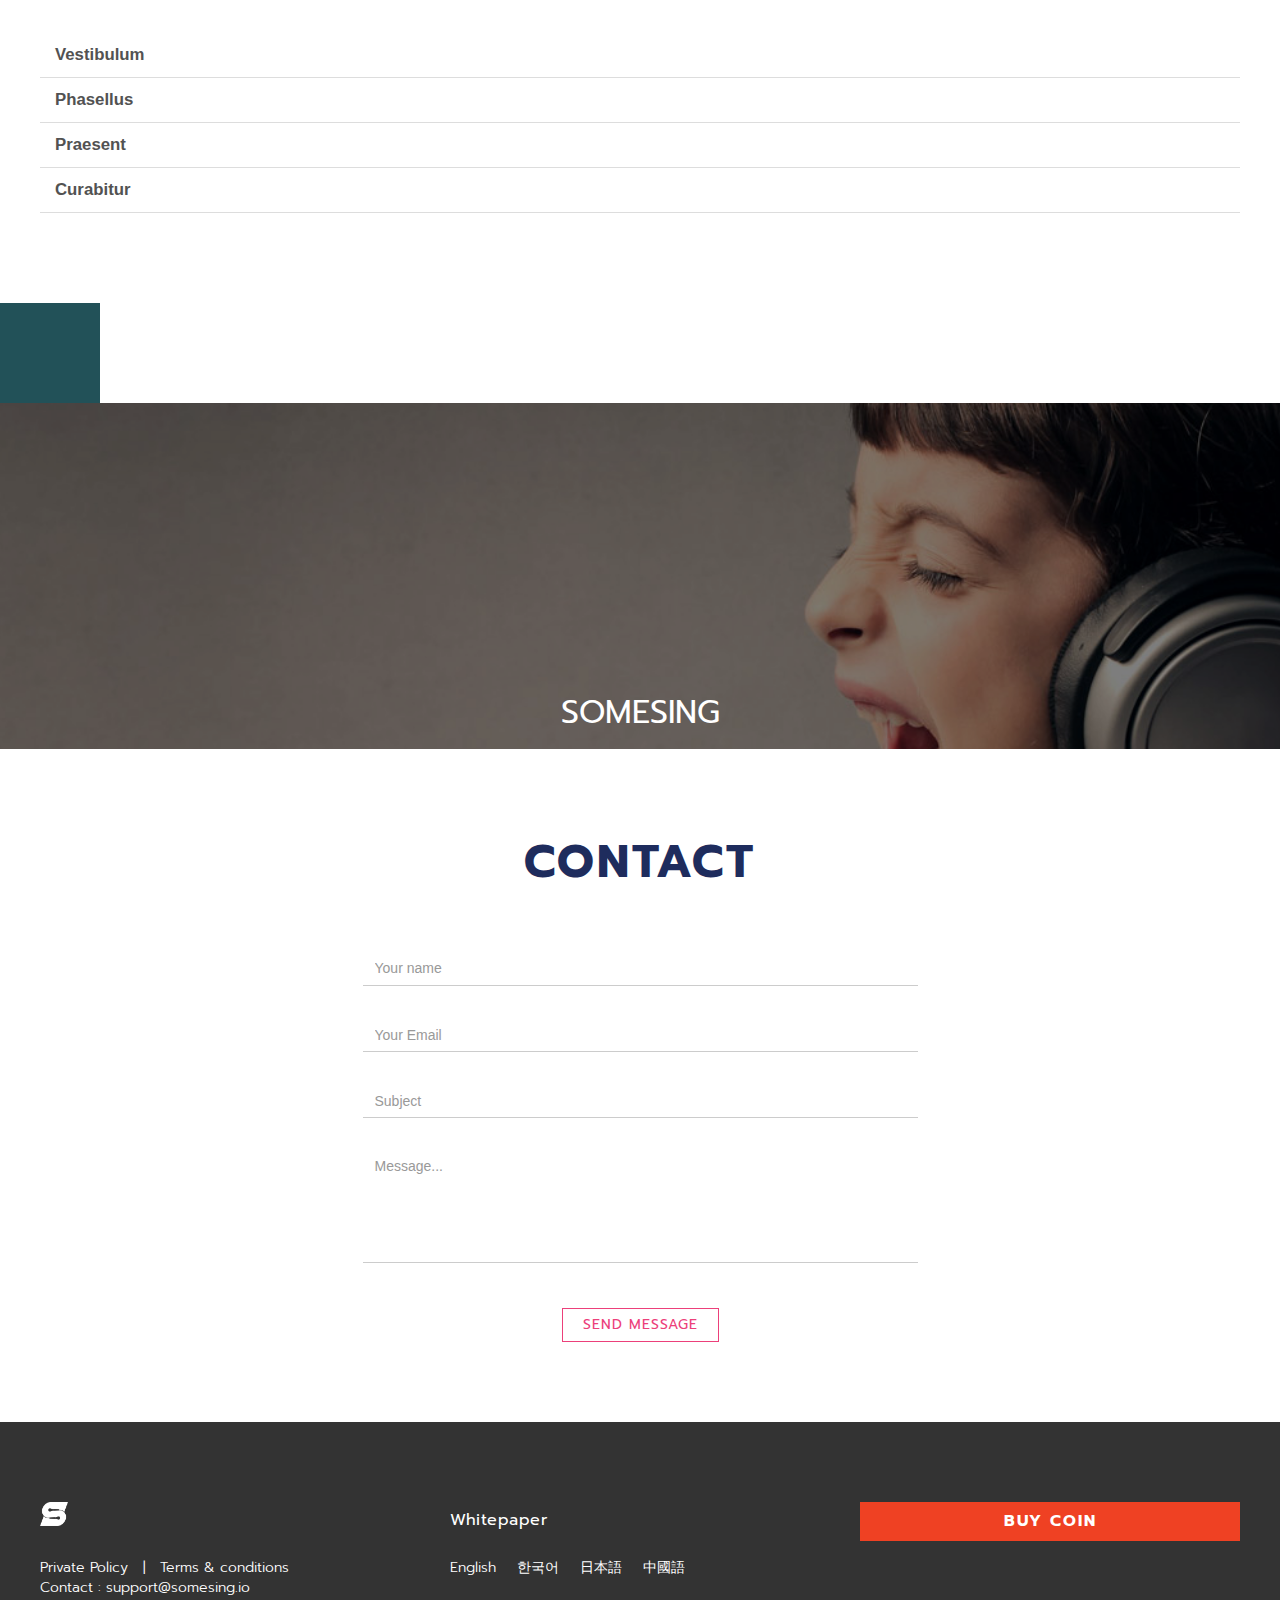
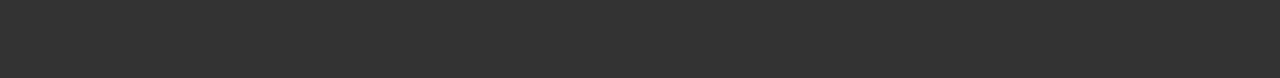
==== commit 31c2ad3d: "퍼블리싱 수정" ====
--- a/index.html
+++ b/index.html
@@ -150,7 +150,7 @@
               minutes
             </div>
             <div class="counterBorder">:</div>
-            <div class="timeBox">
+            <div class="timeBox timeBoxMargin">
               <div><span id="seconds">0</span></div>
               seconds
             </div>
@@ -164,7 +164,13 @@
 		<span id="progressCount">0</span>%
               </span>
             </div>
-          </div>
+
+            <span class="someCap preSaleCap">$00M<br>Pre-sale</span>
+            <span class="someCap SoftCap">$00M<br>soft cap</span>
+            <span class="someCap crowdSale">$00M<br>Crowd-sale</span>
+            <span class="someCap hardCap">Hard<br>cap</span>
+          </div>
+
           <div class="col-md-3 introBuyButton">
             <a href="#" class="introButton">BUY NOW <img class="buyArrow" src="./resources/img/index/intro/ico_buy_arrow.png" alt=""></a>
           </div>
@@ -196,73 +202,64 @@
   <!--아이콘 얼라이언스-->
   <div class="articleBox iconContainer">
     <div class="iconTitle">ICON ALLIANCE</div>
-    <div class="iconText">SOMESING ecosystem must be able to support huge amount of transactions between users, requiring fast speed and scalability. ICON's TPS and Loopchain technology is well optimized enough for SOMESING to create a decentralized karaoke ecosystem with ICON</div>
+    <div class="iconText">SOMESING ecosystem must be able to support huge amount of transactions <br> between users, requiring fast speed and scalability.<br> ICON's TPS and Loopchain technology is well optimized enough for SOMESING <br>to create a decentralized karaoke ecosystem with ICON</div>
   </div>
 
 
 
   <!-- 썸씽 설명 시작 -->
-  <div id="sectionSome" class="articlecContainer1">
-    <!-- 마우스트리거 -->
-    <div class="articleBox">
-      <div class="articleContainer">
-        <div class="articleTitle article32px">WHAT IS SOMESING?</div>
-        <div class="articleContent article24px">Preator(Professional+Creator) <span class="pointTitle">Karaoke App</span> with <span class="pointTitle">Criptocurrency</span></div>
-
-
-
-        <!-- 상세설명 박스 -->
-        <!--<img class="scFadeInUp articleVerticalImage" src="./resources/img/index/article1/service.png" />-->
-        <div class="articleMockupBox">
-          <div class="col-md-7 articleMockup">
-            <div id="mockupTrigger" class="mockupBox">
-              <img id="mockupEffect1" class="mockup1" src="./resources/img/index/article1/mockup1.png" alt="">
-              <img id="mockupEffect2" class="mockup2" src="./resources/img/index/article1/mockup2.png" alt="">
-            </div>
-          </div>
-          <div class="col-md-5 articleMockup">
-            <div class="somesingApp"><strong>SomeSing에서</strong></div>
-            <div class="somesingAppText">- 매일 업데이트되는 신곡<br> - Studio 식 음향/이펙트 기술을 통한 레코딩<br> - 다른 User와 즐길수 있는 소셜 뮤직 네트워크
-            </div>
-            <div class="somesingAppText2">
-              를 통해 더이상 소비주체가 아닌.<br> 컨텐츠의 생산 주체로서의 활동에 참여해 보세요.
-
-            </div>
-          </div>
-
-        </div>
-      </div>
-    </div>
-  </div>
+
+  <!-- 마우스트리거 -->
+  <div class="someWhatContainer">
+
+
+    <!-- 상세설명 박스 -->
+    <!--<img class="scFadeInUp articleVerticalImage" src="./resources/img/index/article1/service.png" />-->
+    <div class="col-md-6 someWhatImgBox">
+      <div class="articleMockup">
+        <div id="mockupTrigger" class="mockupBox">
+          <img id="mockupEffect1" class="mockup1" src="./resources/img/index/intro/intro.jpg" alt="">
+        </div>
+      </div>
+    </div>
+
+    <div class="col-md-6">
+
+      <div class="someWhatBox">
+        <div class="someWhatTitle">What is <br><span class="pointTitle">SOMESING?</span></div>
+        <div class="articleContent article24px">Preator(Professional+Creator) Karaoke Service<br> with Criptocurrency</div>
+        <div class="somesingApp">썸씽을 통해서 컨텐츠의 소비자 뿐만 아니라,<br> 생산 주체로서의 활동에 참여해 보세요.</div>
+        <div class="somesingAppText">
+          <ul>
+            <li>매일 업데이트되는 신곡</li>
+            <li>Studio 식 음향 이펙트 기술을 통한 레코딩</li>
+            <li>다른 User와 즐길수 있는 소셜 뮤직 네트워크</li>
+          </ul>
+        </div>
+
+
+      </div>
+
+
+
+
+
+    </div>
+  </div>
+
+
   <!--썸씽 설명 종료-->
-
-
-  <!--화이트페이퍼 다운-->
-  <div id="whitePaperTrigger" class="articleBox whitPaperBox">
-
-    <div class="col-md-12 whitePaperContents">
-      <div class="articleTitle whitepaperTitle">WHITEPAPER</div>
-      <div class="whitePaperButtonBox">
-        <a href="#" class="someButton whiteButton">ENGLISH</a>
-        <a href="#" class="someButton whiteButton">한국어</a>
-        <a href="#" class="someButton someB1 whiteButton">日本語</a>
-        <a href="#" class="someButton ">中國語</a><br>
-      </div>
-    </div>
-  </div>
-  <!--화이트페이퍼 다운 끝-->
-
-
   <!--에코시스템 시작-->
   <div class="articleBox">
     <div class="fullArticle">
 
-      <div class="ecoSystem">SOMESING ECOSYSTEM</div>
-      <div class="ecoSystemText">SOMESING 내에서 발생하는 부가가치와 즐거움이 합리적으로 분배되도록 하는 생태계 구성</div>
+      <div class="ecoSystem">SOMESING Ecosystem</div>
+      <div class="ecoSystemText">SOMESING 내에서 발생하는 부가가치와 즐거움이<br>합리적으로 분배되도록 하는 생태계 구성</div>
       <div class="articleMockupBox mockupbox2">
         <div class="col-md-12 articleMockup">
           <div class="ecoSystemBox">
             <img class="ecoSystemPng" src="./resources/img/index/article1/ecosystem.png" alt="">
+            <p class="ecoSystemImgText">‘Virtuous circle’ for every stakeholder</p>
 
           </div>
         </div>
@@ -274,17 +271,25 @@
   </div>
   <!-- 에코시스템 종료 -->
 
+
+
+
+
+
+
+
+
   <!-- article 2 -->
-  <div class="articleBox">
-    <div class="articleContainer">
-      <div class="articleTitle">USER & SERVICE FLOW</div>
-      <div class="col-md-12 userFlow">
-        <div class="someUser"><strong>SomeSing은</strong>
-
-        </div>
-        <div class="someUserText">Fun = Economy 의 목표하에 모든 활동의 주체가 즐기는 가운데, 경제적 활동의 보상이 이루어 질 수 있는 서비스를 설계하였습니다.</div>
-      </div>
-      <div class="col-md-12 userFlowBox">
+  <div class="serviceFlowContainer">
+    <div class="serviceFlowBox">
+      <div class="serviceFlowTitle">USER & SERVICE FLOW</div>
+      <div class="userFlow">
+        <div class="someUser">SOMESING 내에서 발생하는 부가가치와 즐거움이<br> 합리적으로 분배되도록 하는 생태계 구성
+
+        </div>
+
+      </div>
+      <div class="userFlowBox">
         <img class="userFlow" src="./resources/img/index/article1/flow.png" alt="">
 
       </div>
@@ -296,24 +301,45 @@
 
 
   <!-- 중간 카운트다운 시작-->
-  <div class="articleBox middleCount">
+  <div class="middleCount">
+    <div class="middleBack"></div>
     <div class="middleCountBox">
       <div class="col-md-6 middleCountRow">
-        <div class="preSaleStartSe">Pre-Sale Starts In</div>
+        <div class="preSaleStartSe">PRE-SALE STARTS IN</div>
         <div class="preSaleStartTextSe">Schedule : 2018.00.00 00:00(KST)-2018.00.00 00:00(KST)</div>
 
       </div>
       <div class="col-md-6">
         <ul id="timer2"></ul>
       </div>
-      <div class="col-md-12">
-        <a href="#" class="someButtonInCounter">BUY NOW</a>
-
-
-      </div>
+
+      <div class="col-md-12 barCon">
+        <div class="col-md-9 barBox">
+          <div id="progressBarSe">
+            <span id="progressTextSe">
+		<span id="progressCountSe">0</span>%
+            </span>
+          </div>
+
+          <span class="someCap preSaleCap">$00M<br>Pre-sale</span>
+          <span class="someCap SoftCap">$00M<br>soft cap</span>
+          <span class="someCap crowdSale">$00M<br>Crowd-sale</span>
+          <span class="someCap hardCap">Hard<br>cap</span>
+        </div>
+
+        <div class="col-md-3 introBuyButton">
+          <a href="#" class="introButton">BUY NOW <img class="buyArrow" src="./resources/img/index/intro/ico_buy_arrow.png" alt=""></a>
+        </div>
+
+      </div>
+
+
+
+
     </div>
   </div>
   <!-- 중간 카운트다운 종료-->
+
 
 
 
@@ -325,7 +351,7 @@
       <div class="pTitle">SOMESING TEAM</div>
       <div class="pTitleSe">Members</div>
       <div class="memberTable">
-        <div class="col-md-4 col-xs-12 box">
+        <div class="col-md-3 col-xs-6 box">
           <div class="imgContainer">
             <div class="zoom">
               <div class="peopleImgBox1">
@@ -338,12 +364,13 @@
               </div>
               <!--<hr class="peopleLine">-->
               <div class="peopleText">CEO & Co-Founder</div>
+              <hr class="peopleLine">
               <div class="peopleText2">General planning and operation</div>
               <div id="hbKim" class="plusEx">이전에는 동종 Karaoke App인 Karuso를 총괄기획 운영하면서 JTBC의 Hidden Singer Season3와 제휴 프로젝트를 진행하였다.</div>
             </div>
           </div>
         </div>
-        <div class="col-md-4 col-xs-12 box">
+        <div class="col-md-3 col-xs-6 box">
           <div class="imgContainer">
             <div class="zoom">
               <div class="peopleImgBox1">
@@ -356,17 +383,18 @@
               </div>
 
               <div class="peopleText">CEO & Co-Founder</div>
+              <hr class="peopleLine">
               <div class="peopleText2">The Loop Consulting Director</div>
               <div id="kyleKim" class="plusEx">이전에는 동종 Karaoke App인 Karuso를 총괄기획 운영하면서 JTBC의 Hidden Singer Season3와 제휴 프로젝트를 진행하였다.</div>
             </div>
           </div>
         </div>
-        <div class="col-md-4 col-xs-12 box">
+        <div class="col-md-3 col-xs-6 box">
           <div class="imgContainer">
             <div class="zoom">
               <div class="peopleImgBox1">
                 <img class="people" src="./resources/img/index/members/3.jpg" alt=""></div>
-              <div class="peopleTitle2">KwangChol Hyun
+              <div class="peopleTitle2">Jehoon Jang
                 <div class="plusButton" onclick="plusEx.show('kcHyun');">
                   <a class="hoverPlus" href="#none">
                   +</a>
@@ -374,12 +402,13 @@
               </div>
 
               <div class="peopleText">CTO</div>
+              <hr class="peopleLine">
               <div class="peopleText2">Back-End Software Engineer</div>
               <div id="kcHyun" class="plusEx">이전에는 동종 Karaoke App인 Karuso를 총괄기획 운영하면서 JTBC의 Hidden Singer Season3와 제휴 프로젝트를 진행하였다.</div>
             </div>
           </div>
         </div>
-        <div class="col-md-4 col-xs-12 box">
+        <div class="col-md-3 col-xs-6 box">
           <div class="imgContainer">
             <div class="zoom">
               <div class="peopleImgBox1">
@@ -392,12 +421,13 @@
               </div>
 
               <div class="peopleText">CBDO</div>
+              <hr class="peopleLine">
               <div class="peopleText2">(Former) EMC / Adobe Manager </div>
               <div id="thRyu" class="plusEx">이전에는 동종 Karaoke App인 Karuso를 총괄기획 운영하면서 JTBC의 Hidden Singer Season3와 제휴 프로젝트를 진행하였다.</div>
             </div>
           </div>
         </div>
-        <div class="col-md-4 col-xs-12 box">
+        <div class="col-md-3 col-xs-6 box">
           <div class="imgContainer">
             <div class="zoom">
               <div class="peopleImgBox1">
@@ -410,12 +440,13 @@
               </div>
 
               <div class="peopleText">CMO</div>
+              <hr class="peopleLine">
               <div class="peopleText2">(Former) 제일기획</div>
               <div id="judyChoi" class="plusEx">이전에는 동종 Karaoke App인 Karuso를 총괄기획 운영하면서 JTBC의 Hidden Singer Season3와 제휴 프로젝트를 진행하였다.</div>
             </div>
           </div>
         </div>
-        <div class="col-md-4 col-xs-12 box">
+        <div class="col-md-3 col-xs-6 box">
           <div class="imgContainer">
             <div class="zoom">
               <div class="peopleImgBox1">
@@ -426,13 +457,14 @@
                 </div>
               </div>
 
-              <div class="peopleText">Senior</div>
+              <div class="peopleText">COO</div>
+              <hr class="peopleLine">
               <div class="peopleText2">LG fashion HR dept. Deputy general manager</div>
               <div id="kenYoon" class="plusEx">이전에는 동종 Karaoke App인 Karuso를 총괄기획 운영하면서 JTBC의 Hidden Singer Season3와 제휴 프로젝트를 진행하였다.</div>
             </div>
           </div>
         </div>
-        <div class="col-md-4 col-xs-12 box">
+        <div class="col-md-3 col-xs-6 box">
           <div class="imgContainer">
             <div class="zoom">
               <div class="peopleImgBox1">
@@ -444,13 +476,14 @@
               </div>
 
               <div class="peopleText">Senior</div>
+              <hr class="peopleLine">
               <div class="peopleText2">Client Development Engineer</div>
               <div id="hmKim" class="plusEx">이전에는 동종 Karaoke App인 Karuso를 총괄기획 운영하면서 JTBC의 Hidden Singer Season3와 제휴 프로젝트를 진행하였다.</div>
 
             </div>
           </div>
         </div>
-        <div class="col-md-4 col-xs-12 box">
+        <div class="col-md-3 col-xs-6 box">
           <div class="imgContainer">
             <div class="zoom">
               <div class="peopleImgBox1">
@@ -462,12 +495,13 @@
               </div>
 
               <div class="peopleText">Senior<br></div>
+              <hr class="peopleLine">
               <div class="peopleText2">Client Development Engineer</div>
               <div id="yrKim" class="plusEx">이전에는 동종 Karaoke App인 Karuso를 총괄기획 운영하면서 JTBC의 Hidden Singer Season3와 제휴 프로젝트를 진행하였다.</div>
             </div>
           </div>
         </div>
-        <div class="col-md-4 col-xs-12 box">
+        <div class="col-md-3 col-xs-6 box">
           <div class="imgContainer">
             <div class="zoom">
               <div class="peopleImgBox1">
@@ -479,12 +513,13 @@
               </div>
 
               <div class="peopleText">UI/UX Director</div>
+              <hr class="peopleLine">
               <div class="peopleText2">PENTABREED UI/UX Director</div>
               <div id="hsChoi" class="plusEx">이전에는 동종 Karaoke App인 Karuso를 총괄기획 운영하면서 JTBC의 Hidden Singer Season3와 제휴 프로젝트를 진행하였다.</div>
             </div>
           </div>
         </div>
-        <div class="col-md-4 col-xs-12 box">
+        <div class="col-md-3 col-xs-6 box">
           <div class="imgContainer">
             <div class="zoom">
               <div class="peopleImgBox1">
@@ -496,12 +531,13 @@
               </div>
 
               <div class="peopleText">GUI Designer<br></div>
+              <hr class="peopleLine">
               <div class="peopleText2">Hongik-Univ. Master of Design.</div>
               <div id="kkYoon" class="plusEx">이전에는 동종 Karaoke App인 Karuso를 총괄기획 운영하면서 JTBC의 Hidden Singer Season3와 제휴 프로젝트를 진행하였다.</div>
             </div>
           </div>
         </div>
-        <div class="col-md-4 col-xs-12 box">
+        <div class="col-md-3 col-xs-6 box">
           <div class="imgContainer">
             <div class="zoom">
               <div class="peopleImgBox1">
@@ -513,6 +549,7 @@
               </div>
 
               <div class="peopleText">Japan Business Director</div>
+              <hr class="peopleLine">
               <div class="peopleText2">(Former) HI Corporation. Business Dev. Team</div>
               <div id="msLee" class="plusEx">이전에는 동종 Karaoke App인 Karuso를 총괄기획 운영하면서 JTBC의 Hidden Singer Season3와 제휴 프로젝트를 진행하였다.</div>
             </div>
@@ -530,11 +567,11 @@
 
 
   <!-- Adviser 시작 -->
-  <div id="sectionAdvisor" class="peopleContainer">
+  <div id="sectionAdvisor" class="peopleContainer advisor">
     <div class="peopleRow">
       <div class="pTitleSe">Advisors</div>
       <div class="memberTable">
-        <div class="col-md-4 col-xs-12 box">
+        <div class="col-md-3 col-xs-6 box">
           <div class="imgContainer">
             <div class="zoom">
               <div class="peopleImgBox1">
@@ -545,7 +582,7 @@
             </div>
           </div>
         </div>
-        <div class="col-md-4 col-xs-12 box">
+        <div class="col-md-3 col-xs-6 box">
           <div class="imgContainer">
             <div class="zoom">
               <div class="peopleImgBox1">
@@ -555,7 +592,7 @@
             </div>
           </div>
         </div>
-        <div class="col-md-4 col-xs-12 box">
+        <div class="col-md-3 col-xs-6 box">
           <div class="imgContainer">
             <div class="zoom">
               <div class="peopleImgBox1">
@@ -565,7 +602,7 @@
             </div>
           </div>
         </div>
-        <div class="col-md-4 col-xs-12 box">
+        <div class="col-md-3 col-xs-6 box">
           <div class="imgContainer">
             <div class="zoom">
               <div class="peopleImgBox1">
@@ -575,7 +612,7 @@
             </div>
           </div>
         </div>
-        <div class="col-md-4 col-xs-12 box">
+        <div class="col-md-3 col-xs-6 box">
           <div class="imgContainer">
             <div class="zoom">
               <div class="peopleImgBox1">
@@ -586,7 +623,7 @@
             </div>
           </div>
         </div>
-        <div class="col-md-4 col-xs-12 box">
+        <div class="col-md-3 col-xs-6 box">
           <div class="imgContainer">
             <div class="zoom">
               <div class="peopleImgBox1">
@@ -597,7 +634,7 @@
           </div>
         </div>
 
-        <div class="col-md-4 col-xs-12 box">
+        <div class="col-md-3 col-xs-6 box">
           <div class="imgContainer">
             <div class="zoom">
               <div class="peopleImgBox1">
@@ -608,7 +645,7 @@
           </div>
         </div>
 
-        <div class="col-md-4 col-xs-12 box">
+        <div class="col-md-3 col-xs-6 box">
           <div class="imgContainer">
             <div class="zoom">
               <div class="peopleImgBox1">
@@ -624,7 +661,30 @@
   </div>
   <!-- Adviser 종료 -->
 
-
+  <!--화이트페이퍼 다운-->
+  <div id="whitePaperTrigger" class="articleBox whitPaperBox">
+
+    <div class="whitePaperContents">
+      <div class="col-md-8 whitepaperTitle">WHITEPAPER DOWNLOAD<br>
+        <span class="whitePaperDownText">Select the language of the WHITEPAPER you want to download and download it.</span>
+      </div>
+      <div class="col-md-4 whitePaperSelectBox">
+
+        <a class="whitePaperDownButton"></a>
+
+        <div class="custom-select" style="width:240px; ">
+          <select>
+            <option value="0">For English</option>
+            <option value="1">For Korean</option>
+            <option value="2">For Japanese</option>
+            <option value="3">For Chinese</option>
+          </select>
+        </div>
+
+      </div>
+    </div>
+  </div>
+  <!--화이트페이퍼 다운 끝-->
 
   <!-- Partner 시작 -->
   <div id="sectionPartner" class="box">
@@ -770,9 +830,12 @@
     <!-- 마우스트리거 -->
     <div class="articleBox">
       <div class="articleTitle">COIN ALLOCATION</div>
-      <div class="articleContent"></div>
-      <img class="scFadeInUp articleWideFullSizeImage" src="./resources/img/index/article3/rate.png" />
-      <!--<img class="scFadeInUp articleWideFullSizeImage" src="./resources/img/index/article3/chart.png" />-->
+      <div class="articleAllocate"><span class="someDot"></span>Reserce For Dex 10% <span class="someDot"></span>Strategical & Community 28%<span class="someDot"></span> Team & Others 12% <span class="someDot"></span>Fundraiser 50%</div>
+
+      <div class="col-md-6 col-xs-12"><img class="scFadeInUp articleWideFullSizeImage" src="./resources/img/index/article3/rate.png" /></div>
+      <div class="col-md-6 xol-xs-12"></div>
+
+
 
     </div>
   </div>
--- a/resources/css/index/intro.css
+++ b/resources/css/index/intro.css
@@ -13,14 +13,14 @@
 }
 
 .introBox {
-  height: 92vh;
+  height: 122vh;
   vertical-align: middle;
   text-align: center;
   overflow: hidden;
   position: relative;
   background-color: #000;
   z-index: -2;
-  margin-top: 80px;
+  margin-top: 60px;
 }
 
 
@@ -38,11 +38,13 @@
 
 .mainTitleBox {
   position: relative;
-  height: 64vh;
-  padding: 6vw;
+  height: 100vh;
+  padding: 250px 0 0 110px;
   background: url(../../img/index/intro/intro.jpg);
   background-size: cover;
-  margin-left: 120px;
+  background-position-y: 80px;
+  margin-left: 112.5px;
+  margin-top: -60px
 }
 
 .titleCommon {
--- a/resources/css/index/progressbar.css
+++ b/resources/css/index/progressbar.css
@@ -5,8 +5,7 @@
   position: relative;
   width: 1200px;
   margin: 0 auto 0 auto;
-  padding: 3vh 0 0 0;
-
+  padding: 4vh 0 0 0;
   font-family: 'prompt', sans-serif;
 }
 
@@ -20,16 +19,14 @@
   display: table;
 }
 
-.timerContainer {
-  width: 84%;
-  float: right;
-}
+
 
 #timer {
   font-size: 14px;
   letter-spacing: 0.5px;
   color: #fff;
   font-weight: 300;
+  float: right;
 }
 
 #timer span {
@@ -37,6 +34,8 @@
   color: #fff;
   margin: 0 3px 0 15px;
   font-weight: bold;
+  line-height: 42px;
+  letter-spacing: 1px;
 }
 
 #timer span:first-child {
@@ -45,7 +44,7 @@
 
 .timeBox {
   text-align: center;
-  float: right;
+  display: inline-block;
 }
 
 .timeBoxMargin {
@@ -53,19 +52,21 @@
 }
 
 .counterBorder {
-  float: right;
+  vertical-align: top;
+  display: inline-block;
+  margin-top: 2px;
   margin-left: 24px;
   font-size: 42px;
   color: #fff;
+  line-height: 30px;
 }
 
 
 .preSaleStart {
-  font-size: 40px;
+  font-size: 32px;
   color: #fff;
   font-weight: bold;
-  letter-spacing: 10px;
-
+  letter-spacing: 6px;
 }
 
 .preSaleStartText {
@@ -83,8 +84,8 @@
   padding: 2px;
 
   text-align: center;
-  height: 52px;
-  line-height: 48px;
+  height: 44px;
+  line-height: 42px;
   letter-spacing: 0.5px;
 
 }
@@ -96,7 +97,7 @@
   font-size: 14px;
   font-family: 'prompt', sans-serif;
   font-weight: 700;
-  background: rgba( 239, 65, 35, 0.8);
+  background: rgba( 239, 65, 35, 1);
   -webkit-background-clip: text;
   color: transparent;
 }
@@ -114,7 +115,7 @@
 }
 
 .col-md-12.barCon {
-  padding: 30px 0 0 0;
+  padding: 16px 0 0 0;
 }
 
 .col-md-3.introBuyButton {
@@ -132,13 +133,13 @@
   border: none;
   color: #333333;
   width: 100%;
-  padding: 16px 12px;
+  padding: 12px 14px;
   text-align: left;
   text-decoration: none;
   display: inline-block;
   font-size: 14px;
   font-family: 'prompt', sans-serif;
-  letter-spacing: 1px;
+  letter-spacing: 2px;
   font-weight: 700;
   z-index: 3;
 
@@ -151,8 +152,14 @@
   padding: 13px 0;
 }
 
+.someCap {
+  display: inline-block;
+  color: #fff;
+  margin-top: 6px;
+  text-align: center;
+  letter-spacing: 0.5px;
+}
 
-@media (max-width: 768px) {
-
-
-  @media (max-width: 576px) {
+span.someCap.hardCap {
+  float: right;
+}
--- a/resources/css/index/navi.css
+++ b/resources/css/index/navi.css
@@ -27,6 +27,7 @@
   font-family: 'prompt', sans-serif;
   background-color: #ef4123;
   top: 0;
+  letter-spacing: 0.5px;
 }
 
 .someLogo {
@@ -45,7 +46,7 @@
 }
 
 .naviLinkContainer {
-  margin: 0 120px;
+  margin: 0 112.5px;
 }
 
 .naviLinkBox {
@@ -80,8 +81,8 @@
   font-size: 14px !important;
   font-weight: 400 !important;
   letter-spacing: 0.3px !important;
-  background: url('../../img/index/intro/select.png') no-repeat 95% 50%;
-  background-size: 9px;
+  background: url('../../img/index/intro/select.png') no-repeat 95% 49%;
+  background-size: 8px;
 }
 
 
--- a/resources/css/index/article.css
+++ b/resources/css/index/article.css
@@ -1,52 +1,52 @@
 @charset "UTF-8";
 /* CSS Document */
 
-.iconContainer {
-  margin-top: 240px;
+.iconTitle {
+  font-family: 'prompt', sans-serif;
+  font-size: 60px;
+  color: #1e2c5d;
+  font-weight: 700;
+  letter-spacing: 1px;
+}
+
+.iconText {
+  font-family: 'prompt', sans-serif;
+  width: 1200px;
+  margin: 0 auto;
+  padding-top: 16px;
+  font-size: 20px;
+  font-weight: 300;
+  letter-spacing: 0.5px;
+  line-height: 30px;
+  color: #333333;
 }
 
 .pointTitle {
   color: #EF4123;
 }
 
-.a-1 {
-  width: 120px;
-  stroke: rgba(255, 255, 255, 0.5);
-
-  fill: none;
-  stroke-width: 0.7px;
-  top: 250px;
-  left: 90px;
-  position: absolute;
-  z-index: 999;
-}
-
-.a-2 {
-  width: 120px;
-  stroke: rgba(255, 255, 255, 0.5);
-
-  fill: none;
-  stroke-width: 0.7px;
-  top: 80px;
-  left: 1140px;
-  position: absolute;
-  z-index: 999;
-}
-
-.article32px {
-  font-size: 32px !important;
-  padding-bottom: 16px !important;
-  color: #525252 !important;
+
+.someWhatTitle {
+  font-family: 'prompt', sans-serif;
+  font-size: 50px;
+  padding-bottom: 16px;
+  color: #525252;
+  text-align: left;
+  font-weight: 700;
+  line-height: 50px;
+
+
 }
 
 .article24px {
-  font-size: 24px !important;
+  font-size: 18px !important;
+  padding-bottom: 40px;
 }
 
 
 .articleBox {
-  padding-top: 80px;
-  padding-bottom: 80px;
+  padding-top: 150px;
+  padding-bottom: 150px;
   background-color: #fff;
   text-align: center;
   color: #ababab;
@@ -54,18 +54,30 @@
 
 }
 
-.articleContainer {
-  width: 1200px;
-  margin: 0 auto 0 auto;
-}
+.someWhatContainer {
+  height: 700px;
+  overflow: hidden;
+  background-color: #f7f7f7;
+}
+
+.someWhatBox {
+  padding: 140px 100px 0 100px;
+}
+
+
+
+
+
 
 .articleTitle {
   width: 100%;
-  font-family: 'prompt', sans-serif;
-  font-size: 24px;
+  max-width: 1200px;
+  margin: 0 auto;
+  font-family: 'prompt', sans-serif;
+  font-size: 46px;
   font-weight: 700;
   letter-spacing: 3px;
-  color: #fc5127;
+  color: #1E2C5D;
   text-align: center;
   padding-bottom: 40px;
 
@@ -73,32 +85,31 @@
 
 
 .somesingApp {
-  padding-top: 180px;
-  font-size: 24px;
-  text-align: left;
-  color: #525252;
-  font-weight: 400;
+
+  font-size: 18px;
+  text-align: left;
+  color: #525252;
+  font-weight: 600;
   font-family: 'prompt', sans-serif;
 }
 
 .somesingAppText {
-  padding-top: 24px;
-  text-align: left;
-  font-size: 20px;
+  padding-top: 18px;
+  text-align: left;
+  font-size: 16px;
   font-family: 'prompt', sans-serif;
   padding-bottom: 12px;
   color: #525252;
   line-height: 30px;
 }
 
-.somesingAppText2 {
-  padding-top: 12px;
-  text-align: left;
-  font-size: 20px;
-  font-family: 'prompt', sans-serif;
-  padding-bottom: 12px;
-  color: #525252;
-  line-height: 30px;
+.ecoSystem {
+  font-family: 'prompt', sans-serif;
+  font-size: 46px;
+  font-weight: 700;
+  letter-spacing: 2px;
+  color: #1e2c5d;
+  text-align: left;
 }
 
 
@@ -106,11 +117,11 @@
 .ecoSystemText {
 
   text-align: left;
-  font-size: 20px;
-  font-family: 'prompt', sans-serif;
-  padding: 12px 0 24px 0;
-  color: #525252;
-  text-align: center;
+  font-size: 18px;
+  font-family: 'prompt', sans-serif;
+  padding: 12px 0 12px 0;
+  color: #525252;
+
 }
 
 .ecoSystemBox {
@@ -129,17 +140,27 @@
   line-height: 30px;
 }
 
+p.ecoSystemImgText {
+  font-family: 'prompt', sans-serif;
+  font-size: 18px;
+  color: #525252;
+  padding-top: 16px;
+}
+
+.col-md-6.someWhatImgBox {
+  padding: 0;
+}
+
+.mockupBox {
+  height: 700px;
+  overflow: hidden;
+}
 
 .mockup1 {
-  width: 40%;
-  margin-top: 100px;
-}
-
-.mockup2 {
-  width: 40%;
-  margin-top: 100px;
-
-}
+  height: 100%;
+
+}
+
 
 .articleContent {
   font-size: 20px;
@@ -178,20 +199,11 @@
 
 .fullArticle {
   width: 1200px;
-  margin-top: 50px;
   margin-left: auto;
   margin-right: auto;
 }
 
-.ecoSystem {
-  font-family: 'prompt', sans-serif;
-  font-size: 24px;
-  font-weight: 700;
-  letter-spacing: 3px;
-  color: #fc5127;
-  text-align: center;
-
-}
+
 
 .articleDetailBox {
   background-size: cover;
@@ -201,24 +213,85 @@
   background-position-y: -120px;
 }
 
+
+
+
+
+
+
+a.someButton:nth-child(1),
+a.someButton:nth-child(2) {
+  margin-right: 30px;
+}
+
+
+
+.articleContainer {
+  width: 1200px;
+  margin: 0 auto 0 auto;
+
+}
+
+/* ---------------------------- 서비스플로우 ---------------------------- */
+
+.serviceFlowContainer {
+  height: 1400px;
+  background-image: url(../../img/index/intro/bg_flow.jpg);
+  background-size: cover;
+}
+
+.serviceFlowBox {
+  width: 1200px;
+  margin: 0 auto 0 auto;
+  overflow: auto;
+  padding: 150px 0;
+}
+
+.serviceFlowTitle {
+  color: #fff;
+  font-family: 'prompt', sans-serif;
+  font-size: 46px;
+  font-weight: 700;
+  letter-spacing: 2px;
+  text-align: left;
+}
+
 .someUser {
-  font-size: 24px;
-  text-align: left;
-  color: #525252;
+  font-size: 18px;
+  text-align: left;
+  color: #fff;
   font-weight: 400;
   font-family: 'prompt', sans-serif;
-
-}
-
-.someUserText {
-  padding-top: 0px;
-  text-align: left;
-  font-size: 20px;
-  font-family: 'prompt', sans-serif;
-  line-height: 30px;
-  padding-bottom: 40px;
-  color: #525252;
-
+  padding: 12px 0;
+  letter-spacing: 0.5px;
+}
+
+.userFlow {
+  width: 100%;
+}
+
+.userFlowBox {
+  padding: 60px 0 0 0;
+  /*border: 1px solid #fc5127;*/
+}
+
+
+/* ---------------------------- 서비스플로우 끝 ---------------------------- */
+
+/* ---------------------------- 증간 화이트페이퍼 다운 ---------------------------- */
+
+.whitepaperTitle {
+  color: #fff;
+  font-family: 'prompt', sans-serif;
+  text-align: left;
+  font-size: 36px;
+  font-weight: 700;
+  letter-spacing: 2px;
+}
+
+.whitePaperContents {
+  max-width: 1200px;
+  margin: 0 auto;
 }
 
 .articleBox.whitPaperBox {
@@ -227,38 +300,188 @@
   text-align: center;
   vertical-align: middle;
   width: 100%;
-  height: 300px;
-  margin: 80px 0;
-
-}
-
-
-
-a.someButton:nth-child(1),
-a.someButton:nth-child(2) {
-  margin-right: 30px;
-}
-
-.whitepaperTitle {
-  color: #fff;
-}
-
-.whiteButton {
-  margin-top: 0;
-}
-
-.whitePaperContents {
-
+
+  margin: 150px 0;
+
+}
+
+span.whitePaperDownText {
+  font-size: 16px;
+  font-weight: 300;
+  letter-spacing: 0.5px;
+}
+
+.col-md-8.whitepaperTitle {
+  padding-left: 0;
+}
+
+
+
+a.whitePaperDownButton {
+  background: url(../../img/index/article2/ico_white_down.png) no-repeat 50% 50%;
+  background-size: 14px;
+
+  background-color: #EF4123;
+  border: none;
+  color: white;
   text-align: center;
-
-}
-
-
-
-
-
-
-
+  text-decoration: none;
+  font-size: 16px;
+  font-family: 'prompt', sans-serif;
+  letter-spacing: 1px;
+  width: 48px;
+  height: 48px;
+  cursor: pointer;
+  display: inline-block;
+  float: right;
+}
+
+.col-md-4.whitePaperSelectBox {
+  padding-top: 27px;
+}
+
+
+
+
+/*the container must be positioned relative:*/
+
+.custom-select {
+  position: relative;
+
+  display: inline-block;
+  float: right;
+  font-family: 'prompt', sans-serif;
+  margin-right: 4px;
+}
+
+.custom-select select {
+  display: none;
+  /*hide original SELECT element:*/
+}
+
+.select-selected {
+  background-color: #fff;
+  text-align: left;
+}
+
+/*style the arrow inside the select element:*/
+
+.select-selected:after {
+  position: absolute;
+  content: "";
+  top: 21px;
+  right: 14px;
+  width: 0;
+  height: 0;
+  border: 6px solid transparent;
+  border-color: #1E2C5D transparent transparent transparent;
+}
+
+/*point the arrow upwards when the select box is open (active):*/
+
+.select-selected.select-arrow-active:after {
+  border-color: transparent transparent #1E2C5D transparent;
+  top: 15px;
+}
+
+/*style the items (options), including the selected item:*/
+
+.select-items div,
+.select-selected {
+  color: #1E2C5D;
+  padding: 12px 20px;
+  border: 1px solid transparent;
+  border-color: transparent transparent rgba(0, 0, 0, 0.1) transparent;
+  cursor: pointer;
+  user-select: none;
+  text-align: left;
+  font-size: 16px;
+  font-weight: 700;
+  letter-spacing: 0.5px;
+}
+
+/*style items (options):*/
+
+.select-items {
+  position: absolute;
+  background-color: #fff;
+  top: 100%;
+  left: 0;
+  right: 0;
+  z-index: 99;
+}
+
+/*hide the items when the select box is closed:*/
+
+.select-hide {
+  display: none;
+}
+
+.same-as-selected {
+  color: #fff !important;
+}
+
+.select-items div:hover,
+.same-as-selected {
+  background-color: rgba(239, 65, 35, 1);
+  color: #fff;
+}
+
+
+
+/* ---------------------------- 증간 화이트페이퍼 끝---------------------------- */
+
+/* ---------------------------- 코인얼로케이션 ---------------------------- */
+
+.articleAllocate {
+  font-size: 18px;
+}
+
+span.someDot:nth-child(1) {
+  margin-left: 0;
+  background-color: #4da7d8;
+}
+
+span.someDot:nth-child(2) {
+  background-color: #4cb8a9;
+}
+
+span.someDot:nth-child(3) {
+  background-color: #f6b733;
+}
+
+span.someDot:nth-child(4) {
+  background-color: #ef4123;
+}
+
+
+
+span.someDot {
+  display: inline-block;
+  width: 24px;
+  height: 23px;
+  background-color: #ededed;
+  border-radius: 12px;
+  margin: 0 8px 0 30px;
+  -ms-transform: translate(0, 5px);
+  /* IE 9 */
+  -webkit-transform: translate(0, 5px);
+  /* Safari */
+  transform: translate(0, 5px);
+  /* Standard syntax */
+}
+
+
+
+
+
+
+
+
+
+
+
+/* ---------------------------- 코인얼로케이션 끝---------------------------- */
 
 @keyframes slideInUp {
   from {
@@ -298,14 +521,7 @@
   margin-bottom: 40px;
 }
 
-.userFlow {
-  width: 100%;
-}
-
-.userFlowBox {
-  padding: 20px;
-  /*border: 1px solid #fc5127;*/
-}
+
 
 .ecoSystemPng {
   width: 100%;
@@ -320,248 +536,3 @@
 .col-md-12.userFlowBox {
   padding: 0 50px;
 }
-
-
-@media (max-width: 1200px) {
-
-  .articleContainer {
-    width: 992px;
-  }
-
-  .articleVerticalImage {
-    width: 600px;
-  }
-
-  .articleWideImage {
-    width: 900px;
-  }
-
-  .articleWideFullSizeImage {
-    width: 972px;
-  }
-
-  .articleDetailContainer {
-    width: 314px;
-  }
-
-  .articleDetailContainerMargin {
-    margin-left: 20px;
-    margin-right: 20px;
-  }
-}
-
-
-@media (max-width: 992px) {
-
-  .articleVerticalImage {
-    width: 500px;
-  }
-
-  .articleWideImage {
-    width: 700px;
-  }
-
-  .articleWideFullSizeImage {
-    width: 748px;
-  }
-
-  .articleContainer {
-    width: 768px;
-  }
-
-  .articleDetailContainer {
-    width: 768px;
-  }
-
-  .articleDetailContainerMargin {
-    margin-left: 0px;
-    margin-right: 0px;
-  }
-}
-
-
-@media (max-width: 768px) {
-
-  .articleVerticalImage {
-    width: 450px;
-  }
-
-  .articleWideImage {
-    width: 600px;
-  }
-
-  .articleWideFullSizeImage {
-    width: 556px;
-  }
-
-  .articleContainer {
-    width: 93%;
-  }
-
-  .articleDetailContainer {
-    width: 576px;
-  }
-
-  .articleDetailContainerMargin {
-    margin-left: 0px;
-    margin-right: 0px;
-  }
-  .articleDetailBox {
-    width: 100%;
-  }
-  .articleDetailContent {
-    margin-top: 15px;
-    height: 130px;
-    font-family: 'prompt', sans-serif;
-    font-size: 16px;
-    font-weight: 500;
-    line-height: 1.4;
-    letter-spacing: 0.4px;
-    text-align: left;
-    color: #969696;
-    width: 100%;
-  }
-
-  .articleDetailContainerMargin {
-    margin-left: 0;
-  }
-
-  .articleDetailContainerMargin2 {
-    margin-left: 0;
-  }
-  .fullArticle {
-    width: 100%;
-  }
-  .articleBox {
-    padding-top: 40px;
-  }
-  .somesingApp {
-    font-size: 18px;
-    padding-top: 40px;
-  }
-  .somesingAppText {
-    padding-top: 8px;
-    text-align: left;
-    font-size: 16px;
-    line-height: 28px;
-    padding-bottom: 8px;
-  }
-  .somesingAppText2 {
-    padding-top: 8px;
-    text-align: left;
-    font-size: 16px;
-    line-height: 28px;
-    padding-bottom: 8px;
-  }
-  .ecoSystemTitle {
-    padding-top: 40px;
-    font-size: 18px;
-  }
-  .ecoSystemText {
-    padding-top: 8px;
-    text-align: left;
-    font-size: 16px;
-    line-height: 28px;
-    padding-bottom: 8px;
-  }
-  .ecoSystemText2 {
-    padding-top: 8px;
-    text-align: left;
-    font-size: 16px;
-    line-height: 28px;
-    padding-bottom: 50px;
-  }
-  .someUser {
-    font-size: 18px;
-  }
-  .someUserText {
-    padding-top: 8px;
-    text-align: left;
-    font-size: 16px;
-    line-height: 28px;
-    padding-bottom: 8px;
-  }
-  .userFlow {
-    width: 100%;
-    margin-top: 0px;
-    margin-left: 0px;
-  }
-  .ecoSystemPng {
-    width: 100%;
-    padding-bottom: 0px;
-  }
-  .article32px {
-    font-size: 24px !important;
-  }
-  .article24px {
-    font-size: 16px !important;
-  }
-  .mockup1 {
-    width: 45%;
-    margin-top: 20px;
-    margin-left: -40px;
-  }
-  .mockup2 {
-    width: 45%;
-    margin-top: 20px;
-    margin-left: -10px;
-  }
-  .col-md-5.articleMockup {
-    padding: 0;
-  }
-  .articleMockupBox.mockupbox2 {
-    width: 93%;
-    margin: auto;
-  }
-  .col-md-12.userFlow {
-    padding: 0;
-  }
-  .articleDetailBox {
-    background-size: cover;
-    background-repeat: no-repeat;
-    overflow: hidden;
-    position: relative;
-    background-position-y: 0px;
-    background-position-x: -300px;
-  }
-}
-
-
-@media (max-width: 576px) {
-  .articleContainer {
-    width: 93%;
-  }
-
-  .articleWideFullSizeImage {
-    width: 350px;
-  }
-
-  .articleTitle {
-    font-size: 20px;
-  }
-
-  .articleContent {
-    font-size: 16px;
-  }
-
-  .articleDetailTitle {
-    font-size: 20px;
-  }
-
-  .articleDetailContent {
-    font-size: 16px;
-  }
-
-  .articleVerticalImage {
-    width: 360px;
-  }
-
-  .articleWideImage {
-    width: 360px;
-  }
-
-  .articleDetailContainer {
-    width: 350px;
-    margin-top: 50px;
-  }
-}
--- a/resources/css/index/members.css
+++ b/resources/css/index/members.css
@@ -2,9 +2,9 @@
 /* CSS Document */
 
 .peopleContainer {
-  width: 1200px;
+  max-width: 1260px;
   overflow: auto;
-  padding-top: 60px;
+  padding-top: 150px;
   margin: 0 auto;
   font-family: 'prompt', sans-serif;
 }
@@ -14,21 +14,31 @@
   padding-bottom: 30px;
   font-weight: 700;
   letter-spacing: 1px;
+  margin-left: 30px;
+  color: #fc5127;
 }
 
 img.people {
   max-width: 100%;
-
+}
+
+div#sectionAdvisor {
+  padding-top: 20px;
+}
+
+.col-md-3.col-xs-6.box {
+  padding: 0 30px;
 }
 
 .pTitle {
   font-family: 'prompt', sans-serif;
-  font-size: 24px;
+  font-size: 46px;
   font-weight: 700;
   letter-spacing: 3px;
-  text-align: center;
-  padding-bottom: 40px;
-  color: #fc5127;
+  text-align: left;
+  padding-bottom: 30px;
+  color: #1E2C5D;
+  margin-left: 30px
 }
 
 .imgContainer {
@@ -39,10 +49,6 @@
 
 .peopleImgBox1 {
   overflow: hidden;
-  width: 34%;
-  float: left;
-  margin-bottom: 6px;
-  margin-right: 12px;
 }
 
 .peopleRow {
@@ -55,36 +61,24 @@
 }
 
 .peopleLine {
-  margin: 8px 0 7px 0;
-  width: 6%;
-  border-top: 2px solid #525252;
+  margin: 14px 0 8px 0;
+  width: 24px;
+  border-top: 2px solid #fc5127;
 }
 
 .peopleTitle2 {
-  padding-top: 0px;
-  font-size: 1.5rem;
-  color: #525252;
+  padding-top: 24px;
+  font-size: 1.8rem;
+  color: #1e2c5d;
   font-weight: 700;
   letter-spacing: 0.5px;
 }
 
-.peopleTitle {
-  padding-top: 0px;
-  font-size: 2rem;
-  color: #fa5326;
-  font-weight: 700;
-}
-
-.peoplePosition {
-  padding-top: 20px;
-  font-size: 2rem;
-  color: #fa5326;
-  font-weight: 500;
-}
+
 
 .peopleText {
-  font-weight: 500;
-  font-size: 1.5rem;
+  font-weight: 300;
+  font-size: 1.4rem;
   color: #a4a4a4;
   padding-top: 0;
   transition: transform .3s;
@@ -92,8 +86,8 @@
 
 .peopleText2 {
   padding-top: 8px;
-  font-weight: 400;
-  font-size: 1.2rem;
+  font-weight: 300;
+  font-size: 1.4rem;
   color: #a4a4a4;
   line-height: 2rem;
   transition: transform .3s;
@@ -116,7 +110,7 @@
 }
 
 .memberTable {
-  width: 1000px;
+  max-width: 1260px;
   display: flex;
   flex-wrap: wrap;
   margin: auto;
--- a/resources/css/index/partner.css
+++ b/resources/css/index/partner.css
@@ -3,8 +3,8 @@
 
 .partnerBox {
   width: 100%;
-  padding-top: 80px;
-  padding-bottom: 160px;
+
+  padding-bottom: 150px;
   text-align: center;
   background-color: #fff;
 }
@@ -17,10 +17,10 @@
 .partnerTitle {
   width: 100%;
   font-family: 'prompt', sans-serif;
-  font-size: 24px;
+  font-size: 46px;
   font-weight: 700;
-  letter-spacing: 3px;
-  color: #fc5127;
+  letter-spacing: 2px;
+  color: #1E2C5D;
 }
 
 .partnerContent {
--- a/resources/css/index/roadmap.css
+++ b/resources/css/index/roadmap.css
@@ -138,9 +138,7 @@
   background-color: #1E2C5D;
 }
 
-.articleBox.hue {
-  margin-bottom: 80px;
-}
+
 
 /*
 .hue {
--- a/resources/css/index/middlecount.css
+++ b/resources/css/index/middlecount.css
@@ -5,30 +5,39 @@
   width: 1200px;
   margin: 0 auto;
   font-family: 'prompt', sans-serif;
+  padding: 80px 0;
+  overflow: auto;
 }
 
-.articleBox.middleCount {
-  background-color: #1E2C5D;
-  background-size: cover;
-  margin: 80px 0;
+.middleCount {
+
+  overflow: hidden;
+  margin-top: -200px;
+  position: relative;
 }
 
 .preSaleStartSe {
-  font-size: 50px;
+  font-size: 32px;
   color: #fff;
   font-weight: bold;
-  letter-spacing: 2px;
-  text-align: left;
+  letter-spacing: 6px;
 
+}
 
+.middleBack {
+  background-color: #ef4123;
+  background-size: cover;
+  position: absolute;
+  width: 100%;
+  height: 100%;
+  margin-left: -112.5px
 }
 
 .preSaleStartTextSe {
   color: #fff;
-  font-size: 18px;
-  text-align: left;
-
-  letter-spacing: 0.5px
+  font-size: 14px;
+  font-weight: 300;
+  letter-spacing: 0.5px;
 }
 
 .middleCountRow {
@@ -42,6 +51,7 @@
   color: #fff;
   margin: 0;
   padding: 0;
+  float: right;
 
 }
 
@@ -55,16 +65,44 @@
   text-align: center;
   padding-left: 10px;
   padding-right: 10px;
-  font-size: 18px;
+  font-size: 14px;
   vertical-align: top;
-
-  font-weight: 400;
+  font-weight: 300;
   letter-spacing: 0.5px
 }
 
 #timer2 li span {
   display: block;
-  font-size: 50px;
+  font-size: 40px;
   font-weight: 700;
 
 }
+
+
+/*progress bar*/
+
+#progressBarSe {
+  margin: auto;
+
+  border: none;
+  width: 100%;
+  padding: 2px;
+
+  text-align: center;
+  height: 44px;
+  line-height: 42px;
+  letter-spacing: 0.5px;
+
+}
+
+#progressTextSe {
+
+  display: block;
+  width: 100%;
+  font-size: 14px;
+  font-family: 'prompt', sans-serif;
+  font-weight: 700;
+  background: rgba( 239, 65, 35, 1);
+  -webkit-background-clip: text;
+  color: transparent;
+}
